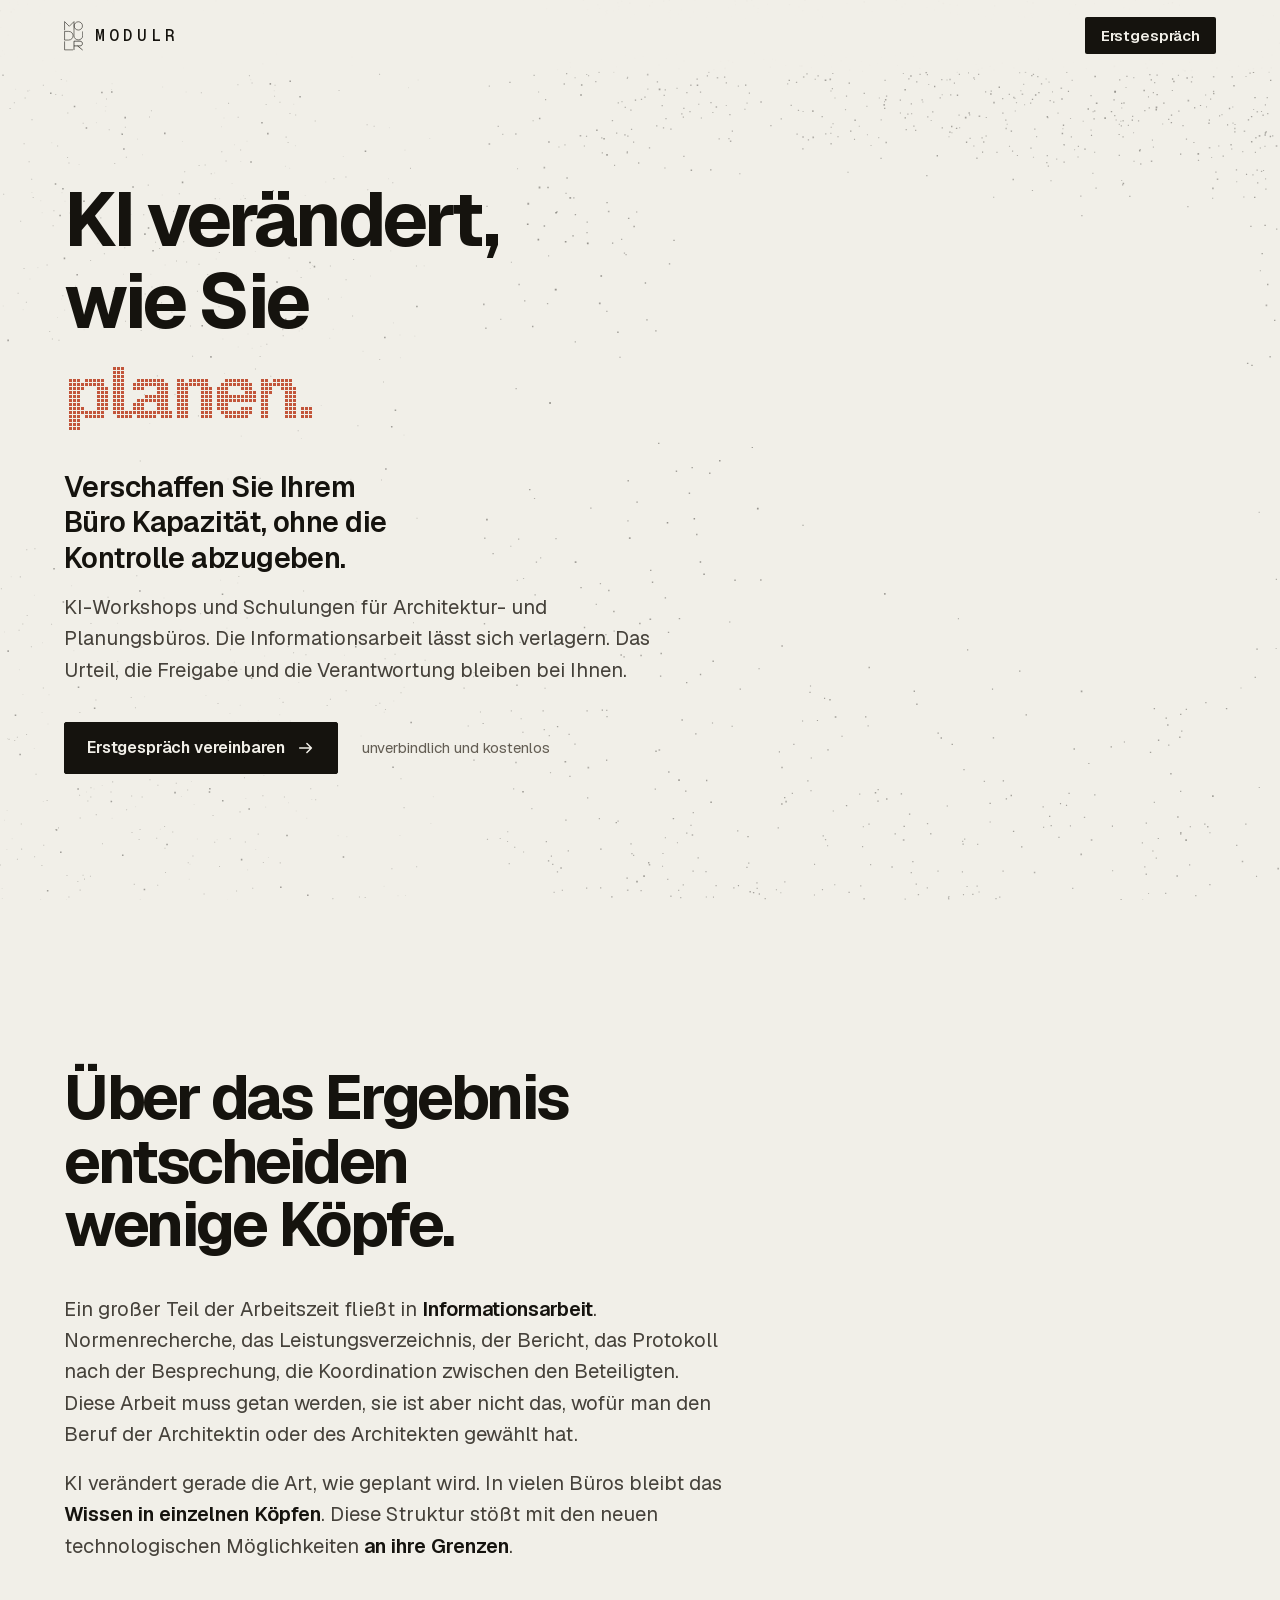
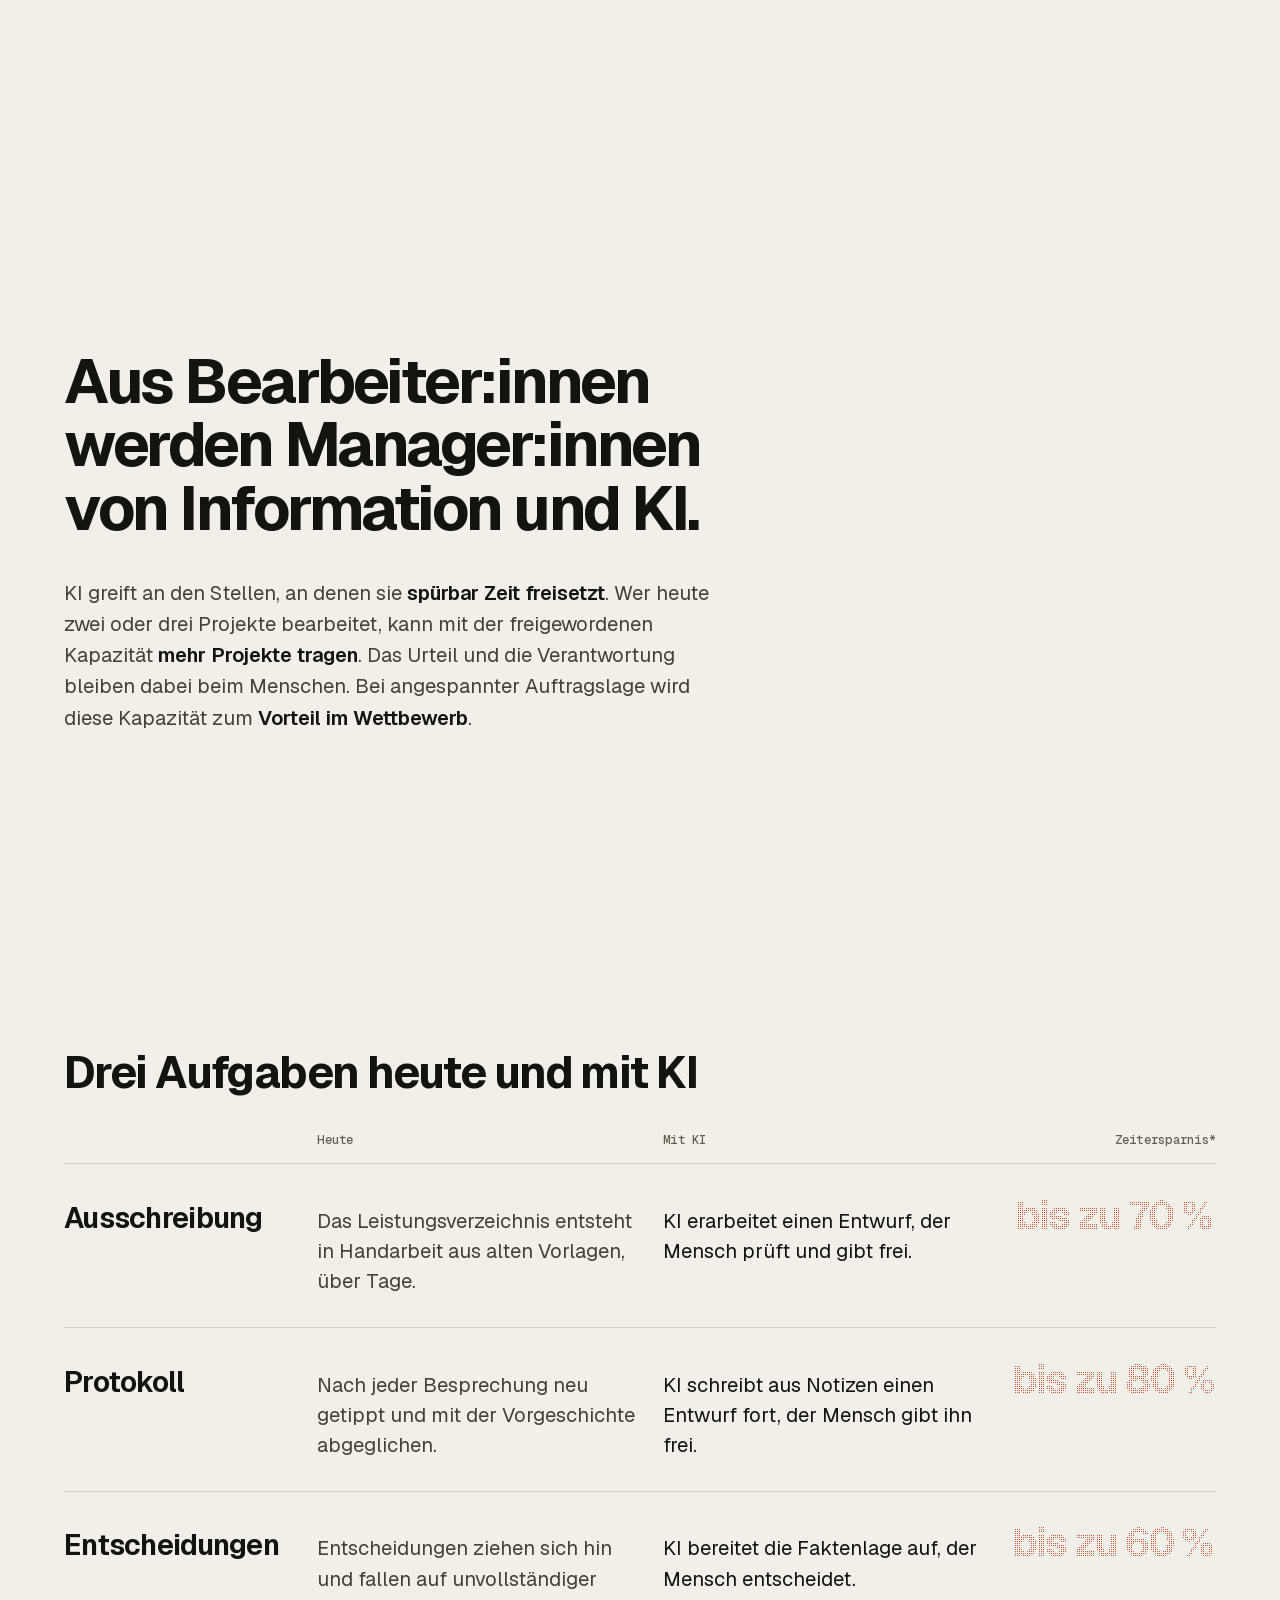
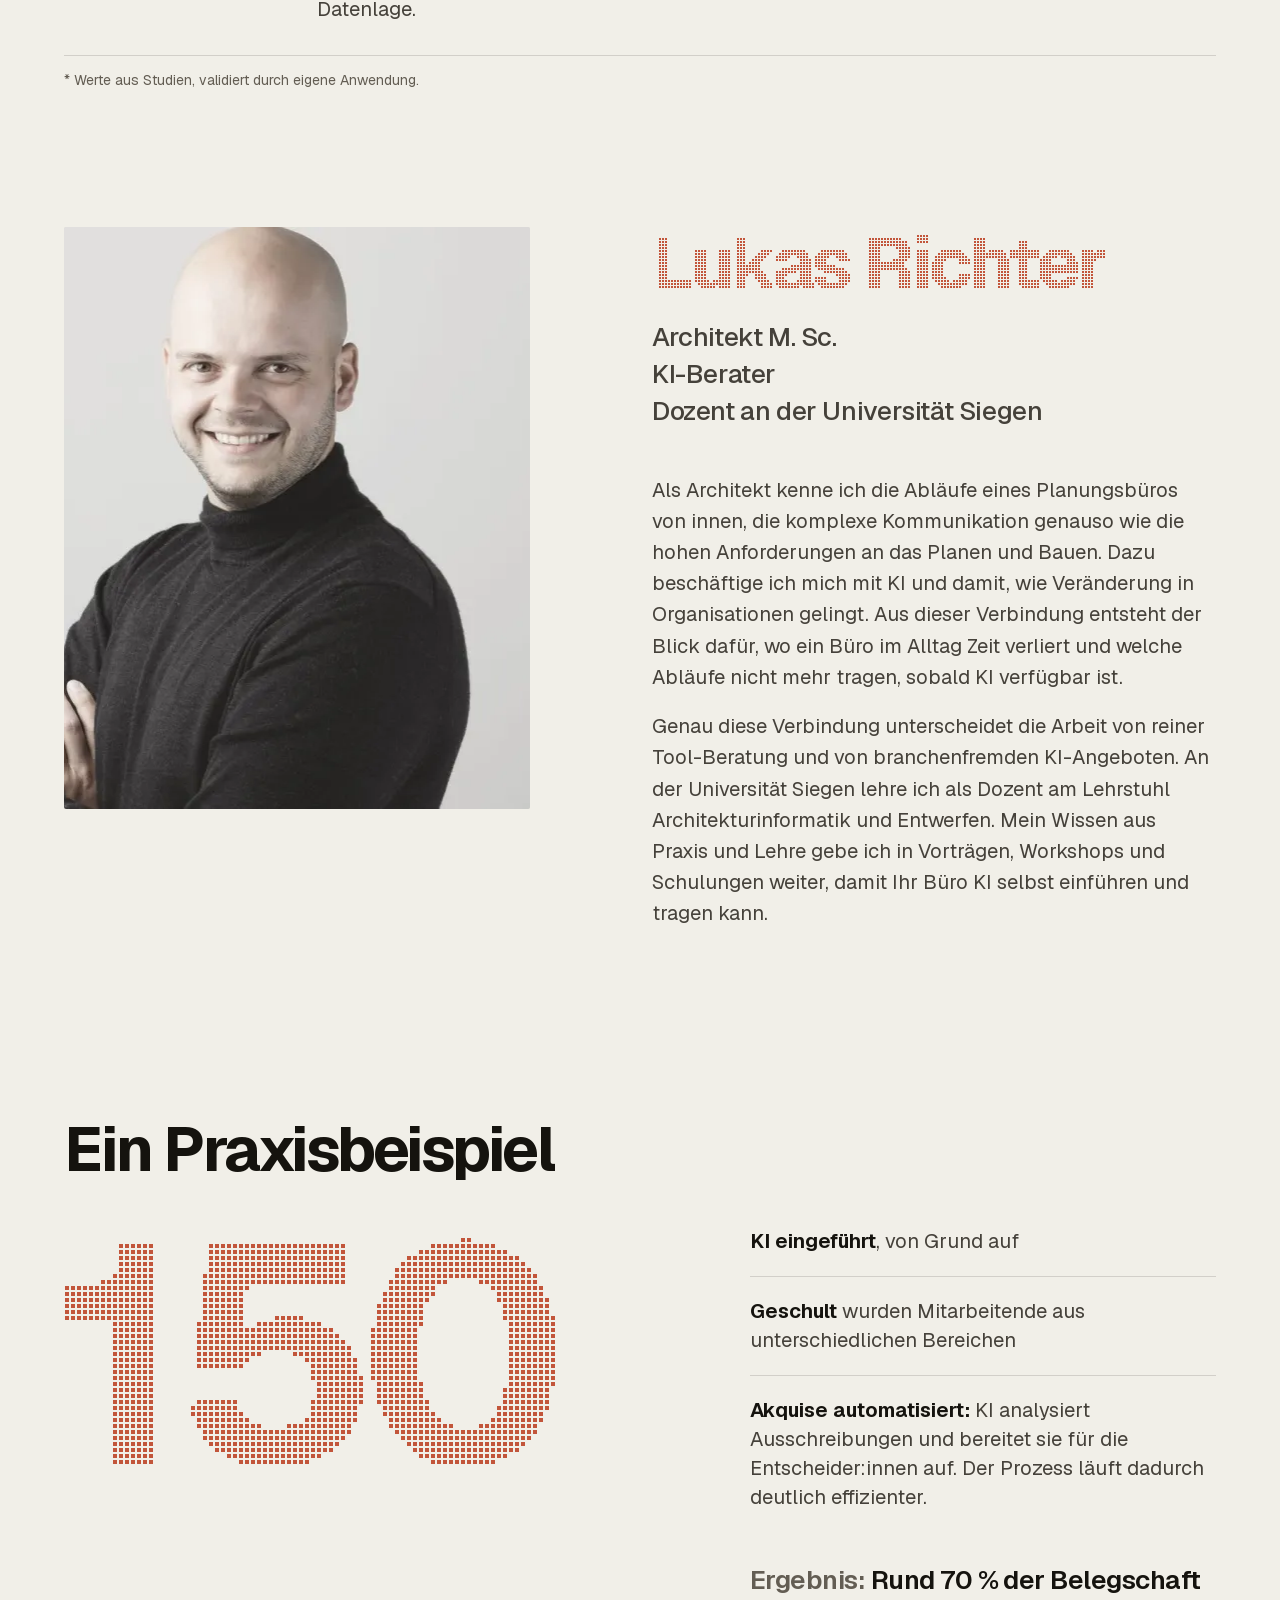
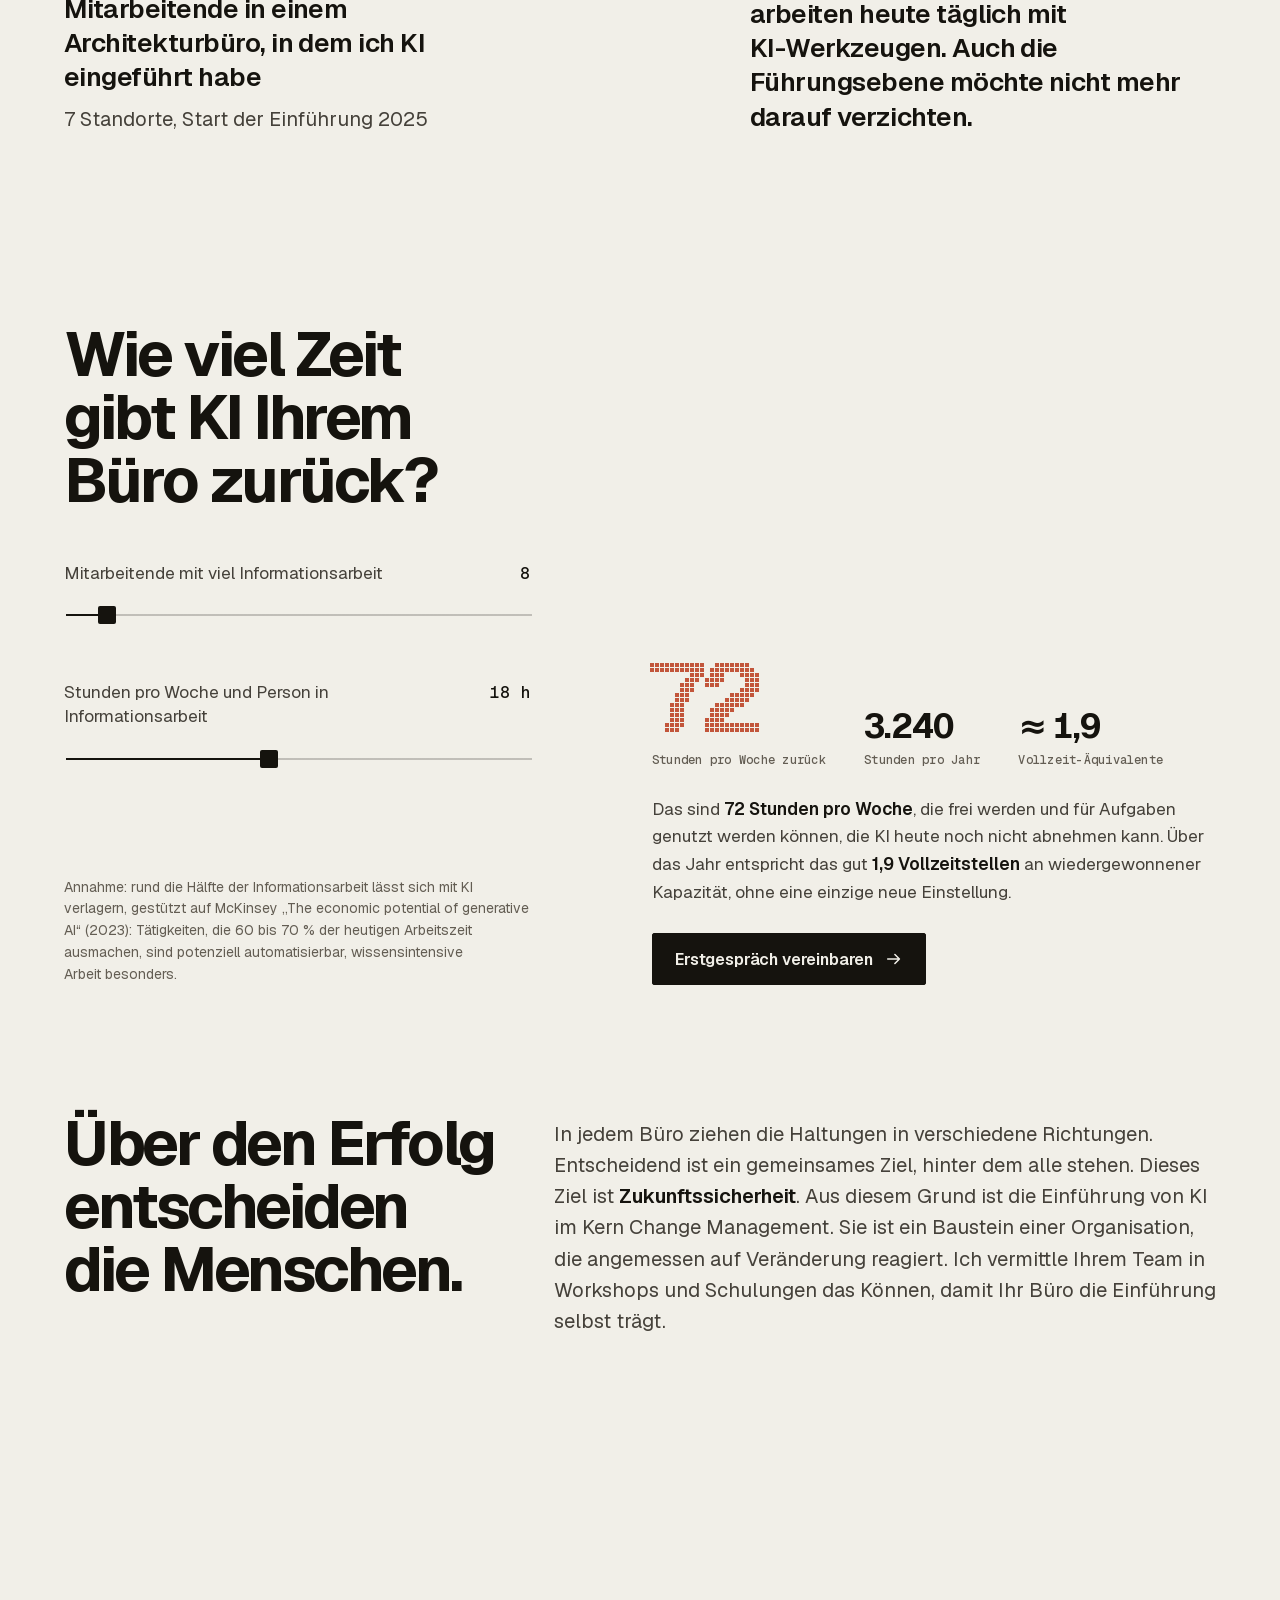
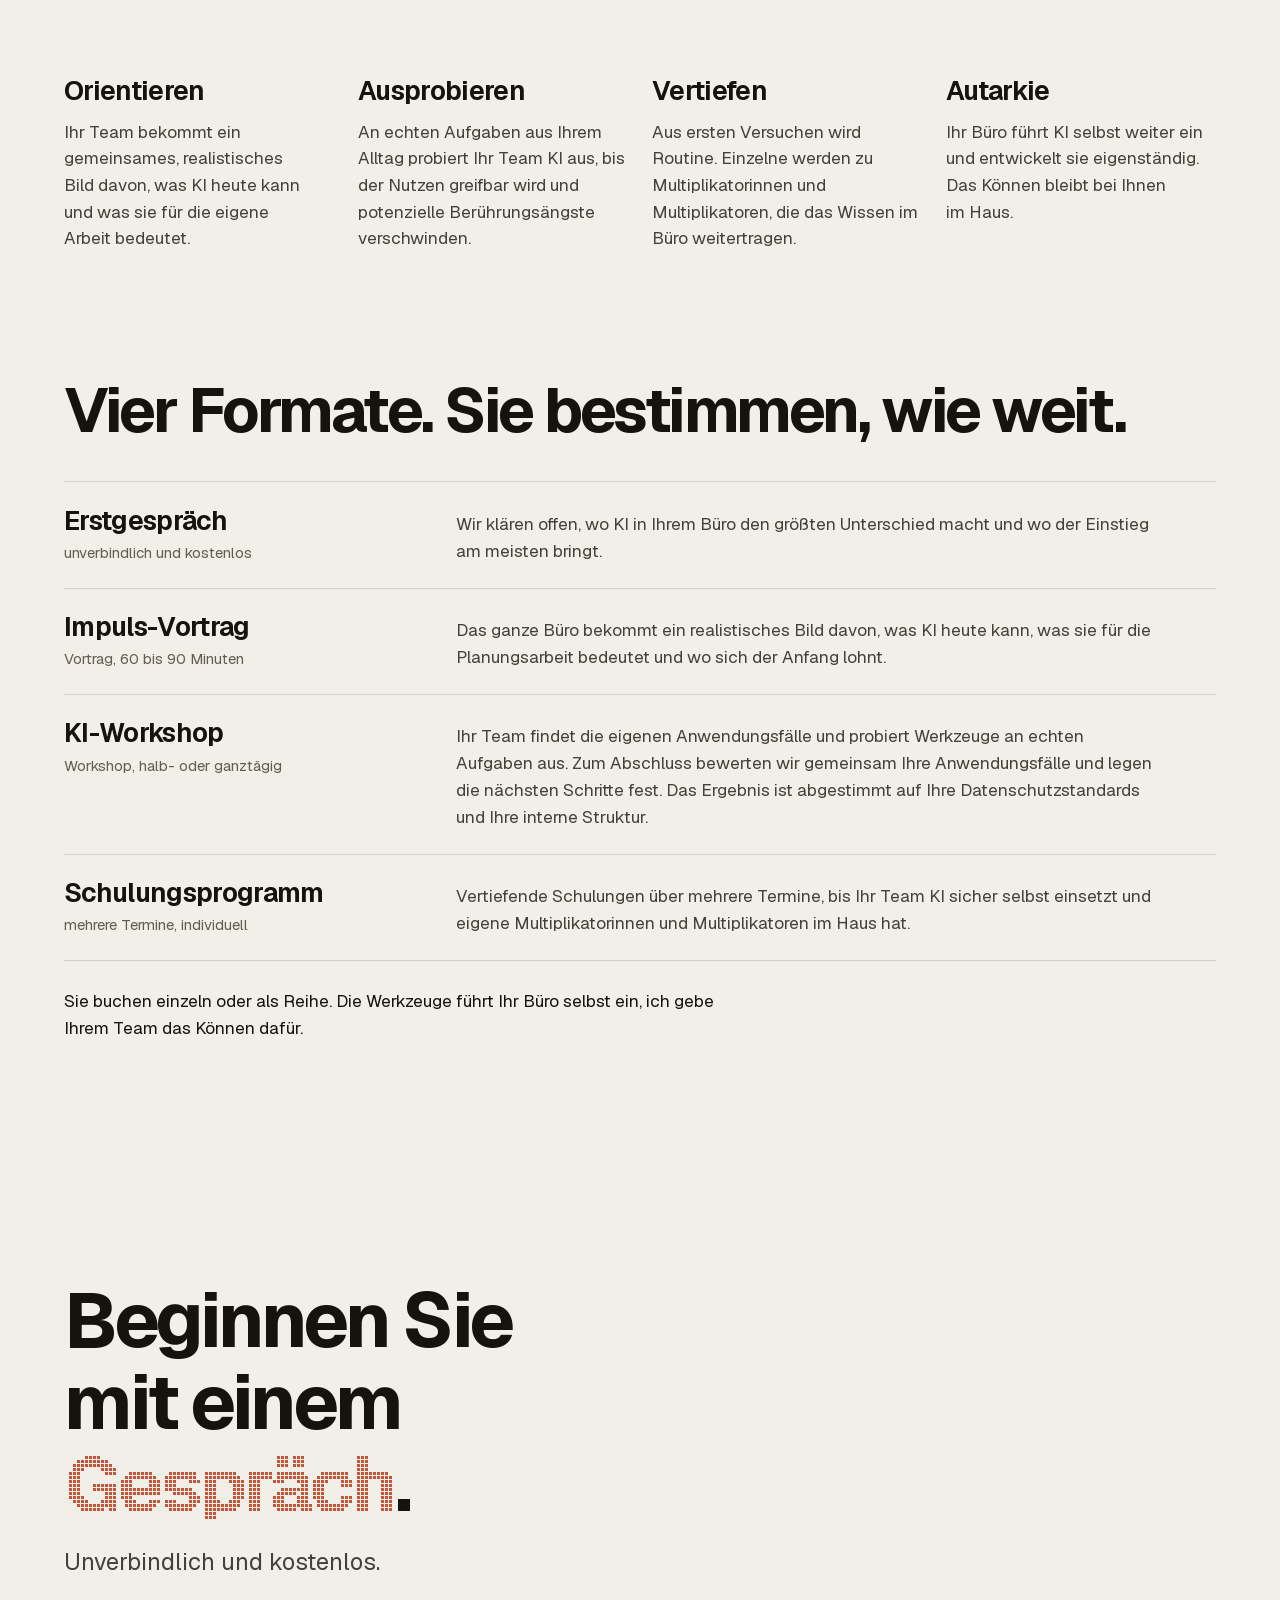
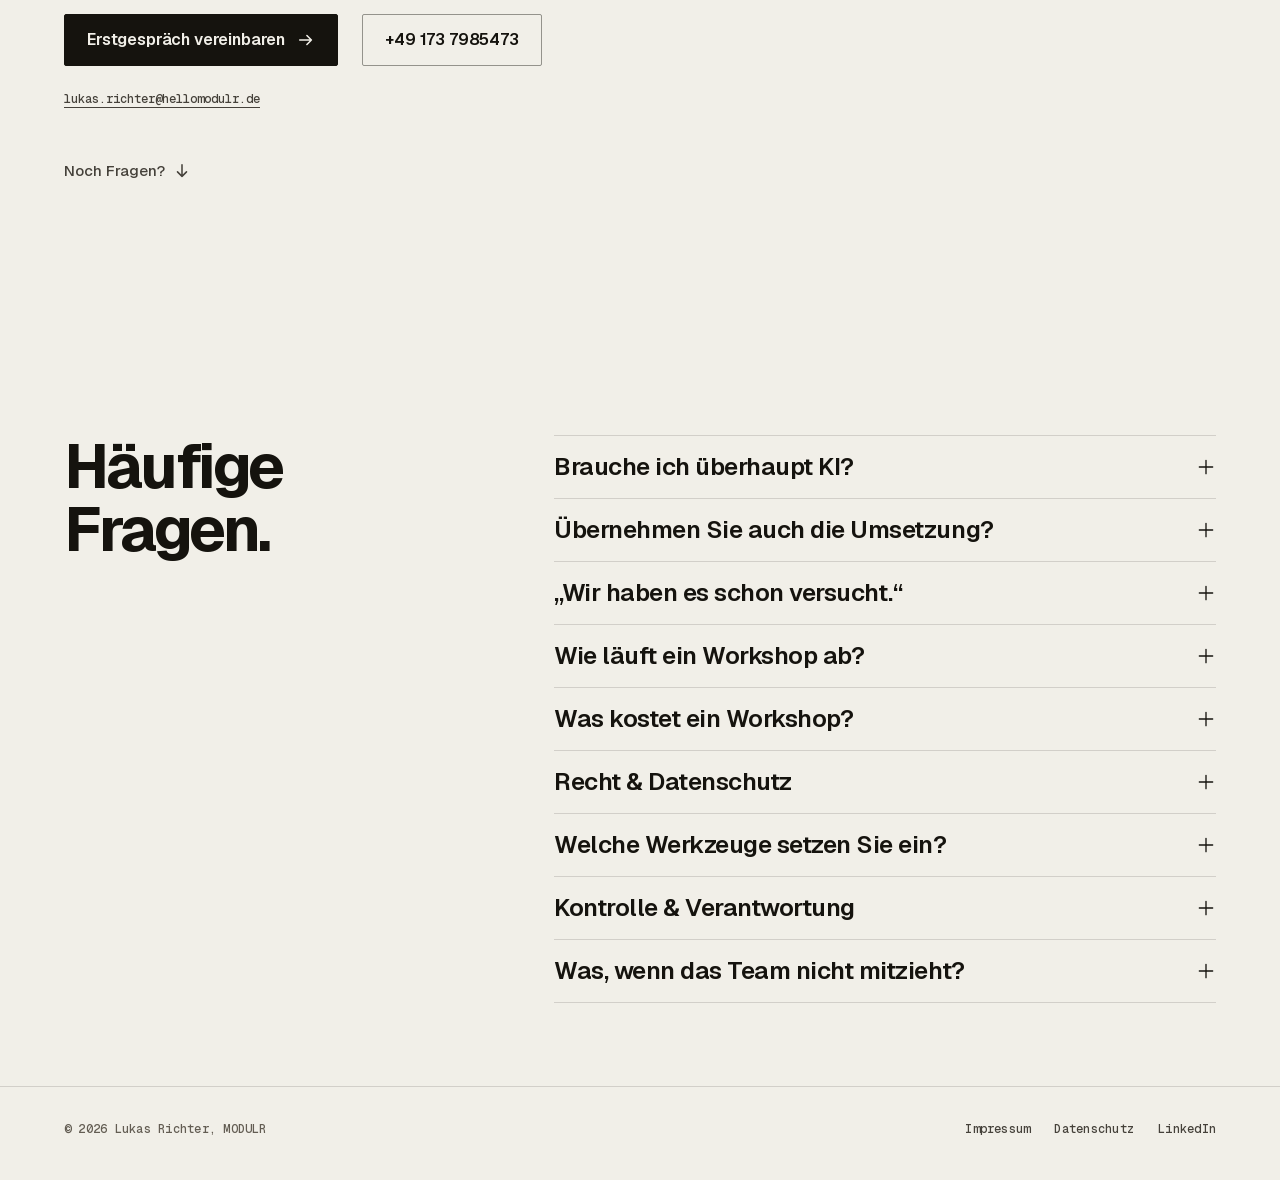
==== index.html @ 1de323d4 "Rework the practice example section Clearer structure: office, actions, result. Shorter heading, 70 " ====
<!doctype html>
<html lang="de" class="snap">
<head>
<meta charset="utf-8">
<meta name="viewport" content="width=device-width, initial-scale=1, viewport-fit=cover">
<title>KI-Workshops &amp; Schulungen für Architektur- und Planungsbüros · MODULR</title>
<meta name="description" content="KI-Workshops, Schulungen und Vorträge für Architektur- und Planungsbüros. Ihr Team lernt, KI selbst einzuführen. Kostenloses Erstgespräch mit Architekt und KI-Berater Lukas Richter, Siegen.">
<meta name="keywords" content="KI-Beratung Architekturbüro, KI-Workshop Architekten, KI-Schulung Planungsbüro, Künstliche Intelligenz Architektur, KI Einführung Planungsbüro, Change Management KI, Lukas Richter MODULR, KI-Berater Siegen">
<meta name="author" content="Lukas Richter">
<meta name="color-scheme" content="light dark">
<meta name="theme-color" content="#f1efe8" media="(prefers-color-scheme: light)">
<meta name="theme-color" content="#15130e" media="(prefers-color-scheme: dark)">
<meta name="robots" content="index,follow,max-image-preview:large">
<meta name="geo.region" content="DE-NW">
<meta name="geo.placename" content="Siegen">
<link rel="canonical" href="https://hellomodulr.de/">
<link rel="icon" href="assets/img/favicon.svg" type="image/svg+xml">
<link rel="apple-touch-icon" href="assets/img/apple-touch-icon.png">
<meta property="og:type" content="website">
<meta property="og:locale" content="de_DE">
<meta property="og:site_name" content="MODULR">
<meta property="og:url" content="https://hellomodulr.de/">
<meta property="og:title" content="MODULR · KI-Workshops & Schulungen für Architektur- und Planungsbüros">
<meta property="og:description" content="Vorträge, Workshops und Schulungen, damit Ihr Büro KI selbst einführt. Mehr Kapazität, ohne die Kontrolle abzugeben.">
<meta property="og:image" content="https://hellomodulr.de/assets/img/og.png">
<meta property="og:image:type" content="image/png">
<meta property="og:image:width" content="1200">
<meta property="og:image:height" content="630">
<meta name="twitter:card" content="summary_large_image">
<meta name="twitter:title" content="MODULR · KI-Workshops & Schulungen für Architektur- und Planungsbüros">
<meta name="twitter:description" content="Vorträge, Workshops und Schulungen, damit Ihr Büro KI selbst einführt.">
<meta name="twitter:image" content="https://hellomodulr.de/assets/img/og.png">
<link rel="preload" href="assets/fonts/geist-latin.woff2" as="font" type="font/woff2" crossorigin>
<script>document.documentElement.classList.add('pt-on')</script>
<link rel="stylesheet" href="css/base.css?v=10">
<link rel="stylesheet" href="css/farbe.css?v=9">
<link rel="stylesheet" href="css/ki.css?v=21">
<!-- Privacy-friendly analytics by Plausible (cookieless, DSGVO-freundlich, kein Consent-Banner nötig) -->
<script async src="https://plausible.io/js/pa-l5oFteO_IKQQXxBPdHPkB.js"></script>
<script>
  window.plausible=window.plausible||function(){(plausible.q=plausible.q||[]).push(arguments)},plausible.init=plausible.init||function(i){plausible.o=i||{}};
  plausible.init()
</script>


<noscript><style>.acc-body{grid-template-rows:1fr!important}.curtain-in{display:none}.huge .li{transform:none!important}</style></noscript>
<script type="application/ld+json">
{"@context":"https://schema.org","@type":"ProfessionalService","name":"MODULR","alternateName":"MODULR · KI-Workshops und Schulungen","description":"KI-Workshops, Schulungen und Vorträge für Architektur- und Planungsbüros. Qualifizierung, damit das Büro KI selbst einführt; das Urteil, die Freigabe und die Verantwortung bleiben beim Menschen.","url":"https://hellomodulr.de/","image":"https://hellomodulr.de/assets/img/og.png","email":"lukas.richter@hellomodulr.de","telephone":"+49 173 7985473","areaServed":{"@type":"Country","name":"Deutschland"},"serviceType":["KI-Workshop","KI-Schulung","KI-Vortrag","KI-Beratung"],"knowsAbout":["Künstliche Intelligenz","Change Management","Architektur","Planungsbüro","Leistungsverzeichnis","Bauablauf","EU AI Act","Datenschutz"],"hasOfferCatalog":{"@type":"OfferCatalog","name":"KI-Beratung und -Qualifizierung","itemListElement":[{"@type":"Offer","itemOffered":{"@type":"Service","name":"Erstgespräch","description":"Kostenloses, unverbindliches Erstgespräch zur Einordnung, wo KI im Büro den größten Unterschied macht."}},{"@type":"Offer","itemOffered":{"@type":"Service","name":"Impuls-Vortrag","description":"Vortrag für das ganze Büro: Was KI heute kann und was sie für die Planungsarbeit bedeutet."}},{"@type":"Offer","itemOffered":{"@type":"Service","name":"KI-Workshop","description":"Hands-on-Workshop, in dem das Team eigene Anwendungsfälle findet und Werkzeuge an echten Aufgaben erprobt."}},{"@type":"Offer","itemOffered":{"@type":"Service","name":"Schulungsprogramm","description":"Vertiefende Schulungen über mehrere Termine, bis das Team KI eigenständig einsetzt."}}]},"address":{"@type":"PostalAddress","streetAddress":"Spechtweg 16","postalCode":"57078","addressLocality":"Siegen","addressCountry":"DE"},"founder":{"@type":"Person","name":"Lukas Richter","jobTitle":"Architekt (M. Sc.), KI-Berater, Dozent an der Universität Siegen","sameAs":["https://www.linkedin.com/in/lukas-richter-6bab701a1/"]},"provider":{"@type":"Person","name":"Lukas Richter"},"sameAs":["https://www.linkedin.com/in/lukas-richter-6bab701a1/"]}
</script>
<script type="application/ld+json">
{"@context":"https://schema.org","@graph":[{"@type":"WebSite","name":"MODULR","alternateName":"MODULR · KI-Workshops und Schulungen für Architektur- und Planungsbüros","url":"https://hellomodulr.de/","inLanguage":"de-DE"},{"@type":"Person","name":"Lukas Richter","jobTitle":"Architekt (M. Sc.), KI-Berater und Dozent an der Universität Siegen","url":"https://hellomodulr.de/","worksFor":{"@type":"Organization","name":"MODULR"},"knowsAbout":["Künstliche Intelligenz","KI-Beratung","KI-Workshops","KI-Schulungen","Change Management","Architektur","Planungsbüro"],"address":{"@type":"PostalAddress","addressLocality":"Siegen","addressRegion":"Nordrhein-Westfalen","addressCountry":"DE"},"sameAs":["https://www.linkedin.com/in/lukas-richter-6bab701a1/"]}]}
</script>
<script type="application/ld+json">
{"@context":"https://schema.org","@type":"FAQPage","mainEntity":[{"@type":"Question","name":"Brauche ich überhaupt KI?","acceptedAnswer":{"@type":"Answer","text":"Ja. KI wird fester Bestandteil der täglichen Arbeit in Planungsbüros. Sie müssen nicht alles auf einmal umstellen. Es lohnt sich aber, jetzt anzufangen und sich ein eigenes Urteil zu bilden, damit Sie die Richtung selbst bestimmen."}},{"@type":"Question","name":"Übernehmen Sie auch die Umsetzung?","acceptedAnswer":{"@type":"Answer","text":"Mein Angebot ist Beratung und Qualifizierung, also Vorträge, Workshops und Schulungen. Die Werkzeuge führt Ihr Büro anschließend selbst ein, ich gebe Ihrem Team das Wissen dafür und begleite es beratend."}},{"@type":"Question","name":"„Wir haben es schon versucht.“","acceptedAnswer":{"@type":"Answer","text":"Ein erster Anlauf, der versandet ist, hat meist denselben Grund. Ein Werkzeug allein verändert die Arbeitsweise nicht. Genau dort setze ich an, an der Einführung und an den Menschen, die damit arbeiten."}},{"@type":"Question","name":"Wie läuft ein Workshop ab?","acceptedAnswer":{"@type":"Answer","text":"Wir arbeiten an echten Aufgaben aus Ihrem Alltag. Je nach Format reicht das vom 60- bis 90-minütigen Impuls-Vortrag bis zum halben oder ganzen Tag im Team. Am Ende steht ein konkreter Fahrplan."}},{"@type":"Question","name":"Was kostet ein Workshop?","acceptedAnswer":{"@type":"Answer","text":"Das Erstgespräch ist kostenlos. Vorträge, Workshops und Schulungen rechne ich je nach Format und Umfang ab. Den Rahmen besprechen wir offen, bevor etwas beauftragt wird."}},{"@type":"Question","name":"Recht und Datenschutz","acceptedAnswer":{"@type":"Answer","text":"Datenschutz und der EU AI Act gehören für mich von Anfang an dazu, gerade bei Projekt- und Personendaten. Wir richten alles an Ihren Datenschutzanforderungen aus. Mit EU-gehosteten Lösungen können wir arbeiten, müssen es aber nicht."}},{"@type":"Question","name":"Welche Werkzeuge setzen Sie ein?","acceptedAnswer":{"@type":"Answer","text":"Ich verkaufe selbst keine Software und bin an kein Produkt gebunden. In Workshops und Schulungen zeige ich Ihrem Team, wie es Werkzeuge passend zu den eigenen Abläufen und zum Datenschutz auswählt und bewertet."}},{"@type":"Question","name":"Kontrolle und Verantwortung","acceptedAnswer":{"@type":"Answer","text":"Sie behalten die Steuerung. Die KI erarbeitet Vorschläge, die Entscheidung und die Verantwortung bleiben bei Ihnen. Unter dem Ergebnis steht Ihr Name!"}},{"@type":"Question","name":"Was, wenn das Team nicht mitzieht?","acceptedAnswer":{"@type":"Answer","text":"Genau das ist der Kern meiner Arbeit. In offenen Austauschrunden hole ich die Menschen dort ab, wo sie gerade stehen, auch in kleinen Gruppen und in einer Sprache, die zum jeweiligen Gegenüber passt. So trägt ein gemeinsames Ziel die Veränderung."}}]}
</script>
</head>
<body class="ki">
<a class="skip" href="#ch10">Direkt zum Erstgespräch</a>

<header class="bar" id="bar">
  <a class="brandbox" href="/" aria-label="MODULR, zur Startseite"><svg viewBox="14 14 204 318" xmlns="http://www.w3.org/2000/svg" aria-hidden="true"><g fill="none" stroke="currentColor" stroke-width="6" stroke-linejoin="round"><path d="M20 112 V20 L70 70 L120 20 V112"/><circle cx="166" cy="66" r="44"/><path d="M20 216 V124 H62 C126 124 126 216 62 216 Z"/><path d="M120 112 V172 A46 42 0 0 0 212 172 V124"/><path d="M20 230 V320 H110"/></g><g fill="none" stroke="currentColor" stroke-width="7" stroke-linejoin="round"><path d="M120 322 V228 H184 C218 228 218 278 184 278 H120"/><path d="M158 278 L212 322"/></g></svg><span class="wm" aria-hidden="true">MODULR</span></a>
  <nav class="bar-nav" aria-label="Hauptnavigation">
    <a class="bar-cta" id="tcta" href="#ch10">Erstgespräch</a>
  </nav>
</header>

<canvas class="field-canvas" id="field" aria-hidden="true"></canvas>

<main id="main">

  <section class="sec frame hero" id="ch1" data-form="raster">
    <div class="wrap grid">
      <div class="col-text">
        <h1 class="huge kin"><span class="line">KI verändert,</span> <span class="line">wie Sie</span> <span class="line"><span class="roll" aria-hidden="true"><span class="roll-list"><span class="roll-w"><span class="pt">planen.</span></span><span class="roll-w">ausschreiben.</span><span class="roll-w">protokollieren.</span><span class="roll-w">kalkulieren.</span><span class="roll-w">planen.</span></span></span><span class="visually-hidden">planen, ausschreiben, protokollieren und kalkulieren.</span></span></h1>
        <p class="promise">Verschaffen Sie Ihrem Büro <b>Kapazität</b>, ohne die Kontrolle abzugeben.</p>
        <p class="sub">KI-Workshops und Schulungen für Architektur- und Planungsbüros. Die Informationsarbeit lässt sich verlagern. Das Urteil, die Freigabe und die Verantwortung bleiben bei Ihnen.</p>
        <div class="cta-row"><a class="btn hero-cta" href="#ch10">Erstgespräch vereinbaren <svg class="arr" viewBox="0 0 20 20" aria-hidden="true"><path d="M3 10h13M11 5l5 5-5 5"/></svg></a><span class="note">unverbindlich und kostenlos</span></div>
      </div>
      <div class="field" aria-hidden="true"></div>
    </div>
  </section>

  <section class="sec frame" id="ch2" data-form="koepfe" aria-labelledby="h-ch2">
    <div class="wrap grid">
      <div class="col-text">
        <h2 class="h2" id="h-ch2">Über das Ergebnis entscheiden wenige Köpfe.</h2>
        <div class="field field-m" aria-hidden="true"></div>
        <p class="p">Ein großer Teil der Arbeitszeit fließt in <b>Informationsarbeit</b>. Normenrecherche, das Leistungsverzeichnis, der Bericht, das Protokoll nach der Besprechung, die Koordination zwischen den Beteiligten. Diese Arbeit muss getan werden, sie ist aber nicht das, wofür man den Beruf der Architektin oder des Architekten gewählt hat.</p>
        <p class="p">KI verändert gerade die Art, wie geplant wird. In vielen Büros bleibt das <b>Wissen in einzelnen Köpfen</b>. Diese Struktur stößt mit den neuen technologischen Möglichkeiten <b>an ihre Grenzen</b>.</p>
      </div>
      <div class="field field-d" aria-hidden="true"></div>
    </div>
  </section>

  <section class="sec" id="ch3" data-form="netz" aria-labelledby="h-ch3">
    <div class="wrap grid frame">
      <div class="col-text">
        <h2 class="h2" id="h-ch3">Aus Bearbeiter:innen werden Manager:innen von Information und KI.</h2>
        <div class="field field-m" aria-hidden="true"></div>
        <p class="p">KI greift an den Stellen, an denen sie <b>spürbar Zeit freisetzt</b>. Wer heute zwei oder drei Projekte bearbeitet, kann mit der freigewordenen Kapazität <b>mehr Projekte tragen</b>. Das Urteil und die Verantwortung bleiben dabei beim Menschen. Bei angespannter Auftragslage wird diese Kapazität zum <b>Vorteil im Wettbewerb</b>.</p>
      </div>
      <div class="field field-d" aria-hidden="true"></div>
    </div>
    <div class="wrap frame">
      <div class="tasks-block">
      <table class="tasks">
        <caption class="tasks-cap"><span class="tasks-cap-t">Drei Aufgaben heute und mit KI</span><span class="visually-hidden">, mit Zeitersparnis laut Studien</span></caption>
        <thead><tr><th scope="col"><span class="visually-hidden">Aufgabe</span></th><th scope="col">Heute</th><th scope="col">Mit KI</th><th scope="col" class="num">Zeitersparnis*</th></tr></thead>
        <tbody>
          <tr><th scope="row">Ausschreibung</th><td>Das Leistungsverzeichnis entsteht in Handarbeit aus alten Vorlagen, über Tage.</td><td class="then">KI erarbeitet einen Entwurf, der Mensch prüft und gibt frei.</td><td class="num"><span class="pt" data-pt-em="16">bis zu 70 %</span></td></tr>
          <tr><th scope="row">Protokoll</th><td>Nach jeder Besprechung neu getippt und mit der Vorgeschichte abgeglichen.</td><td class="then">KI schreibt aus Notizen einen Entwurf fort, der Mensch gibt ihn frei.</td><td class="num"><span class="pt" data-pt-em="16">bis zu 80 %</span></td></tr>
          <tr><th scope="row">Entscheidungen</th><td>Entscheidungen ziehen sich hin und fallen auf unvollständiger Datenlage.</td><td class="then">KI bereitet die Faktenlage auf, der Mensch entscheidet.</td><td class="num"><span class="pt" data-pt-em="16">bis zu 60 %</span></td></tr>
        </tbody>
      </table>
      <p class="fine">* Werte aus Studien, validiert durch eigene Anwendung.</p>
      </div>
    </div>
  </section>

  <section class="sec about" id="ch4" aria-labelledby="h-ch4">
    <div class="wrap grid frame about-person">
      <div class="about-head">
        <h2 class="h2" id="h-ch4"><span class="pt">Lukas Richter</span></h2>
        <ul class="roles">
          <li>Architekt M. Sc.</li>
          <li>KI-Berater</li>
          <li>Dozent an der Universität Siegen</li>
        </ul>
      </div>
      <div class="about-photo"><img src="assets/img/lukas.webp" alt="Lukas Richter, Architekt und KI-Berater" width="640" height="582" loading="lazy" decoding="async"></div>
      <div class="about-prose">
        <p class="p">Als Architekt kenne ich die Abläufe eines Planungsbüros von innen, die komplexe Kommunikation genauso wie die hohen Anforderungen an das Planen und Bauen. Dazu beschäftige ich mich mit KI und damit, wie Veränderung in Organisationen gelingt. Aus dieser Verbindung entsteht der Blick dafür, wo ein Büro im Alltag Zeit verliert und welche Abläufe nicht mehr tragen, sobald KI verfügbar ist.</p>
        <p class="p">Genau diese Verbindung unterscheidet die Arbeit von reiner Tool-Beratung und von branchenfremden KI-Angeboten. An der Universität Siegen lehre ich als Dozent am Lehrstuhl Architekturinformatik und Entwerfen. Mein Wissen aus Praxis und Lehre gebe ich in Vorträgen, Workshops und Schulungen weiter, damit Ihr Büro KI selbst einführen und tragen kann.</p>
      </div>
    </div>
    <div class="wrap grid frame case">
      <h3 class="case-h">Ein Praxisbeispiel</h3>
      <div class="case-lead">
        <p class="case-fig"><span class="case-n pt" data-pt-em="17">150</span> <span class="case-l">Mitarbeitende in einem Architekturbüro, in dem ich KI eingeführt habe</span></p>
        <p class="case-meta">7 Standorte, Start der Einführung 2025</p>
      </div>
      <div class="case-text">
        <ul class="case-list">
          <li><b>KI eingeführt</b>, von Grund auf</li>
          <li><b>Geschult</b> wurden Mitarbeitende aus unterschiedlichen Bereichen</li>
          <li><b>Akquise automatisiert:</b> KI analysiert Ausschreibungen und bereitet sie für die Entscheider:innen auf. Der Prozess läuft dadurch deutlich effizienter.</li>
        </ul>
        <p class="case-result"><span class="case-result-h">Ergebnis:</span> Rund 70 % der Belegschaft arbeiten heute täglich mit <span class="nobr">KI-Werkzeugen</span>. Auch die Führungsebene möchte nicht mehr darauf verzichten.</p>
      </div>
    </div>
  </section>

  <section class="sec frame tool" id="ch7" data-form="stunden" aria-labelledby="h-ch7">
    <div class="wrap grid">
      <div class="tr-ctrls">
        <h2 class="h2" id="h-ch7">Wie viel Zeit gibt KI Ihrem Büro zurück?</h2>
        <div class="tctrl"><label class="tlab" for="tr-ppl"><span>Mitarbeitende mit viel Informationsarbeit</span><b id="tr-pplv">8</b></label><input type="range" id="tr-ppl" min="1" max="100" value="8"></div>
        <div class="tctrl"><label class="tlab" for="tr-hrs"><span>Stunden pro Woche und Person in Informationsarbeit</span><b><span id="tr-hrsv">18</span> h</b></label><input type="range" id="tr-hrs" min="5" max="35" value="18"></div>
        <p class="rsources">Annahme: rund die Hälfte der Informationsarbeit lässt sich mit KI verlagern, gestützt auf McKinsey „The economic potential of generative AI“ (2023): Tätigkeiten, die 60 bis 70 % der heutigen Arbeitszeit ausmachen, sind potenziell automatisierbar, wissensintensive Arbeit besonders.</p>
      </div>
      <div class="tr-out">
        <div class="tr-fig">
        <div class="field field-tool" aria-hidden="true"></div>
        <div class="tr-row">
          <div class="tr-stat tr-lead"><span class="tr-big pt" id="tr-week">72</span><span class="tr-sub">Stunden pro Woche zurück</span></div>
          <div class="tr-stat"><span class="tr-n" id="tr-year">3.240</span><span class="tr-sub">Stunden pro Jahr</span></div>
          <div class="tr-stat"><span class="tr-n" id="tr-fte">≈ 1,9</span><span class="tr-sub">Vollzeit-Äquivalente</span></div>
        </div>
        </div>
        <p class="tr-res" id="tr-res" aria-live="polite"></p>
        <a class="btn tool-cta" href="#ch10">Erstgespräch vereinbaren <svg class="arr" viewBox="0 0 20 20" aria-hidden="true"><path d="M3 10h13M11 5l5 5-5 5"/></svg></a>
      </div>
    </div>
  </section>

  <section class="sec frame weg" id="ch5" data-form="treppe" aria-labelledby="h-ch5">
    <div class="wrap">
      <div class="weg-head">
        <h2 class="h2" id="h-ch5">Über den Erfolg entscheiden die Menschen.</h2>
        <p class="p lead-p">In jedem Büro ziehen die Haltungen in verschiedene Richtungen. Entscheidend ist ein gemeinsames Ziel, hinter dem alle stehen. Dieses Ziel ist <b>Zukunftssicherheit</b>. Aus diesem Grund ist die Einführung von KI im Kern Change Management. Sie ist ein Baustein einer Organisation, die angemessen auf Veränderung reagiert. Ich vermittle Ihrem Team in Workshops und Schulungen das Können, damit Ihr Büro die Einführung selbst trägt.</p>
      </div>
      <div class="weg-body">
      <div class="field field-weg" aria-hidden="true"></div>
      <ol class="path" id="wegpath">
        <li class="pnode" data-g="0"><h3>Orientieren</h3><p>Ihr Team bekommt ein gemeinsames, realistisches Bild davon, was KI heute kann und was sie für die eigene Arbeit bedeutet.</p></li>
        <li class="pnode" data-g="1"><h3>Ausprobieren</h3><p>An echten Aufgaben aus Ihrem Alltag probiert Ihr Team KI aus, bis der Nutzen greifbar wird und potenzielle Berührungsängste verschwinden.</p></li>
        <li class="pnode" data-g="2"><h3>Vertiefen</h3><p>Aus ersten Versuchen wird Routine. Einzelne werden zu Multiplikatorinnen und Multiplikatoren, die das Wissen im Büro weitertragen.</p></li>
        <li class="pnode goal" data-g="3"><h3>Autarkie</h3><p>Ihr Büro führt KI selbst weiter ein und entwickelt sie eigenständig. Das Können bleibt bei Ihnen im Haus.</p></li>
      </ol>
      </div>
    </div>
  </section>

  <section class="sec frame offer" id="ch9" aria-labelledby="h-ch9">
    <div class="wrap">
      <h2 class="h2" id="h-ch9">Vier Formate. Sie bestimmen, wie weit.</h2>
      <div class="k1-list">
        <div class="k1-row"><div class="k1-n"><h3>Erstgespräch</h3><p class="k1-tag">unverbindlich und kostenlos</p></div><p class="k1-c">Wir klären offen, wo KI in Ihrem Büro den größten Unterschied macht und wo der Einstieg am meisten bringt.</p></div>
        <div class="k1-row"><div class="k1-n"><h3>Impuls-Vortrag</h3><p class="k1-tag">Vortrag, 60 bis 90 Minuten</p></div><p class="k1-c">Das ganze Büro bekommt ein realistisches Bild davon, was KI heute kann, was sie für die Planungsarbeit bedeutet und wo sich der Anfang lohnt.</p></div>
        <div class="k1-row"><div class="k1-n"><h3>KI-Workshop</h3><p class="k1-tag">Workshop, halb- oder ganztägig</p></div><p class="k1-c">Ihr Team findet die eigenen Anwendungsfälle und probiert Werkzeuge an echten Aufgaben aus. Zum Abschluss bewerten wir gemeinsam Ihre Anwendungsfälle und legen die nächsten Schritte fest. Das Ergebnis ist abgestimmt auf Ihre Datenschutzstandards und Ihre interne Struktur.</p></div>
        <div class="k1-row goal"><div class="k1-n"><h3>Schulungsprogramm</h3><p class="k1-tag">mehrere Termine, individuell</p></div><p class="k1-c">Vertiefende Schulungen über mehrere Termine, bis Ihr Team KI sicher selbst einsetzt und eigene Multiplikatorinnen und Multiplikatoren im Haus hat.</p></div>
      </div>
      <p class="stair-foot">Sie buchen einzeln oder als Reihe. Die Werkzeuge führt Ihr Büro selbst ein, ich gebe Ihrem Team das Können dafür.</p>
    </div>
  </section>

  <section class="sec frame final" id="ch10" data-form="schluss" aria-labelledby="h-ch10">
    <div class="wrap grid">
      <div class="col-text">
        <h2 class="huge kin" id="h-ch10"><span class="line">Beginnen Sie</span> <span class="line">mit einem</span> <span class="line"><span class="pt">Gespräch</span>.</span></h2>
        <p class="sub">Unverbindlich und kostenlos.</p>
        <div class="cta-final">
          <a class="btn go" href="mailto:lukas.richter@hellomodulr.de?subject=Erstgespr%C3%A4ch%20MODULR&amp;body=Guten%20Tag%20Herr%20Richter%2C%0D%0A%0D%0Aich%20w%C3%BCrde%20gern%20ein%20unverbindliches%20Erstgespr%C3%A4ch%20vereinbaren.%20Kurz%20zu%20meinem%20B%C3%BCro%20und%20dem%2C%20was%20mich%20gerade%20besch%C3%A4ftigt%3A%0D%0A%0D%0A%0D%0AViele%20Gr%C3%BC%C3%9Fe">Erstgespräch vereinbaren <svg class="arr" viewBox="0 0 20 20" aria-hidden="true"><path d="M3 10h13M11 5l5 5-5 5"/></svg></a>
          <a class="btn btn-outline" href="tel:+491737985473">+49&nbsp;173&nbsp;7985473</a>
        </div>
        <p class="gonote"><a href="mailto:lukas.richter@hellomodulr.de?subject=Erstgespr%C3%A4ch%20MODULR&amp;body=Guten%20Tag%20Herr%20Richter%2C%0D%0A%0D%0Aich%20w%C3%BCrde%20gern%20ein%20unverbindliches%20Erstgespr%C3%A4ch%20vereinbaren.%20Kurz%20zu%20meinem%20B%C3%BCro%20und%20dem%2C%20was%20mich%20gerade%20besch%C3%A4ftigt%3A%0D%0A%0D%0A%0D%0AViele%20Gr%C3%BC%C3%9Fe">lukas.richter@hellomodulr.de</a></p>
        <a class="qhint" href="#ch8">Noch Fragen? <svg class="arr" viewBox="0 0 20 20" aria-hidden="true"><path d="M10 3v13M5 11l5 5 5-5"/></svg></a>
      </div>
      <div class="field" aria-hidden="true"></div>
    </div>
  </section>

  <section class="sec frame faq" id="ch8" aria-labelledby="h-ch8">
    <div class="wrap grid">
      <div class="colhead">
        <h2 class="h2" id="h-ch8">Häufige Fragen.</h2>
      </div>
      <div class="acc">
        <div class="acc-item"><h3><button class="acc-head" type="button" aria-expanded="false" aria-controls="faq1"><span>Brauche ich überhaupt KI?</span><svg class="ai" viewBox="0 0 24 24" aria-hidden="true"><path d="M4 12h16M12 4v16"/></svg></button></h3><div class="acc-body" id="faq1" inert><div><p>Ja. KI wird fester Bestandteil der täglichen Arbeit in Planungsbüros. Sie müssen nicht alles auf einmal umstellen. Es lohnt sich aber, jetzt anzufangen und sich ein eigenes Urteil zu bilden, damit Sie die Richtung selbst bestimmen.</p></div></div></div>
        <div class="acc-item"><h3><button class="acc-head" type="button" aria-expanded="false" aria-controls="faq2"><span>Übernehmen Sie auch die Umsetzung?</span><svg class="ai" viewBox="0 0 24 24" aria-hidden="true"><path d="M4 12h16M12 4v16"/></svg></button></h3><div class="acc-body" id="faq2" inert><div><p>Mein Angebot ist Beratung und Qualifizierung, also Vorträge, Workshops und Schulungen. Die Werkzeuge führt Ihr Büro anschließend selbst ein, ich gebe Ihrem Team das Wissen dafür und begleite es beratend.</p></div></div></div>
        <div class="acc-item"><h3><button class="acc-head" type="button" aria-expanded="false" aria-controls="faq3"><span>„Wir haben es schon versucht.“</span><svg class="ai" viewBox="0 0 24 24" aria-hidden="true"><path d="M4 12h16M12 4v16"/></svg></button></h3><div class="acc-body" id="faq3" inert><div><p>Ein erster Anlauf, der versandet ist, hat meist denselben Grund. Ein Werkzeug allein verändert die Arbeitsweise nicht. Genau dort setze ich an, an der Einführung und an den Menschen, die damit arbeiten.</p></div></div></div>
        <div class="acc-item"><h3><button class="acc-head" type="button" aria-expanded="false" aria-controls="faq4"><span>Wie läuft ein Workshop ab?</span><svg class="ai" viewBox="0 0 24 24" aria-hidden="true"><path d="M4 12h16M12 4v16"/></svg></button></h3><div class="acc-body" id="faq4" inert><div><p>Wir arbeiten an echten Aufgaben aus Ihrem Alltag. Je nach Format reicht das vom 60- bis 90-minütigen Impuls-Vortrag bis zum halben oder ganzen Tag im Team. Am Ende steht ein konkreter Fahrplan.</p></div></div></div>
        <div class="acc-item"><h3><button class="acc-head" type="button" aria-expanded="false" aria-controls="faq5"><span>Was kostet ein Workshop?</span><svg class="ai" viewBox="0 0 24 24" aria-hidden="true"><path d="M4 12h16M12 4v16"/></svg></button></h3><div class="acc-body" id="faq5" inert><div><p>Das Erstgespräch ist kostenlos. Vorträge, Workshops und Schulungen rechne ich je nach Format und Umfang ab. Den Rahmen besprechen wir offen, bevor etwas beauftragt wird.</p></div></div></div>
        <div class="acc-item"><h3><button class="acc-head" type="button" aria-expanded="false" aria-controls="faq6"><span>Recht &amp; Datenschutz</span><svg class="ai" viewBox="0 0 24 24" aria-hidden="true"><path d="M4 12h16M12 4v16"/></svg></button></h3><div class="acc-body" id="faq6" inert><div><p>Datenschutz und der EU AI Act gehören für mich von Anfang an dazu, gerade bei Projekt- und Personendaten. Wir richten alles an Ihren Datenschutzanforderungen aus. Mit EU-gehosteten Lösungen können wir arbeiten, müssen es aber nicht.</p></div></div></div>
        <div class="acc-item"><h3><button class="acc-head" type="button" aria-expanded="false" aria-controls="faq7"><span>Welche Werkzeuge setzen Sie ein?</span><svg class="ai" viewBox="0 0 24 24" aria-hidden="true"><path d="M4 12h16M12 4v16"/></svg></button></h3><div class="acc-body" id="faq7" inert><div><p>Ich verkaufe selbst keine Software und bin an kein Produkt gebunden. In Workshops und Schulungen zeige ich Ihrem Team, wie es Werkzeuge passend zu den eigenen Abläufen und zum Datenschutz auswählt und bewertet.</p></div></div></div>
        <div class="acc-item"><h3><button class="acc-head" type="button" aria-expanded="false" aria-controls="faq8"><span>Kontrolle &amp; Verantwortung</span><svg class="ai" viewBox="0 0 24 24" aria-hidden="true"><path d="M4 12h16M12 4v16"/></svg></button></h3><div class="acc-body" id="faq8" inert><div><p>Sie behalten die Steuerung. Die KI erarbeitet Vorschläge, die Entscheidung und die Verantwortung bleiben bei Ihnen. Unter dem Ergebnis steht Ihr Name!</p></div></div></div>
        <div class="acc-item"><h3><button class="acc-head" type="button" aria-expanded="false" aria-controls="faq9"><span>Was, wenn das Team nicht mitzieht?</span><svg class="ai" viewBox="0 0 24 24" aria-hidden="true"><path d="M4 12h16M12 4v16"/></svg></button></h3><div class="acc-body" id="faq9" inert><div><p>Genau das ist der Kern meiner Arbeit. In offenen Austauschrunden hole ich die Menschen dort ab, wo sie gerade stehen, auch in kleinen Gruppen und in einer Sprache, die zum jeweiligen Gegenüber passt. So trägt ein gemeinsames Ziel die Veränderung.</p></div></div></div>
      </div>
    </div>
  </section>
</main>

<footer class="site-footer">
  <span>© 2026 Lukas Richter, MODULR</span>
  <a href="impressum.html">Impressum</a><a href="datenschutz.html">Datenschutz</a><a href="https://www.linkedin.com/in/lukas-richter-6bab701a1/" rel="me noopener" target="_blank">LinkedIn</a>
</footer>

<div class="curtain-in" aria-hidden="true"></div>

<script src="js/punkte.js?v=9" defer></script>
<script src="js/punkttype.js?v=2" defer></script>
<script src="js/roller.js?v=2" defer></script>
<script src="js/ki.js?v=15" defer></script>
</body>
</html>
---- css/base.css ----
@font-face {
  font-family: 'Geist';
  src: url('../assets/fonts/geist-latin.woff2') format('woff2');
  font-weight: 100 900; font-style: normal; font-display: swap;
}
@font-face {
  font-family: 'Geist Mono';
  src: url('../assets/fonts/geistmono-latin.woff2') format('woff2');
  font-weight: 100 900; font-style: normal; font-display: swap;
}

/* ---------- tokens: one calm system for every page ---------- */
:root {
  --paper: #f1efe8;
  --ink: #15130e;
  --ink-2: #45413a;
  --ink-3: #635d53;
  --red: #c2553a;          /* graphic accent only */
  --red-text: #a8452c;     /* accent for text */
  --sans: 'Geist', ui-sans-serif, system-ui, -apple-system, 'Segoe UI', sans-serif;
  --mono: 'Geist Mono', ui-monospace, 'SF Mono', Menlo, monospace;
  /* motion: confident arrival, symmetric morph */
  --ease: cubic-bezier(.16, 1, .3, 1);
  --ease-io: cubic-bezier(.65, 0, .35, 1);
  --radius: 2px;  /* one corner for every control: drawn edges, not pills */

  /* grid: 12 columns between the outer margins */
  --gutter: clamp(20px, 5vw, 80px);
  --gap: 24px;
  --content-r: var(--gutter); /* right edge of all content */
  --bar-h: 72px;

  /* type stops */
  --fs-display: 88px; --fs-h2: 56px; --fs-h3: 26px; --fs-body: 19px; --fs-label: 12px;
  --lh-display: .98; --lh-h2: 1.02; --lh-body: 1.55;
}
@media (max-width: 1439px) { :root { --fs-display: 76px; --fs-h2: 50px; --fs-h3: 24px; --fs-body: 18px; } }
@media (max-width: 1279px) { :root { --fs-display: 64px; --fs-h2: 44px; --fs-h3: 22px; --fs-body: 17px; --gap: 20px; } }
@media (max-width: 1024px) { :root { --fs-display: 56px; --fs-h2: 40px; --fs-h3: 22px; --fs-body: 17px; --gap: 20px; } }
@media (max-width: 760px) { :root { --fs-display: 44px; --fs-h2: 34px; --fs-h3: 21px; --fs-body: 16px; --gap: 16px; --bar-h: 60px; } }

*, *::before, *::after { box-sizing: border-box; }
html { -webkit-text-size-adjust: 100%; text-size-adjust: 100%; scroll-padding-top: calc(var(--bar-h) + 24px); }
body {
  margin: 0; background: var(--paper); color: var(--ink);
  font-family: var(--sans); font-size: var(--fs-body); line-height: var(--lh-body);
  -webkit-font-smoothing: antialiased; text-rendering: optimizeLegibility;
  scrollbar-color: color-mix(in srgb, currentColor 34%, transparent) transparent;
}
::selection { background: var(--red); color: var(--paper); }
input, textarea { caret-color: var(--red); }
img { display: block; max-width: 100%; height: auto; }
a { color: inherit; }
h1, h2, h3, p { margin: 0; }
p, li { text-wrap: pretty; }
:focus-visible { outline: 2px solid var(--red-text); outline-offset: 3px; border-radius: 2px; }
[id] { scroll-margin-top: calc(var(--bar-h) + 24px); }

.skip {
  position: fixed; left: 12px; top: 12px; z-index: 100; padding: 12px 16px; border-radius: var(--radius);
  background: var(--ink); color: var(--paper); font: 600 15px/1 var(--sans); text-decoration: none;
  transform: translateY(-200%); transition: transform .2s var(--ease);
}
.skip:focus { transform: none; }
.visually-hidden { position: absolute !important; width: 1px; height: 1px; overflow: hidden; clip: rect(0 0 0 0); white-space: nowrap; }

/* ---------- logo ---------- */
.brandbox { display: inline-flex; align-items: center; gap: 12px; text-decoration: none; color: inherit; }
.brandbox svg { height: 30px; width: auto; flex: none; }
.brandbox .wm { font-family: var(--mono); font-weight: 500; font-size: 16px; letter-spacing: 4px; line-height: 1; }
@media (max-width: 760px) { .brandbox svg { height: 26px; } .brandbox .wm { font-size: 14px; letter-spacing: 3.4px; } }

/* ---------- header: same on every page ---------- */
.bar {
  --bar-bg: var(--paper); --bar-fg: var(--ink);
  position: fixed; inset: 0 0 auto 0; z-index: 40; height: var(--bar-h);
  display: flex; align-items: center; justify-content: space-between; gap: 16px; padding: 0 var(--gutter);
  background: color-mix(in srgb, var(--bar-bg) 86%, transparent); color: var(--bar-fg);
  -webkit-backdrop-filter: blur(12px); backdrop-filter: blur(12px);
  border-bottom: 1px solid transparent; transition: border-color .4s, background .5s var(--ease), color .5s var(--ease);
}
.bar.scrolled { border-bottom-color: color-mix(in srgb, var(--bar-fg) 12%, transparent); }
.bar-nav { display: flex; align-items: center; gap: 4px; }
.bar-nav a, .bar-nav button { font: 500 15px/1 var(--sans); letter-spacing: -.01em; color: inherit; text-decoration: underline; text-decoration-color: transparent; text-underline-offset: 6px; text-decoration-thickness: 1px; padding: 12px 12px; border: 0; border-radius: var(--radius); background: none; cursor: pointer; transition: text-decoration-color .2s var(--ease); }
.bar-nav a:hover, .bar-nav button:hover, .bar-nav a[aria-current="page"] { text-decoration-color: currentColor; }
.bar-nav .bar-cta { margin-left: 8px; font-weight: 600; padding: 11px 16px; background: var(--bar-fg); color: var(--bar-bg); text-decoration: none; transition: background .25s var(--ease), color .25s var(--ease); }
.bar-nav .bar-cta:hover { background: var(--red-text); color: var(--paper); }
@media (max-width: 760px) { .bar-nav .hide-m { display: none; } }

/* ---------- buttons: one system ---------- */
.btn {
  display: inline-flex; align-items: center; justify-content: center; gap: 12px; min-height: 52px; padding: 14px 22px; border-radius: var(--radius);
  font: 600 16px/1.2 var(--sans); letter-spacing: -.01em; text-decoration: none; cursor: pointer;
  background: var(--ink); color: var(--paper); border: 1px solid var(--ink);
  transition: background .25s var(--ease), color .25s var(--ease), border-color .25s var(--ease);
}
.btn:hover { background: var(--red-text); border-color: var(--red-text); color: var(--paper); }
.btn:active { transform: translateY(1px); }
.btn-outline { background: transparent; color: var(--ink); border-color: color-mix(in srgb, var(--ink) 45%, transparent); }
.btn-outline:hover { background: transparent; color: var(--ink); border-color: var(--ink); }

@media (prefers-reduced-motion: reduce) { *, *::before, *::after { scroll-behavior: auto !important; } }
---- css/farbe.css ----
/* The KI world follows the colour scheme of the operating system.
   Light: paper ground, ink points, rust accent. Dark: warm ink night, paper points, rust accent.
   There is no switch on the page; the visitor decides in the system settings, and the page
   (including the point field, see js/punkte.js) follows live when that setting changes. */
:root {
  /* light: the default */
  --k-bg: #f1efe8; --k-bg2: #e9e6dc; --k-fg: #15130e; --k-fg2: #45413a; --k-fg3: #635d53;
  /* rust, one tone per mode. --k-acc is the rust you see as a mark: points, lines, the seam,
     display type (3.9 : 1, for large type and graphics), focus rings. --k-acc-ink is the same
     rust a step deeper, only where small text sits on it (button hover, selection, 5.1 : 1). */
  --k-acc: #c2553a; --k-acc-strong: #c2553a; --k-acc-ink: #a8452c;
  --k-word: #a8452c; --k-on-word: #f1efe8; /* hover fill of buttons and its text */
  --k-line: rgba(21, 19, 14, .14);
  --k-btn-bg: #15130e; --k-btn-fg: #f1efe8;
  --k-photo: #e2ddd2;
  /* point colours as r, g, b for the canvas, plus the mode for the brightness table */
  --net-b: 21, 19, 14; --net-c: 194, 85, 58; --net-mode: light;
}
@media (prefers-color-scheme: dark) {
  :root {
    --k-bg: #15130e; --k-bg2: #1c1a14; --k-fg: #f1efe8; --k-fg2: rgba(241, 239, 232, .8); --k-fg3: rgba(241, 239, 232, .64);
    --k-acc: #de7b59; --k-acc-strong: #de7b59; --k-acc-ink: #de7b59; --k-word: #de7b59; --k-on-word: #15130e;
    --k-line: rgba(241, 239, 232, .16);
    --k-btn-bg: #f1efe8; --k-btn-fg: #15130e;
    --k-photo: #e2ddd2;
    --net-b: 241, 239, 232; --net-c: 222, 123, 89; --net-mode: dark;
  }
}
---- css/ki.css ----
/* KI-Beratung: one world of points, on paper or at night as the operating system decides
   (tokens in css/farbe.css). A fixed field of points behind the page re-forms per reading unit.
   Every frame is one screen below the header; content and figures are sized from the frame, so
   a frame is used well at every size (units and stops: js/ki.js).
   The accent is always made of points: rust appears as point type (js/punkttype.js) or as the
   decided point of a figure, never as flat rust type or flat rust fills, and at most once per frame. */
.ki {
  --ground: var(--k-bg); --fg: var(--k-fg); --fg-2: var(--k-fg2); --fg-3: var(--k-fg3);
  /* rust, one tone per mode: --acc marks, --acc-ink sits behind small text */
  --acc: var(--k-acc); --acc-ink: var(--k-acc-ink);
  --hair: var(--k-line);
  /* one type scale for this page, set from the width and the height of the screen, so a short
     laptop and a tall monitor both get type that fills their frames */
  --fs-h2: clamp(34px, 2.6vw + 3.2svh, 80px);
  --fs-h3: clamp(20px, 1vw + 1.5svh, 30px);
  --fs-body: clamp(16px, .8vw + 1.1svh, 21px);
  --fs-small: clamp(15px, .68vw + .95svh, 18px);
  color-scheme: light dark;
  background: var(--ground); color: var(--fg);
}
.ki ::selection { background: var(--acc-ink); color: var(--k-on-word); }
.ki .bar { --bar-bg: var(--ground); --bar-fg: var(--fg); }
.ki .bar-nav .bar-cta:hover { background: var(--acc-ink); color: var(--k-on-word); }
.ki :focus-visible { outline-color: var(--acc); }

/* the canvas takes the largest viewport, so the phone address bar never resizes (and clears) it */
.field-canvas { position: fixed; inset: 0 auto auto 0; width: 100%; height: 100vh; height: 100lvh; z-index: 0; pointer-events: none; display: block; }
main, .site-footer { position: relative; z-index: 1; }

/* ---------- point type: the accent ---------- */
/* the real text stays (screen readers, search, selection); while the canvas can draw, the text is
   transparent and the points stand exactly on it. Without script it is plain ink type. */
.pt { position: relative; display: inline-block; white-space: nowrap; font-variant-numeric: normal; }
.pt-on .pt { color: transparent; }
.pt-c { position: absolute; left: 0; top: 0; pointer-events: none; }
/* the canvas of a word reaches beyond it (js/punkttype.js), so yielding points are never cut; the
   page itself never scrolls sideways for it */
.ki main { overflow-x: clip; }

/* ---------- grid and rhythm ---------- */
.sec { position: relative; padding: 0 var(--content-r) 0 var(--gutter); }
.wrap { width: 100%; }
.wrap.grid { display: grid; grid-template-columns: repeat(12, minmax(0, 1fr)); column-gap: var(--gap); align-items: center; }
.col-text { grid-column: 1 / span 7; }
/* the figures take the right five columns, the full height of the frame and the margin to the edge */
.wrap.grid > .field, .field-d { grid-column: 8 / span 5; align-self: stretch; min-height: clamp(320px, 66svh, 720px); margin-right: calc(-1 * var(--content-r) + 16px); }
.field-m { display: none; }
/* the fields only hold the place of a figure; taps and clicks go to the text over them */
.field { pointer-events: none; }

/* one rhythm for the whole page: every frame (a section, or one of the two halves of the thesis
   and the person) is exactly one screen below the header, its content centred in it with the same
   padding above and below. The browser snaps to the top of each frame (see "snapping" below). */
.ki { --frame-h: calc(100vh - var(--bar-h)); --frame-pad: clamp(20px, 4.5vh, 56px); }
@supports (height: 100svh) { .ki { --frame-h: calc(100svh - var(--bar-h)); --frame-pad: clamp(20px, 4.5svh, 56px); } }
.frame { min-height: var(--frame-h); display: flex; flex-direction: column; justify-content: center; padding-top: var(--frame-pad); padding-bottom: var(--frame-pad); }
.wrap.grid.frame { display: grid; align-content: center; }
/* the last frame and the footer share the last screen (--foot-h is measured by js/ki.js) */
.frame.faq { min-height: calc(var(--frame-h) - var(--foot-h, 0px)); }

/* ---------- type ---------- */
.huge { font: 700 var(--fs-display)/var(--lh-display) var(--sans); letter-spacing: -.045em; }
.huge .line { display: block; overflow: hidden; padding: .12em 0 .1em; margin: -.12em 0 -.1em; }
.h2 { font: 700 var(--fs-h2)/var(--lh-h2) var(--sans); letter-spacing: -.04em; text-wrap: balance; max-width: 17ch; }
.p { font-size: var(--fs-body); line-height: var(--lh-body); max-width: 60ch; color: var(--fg-2); }
.h2 + .p, .h2 + .field-m + .p { margin-top: clamp(24px, 4.2svh, 44px); }
.p + .p { margin-top: .9em; }
.p b, .promise b { color: var(--fg); font-weight: 600; }

/* one rolling word, in the hero only: the task that changes. Its first word is point type, so the
   points of the field condense onto points (no flat rust type at any moment). */
.roll { display: inline-flex; flex-direction: column; height: 1.2em; overflow: hidden; vertical-align: bottom; margin-bottom: -.1em; }
.roll-list { display: block; animation: roll 13s var(--ease-io) infinite; }
.roll-w { display: block; height: 1.2em; line-height: 1.2em; white-space: nowrap; color: var(--fg); }
.pt-on .roll-list { animation: none; }
.pt-on .roll-w:not(:first-child) { visibility: hidden; }
/* the DOM word stands still while the points condense onto it, then it fades out and
   keeps its place in the line; the point field draws the word from then on */
.roll-wait .roll-list { animation: none; transition: opacity .5s var(--ease); }
.roll-points .roll-list { opacity: 0; }
@keyframes roll { 0%, 18% { transform: translateY(0); } 25%, 43% { transform: translateY(-1.2em); } 50%, 68% { transform: translateY(-2.4em); } 75%, 93% { transform: translateY(-3.6em); } 100% { transform: translateY(-4.8em); } }

/* the two display sentences rise line by line; everything else is simply there */
.kin .li { display: inline-block; transform: translateY(112%); transition: transform 1.1s var(--ease); }
.kin.in .li { transform: none; }
/* risen: the lines stop clipping, so the points of a word in them can yield to the pointer */
.kin.done .line { overflow: visible; }
.kin.in .line:nth-child(2) .li { transition-delay: .08s; } .kin.in .line:nth-child(3) .li { transition-delay: .16s; }

/* ---------- controls on the KI ground ---------- */
.ki .btn { background: var(--k-btn-bg); color: var(--k-btn-fg); border-color: var(--k-btn-bg); }
.ki .btn:hover { background: var(--acc-ink); border-color: var(--acc-ink); color: var(--k-on-word); }
.ki .btn-outline { background: transparent; color: var(--fg); border-color: color-mix(in srgb, var(--fg) 42%, transparent); }
.ki .btn-outline:hover { background: transparent; color: var(--fg); border-color: var(--fg); }
.arr { width: 18px; height: 18px; flex: none; fill: none; stroke: currentColor; stroke-width: 1.7; stroke-linecap: round; stroke-linejoin: round; transition: transform .35s var(--ease); }
.btn:hover .arr { transform: translateX(3px); }
.qhint:hover .arr { transform: translateY(3px); }

/* ---------- hero and final ---------- */
.sec.hero { min-height: 100vh; min-height: 100svh; padding-top: calc(var(--bar-h) + 32px); padding-bottom: 48px; }
.hero .wrap.grid > .field, .final .wrap.grid > .field { min-height: min(74svh, 720px); }
.promise { margin-top: 40px; font: 600 calc(var(--fs-h3) + 2px)/1.25 var(--sans); letter-spacing: -.02em; max-width: 26ch; }
.sub { margin-top: 16px; font-size: var(--fs-body); line-height: var(--lh-body); max-width: 46ch; color: var(--fg-2); }
.final .sub { margin-top: 24px; font-size: calc(var(--fs-h3) * .9); line-height: 1.35; }
.cta-row, .cta-final { margin-top: 36px; display: flex; align-items: center; gap: 16px 24px; flex-wrap: wrap; }
.note { font-size: 15px; color: var(--fg-3); }
.gonote { margin-top: 24px; font: 500 var(--fs-label)/1.6 var(--mono); }
.gonote a { color: var(--fg-2); text-underline-offset: 4px; }
.gonote a:hover { color: var(--fg); }
.qhint { display: inline-flex; align-items: center; gap: 8px; min-height: 44px; margin-top: 40px; font: 500 15px/1 var(--sans); color: var(--fg-2); text-decoration: none; }
.qhint:hover { color: var(--fg); }

/* ---------- today and with KI: a real table with its own title ---------- */
.tasks { width: 100%; border-collapse: collapse; }
.tasks-cap { caption-side: top; text-align: left; padding-bottom: clamp(20px, 4svh, 44px); font: 700 calc(var(--fs-h2) * .72)/1.05 var(--sans); letter-spacing: -.035em; color: var(--fg); }
.tasks thead th { padding: 0 var(--gap) 14px 0; text-align: left; font: 500 var(--fs-label)/1.4 var(--mono); letter-spacing: .02em; color: var(--fg-3); }
.tasks tbody th, .tasks td { padding: clamp(18px, 3.4svh, 34px) var(--gap) clamp(18px, 3.4svh, 34px) 0; vertical-align: baseline; border-top: 1px solid var(--hair); text-align: left; }
.tasks tbody th { width: 22%; font: 650 calc(var(--fs-h3) * 1.08)/1.15 var(--sans); letter-spacing: -.025em; }
.tasks td { font-size: var(--fs-body); line-height: 1.5; color: var(--fg-2); width: 30%; }
.tasks td.then { color: var(--fg); }
.tasks .num { width: 18%; padding-right: 0; text-align: right; white-space: nowrap; }
.tasks td.num { font: 600 calc(var(--fs-h3) * 1.5)/1 var(--sans); letter-spacing: -.035em; color: var(--fg); font-variant-numeric: tabular-nums; }
/* the savings are the accent of the table, set in point type: a heavier cut gives the points body */
.tasks td.num .pt { font-weight: 700; }
.tasks tbody tr:last-child > * { border-bottom: 1px solid var(--hair); }
.fine { margin-top: 14px; font-size: 14px; line-height: 1.5; color: var(--fg-3); }

/* ---------- about: the person (name, roles, photo, prose) ---------- */
/* name and roles are one identity block; the prose starts after a clear pause; the photo stands
   beside both and takes the height of the frame */
.wrap.grid.about-person { align-items: start; grid-template-rows: min-content minmax(0, 1fr); }
.about-photo { grid-column: 1 / span 5; grid-row: 1 / span 2; border-radius: var(--radius); overflow: hidden; background: var(--k-photo); aspect-ratio: 4 / 5; max-height: calc(var(--frame-h) - 2 * var(--frame-pad)); margin-top: .1em; }
.about-photo img { width: 100%; height: 100%; object-fit: cover; object-position: 40% 30%; }
.about-head, .about-prose { grid-column: 7 / span 6; }
.about-head .h2 { font-size: calc(var(--fs-h2) * 1.18); }
.roles { margin: 20px 0 0; padding: 0; list-style: none; font: 500 var(--fs-h3)/1.4 var(--sans); letter-spacing: -.015em; color: var(--fg-2); }
.about-prose { margin-top: clamp(28px, 5svh, 56px); }

/* ---------- about: the reference, one real project ---------- */
/* one case told in three steps: which office (150 in point type, the only accent, with its
   caption and the facts of the office), what was done (three points), and the result as the
   closing line. The heading spans the frame; below it the two columns share a top line (the top
   of the 150, the first point) and a base line (the facts, the result). */
.wrap.grid.case { align-items: stretch; row-gap: clamp(28px, 5.5svh, 64px); }
.case-h { grid-column: 1 / -1; font: 700 var(--fs-h2)/var(--lh-h2) var(--sans); letter-spacing: -.04em; }
.case-lead { grid-column: 1 / span 6; display: flex; flex-direction: column; }
.case-fig { flex: 1; display: flex; flex-direction: column; }
/* a tight line box, so the top of the points is the top of the column */
.case-n { display: block; width: max-content; font: 700 clamp(120px, min(24vw, 34svh), 310px)/.8 var(--sans); letter-spacing: -.05em; margin-left: -.04em; }
.case-l { display: block; max-width: 24ch; margin-top: auto; padding-top: clamp(20px, 3.4svh, 40px); font: 600 var(--fs-h3)/1.3 var(--sans); letter-spacing: -.02em; color: var(--fg); }
.case-meta { margin-top: .5em; font-size: var(--fs-body); line-height: 1.45; color: var(--fg-2); }
.case-text { grid-column: 8 / span 5; display: flex; flex-direction: column; }
.case-list { margin: 0; padding: 0; list-style: none; }
.case-list li { padding: clamp(12px, 2.2svh, 22px) 0; font-size: var(--fs-body); line-height: 1.45; color: var(--fg-2); }
.case-list li:first-child { padding-top: 0; margin-top: -.2em; }
.case-list li + li { border-top: 1px solid var(--hair); }
.case-list b { font-weight: 650; color: var(--fg); }
.case-result { margin-top: auto; padding-top: clamp(20px, 3.4svh, 40px); max-width: 30ch; font: 600 var(--fs-h3)/1.3 var(--sans); letter-spacing: -.02em; color: var(--fg); }
.case-result-h { color: var(--fg-3); }
.case-result .nobr { white-space: nowrap; }

/* ---------- calculator: inputs and assumption left, result right ---------- */
/* the figure stands on the line of the numbers: the rust block (the hours that return) right above
   its number 72, the whole beside it; result and button follow below */
.tool .wrap.grid { align-items: stretch; }
.tr-ctrls { grid-column: 1 / span 5; display: flex; flex-direction: column; }
.tr-ctrls .rsources { margin-top: auto; padding-top: 40px; }
.tr-out { grid-column: 7 / span 6; display: flex; flex-direction: column; }
.tr-fig { display: flex; flex-direction: column; }
.field-tool { display: block; height: clamp(180px, 34svh, 360px); margin-top: .2em; }
.tr-row { margin-top: 14px; display: flex; gap: 12px clamp(28px, 3vw, 48px); flex-wrap: wrap; align-items: flex-end; }
.tr-stat { display: flex; flex-direction: column; }
.tr-big { font: 700 clamp(64px, min(8vw, 14svh), 150px)/1 var(--sans); letter-spacing: -.05em; margin-left: -.03em; }
.tr-n { font: 700 calc(var(--fs-h3) * 1.3)/1 var(--sans); letter-spacing: -.03em; font-variant-numeric: tabular-nums; }
.tr-sub { margin-top: 10px; font: 500 var(--fs-label)/1.3 var(--mono); letter-spacing: .02em; color: var(--fg-3); }
.tr-lead .tr-sub { margin-top: 4px; }
.tr-res { margin-top: clamp(16px, 3svh, 32px); font-size: var(--fs-small); line-height: 1.6; color: var(--fg-2); max-width: 56ch; }
.tr-res b { color: var(--fg); font-weight: 600; }
.tool-cta { margin-top: clamp(16px, 3svh, 32px); align-self: flex-start; }
.tctrl { margin-top: clamp(24px, 4.4svh, 48px); }
.tctrl:first-of-type { margin-top: clamp(28px, 5.4svh, 56px); }
.tlab { display: flex; justify-content: space-between; gap: 16px; align-items: baseline; font-size: var(--fs-small); line-height: 1.4; color: var(--fg-2); margin-bottom: 12px; }
.tlab b { font: 500 calc(var(--fs-small) * .95)/1 var(--mono); color: var(--fg); white-space: nowrap; font-variant-numeric: tabular-nums; }
input[type=range] { -webkit-appearance: none; appearance: none; width: 100%; height: 32px; background: transparent; cursor: pointer; --fill: 50%; }
input[type=range]::-webkit-slider-runnable-track { height: 2px; background: linear-gradient(90deg, var(--fg) var(--fill), color-mix(in srgb, var(--fg) 22%, transparent) var(--fill)); }
input[type=range]::-moz-range-track { height: 2px; background: color-mix(in srgb, var(--fg) 22%, transparent); }
input[type=range]::-moz-range-progress { height: 2px; background: var(--fg); }
input[type=range]::-webkit-slider-thumb { -webkit-appearance: none; width: 18px; height: 18px; margin-top: -8px; border-radius: var(--radius); background: var(--fg); transition: transform .2s var(--ease); }
input[type=range]::-moz-range-thumb { width: 18px; height: 18px; border: 0; border-radius: var(--radius); background: var(--fg); }
input[type=range]:active::-webkit-slider-thumb { transform: scale(1.15); }
input[type=range]:focus-visible { outline: 2px solid var(--acc); outline-offset: 6px; }
.rsources { font-size: 14px; line-height: 1.55; color: var(--fg-3); max-width: 58ch; }

/* ---------- the way: heading and lead side by side, four blocks of points over the four steps ---------- */
.weg-head { display: grid; grid-template-columns: repeat(12, minmax(0, 1fr)); column-gap: var(--gap); align-items: start; }
.weg-head .h2 { grid-column: 1 / span 5; }
.weg-head .lead-p { grid-column: 6 / span 7; margin-top: .35em; }
.field-weg { display: block; height: clamp(150px, min(24vw, 30svh), 340px); margin-top: clamp(24px, 5svh, 64px); }
.path { list-style: none; padding: 0; margin: 24px 0 0; display: grid; grid-template-columns: repeat(4, minmax(0, 1fr)); column-gap: var(--gap); }
.pnode h3 { font: 650 var(--fs-h3)/1.15 var(--sans); letter-spacing: -.025em; transition: color .3s var(--ease); }
.pnode p { margin-top: 12px; font-size: var(--fs-small); line-height: 1.55; color: var(--fg-2); max-width: 32ch; transition: color .3s var(--ease); }
.pnode { cursor: default; -webkit-tap-highlight-color: transparent; }
/* pointing at (or tapping) a step brings its block forward; the other steps step back with it */
.path.picked .pnode:not(.on) h3, .path.picked .pnode:not(.on) p { color: var(--fg-3); }

/* ---------- offer: name and frame on the left, what happens on the right ---------- */
#ch9 .h2 { max-width: none; }
.k1-list { margin-top: clamp(24px, 4.4svh, 48px); border-bottom: 1px solid var(--hair); }
.k1-row { display: grid; grid-template-columns: repeat(12, minmax(0, 1fr)); column-gap: var(--gap); align-items: baseline; padding: clamp(14px, 2.6svh, 28px) 0; border-top: 1px solid var(--hair); }
.k1-n { grid-column: 1 / span 4; }
.k1-n h3 { font: 650 var(--fs-h3)/1.15 var(--sans); letter-spacing: -.025em; }
.k1-tag { margin-top: 6px; font-size: 15px; line-height: 1.4; color: var(--fg-3); }
.k1-c { grid-column: 5 / span 8; font-size: var(--fs-small); line-height: 1.55; color: var(--fg-2); max-width: 64ch; }
.stair-foot { padding-top: clamp(16px, 3svh, 28px); font-size: var(--fs-small); line-height: 1.55; color: var(--fg); max-width: 62ch; }
/* compact offer (phones, upright and sideways): the four names stay in view as one list, the
   description of one format opens at a time (js/ki.js adds the buttons) */
.k1-compact .k1-n { cursor: pointer; }
.k1-head { appearance: none; display: flex; width: 100%; justify-content: space-between; align-items: center; gap: 16px; min-height: 44px; padding: 0; border: 0; background: none; color: inherit; font: inherit; text-align: left; cursor: pointer; }
.k1-head .ai { flex: none; width: 20px; height: 20px; fill: none; stroke: currentColor; stroke-width: 1.6; stroke-linecap: round; transition: transform .45s var(--ease); }
.k1-head[aria-expanded="true"] .ai { transform: rotate(45deg); }

/* ---------- questions: 4 + 7 ---------- */
.faq .wrap.grid { align-items: start; }
.colhead { grid-column: 1 / span 4; }
.acc { grid-column: 6 / span 7; }
.acc-item { border-top: 1px solid var(--hair); }
.acc-item:last-child { border-bottom: 1px solid var(--hair); }
.acc-item h3 { margin: 0; }
.acc-head { width: 100%; min-height: 44px; display: flex; justify-content: space-between; align-items: center; gap: 24px; padding: clamp(10px, 1.7svh, 22px) 0; background: none; border: 0; cursor: pointer; text-align: left; color: inherit; font: 600 calc(var(--fs-h3) * .92)/1.3 var(--sans); letter-spacing: -.02em; }
.acc-head .ai { flex: none; width: 20px; height: 20px; fill: none; stroke: currentColor; stroke-width: 1.6; stroke-linecap: round; transition: transform .45s var(--ease); }
.acc-head[aria-expanded="true"] .ai { transform: rotate(45deg); }
.acc-head:hover span, .k1-head:hover > span { text-decoration: underline; text-decoration-thickness: 1px; text-underline-offset: 5px; }
.acc-body { display: grid; grid-template-rows: 0fr; transition: grid-template-rows .5s var(--ease); }
.acc-item.open .acc-body { grid-template-rows: 1fr; }
.acc-body > div { overflow: hidden; min-height: 0; }
.acc-body p { padding-bottom: 24px; font-size: var(--fs-body); line-height: var(--lh-body); color: var(--fg-2); max-width: 62ch; }

/* ---------- footer, curtain ---------- */
.site-footer { display: flex; flex-wrap: wrap; gap: 8px 24px; align-items: center; padding: 28px var(--content-r) 36px var(--gutter); color: var(--fg-3); font: 500 var(--fs-label)/1.4 var(--mono); letter-spacing: .02em; border-top: 1px solid var(--hair); background: var(--ground); }
.site-footer span { margin-right: auto; }
.site-footer a { color: var(--fg-2); text-decoration: none; padding: 6px 0; }
.site-footer a:hover { color: var(--fg); text-decoration: underline; text-underline-offset: 4px; }
.curtain-in { position: fixed; inset: 0; z-index: 90; background: var(--ground); pointer-events: none; transition: opacity .9s var(--ease); }
.ki.ready .curtain-in { opacity: 0; }

/* ---------- laptops: same composition, a little less height everywhere ---------- */
@media (max-height: 800px) and (min-width: 761px) {
  .about-prose { margin-top: 28px; }
  .k1-tag { margin-top: 4px; font-size: 14px; }
  .site-footer { padding-top: 20px; padding-bottom: 24px; }
}
/* ---------- tablets ---------- */
@media (max-width: 1100px) and (min-width: 761px) {
  .col-text { grid-column: 1 / span 7; }
  .wrap.grid > .field, .field-d { grid-column: 8 / span 5; }
  .tasks thead { display: none; }
  .tasks tbody th, .tasks td { display: block; width: auto; border: 0; padding: 0 0 8px; text-align: left; }
  .tasks tr { display: grid; grid-template-columns: 1fr 1fr auto; column-gap: var(--gap); padding: 22px 0; border-top: 1px solid var(--hair); }
  .tasks tbody th { grid-column: 1 / -1; padding-bottom: 12px; }
  .tasks td.num { align-self: start; }
  .tasks tbody tr:last-child { border-bottom: 1px solid var(--hair); }
  .tasks tbody tr:last-child > * { border-bottom: 0; }
  .colhead { grid-column: 1 / span 12; margin-bottom: 32px; } .acc { grid-column: 1 / span 12; }
  .tr-ctrls { grid-column: 1 / span 5; } .tr-out { grid-column: 6 / span 7; }
  .case-lead { grid-column: 1 / span 6; } .case-text { grid-column: 7 / span 6; }
}

/* ---------- phones: one calm column, the figures sit between heading and text ---------- */
@media (max-width: 760px) {
  .ki { --fs-h2: 34px; --fs-h3: 21px; --fs-body: 16px; --fs-small: 15px; }
  .sec { padding-left: var(--gutter); padding-right: var(--gutter); }
  .wrap.grid { display: block; }
  .field-d { display: none; }
  .field-m { display: block; height: min(64vw, 25svh); margin: 20px calc(-1 * var(--gutter) / 2) 4px; }
  .h2 + .field-m + .p { margin-top: 16px; }
  .sec.hero { justify-content: flex-start; padding-top: calc(var(--bar-h) + 28px); padding-bottom: 24px; }
  .sec.hero > .wrap, .sec.final > .wrap { display: flex; flex-direction: column; flex: 1; }
  .wrap.grid.frame { display: flex; flex-direction: column; justify-content: center; }
  .hero .wrap.grid > .field, .final .wrap.grid > .field { display: block; flex: 1; min-height: 30svh; max-height: 44svh; margin: 8px calc(-1 * var(--gutter) / 2) 0; }
  .promise { margin-top: 24px; }
  .cta-row, .cta-final { margin-top: 24px; }
  .qhint { margin-top: 20px; }
  .tasks-cap { padding-bottom: 20px; font-size: 26px; }
  .tasks thead { display: none; }
  .tasks tr { display: block; padding: 18px 0; border-top: 1px solid var(--hair); }
  .tasks tbody tr:last-child { border-bottom: 1px solid var(--hair); }
  .tasks tbody tr:last-child > * { border-bottom: 0; }
  .tasks tbody th, .tasks td { display: block; width: auto; border: 0; padding: 0 0 6px; text-align: left; font-size: 15px; }
  .tasks tbody th { font-size: 21px; padding-bottom: 8px; }
  .tasks td.num { margin-top: 6px; font-size: 25px; }
  .tasks td.num::before { content: 'Zeitersparnis* '; font: 500 var(--fs-label)/1 var(--mono); color: var(--fg-3); letter-spacing: .02em; }
  .about-head .h2 { font-size: 40px; }
  .about-photo { aspect-ratio: 4 / 5; max-height: 52svh; width: 100%; margin: 24px 0 0; }
  .roles { margin-top: 12px; font-size: 18px; }
  .about-prose { margin-top: 32px; }
  .about-prose .p { font-size: 17.5px; line-height: 1.6; }
  .wrap.grid.case { row-gap: 0; }
  .case-h { font-size: 30px; }
  .case-fig { display: block; margin-top: 24px; }
  .case-n { font-size: min(34vw, 15svh); }
  .case-l { font-size: 18px; max-width: none; padding-top: 16px; }
  .case-meta { margin-top: 6px; font-size: 15px; }
  .case-text { margin-top: 36px; }
  .case-list li { font-size: 15px; line-height: 1.4; padding: 10px 0; }
  .case-result { margin-top: 0; padding-top: 22px; max-width: none; font-size: 18px; }
  .tool .wrap.grid { display: flex; flex-direction: column; }
  .tr-ctrls { display: contents; }
  .tr-out { order: 1; margin-top: 24px; }
  .tr-ctrls .rsources { order: 2; margin-top: 28px; padding-top: 0; }
  .tctrl { margin-top: 24px; } .tctrl:first-of-type { margin-top: 28px; }
  .tr-big { font-size: 72px; }
  .tr-row { margin-top: 10px; gap: 8px 24px; }
  .field-tool { height: clamp(130px, 20svh, 190px); }
  .tr-res { font-size: 16px; }
  .weg-head { display: block; }
  .weg-head .lead-p { margin-top: 24px; }
  /* one column: a flat strip of points above each step, figure and text in one place */
  .weg-body { position: relative; }
  .field-weg { position: absolute; inset: 0; height: auto; margin: 0; }
  .path { grid-template-columns: 1fr; row-gap: 22px; margin-top: 0; }
  .pnode { padding-top: 34px; }
  .pnode p { margin-top: 6px; font-size: 15px; }
  .k1-list { margin-top: 24px; }
  .k1-row { display: block; padding: 0; }
  .k1-n { padding: 12px 0; }
  .k1-n h3 { font-size: 21px; }
  .k1-tag { margin-top: 2px; font-size: 14px; }
  .k1-c { margin: 0; padding: 0 0 16px; font-size: 15px; }
  .k1-compact .k1-row:not(.open) .k1-c { display: none; }
  .stair-foot { font-size: 15px; }
  .colhead { margin-bottom: 20px; }
  .acc-head { font-size: 18px; padding: 14px 0; }
  .acc-body p { font-size: 16px; }
  .site-footer { padding: 24px var(--gutter) calc(28px + env(safe-area-inset-bottom)); }
  .site-footer { gap: 0 24px; } .site-footer a { padding: 13px 0; }
}

/* ---------- phones held sideways: little height, so a compact scale and a slimmer header ---------- */
@media (max-height: 520px) and (orientation: landscape) {
  :root:has(> body.ki) { --bar-h: 56px; --fs-display: 36px; }
  .ki { --fs-h2: 28px; --fs-h3: 18px; --fs-body: 15px; --fs-small: 14px; --frame-pad: 14px; }
  .sec.hero { min-height: 100svh; padding-top: calc(var(--bar-h) + 16px); padding-bottom: 16px; }
  .hero .wrap.grid > .field, .final .wrap.grid > .field { min-height: 0; }
  .hero .col-text, .final .col-text { grid-column: 1 / span 8; }
  .hero .wrap.grid > .field, .final .wrap.grid > .field { grid-column: 9 / span 4; }
  .promise { margin-top: 14px; font-size: 18px; max-width: 34ch; }
  .sub { margin-top: 8px; max-width: 64ch; }
  .final .sub { margin-top: 8px; font-size: 15px; }
  .cta-row, .cta-final { margin-top: 16px; }
  .ki .btn { min-height: 44px; padding: 10px 18px; }
  .qhint { margin-top: 8px; }
  .gonote { margin-top: 10px; }
  .h2 + .p { margin-top: 16px; }
  .wrap.grid > .field, .field-d { min-height: 0; }
  .tasks-cap { padding-bottom: 12px; font-size: 22px; }
  .tasks thead th { padding-bottom: 6px; }
  .tasks tbody th, .tasks td { padding: 10px var(--gap) 10px 0; }
  .tasks td { font-size: 13.5px; line-height: 1.4; }
  .tasks tbody th { font-size: 17px; }
  .tasks td.num { font-size: 24px; }
  .tasks thead { display: table-header-group; }
  .tasks tr { display: table-row; padding: 0; border: 0; }
  .tasks tbody th, .tasks td { display: table-cell; border-top: 1px solid var(--hair); padding: 7px var(--gap) 7px 0; line-height: 1.35; }
  .tasks tbody th { width: 20%; }
  .tasks tbody tr:last-child > * { border-bottom: 1px solid var(--hair); }
  .fine { margin-top: 8px; font-size: 12.5px; }
  /* the photo stands beside name and roles only, the prose follows below in the text column */
  .wrap.grid.about-person { grid-template-rows: auto auto; align-items: center; }
  .about-photo { grid-column: 1 / span 4; grid-row: 1; margin-top: 0; aspect-ratio: 1 / 1; max-height: calc(100svh - var(--bar-h) - 48px); }
  .about-head { grid-column: 6 / span 7; grid-row: 1; }
  .about-head .h2 { font-size: 34px; }
  .about-prose { grid-column: 1 / span 12; grid-row: 2; margin-top: 32px; display: grid; grid-template-columns: 1fr 1fr; column-gap: calc(2 * var(--gap)); }
  .about-prose .p + .p { margin-top: 0; }
  .roles { font-size: 16px; margin-top: 10px; }
  .wrap.grid.case { row-gap: 14px; }
  .case-lead { grid-column: 1 / span 6; }
  .case-text { grid-column: 7 / span 6; }
  .case-h { font-size: 26px; }
  .case-n { font-size: min(22vw, 40svh); }
  .case-l { padding-top: 10px; font-size: 16px; }
  .case-meta { margin-top: 2px; font-size: 13.5px; }
  .case-list li { padding: 6px 0; font-size: 13.5px; line-height: 1.35; }
  .case-result { padding-top: 10px; font-size: 15px; }
  .field-tool { height: min(130px, 30svh); }
  .tr-big { font-size: 52px; }
  .tr-row { margin-top: 6px; }
  .tctrl { margin-top: 14px; } .tctrl:first-of-type { margin-top: 18px; }
  .tlab { margin-bottom: 4px; }
  .tr-ctrls .rsources { padding-top: 14px; font-size: 12.5px; }
  .tr-res { margin-top: 10px; font-size: 13.5px; }
  .tool-cta { margin-top: 12px; }
  .weg-head .lead-p { font-size: 14px; }
  .field-weg { height: min(84px, 22svh); margin-top: 0; }
  .path { margin-top: 10px; }
  .pnode h3 { font-size: 17px; }
  .pnode p { margin-top: 6px; font-size: 13px; line-height: 1.42; }
  /* the compact offer: heading and the four names on the left, the open description on the right */
  #ch9 .wrap { display: grid; grid-template-columns: repeat(12, minmax(0, 1fr)); column-gap: var(--gap); align-items: start; }
  #ch9 .h2 { grid-column: 1 / span 5; }
  .k1-list { grid-column: 1 / span 5; grid-row: 2; margin-top: 14px; display: grid; }
  .k1-row { display: contents; }
  .k1-n { padding: 4px 0 6px; border-top: 1px solid var(--hair); cursor: pointer; }
  .k1-n h3 { font-size: 16px; }
  .k1-tag { margin-top: 0; font-size: 12.5px; line-height: 1.3; }
  .k1-head { min-height: 26px; }
  #ch9 .wrap { position: relative; }
  .k1-compact .k1-list { position: relative; }
  .k1-compact .k1-c { grid-column: auto; grid-row: auto; position: absolute; left: calc(100% + (100% - 4 * var(--gap)) / 5 + 2 * var(--gap)); width: calc((100% - 4 * var(--gap)) / 5 * 6 + 5 * var(--gap)); top: 0; margin: 0; padding: 6px 0 0; font-size: 15px; line-height: 1.55; }
  .k1-compact .k1-row:not(.open) .k1-c { display: none; }
  .stair-foot { grid-column: 7 / span 6; grid-row: 1; align-self: end; padding-top: 0; font-size: 14px; color: var(--fg-2); }
  .colhead { grid-column: 1 / span 3; margin-bottom: 0; } .acc { grid-column: 4 / span 9; }
  .acc { display: grid; grid-template-columns: 1fr 1fr; column-gap: var(--gap); align-items: start; }
  .acc-item:nth-last-child(2) { border-bottom: 1px solid var(--hair); }
  .acc-head { padding: 8px 0; font-size: 15px; }
  .acc-body p { font-size: 14px; padding-bottom: 12px; }
  .site-footer { padding: 14px var(--content-r) 16px var(--gutter); }
}

/* ---------- snapping ---------- */
/* The browser snaps natively for every input (keyboard, touch, scrollbar); js/ki.js turns each
   wheel gesture into one native smooth scroll to the next stop. The stops are invisible anchors
   that js/ki.js places at the top of every frame (and, where a frame is taller than the screen, at
   each of its reading units), shifted by the header height, so a stop always shows one frame whole. */
html:has(> body.ki) { scroll-padding-top: var(--bar-h); }
.snap-anchors { position: absolute; left: 0; top: 0; width: 1px; height: 0; pointer-events: none; }
.snap-anchors i { position: absolute; left: 0; width: 1px; height: 1px; }
@media (prefers-reduced-motion: no-preference) {
  html.snap { scroll-snap-type: y mandatory; }
  .snap-anchors i { scroll-snap-align: start; scroll-snap-stop: always; }
}
@media (prefers-reduced-motion: reduce) {
  .kin .li { transition: none !important; transform: none !important; }
  .roll-list { animation: none; }
  .curtain-in { display: none; }
}
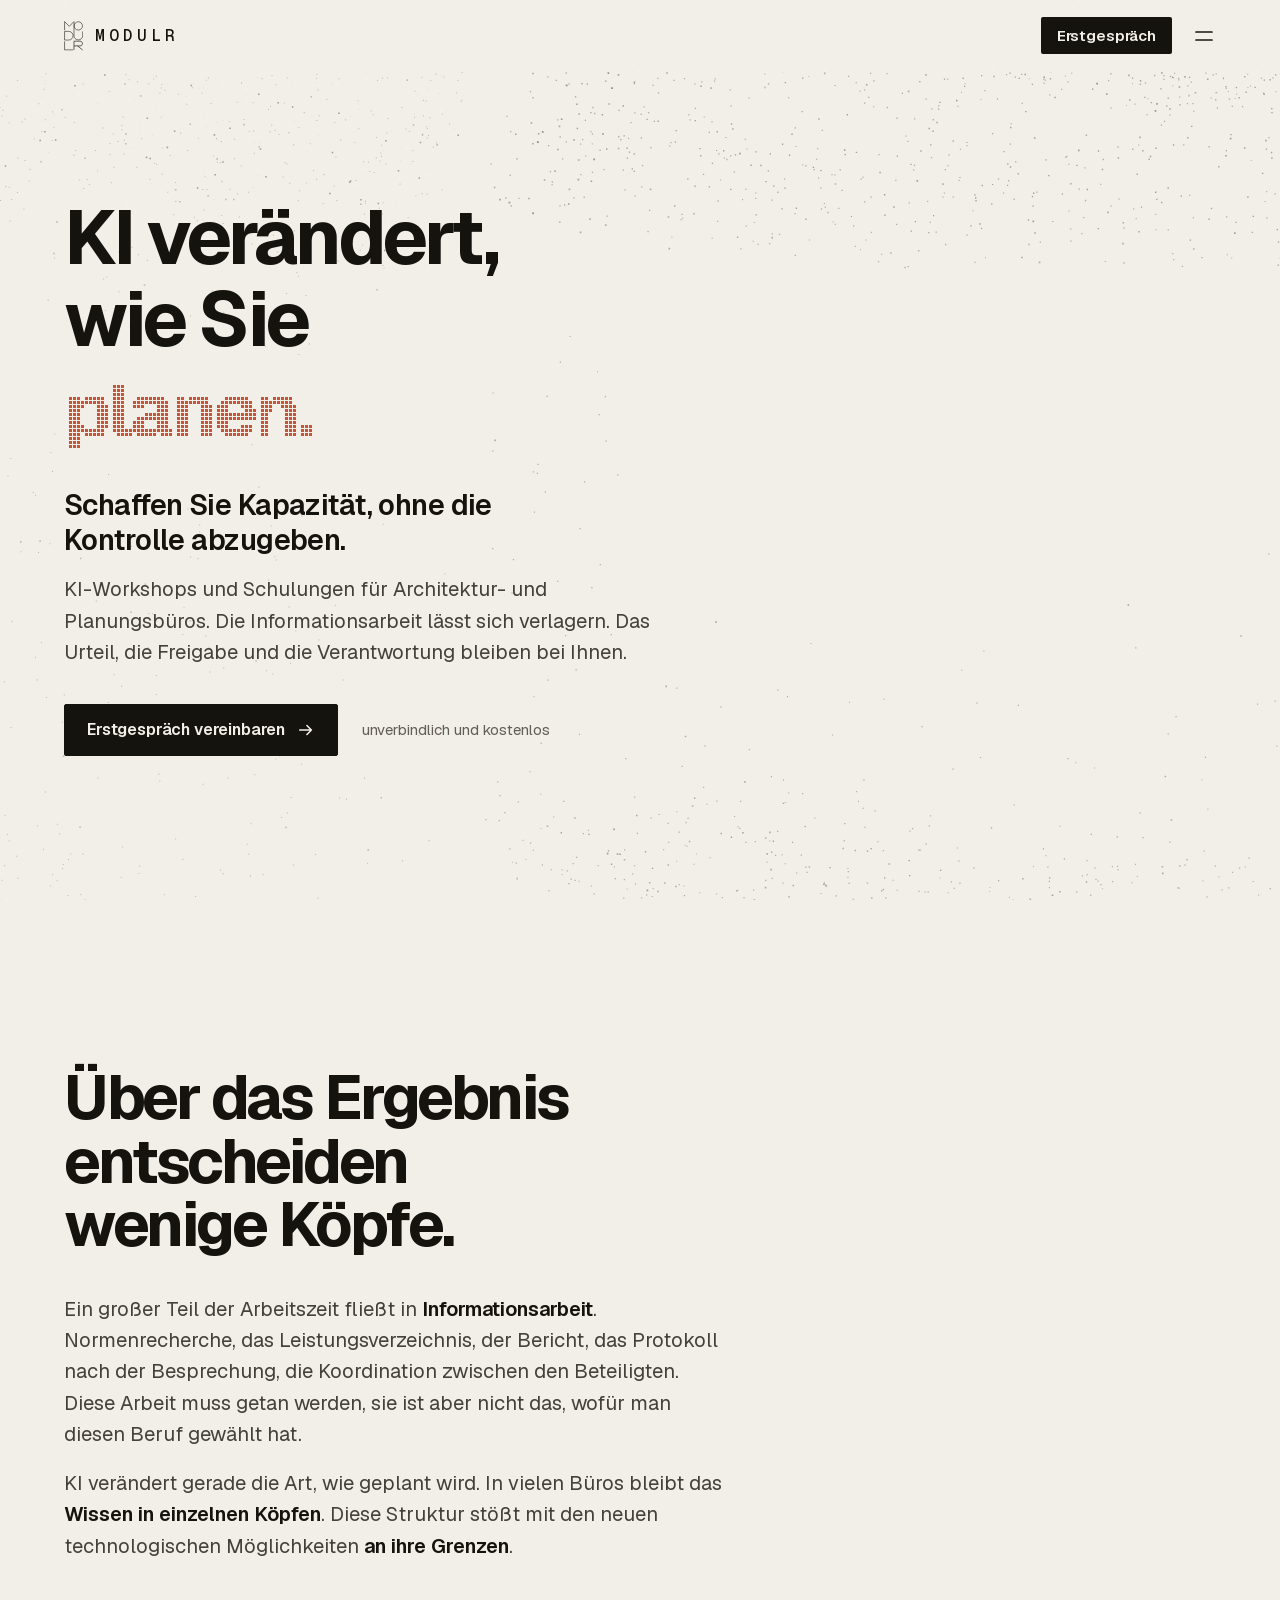
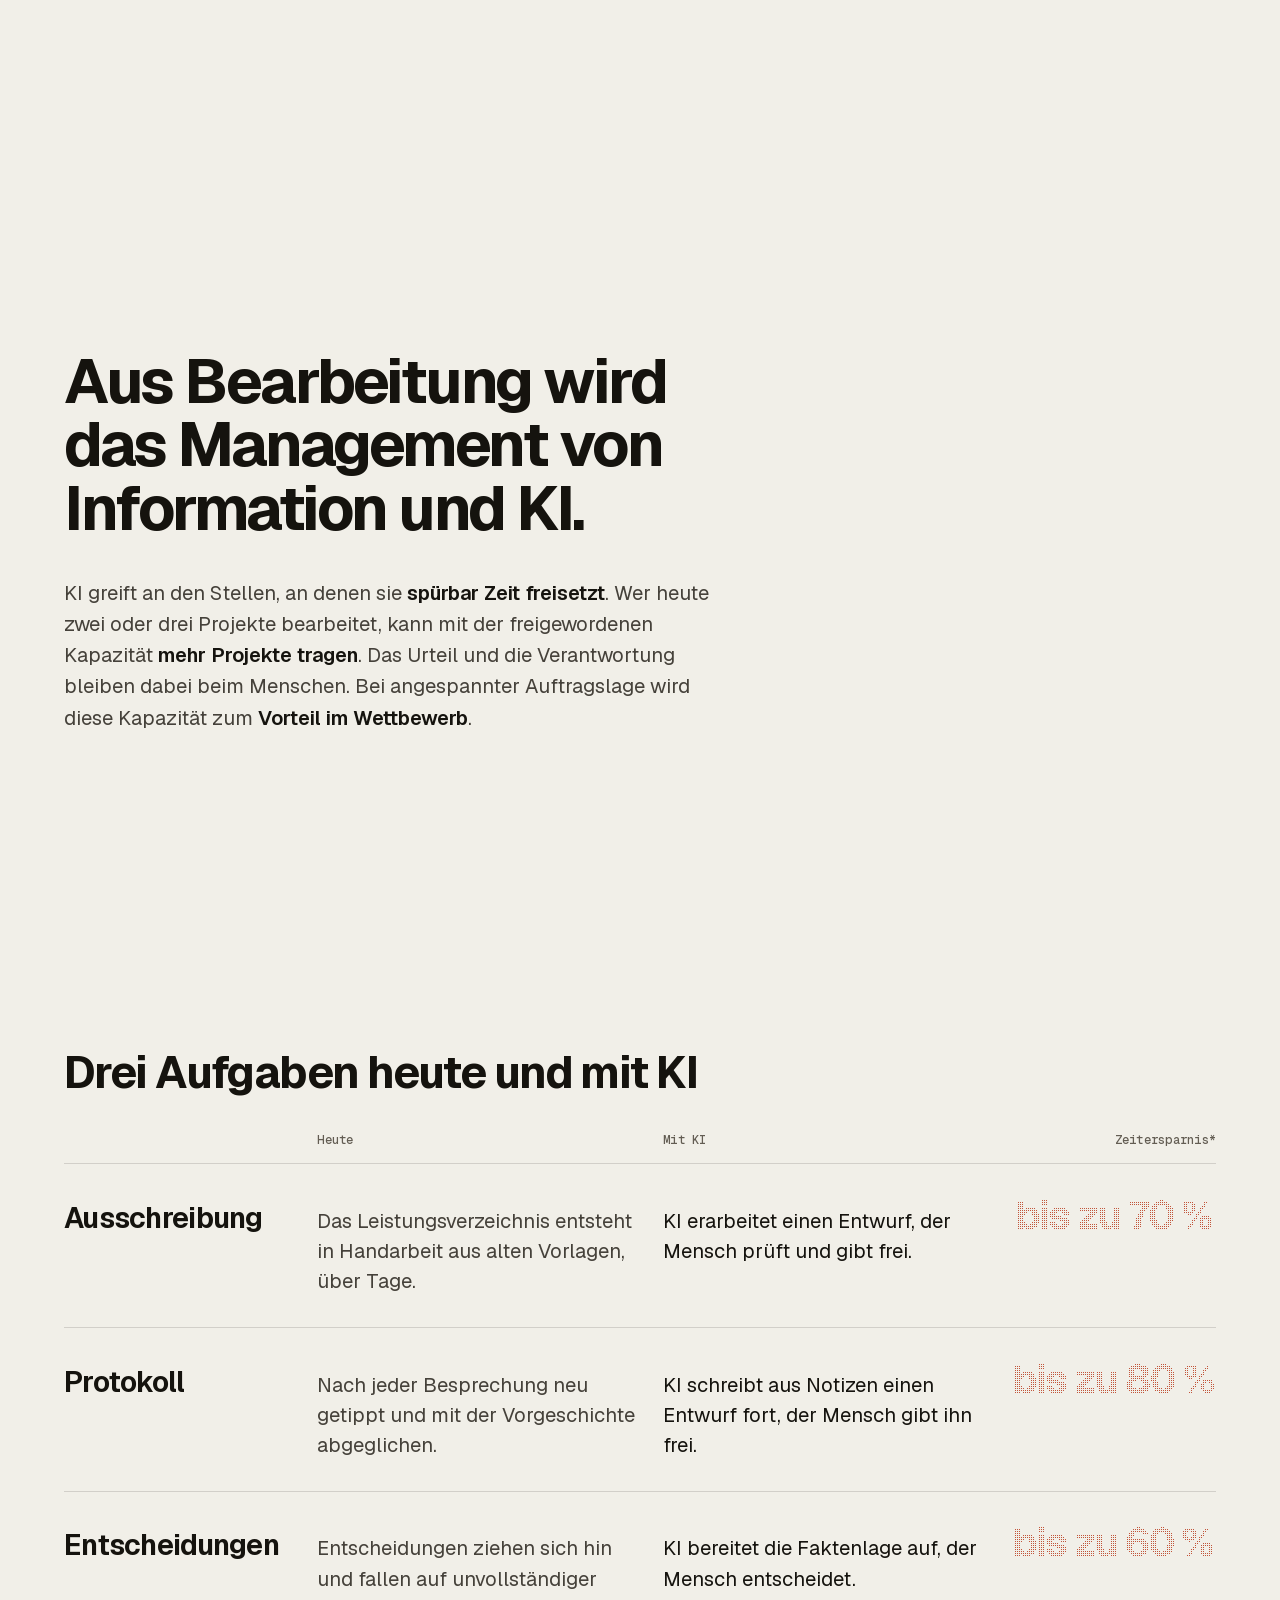
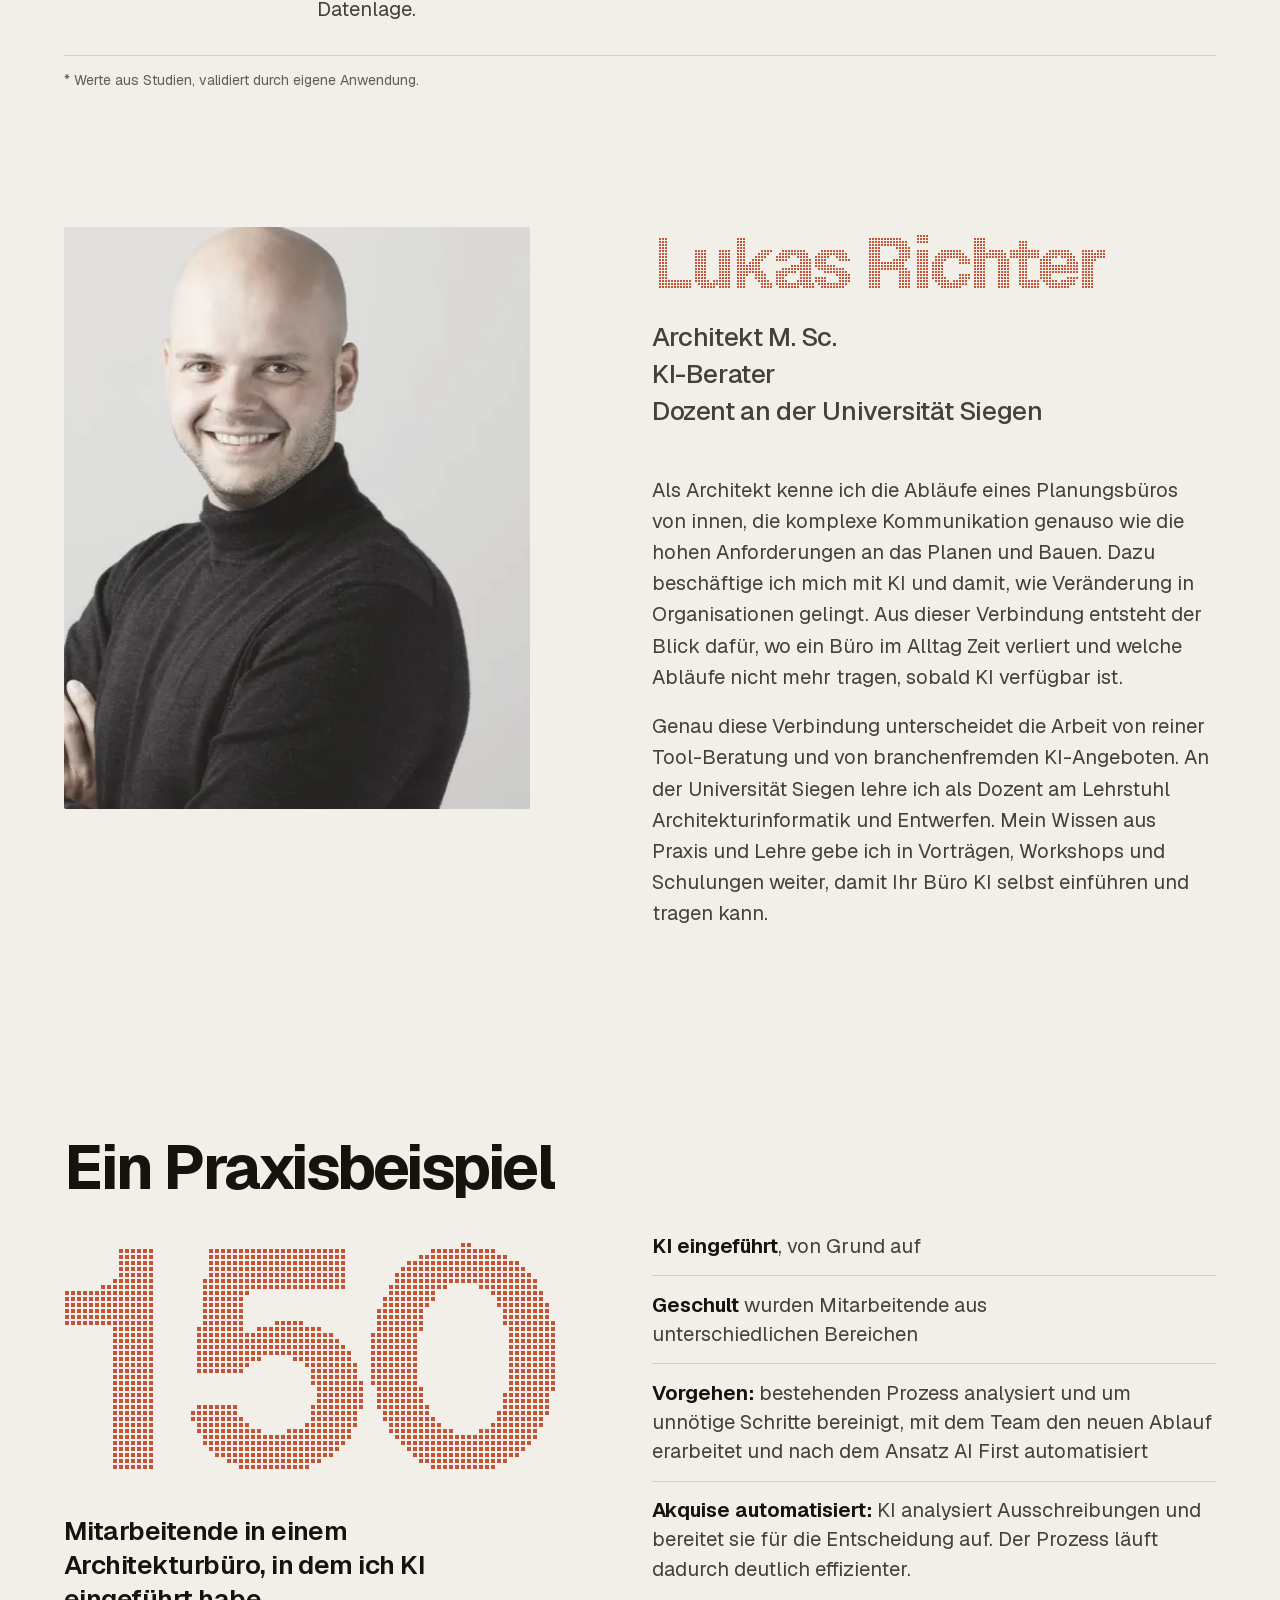
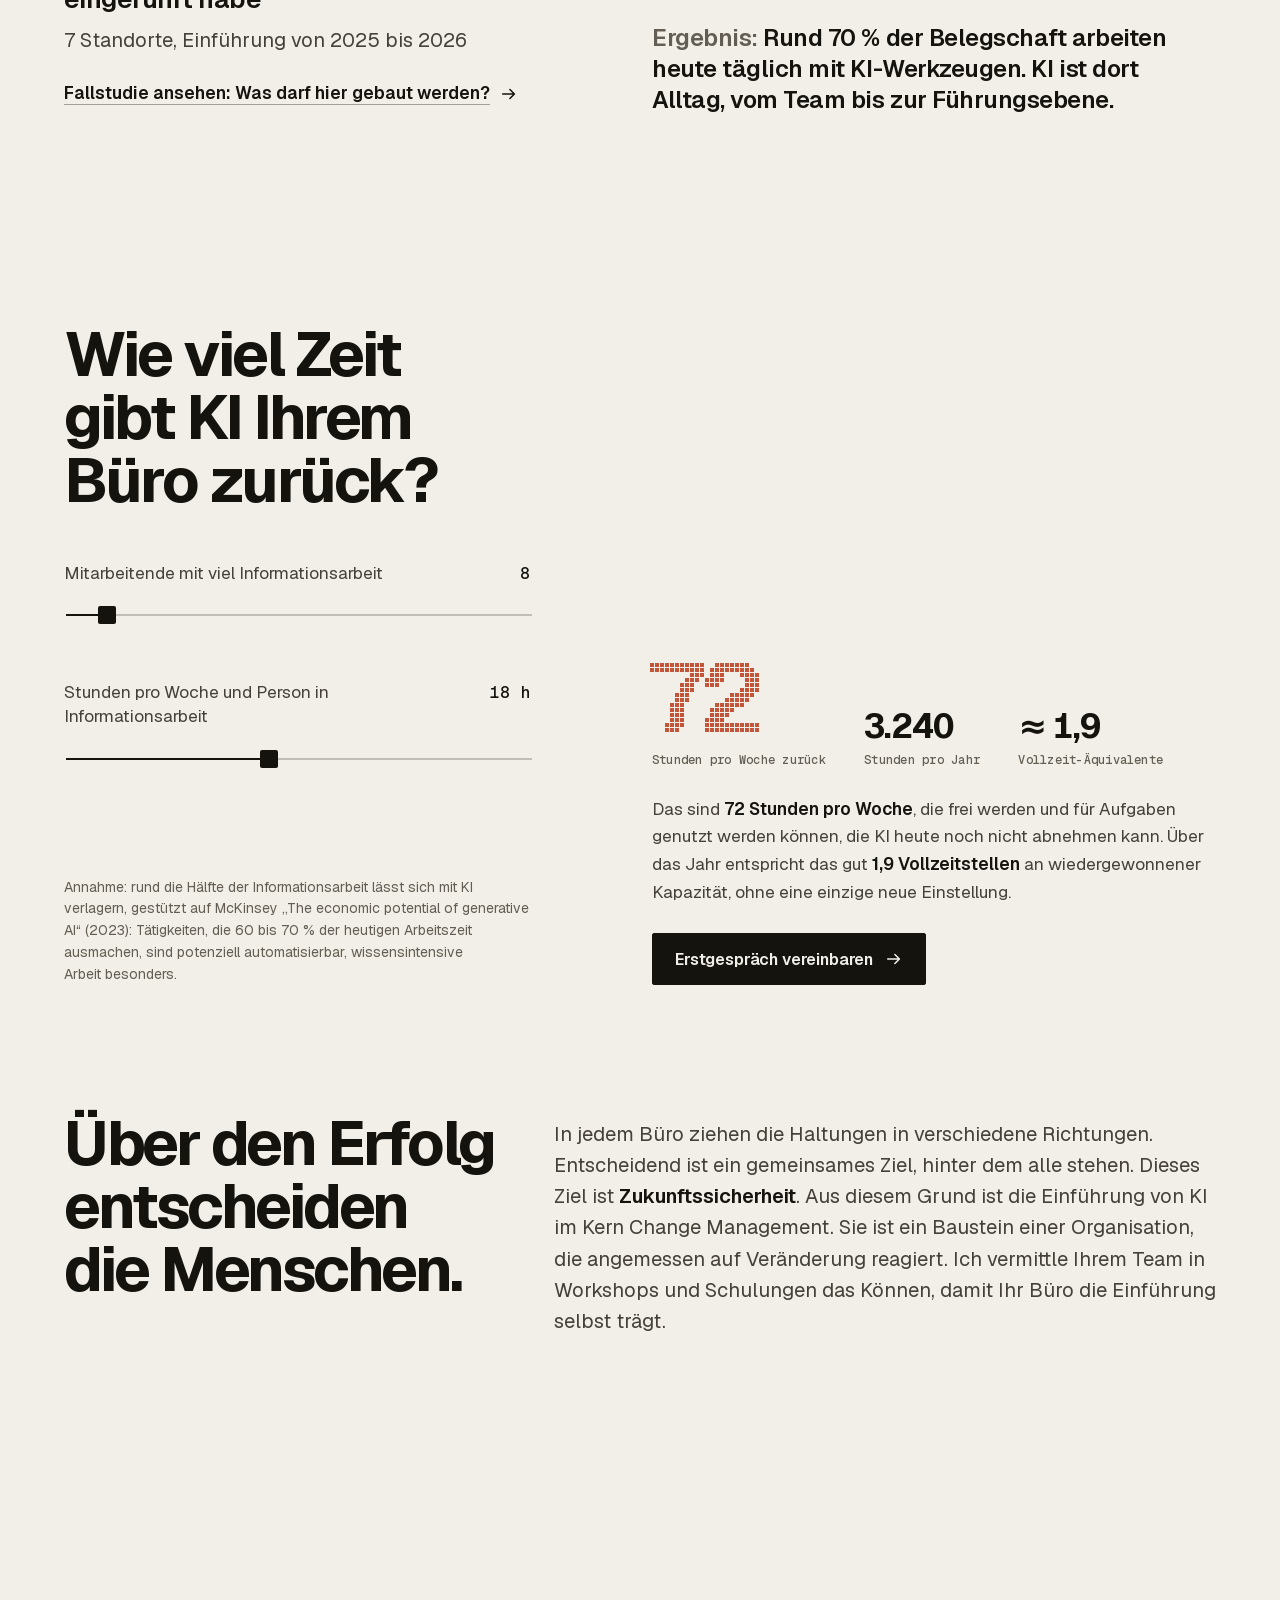
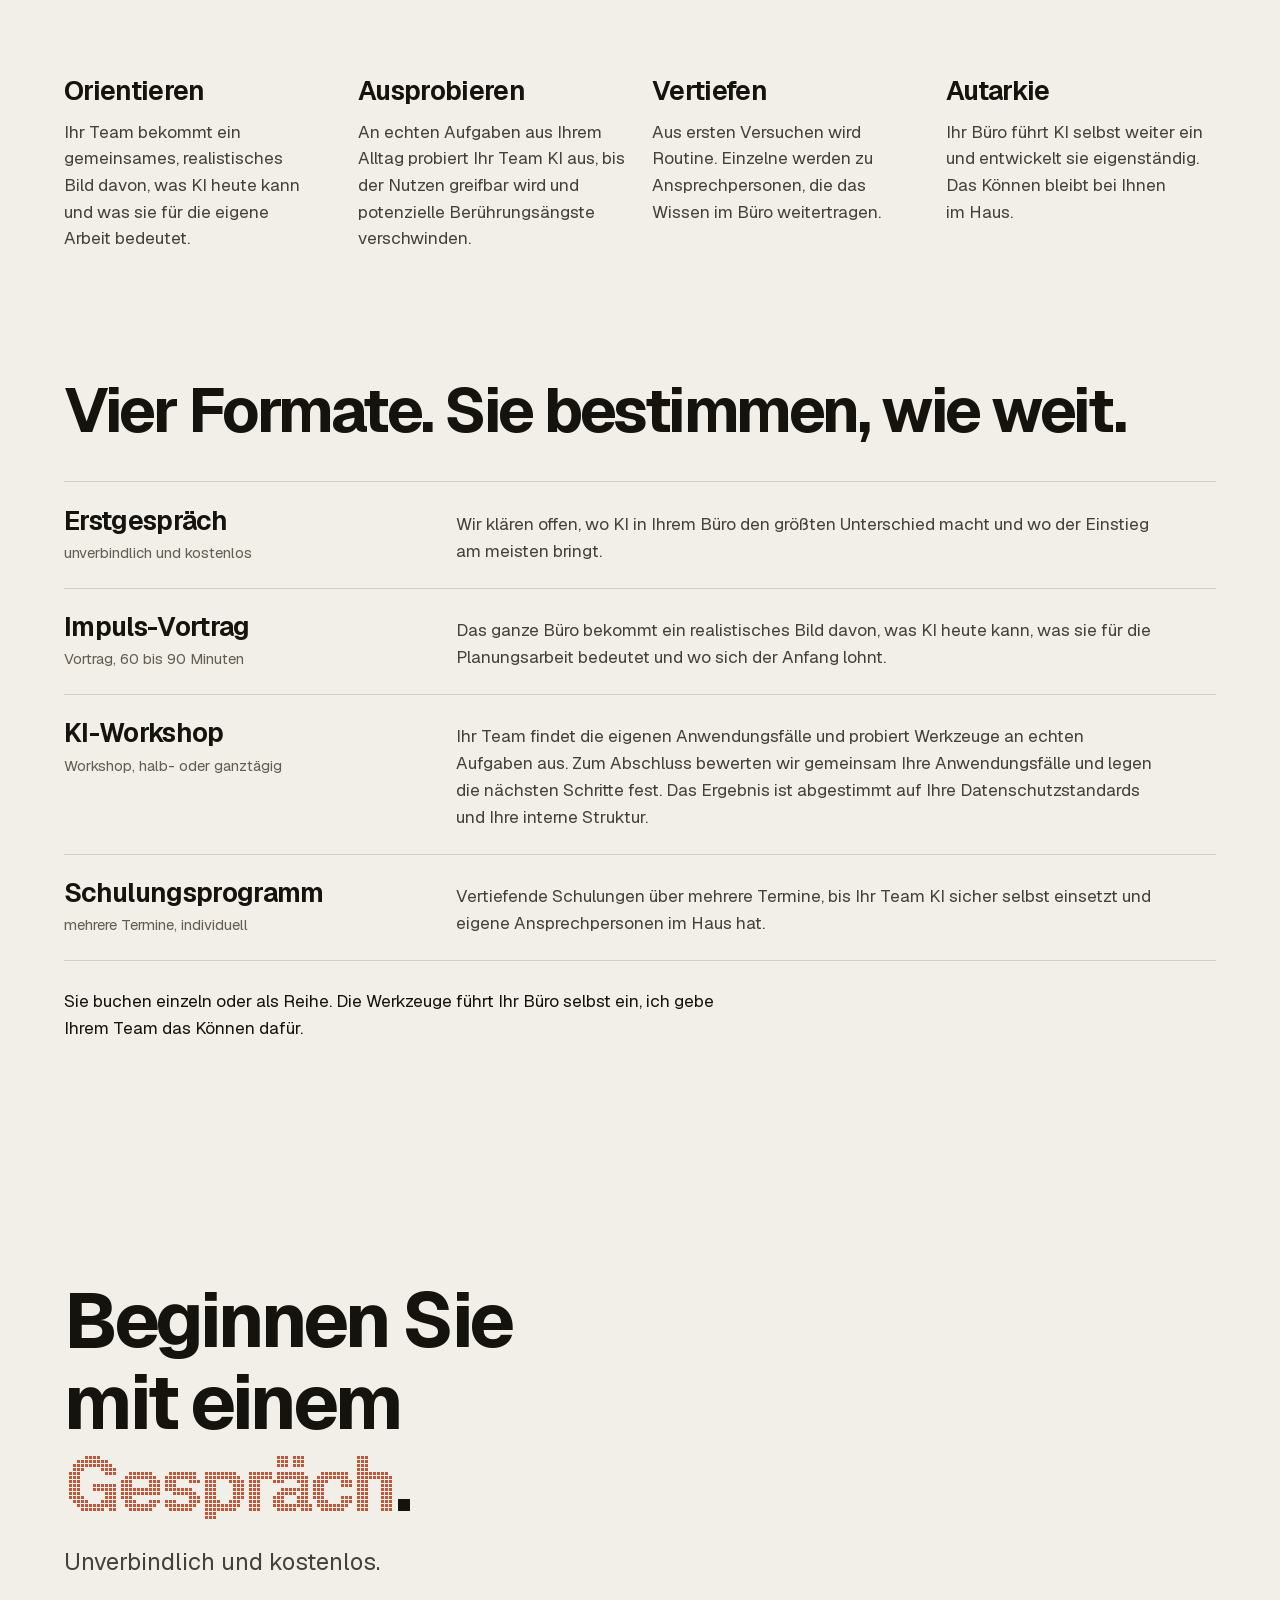
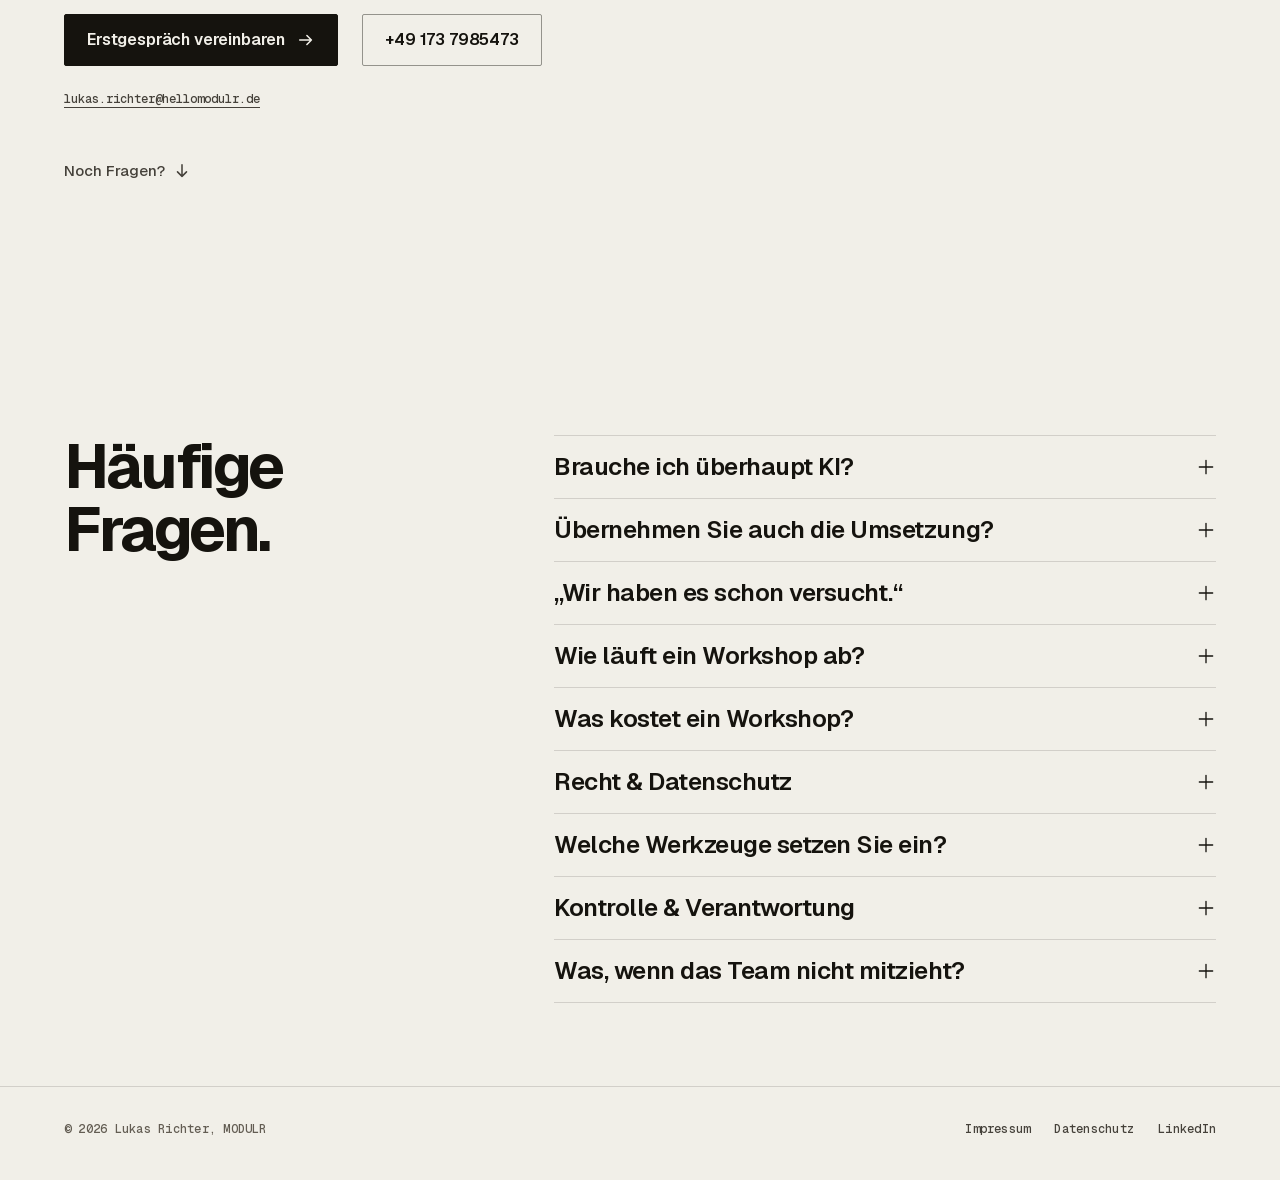
==== commit d3ef071a: "Add Bebauungsplan case study, menu and neutral wording New case study page, hamburger menu on all pa" ====
--- a/index.html
+++ b/index.html
@@ -5,7 +5,7 @@
 <meta name="viewport" content="width=device-width, initial-scale=1, viewport-fit=cover">
 <title>KI-Workshops &amp; Schulungen für Architektur- und Planungsbüros · MODULR</title>
 <meta name="description" content="KI-Workshops, Schulungen und Vorträge für Architektur- und Planungsbüros. Ihr Team lernt, KI selbst einzuführen. Kostenloses Erstgespräch mit Architekt und KI-Berater Lukas Richter, Siegen.">
-<meta name="keywords" content="KI-Beratung Architekturbüro, KI-Workshop Architekten, KI-Schulung Planungsbüro, Künstliche Intelligenz Architektur, KI Einführung Planungsbüro, Change Management KI, Lukas Richter MODULR, KI-Berater Siegen">
+<meta name="keywords" content="KI-Beratung Architekturbüro, KI-Workshop Architektur, KI-Schulung Planungsbüro, Künstliche Intelligenz Architektur, KI Einführung Planungsbüro, Change Management KI, Lukas Richter MODULR, KI-Berater Siegen">
 <meta name="author" content="Lukas Richter">
 <meta name="color-scheme" content="light dark">
 <meta name="theme-color" content="#f1efe8" media="(prefers-color-scheme: light)">
@@ -34,7 +34,7 @@
 <script>document.documentElement.classList.add('pt-on')</script>
 <link rel="stylesheet" href="css/base.css?v=10">
 <link rel="stylesheet" href="css/farbe.css?v=9">
-<link rel="stylesheet" href="css/ki.css?v=21">
+<link rel="stylesheet" href="css/ki.css?v=23">
 <!-- Privacy-friendly analytics by Plausible (cookieless, DSGVO-freundlich, kein Consent-Banner nötig) -->
 <script async src="https://plausible.io/js/pa-l5oFteO_IKQQXxBPdHPkB.js"></script>
 <script>
@@ -53,6 +53,7 @@
 <script type="application/ld+json">
 {"@context":"https://schema.org","@type":"FAQPage","mainEntity":[{"@type":"Question","name":"Brauche ich überhaupt KI?","acceptedAnswer":{"@type":"Answer","text":"Ja. KI wird fester Bestandteil der täglichen Arbeit in Planungsbüros. Sie müssen nicht alles auf einmal umstellen. Es lohnt sich aber, jetzt anzufangen und sich ein eigenes Urteil zu bilden, damit Sie die Richtung selbst bestimmen."}},{"@type":"Question","name":"Übernehmen Sie auch die Umsetzung?","acceptedAnswer":{"@type":"Answer","text":"Mein Angebot ist Beratung und Qualifizierung, also Vorträge, Workshops und Schulungen. Die Werkzeuge führt Ihr Büro anschließend selbst ein, ich gebe Ihrem Team das Wissen dafür und begleite es beratend."}},{"@type":"Question","name":"„Wir haben es schon versucht.“","acceptedAnswer":{"@type":"Answer","text":"Ein erster Anlauf, der versandet ist, hat meist denselben Grund. Ein Werkzeug allein verändert die Arbeitsweise nicht. Genau dort setze ich an, an der Einführung und an den Menschen, die damit arbeiten."}},{"@type":"Question","name":"Wie läuft ein Workshop ab?","acceptedAnswer":{"@type":"Answer","text":"Wir arbeiten an echten Aufgaben aus Ihrem Alltag. Je nach Format reicht das vom 60- bis 90-minütigen Impuls-Vortrag bis zum halben oder ganzen Tag im Team. Am Ende steht ein konkreter Fahrplan."}},{"@type":"Question","name":"Was kostet ein Workshop?","acceptedAnswer":{"@type":"Answer","text":"Das Erstgespräch ist kostenlos. Vorträge, Workshops und Schulungen rechne ich je nach Format und Umfang ab. Den Rahmen besprechen wir offen, bevor etwas beauftragt wird."}},{"@type":"Question","name":"Recht und Datenschutz","acceptedAnswer":{"@type":"Answer","text":"Datenschutz und der EU AI Act gehören für mich von Anfang an dazu, gerade bei Projekt- und Personendaten. Wir richten alles an Ihren Datenschutzanforderungen aus. Mit EU-gehosteten Lösungen können wir arbeiten, müssen es aber nicht."}},{"@type":"Question","name":"Welche Werkzeuge setzen Sie ein?","acceptedAnswer":{"@type":"Answer","text":"Ich verkaufe selbst keine Software und bin an kein Produkt gebunden. In Workshops und Schulungen zeige ich Ihrem Team, wie es Werkzeuge passend zu den eigenen Abläufen und zum Datenschutz auswählt und bewertet."}},{"@type":"Question","name":"Kontrolle und Verantwortung","acceptedAnswer":{"@type":"Answer","text":"Sie behalten die Steuerung. Die KI erarbeitet Vorschläge, die Entscheidung und die Verantwortung bleiben bei Ihnen. Unter dem Ergebnis steht Ihr Name!"}},{"@type":"Question","name":"Was, wenn das Team nicht mitzieht?","acceptedAnswer":{"@type":"Answer","text":"Genau das ist der Kern meiner Arbeit. In offenen Austauschrunden hole ich die Menschen dort ab, wo sie gerade stehen, auch in kleinen Gruppen und in einer Sprache, die zum jeweiligen Gegenüber passt. So trägt ein gemeinsames Ziel die Veränderung."}}]}
 </script>
+<link rel="stylesheet" href="css/menu.css?v=2">
 </head>
 <body class="ki">
 <a class="skip" href="#ch10">Direkt zum Erstgespräch</a>
@@ -61,8 +62,23 @@
   <a class="brandbox" href="/" aria-label="MODULR, zur Startseite"><svg viewBox="14 14 204 318" xmlns="http://www.w3.org/2000/svg" aria-hidden="true"><g fill="none" stroke="currentColor" stroke-width="6" stroke-linejoin="round"><path d="M20 112 V20 L70 70 L120 20 V112"/><circle cx="166" cy="66" r="44"/><path d="M20 216 V124 H62 C126 124 126 216 62 216 Z"/><path d="M120 112 V172 A46 42 0 0 0 212 172 V124"/><path d="M20 230 V320 H110"/></g><g fill="none" stroke="currentColor" stroke-width="7" stroke-linejoin="round"><path d="M120 322 V228 H184 C218 228 218 278 184 278 H120"/><path d="M158 278 L212 322"/></g></svg><span class="wm" aria-hidden="true">MODULR</span></a>
   <nav class="bar-nav" aria-label="Hauptnavigation">
     <a class="bar-cta" id="tcta" href="#ch10">Erstgespräch</a>
+    <button class="menu-btn" type="button" aria-expanded="false" aria-controls="menu" aria-label="Menü öffnen"><svg viewBox="0 0 24 24" aria-hidden="true"><line class="l1" x1="4" y1="8" x2="20" y2="8"/><line class="l2" x1="4" y1="16" x2="20" y2="16"/></svg></button>
   </nav>
 </header>
+<div class="menu" id="menu" aria-hidden="true" aria-label="Menü" role="dialog" aria-modal="true">
+  <div class="menu-in">
+    <div class="menu-case">
+      <p class="menu-label">Fallstudie</p>
+      <a href="fallstudie/bebauungsplan/"><b>Was darf hier gebaut werden?</b><span>Eine KI wertet einen Bebauungsplan aus und prüft ihn. Das Urteil bleibt beim Menschen.</span><svg class="arr" viewBox="0 0 20 20" aria-hidden="true"><path d="M3 10h13M11 5l5 5-5 5"/></svg></a>
+    </div>
+    <nav class="menu-nav" aria-label="KI-Beratung">
+      <p class="menu-label">KI-Beratung</p>
+      <ul class="menu-list"><li><a href="#ch1">Start</a></li><li><a href="#ch4">Über mich</a></li><li><a href="#ch7">Zeitrechner</a></li><li><a href="#ch5">Der Weg</a></li><li><a href="#ch9">Formate</a></li><li><a href="#ch8">Häufige Fragen</a></li><li><a href="#ch10">Kontakt</a></li></ul>
+    </nav>
+    <p class="menu-foot"><a href="impressum.html">Impressum</a><a href="datenschutz.html">Datenschutz</a><a href="https://www.linkedin.com/in/lukas-richter-6bab701a1/" rel="me noopener" target="_blank">LinkedIn</a></p>
+  </div>
+</div>
+
 
 <canvas class="field-canvas" id="field" aria-hidden="true"></canvas>
 
@@ -72,7 +88,7 @@
     <div class="wrap grid">
       <div class="col-text">
         <h1 class="huge kin"><span class="line">KI verändert,</span> <span class="line">wie Sie</span> <span class="line"><span class="roll" aria-hidden="true"><span class="roll-list"><span class="roll-w"><span class="pt">planen.</span></span><span class="roll-w">ausschreiben.</span><span class="roll-w">protokollieren.</span><span class="roll-w">kalkulieren.</span><span class="roll-w">planen.</span></span></span><span class="visually-hidden">planen, ausschreiben, protokollieren und kalkulieren.</span></span></h1>
-        <p class="promise">Verschaffen Sie Ihrem Büro <b>Kapazität</b>, ohne die Kontrolle abzugeben.</p>
+        <p class="promise">Schaffen Sie <b>Kapazität</b>, ohne die Kontrolle abzugeben.</p>
         <p class="sub">KI-Workshops und Schulungen für Architektur- und Planungsbüros. Die Informationsarbeit lässt sich verlagern. Das Urteil, die Freigabe und die Verantwortung bleiben bei Ihnen.</p>
         <div class="cta-row"><a class="btn hero-cta" href="#ch10">Erstgespräch vereinbaren <svg class="arr" viewBox="0 0 20 20" aria-hidden="true"><path d="M3 10h13M11 5l5 5-5 5"/></svg></a><span class="note">unverbindlich und kostenlos</span></div>
       </div>
@@ -85,7 +101,7 @@
       <div class="col-text">
         <h2 class="h2" id="h-ch2">Über das Ergebnis entscheiden wenige Köpfe.</h2>
         <div class="field field-m" aria-hidden="true"></div>
-        <p class="p">Ein großer Teil der Arbeitszeit fließt in <b>Informationsarbeit</b>. Normenrecherche, das Leistungsverzeichnis, der Bericht, das Protokoll nach der Besprechung, die Koordination zwischen den Beteiligten. Diese Arbeit muss getan werden, sie ist aber nicht das, wofür man den Beruf der Architektin oder des Architekten gewählt hat.</p>
+        <p class="p">Ein großer Teil der Arbeitszeit fließt in <b>Informationsarbeit</b>. Normenrecherche, das Leistungsverzeichnis, der Bericht, das Protokoll nach der Besprechung, die Koordination zwischen den Beteiligten. Diese Arbeit muss getan werden, sie ist aber nicht das, wofür man diesen Beruf gewählt hat.</p>
         <p class="p">KI verändert gerade die Art, wie geplant wird. In vielen Büros bleibt das <b>Wissen in einzelnen Köpfen</b>. Diese Struktur stößt mit den neuen technologischen Möglichkeiten <b>an ihre Grenzen</b>.</p>
       </div>
       <div class="field field-d" aria-hidden="true"></div>
@@ -95,7 +111,7 @@
   <section class="sec" id="ch3" data-form="netz" aria-labelledby="h-ch3">
     <div class="wrap grid frame">
       <div class="col-text">
-        <h2 class="h2" id="h-ch3">Aus Bearbeiter:innen werden Manager:innen von Information und KI.</h2>
+        <h2 class="h2" id="h-ch3">Aus Bearbeitung wird das Management von Information und KI.</h2>
         <div class="field field-m" aria-hidden="true"></div>
         <p class="p">KI greift an den Stellen, an denen sie <b>spürbar Zeit freisetzt</b>. Wer heute zwei oder drei Projekte bearbeitet, kann mit der freigewordenen Kapazität <b>mehr Projekte tragen</b>. Das Urteil und die Verantwortung bleiben dabei beim Menschen. Bei angespannter Auftragslage wird diese Kapazität zum <b>Vorteil im Wettbewerb</b>.</p>
       </div>
@@ -137,15 +153,17 @@
       <h3 class="case-h">Ein Praxisbeispiel</h3>
       <div class="case-lead">
         <p class="case-fig"><span class="case-n pt" data-pt-em="17">150</span> <span class="case-l">Mitarbeitende in einem Architekturbüro, in dem ich KI eingeführt habe</span></p>
-        <p class="case-meta">7 Standorte, Start der Einführung 2025</p>
+        <p class="case-meta">7 Standorte, Einführung von 2025 bis 2026</p>
+        <p class="case-more"><a href="fallstudie/bebauungsplan/">Fallstudie ansehen: Was darf hier gebaut werden? <svg class="arr" viewBox="0 0 20 20" aria-hidden="true"><path d="M3 10h13M11 5l5 5-5 5"/></svg></a></p>
       </div>
       <div class="case-text">
         <ul class="case-list">
           <li><b>KI eingeführt</b>, von Grund auf</li>
           <li><b>Geschult</b> wurden Mitarbeitende aus unterschiedlichen Bereichen</li>
-          <li><b>Akquise automatisiert:</b> KI analysiert Ausschreibungen und bereitet sie für die Entscheider:innen auf. Der Prozess läuft dadurch deutlich effizienter.</li>
+          <li><b>Vorgehen:</b> bestehenden Prozess analysiert und um unnötige Schritte bereinigt, mit dem Team den neuen Ablauf erarbeitet und nach dem Ansatz <span class="nobr">AI First</span> automatisiert</li>
+          <li><b>Akquise automatisiert:</b> KI analysiert Ausschreibungen und bereitet sie für die Entscheidung auf. Der Prozess läuft dadurch deutlich effizienter.</li>
         </ul>
-        <p class="case-result"><span class="case-result-h">Ergebnis:</span> Rund 70 % der Belegschaft arbeiten heute täglich mit <span class="nobr">KI-Werkzeugen</span>. Auch die Führungsebene möchte nicht mehr darauf verzichten.</p>
+        <p class="case-result"><span class="case-result-h">Ergebnis:</span> Rund 70 % der Belegschaft arbeiten heute täglich mit <span class="nobr">KI-Werkzeugen</span>. KI ist dort Alltag, vom Team bis zur Führungsebene.</p>
       </div>
     </div>
   </section>
@@ -184,7 +202,7 @@
       <ol class="path" id="wegpath">
         <li class="pnode" data-g="0"><h3>Orientieren</h3><p>Ihr Team bekommt ein gemeinsames, realistisches Bild davon, was KI heute kann und was sie für die eigene Arbeit bedeutet.</p></li>
         <li class="pnode" data-g="1"><h3>Ausprobieren</h3><p>An echten Aufgaben aus Ihrem Alltag probiert Ihr Team KI aus, bis der Nutzen greifbar wird und potenzielle Berührungsängste verschwinden.</p></li>
-        <li class="pnode" data-g="2"><h3>Vertiefen</h3><p>Aus ersten Versuchen wird Routine. Einzelne werden zu Multiplikatorinnen und Multiplikatoren, die das Wissen im Büro weitertragen.</p></li>
+        <li class="pnode" data-g="2"><h3>Vertiefen</h3><p>Aus ersten Versuchen wird Routine. Einzelne werden zu Ansprechpersonen, die das Wissen im Büro weitertragen.</p></li>
         <li class="pnode goal" data-g="3"><h3>Autarkie</h3><p>Ihr Büro führt KI selbst weiter ein und entwickelt sie eigenständig. Das Können bleibt bei Ihnen im Haus.</p></li>
       </ol>
       </div>
@@ -198,7 +216,7 @@
         <div class="k1-row"><div class="k1-n"><h3>Erstgespräch</h3><p class="k1-tag">unverbindlich und kostenlos</p></div><p class="k1-c">Wir klären offen, wo KI in Ihrem Büro den größten Unterschied macht und wo der Einstieg am meisten bringt.</p></div>
         <div class="k1-row"><div class="k1-n"><h3>Impuls-Vortrag</h3><p class="k1-tag">Vortrag, 60 bis 90 Minuten</p></div><p class="k1-c">Das ganze Büro bekommt ein realistisches Bild davon, was KI heute kann, was sie für die Planungsarbeit bedeutet und wo sich der Anfang lohnt.</p></div>
         <div class="k1-row"><div class="k1-n"><h3>KI-Workshop</h3><p class="k1-tag">Workshop, halb- oder ganztägig</p></div><p class="k1-c">Ihr Team findet die eigenen Anwendungsfälle und probiert Werkzeuge an echten Aufgaben aus. Zum Abschluss bewerten wir gemeinsam Ihre Anwendungsfälle und legen die nächsten Schritte fest. Das Ergebnis ist abgestimmt auf Ihre Datenschutzstandards und Ihre interne Struktur.</p></div>
-        <div class="k1-row goal"><div class="k1-n"><h3>Schulungsprogramm</h3><p class="k1-tag">mehrere Termine, individuell</p></div><p class="k1-c">Vertiefende Schulungen über mehrere Termine, bis Ihr Team KI sicher selbst einsetzt und eigene Multiplikatorinnen und Multiplikatoren im Haus hat.</p></div>
+        <div class="k1-row goal"><div class="k1-n"><h3>Schulungsprogramm</h3><p class="k1-tag">mehrere Termine, individuell</p></div><p class="k1-c">Vertiefende Schulungen über mehrere Termine, bis Ihr Team KI sicher selbst einsetzt und eigene Ansprechpersonen im Haus hat.</p></div>
       </div>
       <p class="stair-foot">Sie buchen einzeln oder als Reihe. Die Werkzeuge führt Ihr Büro selbst ein, ich gebe Ihrem Team das Können dafür.</p>
     </div>
@@ -247,6 +265,7 @@
 
 <div class="curtain-in" aria-hidden="true"></div>
 
+<script src="js/menu.js?v=1" defer></script>
 <script src="js/punkte.js?v=9" defer></script>
 <script src="js/punkttype.js?v=2" defer></script>
 <script src="js/roller.js?v=2" defer></script>
--- a/css/ki.css
+++ b/css/ki.css
@@ -141,7 +141,7 @@
    caption and the facts of the office), what was done (three points), and the result as the
    closing line. The heading spans the frame; below it the two columns share a top line (the top
    of the 150, the first point) and a base line (the facts, the result). */
-.wrap.grid.case { align-items: stretch; row-gap: clamp(28px, 5.5svh, 64px); }
+.wrap.grid.case { align-items: stretch; row-gap: clamp(24px, 4svh, 52px); }
 .case-h { grid-column: 1 / -1; font: 700 var(--fs-h2)/var(--lh-h2) var(--sans); letter-spacing: -.04em; }
 .case-lead { grid-column: 1 / span 6; display: flex; flex-direction: column; }
 .case-fig { flex: 1; display: flex; flex-direction: column; }
@@ -149,15 +149,20 @@
 .case-n { display: block; width: max-content; font: 700 clamp(120px, min(24vw, 34svh), 310px)/.8 var(--sans); letter-spacing: -.05em; margin-left: -.04em; }
 .case-l { display: block; max-width: 24ch; margin-top: auto; padding-top: clamp(20px, 3.4svh, 40px); font: 600 var(--fs-h3)/1.3 var(--sans); letter-spacing: -.02em; color: var(--fg); }
 .case-meta { margin-top: .5em; font-size: var(--fs-body); line-height: 1.45; color: var(--fg-2); }
-.case-text { grid-column: 8 / span 5; display: flex; flex-direction: column; }
+.case-text { grid-column: 7 / span 6; display: flex; flex-direction: column; }
 .case-list { margin: 0; padding: 0; list-style: none; }
-.case-list li { padding: clamp(12px, 2.2svh, 22px) 0; font-size: var(--fs-body); line-height: 1.45; color: var(--fg-2); }
+.case-list li { padding: clamp(9px, 1.6svh, 16px) 0; font-size: var(--fs-body); line-height: 1.45; color: var(--fg-2); }
 .case-list li:first-child { padding-top: 0; margin-top: -.2em; }
 .case-list li + li { border-top: 1px solid var(--hair); }
 .case-list b { font-weight: 650; color: var(--fg); }
-.case-result { margin-top: auto; padding-top: clamp(20px, 3.4svh, 40px); max-width: 30ch; font: 600 var(--fs-h3)/1.3 var(--sans); letter-spacing: -.02em; color: var(--fg); }
+.case-result { margin-top: auto; padding-top: clamp(16px, 2.8svh, 32px); max-width: 36ch; font: 600 calc(var(--fs-h3) * .9)/1.3 var(--sans); letter-spacing: -.02em; color: var(--fg); }
 .case-result-h { color: var(--fg-3); }
 .case-result .nobr { white-space: nowrap; }
+/* the way into the case study: one calm line under the result */
+.case-more { margin-top: clamp(10px, 1.8svh, 18px); }
+.case-more a { display: inline-flex; align-items: center; gap: 10px; min-height: 44px; font: 600 var(--fs-small)/1.35 var(--sans); color: var(--fg); text-decoration: underline; text-decoration-thickness: 1px; text-underline-offset: 5px; text-decoration-color: color-mix(in srgb, currentColor 35%, transparent); }
+.case-more a:hover { text-decoration-color: currentColor; }
+.case-more a:hover .arr { transform: translateX(3px); }
 
 /* ---------- calculator: inputs and assumption left, result right ---------- */
 /* the figure stands on the line of the numbers: the rust block (the hours that return) right above
@@ -303,6 +308,7 @@
   .case-text { margin-top: 36px; }
   .case-list li { font-size: 15px; line-height: 1.4; padding: 10px 0; }
   .case-result { margin-top: 0; padding-top: 22px; max-width: none; font-size: 18px; }
+  .case-more { margin-top: 10px; } .case-more a { display: inline; font-size: 15px; } .case-more .arr { display: inline-block; vertical-align: -3px; margin-left: 6px; }
   .tool .wrap.grid { display: flex; flex-direction: column; }
   .tr-ctrls { display: contents; }
   .tr-out { order: 1; margin-top: 24px; }
@@ -372,15 +378,16 @@
   .about-prose { grid-column: 1 / span 12; grid-row: 2; margin-top: 32px; display: grid; grid-template-columns: 1fr 1fr; column-gap: calc(2 * var(--gap)); }
   .about-prose .p + .p { margin-top: 0; }
   .roles { font-size: 16px; margin-top: 10px; }
-  .wrap.grid.case { row-gap: 14px; }
+  .wrap.grid.case { row-gap: 8px; }
   .case-lead { grid-column: 1 / span 6; }
   .case-text { grid-column: 7 / span 6; }
   .case-h { font-size: 26px; }
-  .case-n { font-size: min(22vw, 40svh); }
+  .case-n { font-size: min(20vw, 32svh); }
   .case-l { padding-top: 10px; font-size: 16px; }
   .case-meta { margin-top: 2px; font-size: 13.5px; }
-  .case-list li { padding: 6px 0; font-size: 13.5px; line-height: 1.35; }
-  .case-result { padding-top: 10px; font-size: 15px; }
+  .case-list li { padding: 4px 0; font-size: 12.5px; line-height: 1.32; }
+  .case-result { padding-top: 8px; font-size: 14px; }
+  .case-more { margin-top: 2px; } .case-more a { min-height: 30px; font-size: 13.5px; }
   .field-tool { height: min(130px, 30svh); }
   .tr-big { font-size: 52px; }
   .tr-row { margin-top: 6px; }
--- a/css/menu.css
+++ b/css/menu.css
@@ -0,0 +1,77 @@
+/* The menu: one button at the right of the header opens a full screen of the same paper or night
+   (tokens in css/farbe.css). The stars of the page stay faintly visible through it. Ink only: the
+   menu is no frame of its own, so it carries no rust accent. Behaviour in js/menu.js. */
+.menu-btn {
+  appearance: none; display: inline-flex; align-items: center; justify-content: center; flex: none;
+  width: 44px; height: 44px; margin: 0 -10px 0 6px; padding: 0; border: 0; border-radius: var(--radius);
+  background: none; color: inherit; cursor: pointer; -webkit-tap-highlight-color: transparent;
+}
+.menu-btn svg { width: 24px; height: 24px; overflow: visible; }
+.menu-btn line { stroke: currentColor; stroke-width: 1.7; stroke-linecap: round; transition: transform .45s var(--ease); transform-origin: 12px 12px; }
+.menu-open .menu-btn .l1 { transform: translateY(4px) rotate(45deg); }
+.menu-open .menu-btn .l2 { transform: translateY(-4px) rotate(-45deg); }
+.bar-nav { flex-wrap: nowrap; }
+
+.menu {
+  --m-bg: var(--k-bg); --m-fg: var(--k-fg); --m-fg2: var(--k-fg2); --m-fg3: var(--k-fg3); --m-line: var(--k-line);
+  position: fixed; inset: 0; z-index: 39; display: flex; flex-direction: column;
+  padding: calc(var(--bar-h) + clamp(24px, 6svh, 72px)) var(--gutter) calc(24px + env(safe-area-inset-bottom));
+  background: color-mix(in srgb, var(--m-bg) 97%, transparent); color: var(--m-fg);
+  -webkit-backdrop-filter: blur(6px); backdrop-filter: blur(6px);
+  overflow-y: auto; overscroll-behavior: contain;
+  opacity: 0; visibility: hidden; transition: opacity .35s var(--ease), visibility 0s linear .35s;
+}
+.menu-open .menu { opacity: 1; visibility: visible; transition: opacity .35s var(--ease), visibility 0s; }
+/* the header stays above the menu, its line drawn, so the button closes where it opened */
+.menu-open .bar { border-bottom-color: color-mix(in srgb, currentColor 12%, transparent); background: var(--m-bg, var(--k-bg)); }
+
+.menu-in { width: 100%; display: grid; grid-template-columns: repeat(12, minmax(0, 1fr)); column-gap: var(--gap); row-gap: clamp(28px, 5svh, 56px); align-items: start; margin: auto 0; }
+.menu-label { font: 500 var(--fs-label, 12px)/1.4 var(--mono); letter-spacing: .04em; color: var(--m-fg3); margin: 0 0 14px; }
+.menu-case { grid-column: 1 / span 5; }
+.menu-case a { display: block; color: inherit; text-decoration: none; }
+.menu-case b { display: block; font: 700 clamp(30px, 2vw + 2.4svh, 56px)/1.04 var(--sans); letter-spacing: -.04em; text-wrap: balance; }
+.menu-case span { display: block; margin-top: 14px; max-width: 34ch; font-size: 16px; line-height: 1.5; color: var(--m-fg2); }
+.menu-case .arr { display: inline-block; width: 22px; height: 22px; margin-top: 18px; fill: none; stroke: currentColor; stroke-width: 1.7; stroke-linecap: round; stroke-linejoin: round; transition: transform .35s var(--ease); }
+.menu-case a:hover b { text-decoration: underline; text-decoration-thickness: 2px; text-underline-offset: 6px; }
+.menu-case a:hover .arr { transform: translateX(4px); }
+.menu-nav { grid-column: 7 / span 6; }
+.menu-list { list-style: none; margin: 0; padding: 0; border-bottom: 1px solid var(--m-line); }
+.menu-list li { border-top: 1px solid var(--m-line); }
+.menu-list a { display: flex; align-items: center; justify-content: space-between; gap: 16px; min-height: 44px; padding: clamp(8px, 1.5svh, 14px) 0; font: 650 clamp(20px, .9vw + 1.4svh, 30px)/1.2 var(--sans); letter-spacing: -.025em; color: inherit; text-decoration: none; }
+.menu-list a::after { content: ''; width: 8px; height: 8px; flex: none; border-top: 1.6px solid currentColor; border-right: 1.6px solid currentColor; transform: rotate(45deg); opacity: 0; transition: opacity .2s var(--ease), transform .3s var(--ease); }
+.menu-list a:hover::after, .menu-list a:focus-visible::after, .menu-list a[aria-current]::after { opacity: 1; }
+.menu-foot { grid-column: 1 / -1; display: flex; flex-wrap: wrap; gap: 4px 24px; padding-top: 4px; font: 500 12px/1.4 var(--mono); letter-spacing: .02em; }
+.menu-foot a { display: inline-flex; align-items: center; min-height: 44px; color: var(--m-fg2); text-decoration: none; }
+.menu-foot a:hover, .menu-foot a[aria-current] { color: var(--m-fg); text-decoration: underline; text-underline-offset: 4px; }
+.menu :focus-visible { outline: 2px solid var(--k-acc); outline-offset: 3px; }
+
+/* items arrive together with the ground, a little from below */
+.menu-in > * { transform: translateY(12px); opacity: 0; transition: transform .6s var(--ease), opacity .45s var(--ease); }
+.menu-open .menu-in > * { transform: none; opacity: 1; }
+.menu-open .menu-in > :nth-child(2) { transition-delay: .06s; }
+.menu-open .menu-in > :nth-child(3) { transition-delay: .12s; }
+
+@media (max-width: 760px) {
+  .menu-btn { margin-left: 2px; }
+  .menu { padding-top: calc(var(--bar-h) + 28px); }
+  .menu-in { display: block; margin: 0; }
+  .menu-nav { margin-top: 36px; }
+  .menu-case b { font-size: 30px; }
+  .menu-case span { font-size: 15px; }
+  .menu-case .arr { margin-top: 12px; }
+  .menu-list a { font-size: 21px; padding: 7px 0; }
+  .menu-foot { margin-top: 28px; }
+}
+@media (max-height: 520px) and (orientation: landscape) {
+  .menu { padding-top: calc(var(--bar-h) + 16px); }
+  .menu-in { row-gap: 10px; }
+  .menu-case b { font-size: 26px; }
+  .menu-case span { font-size: 13.5px; margin-top: 8px; }
+  .menu-case .arr { margin-top: 8px; }
+  .menu-list a { font-size: 16px; min-height: 34px; padding: 3px 0; }
+  .menu-label { margin-bottom: 6px; }
+  .menu-foot a { min-height: 34px; }
+}
+@media (prefers-reduced-motion: reduce) {
+  .menu, .menu-in > *, .menu-btn line { transition: none !important; }
+}
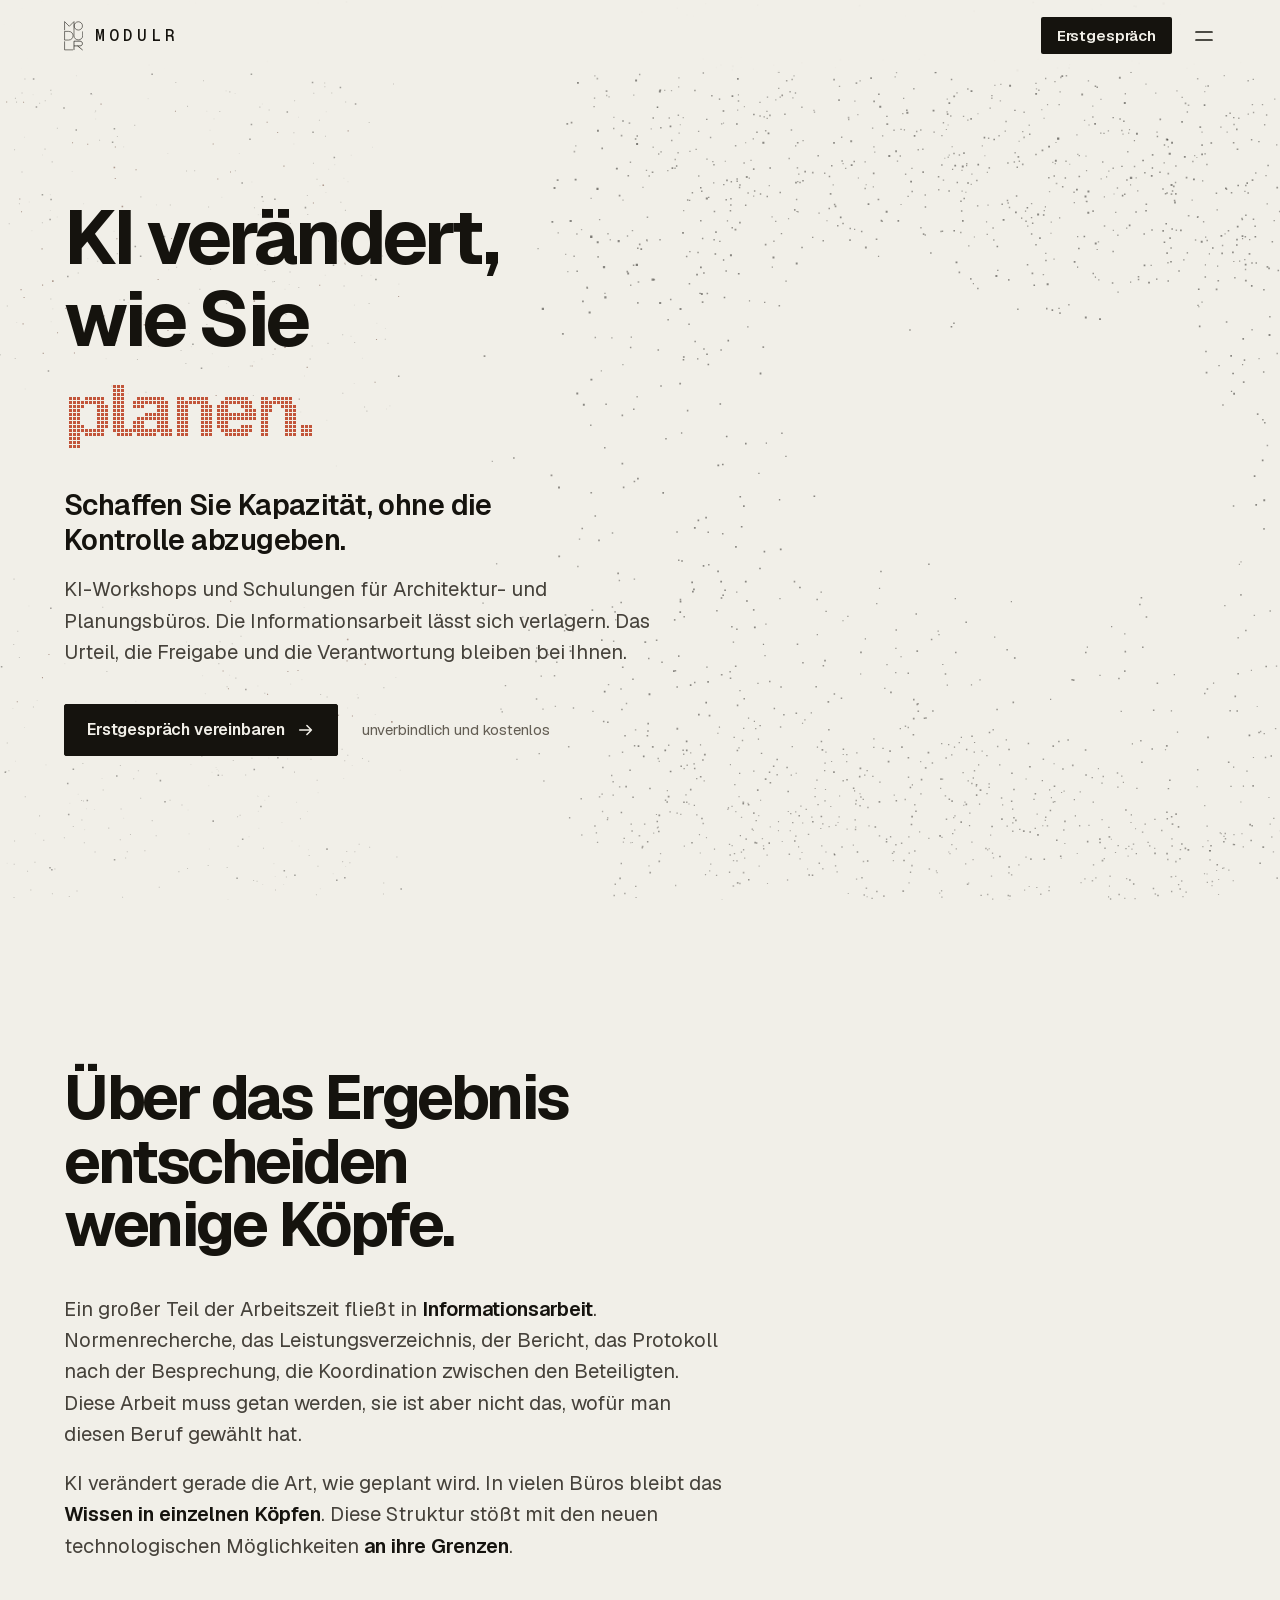
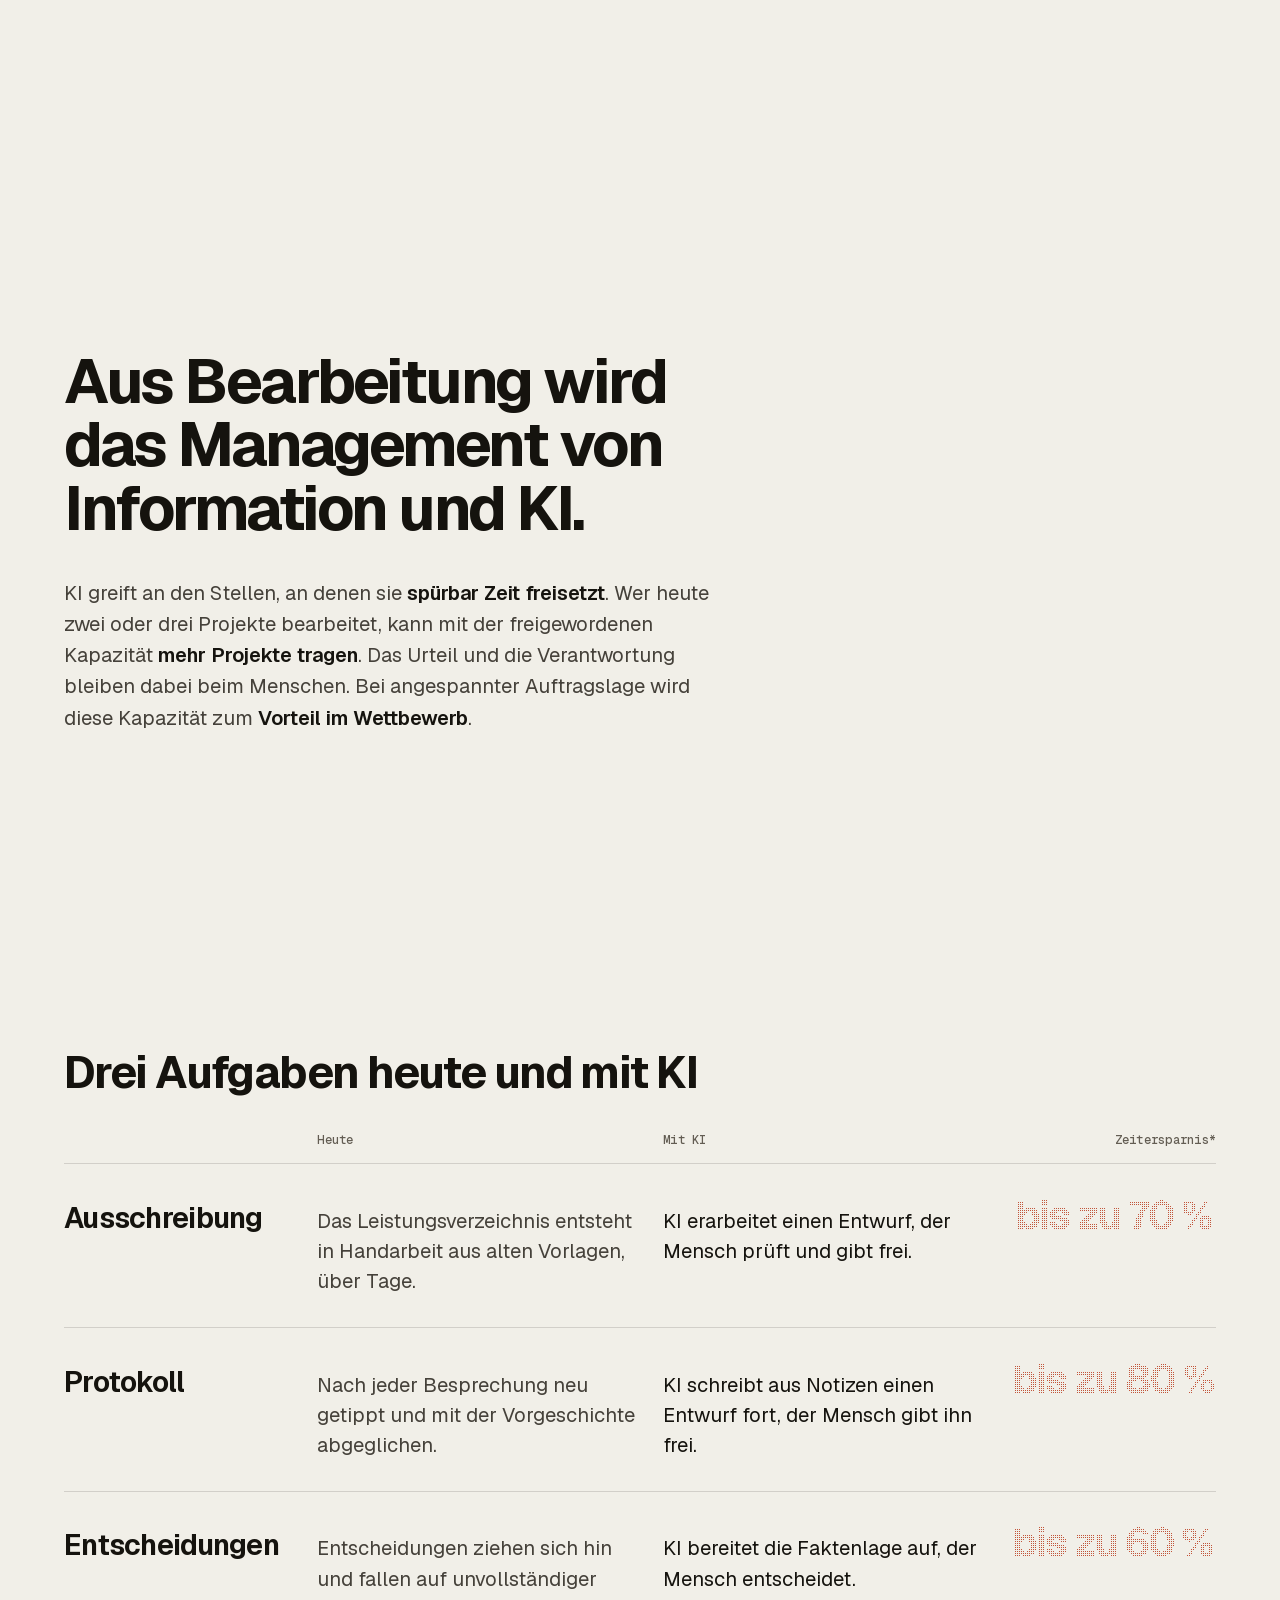
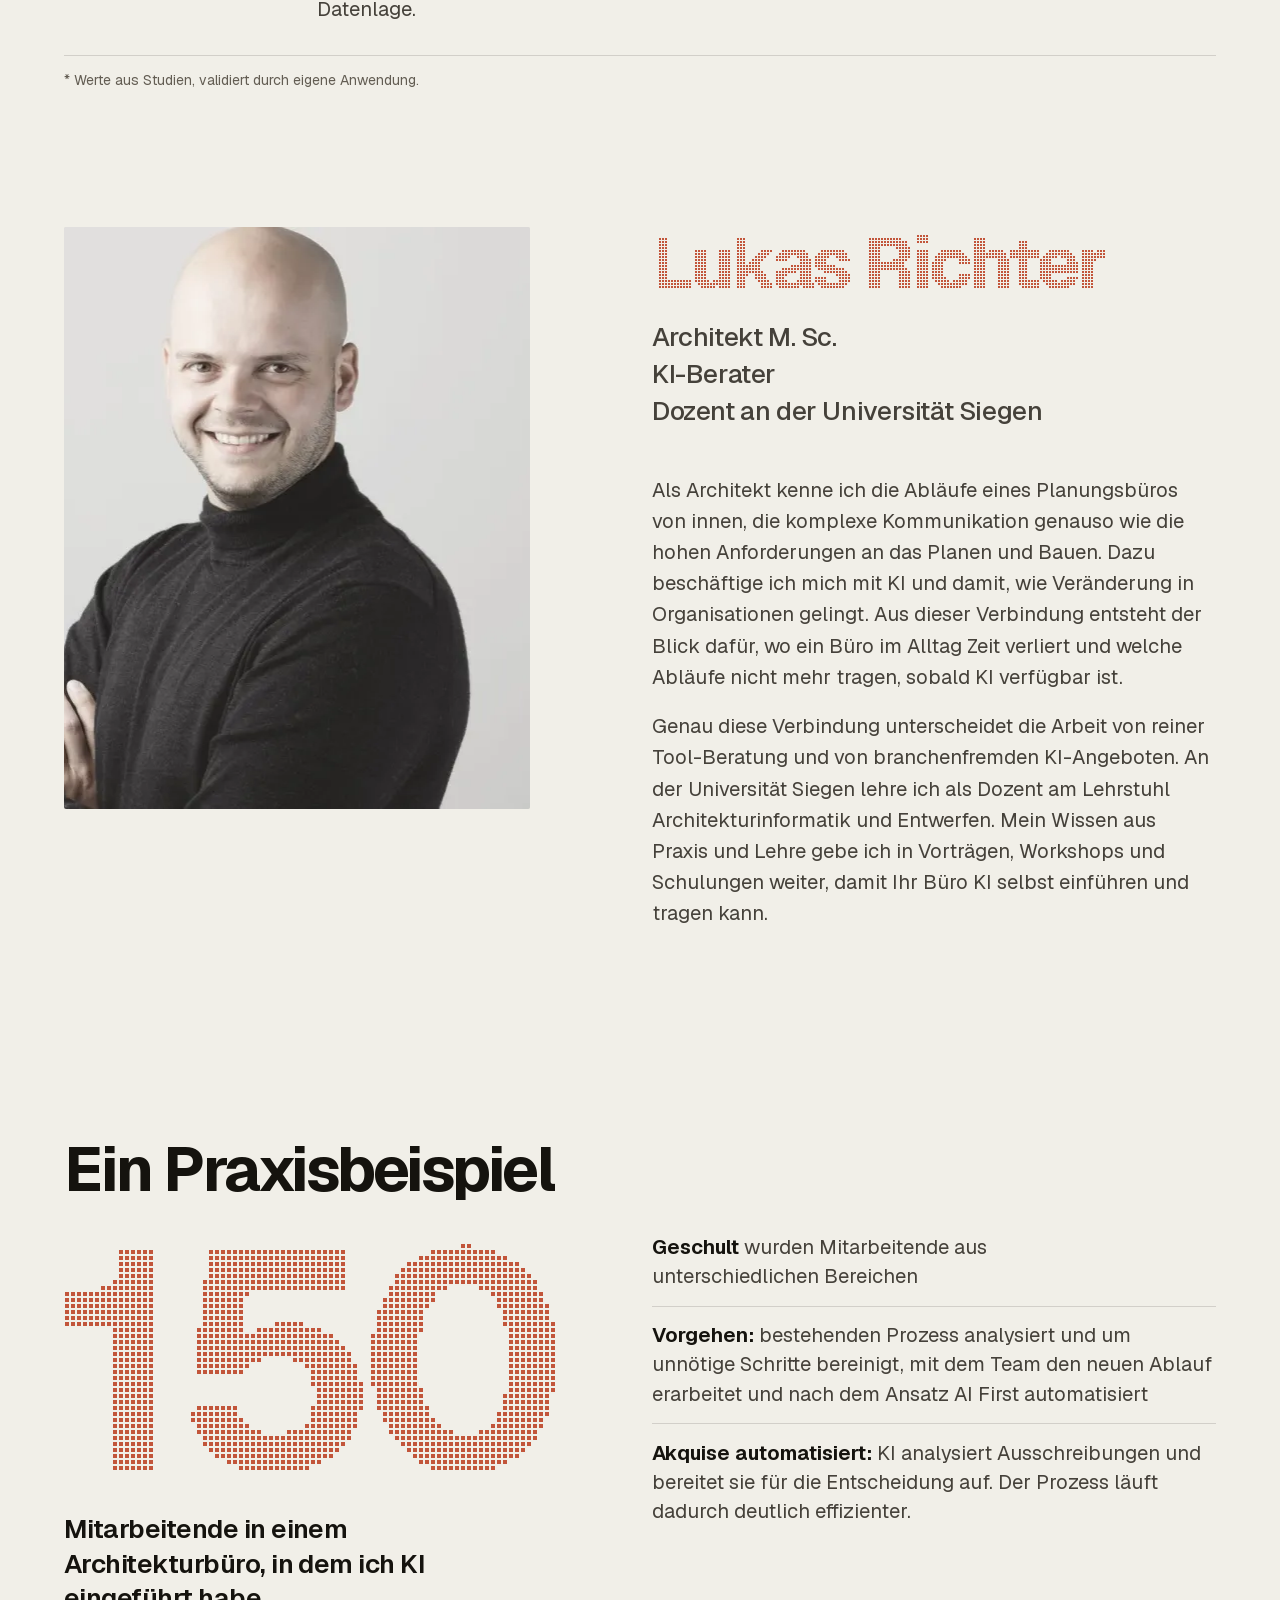
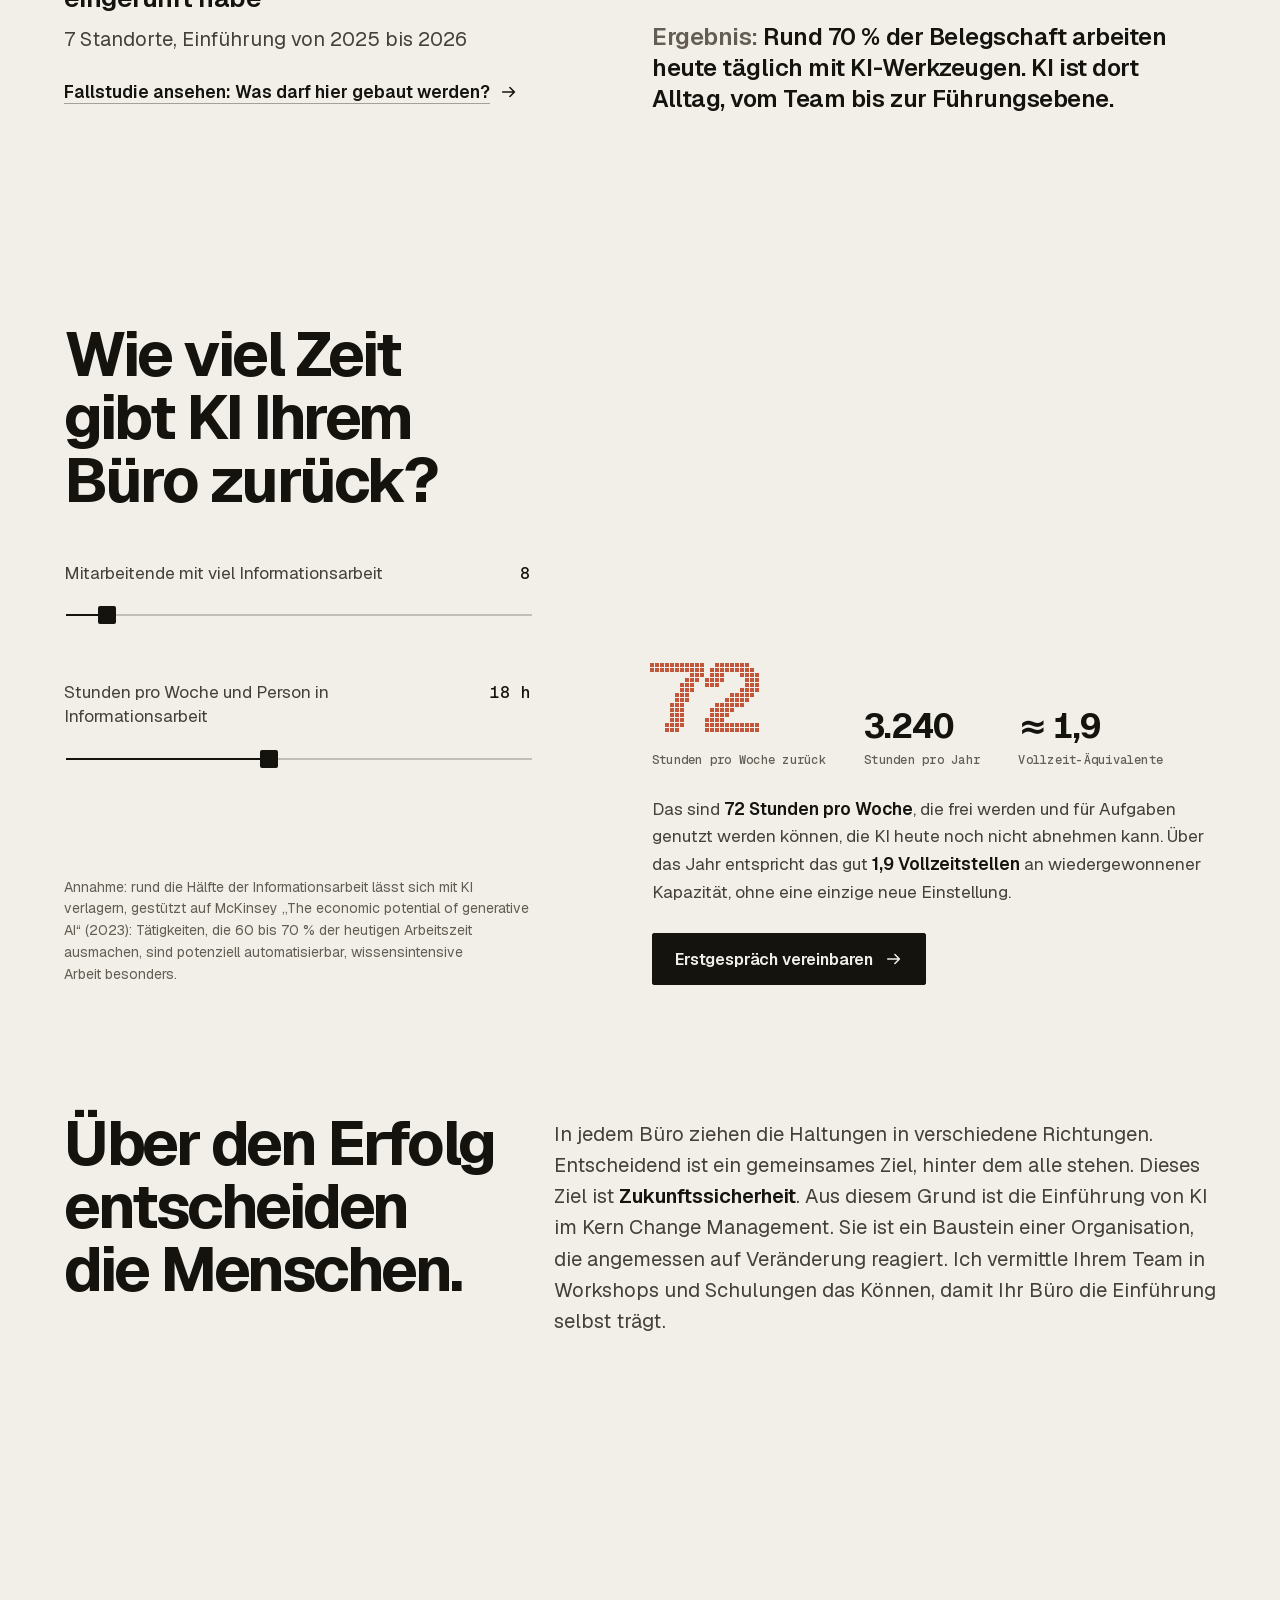
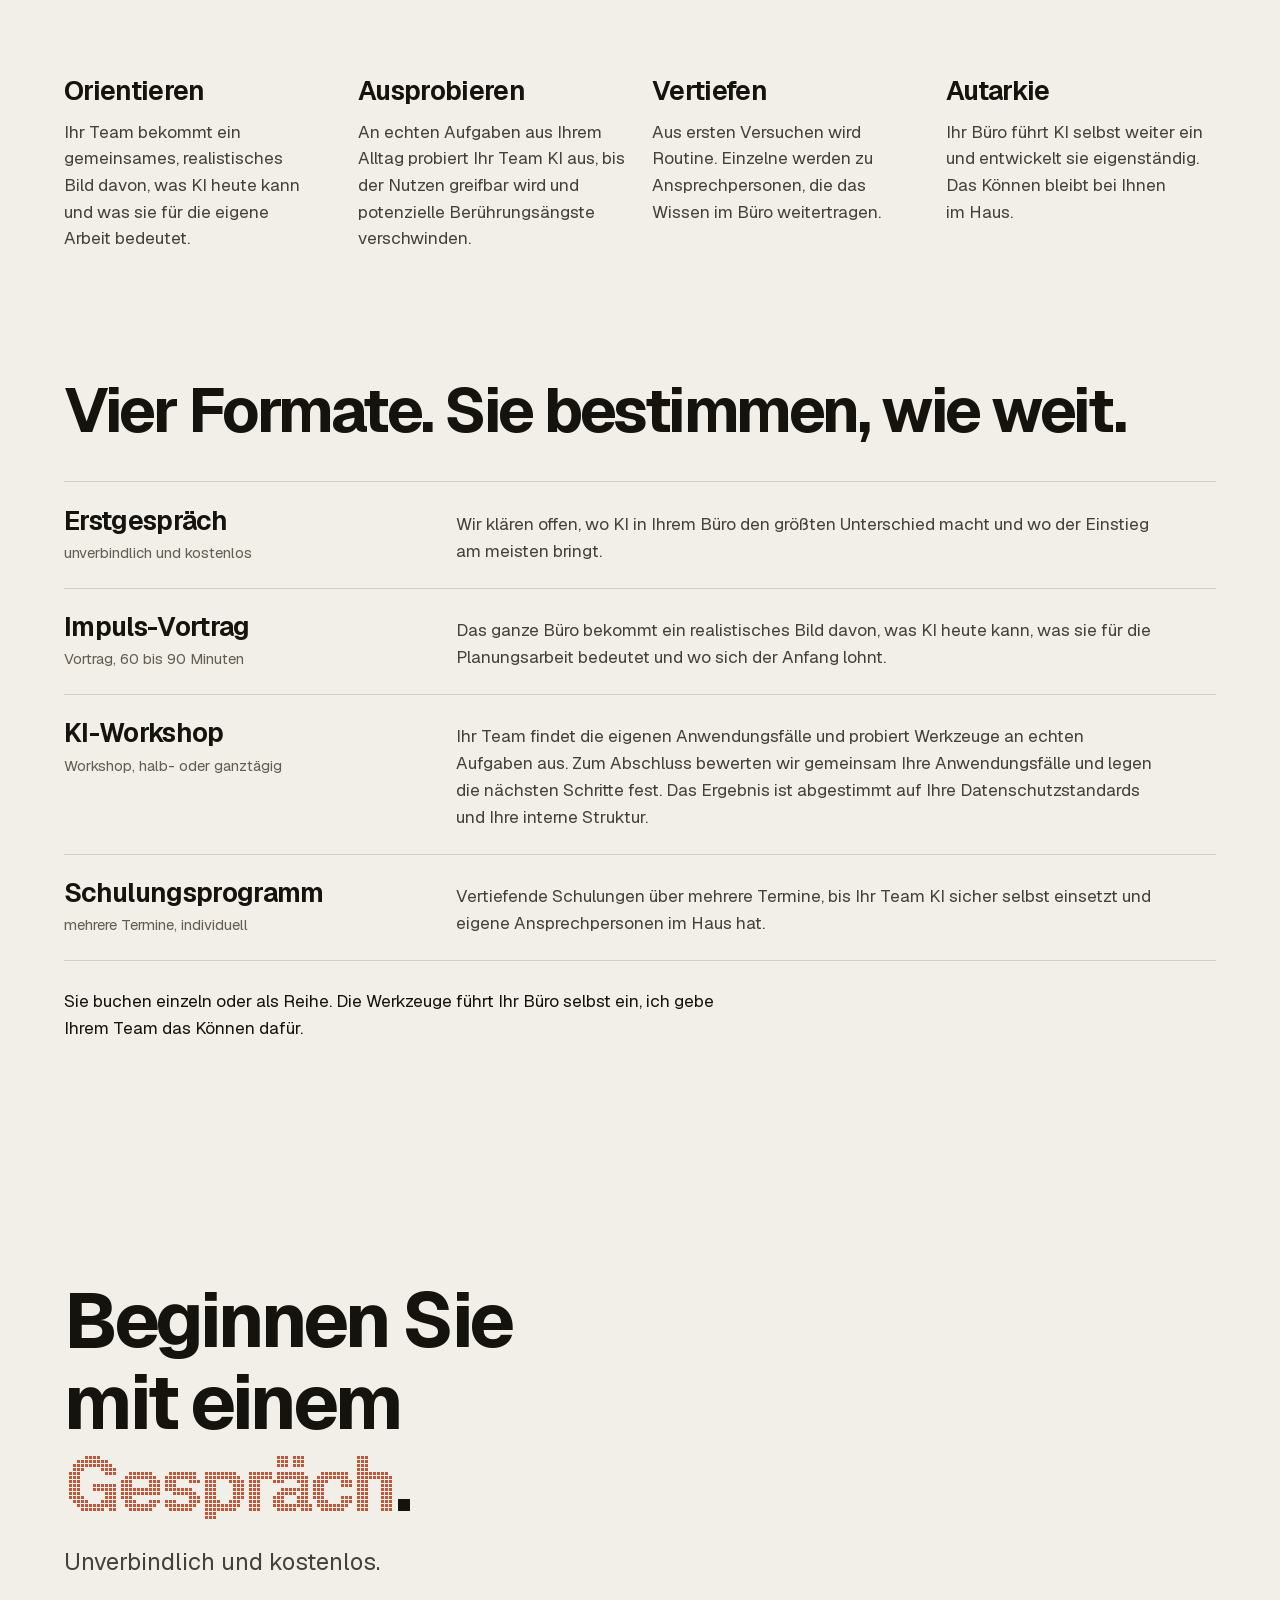
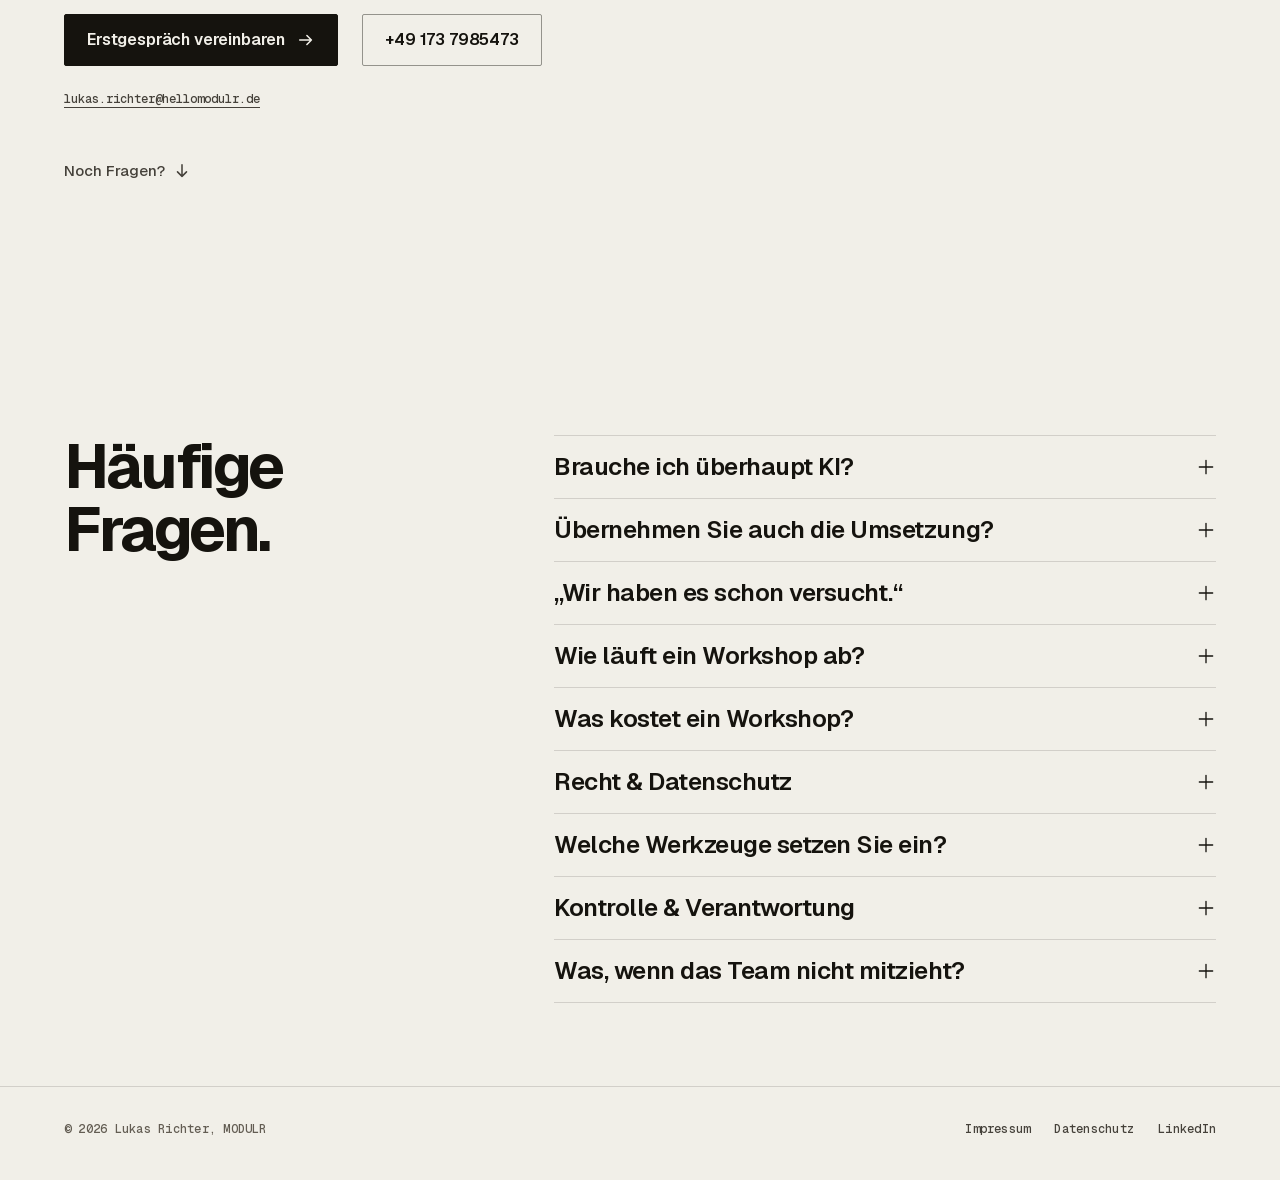
==== commit e734a859: "Remove redundant list item in practice example" ====
--- a/index.html
+++ b/index.html
@@ -158,7 +158,6 @@
       </div>
       <div class="case-text">
         <ul class="case-list">
-          <li><b>KI eingeführt</b>, von Grund auf</li>
           <li><b>Geschult</b> wurden Mitarbeitende aus unterschiedlichen Bereichen</li>
           <li><b>Vorgehen:</b> bestehenden Prozess analysiert und um unnötige Schritte bereinigt, mit dem Team den neuen Ablauf erarbeitet und nach dem Ansatz <span class="nobr">AI First</span> automatisiert</li>
           <li><b>Akquise automatisiert:</b> KI analysiert Ausschreibungen und bereitet sie für die Entscheidung auf. Der Prozess läuft dadurch deutlich effizienter.</li>
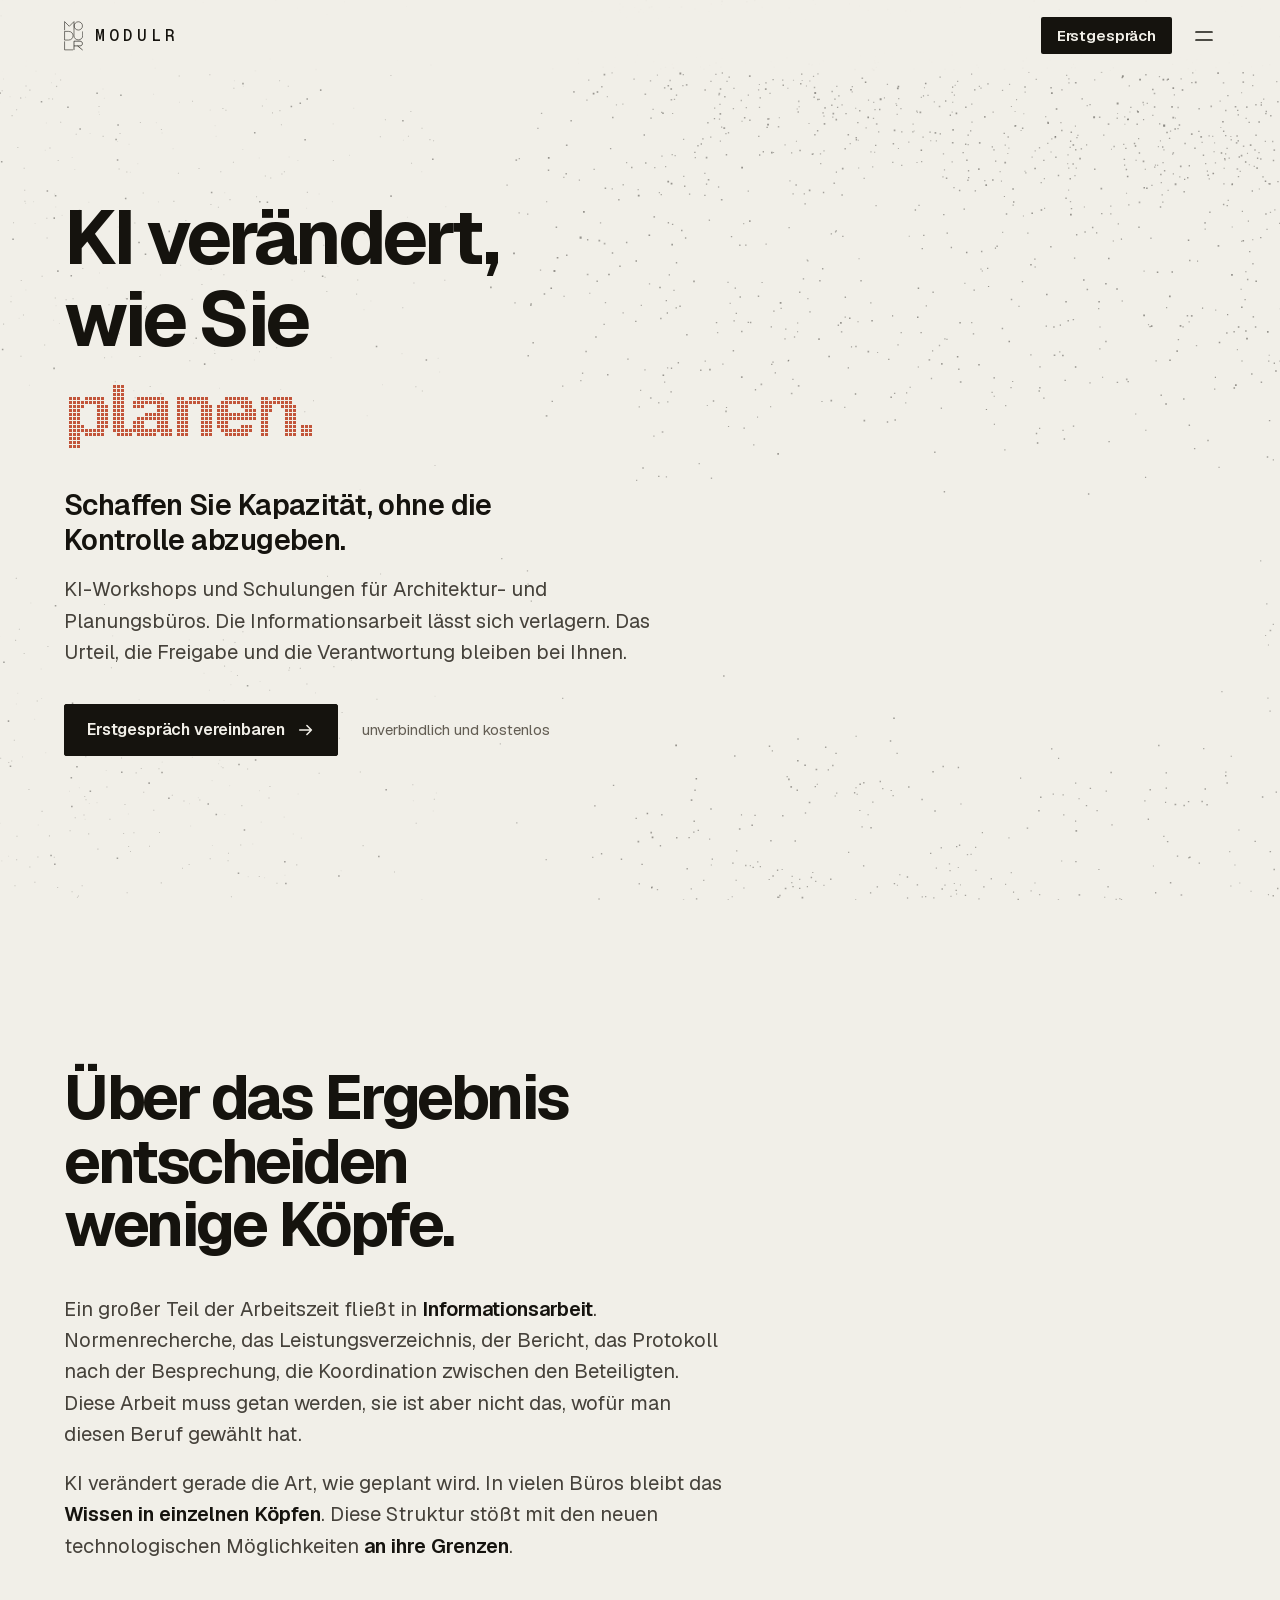
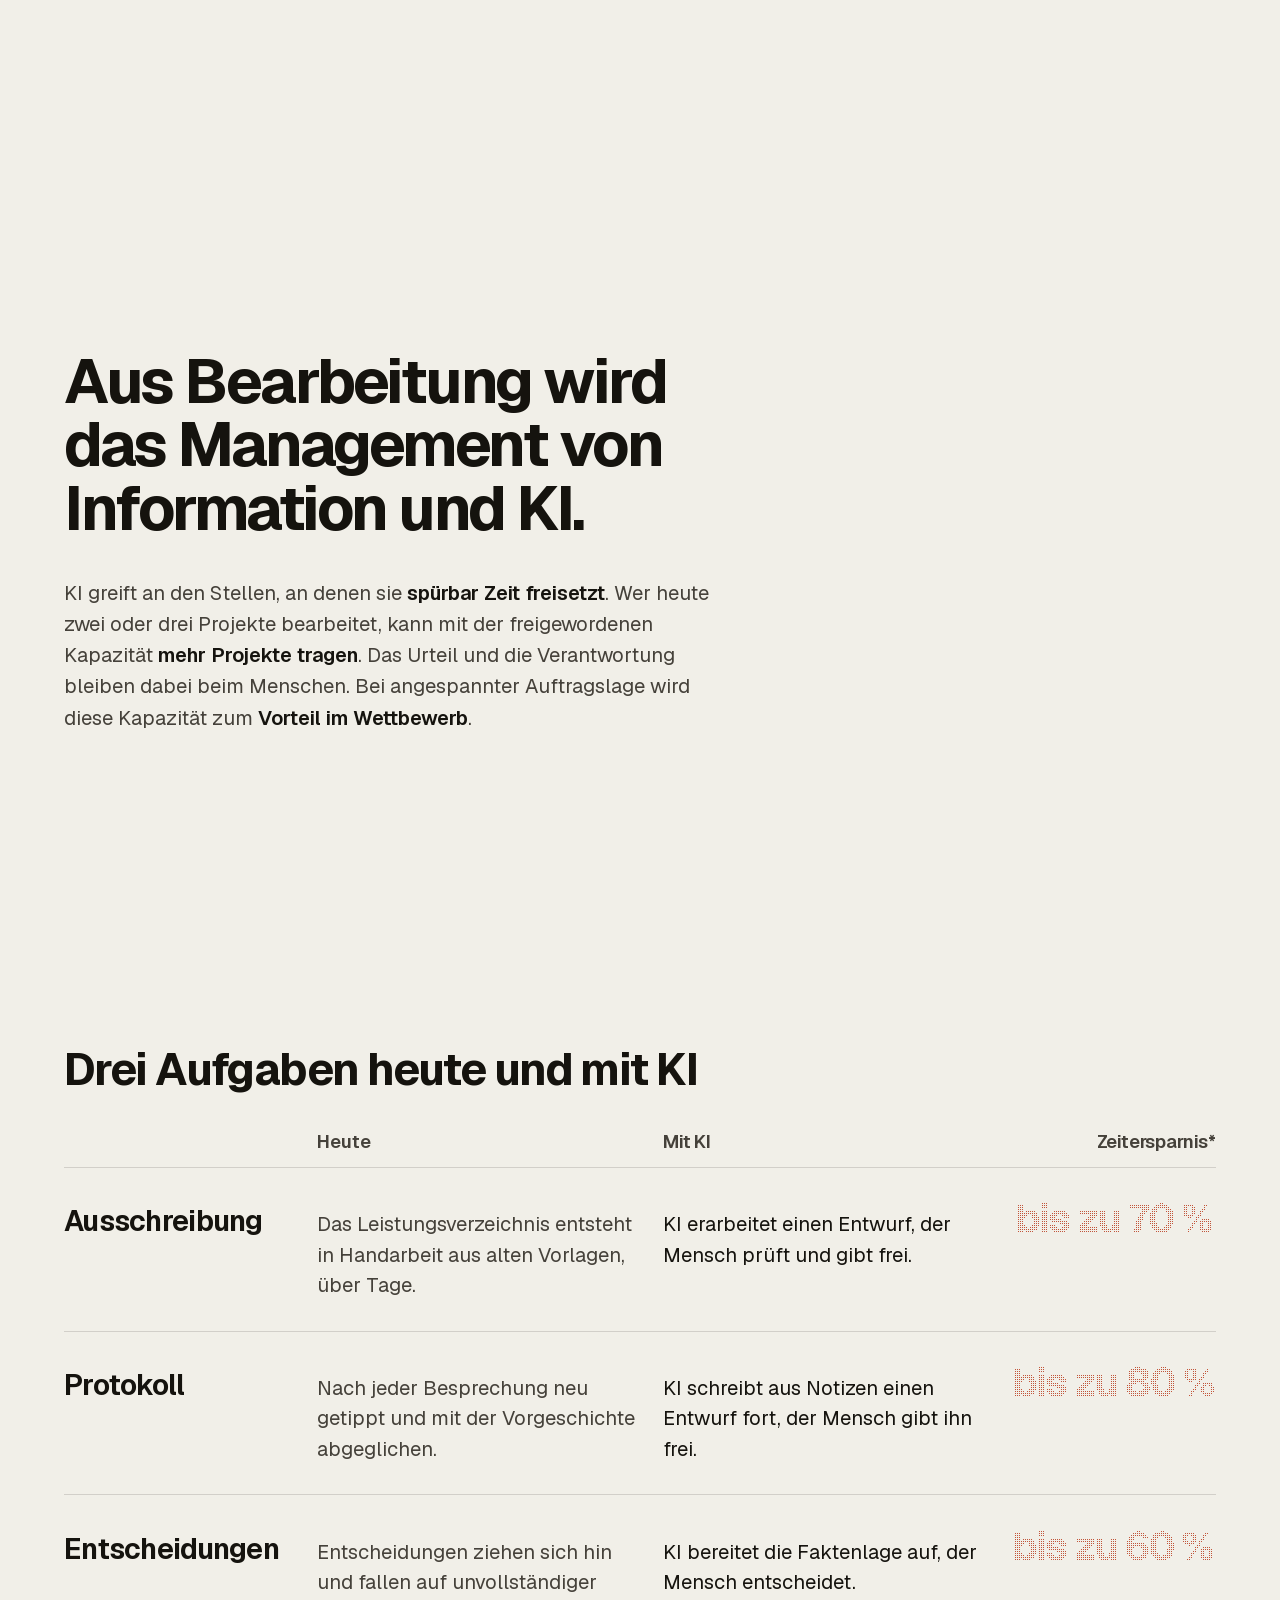
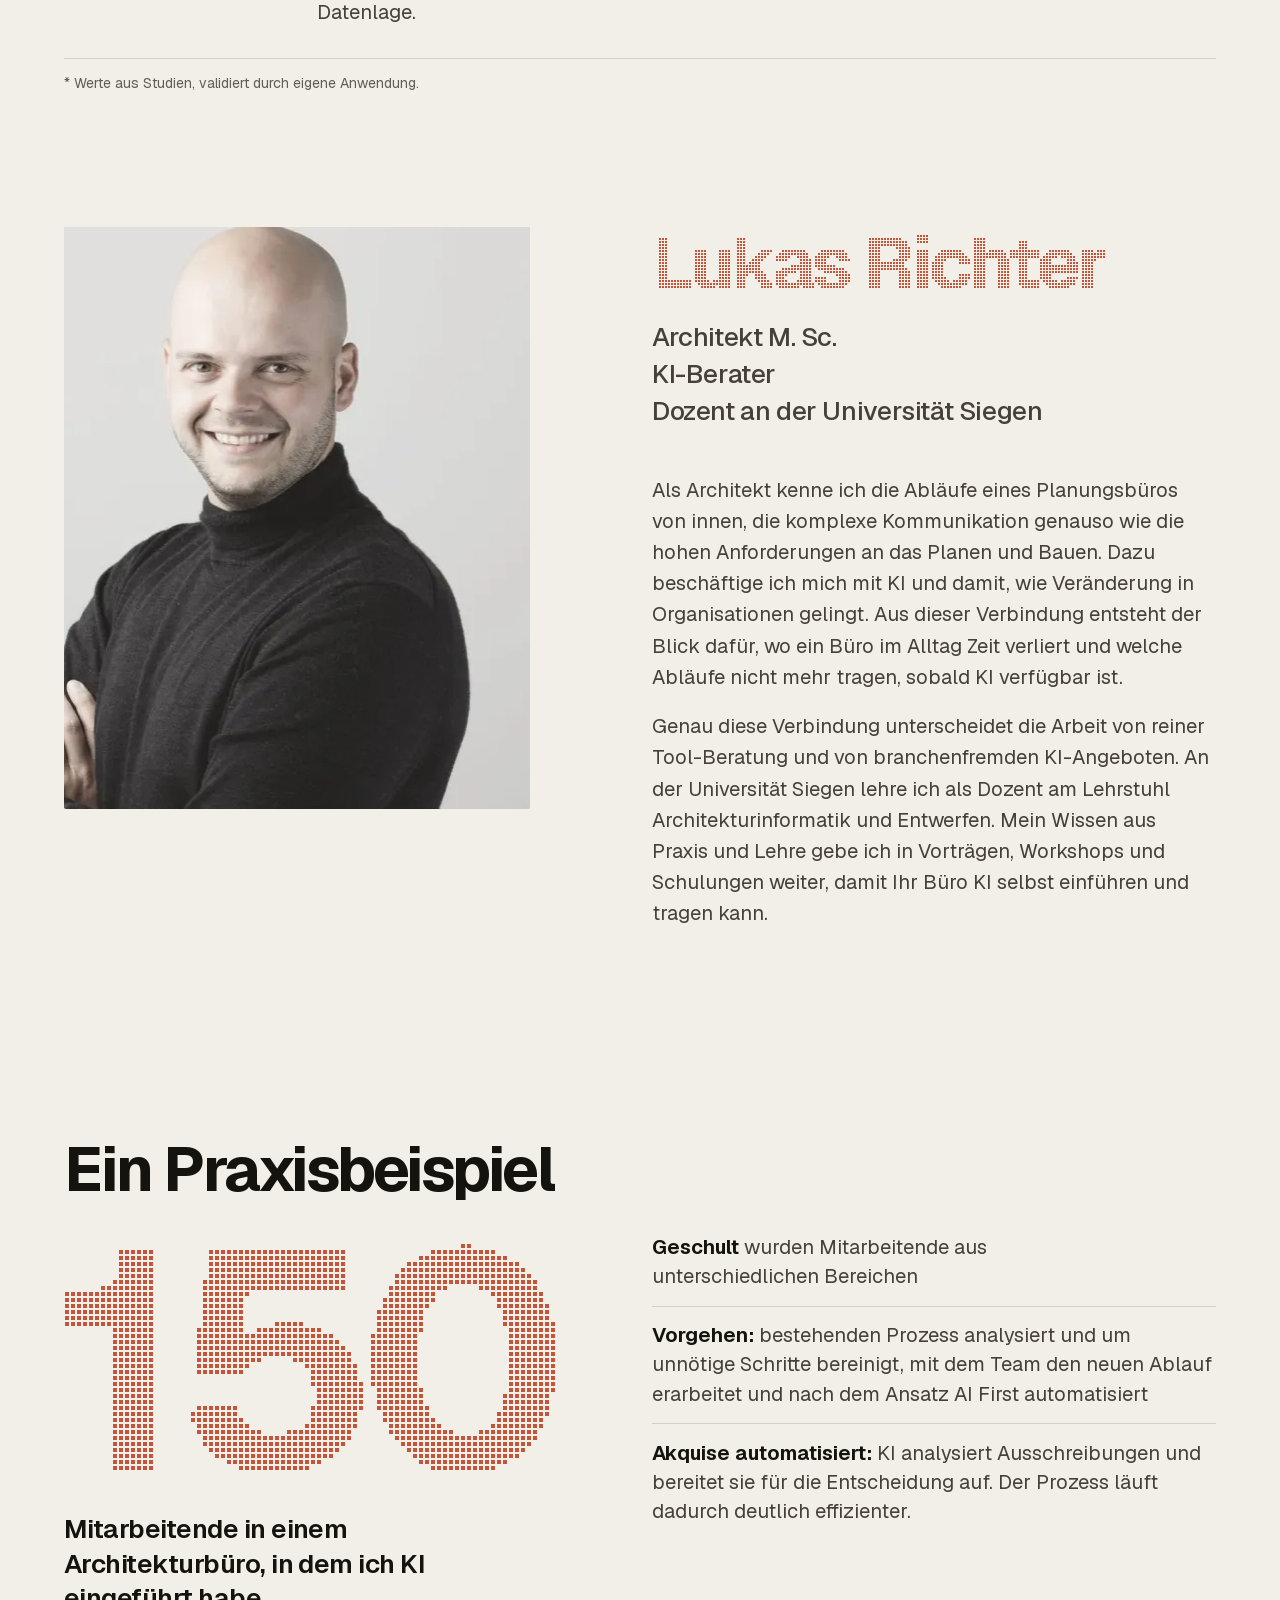
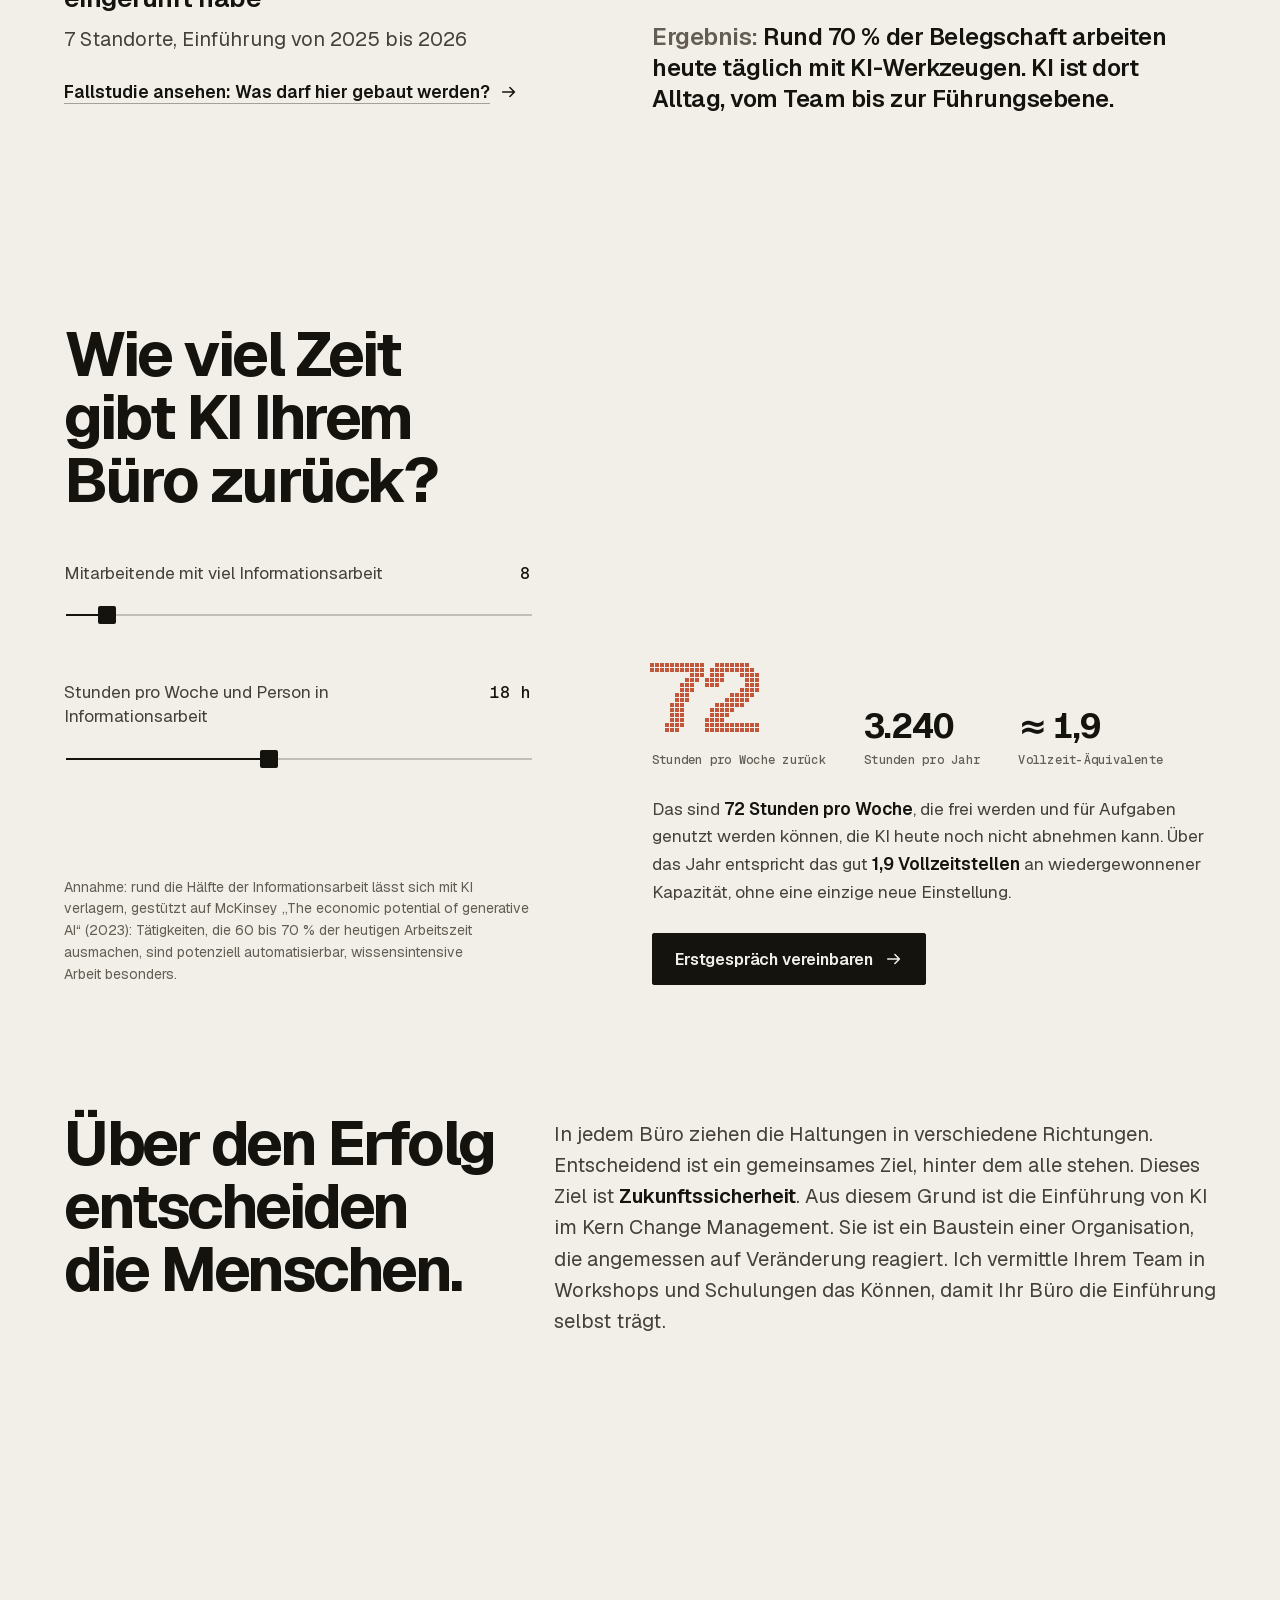
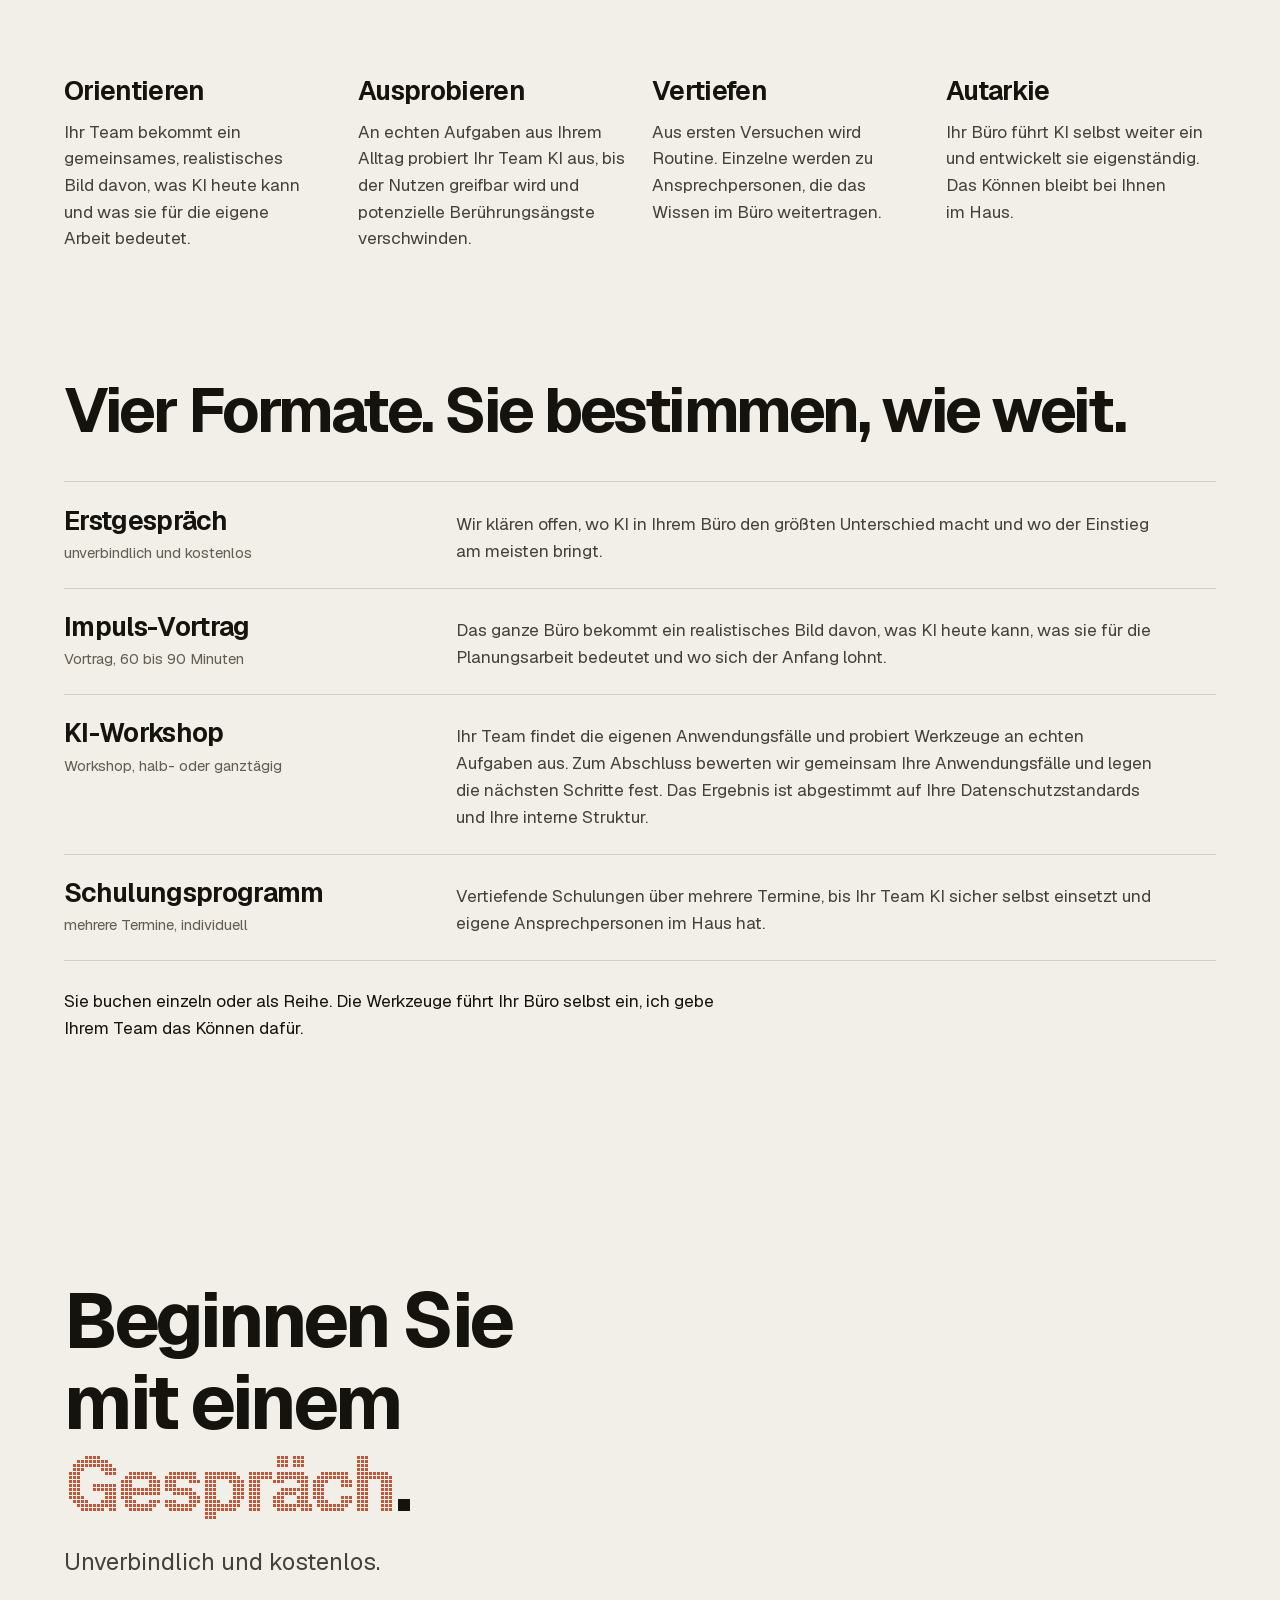
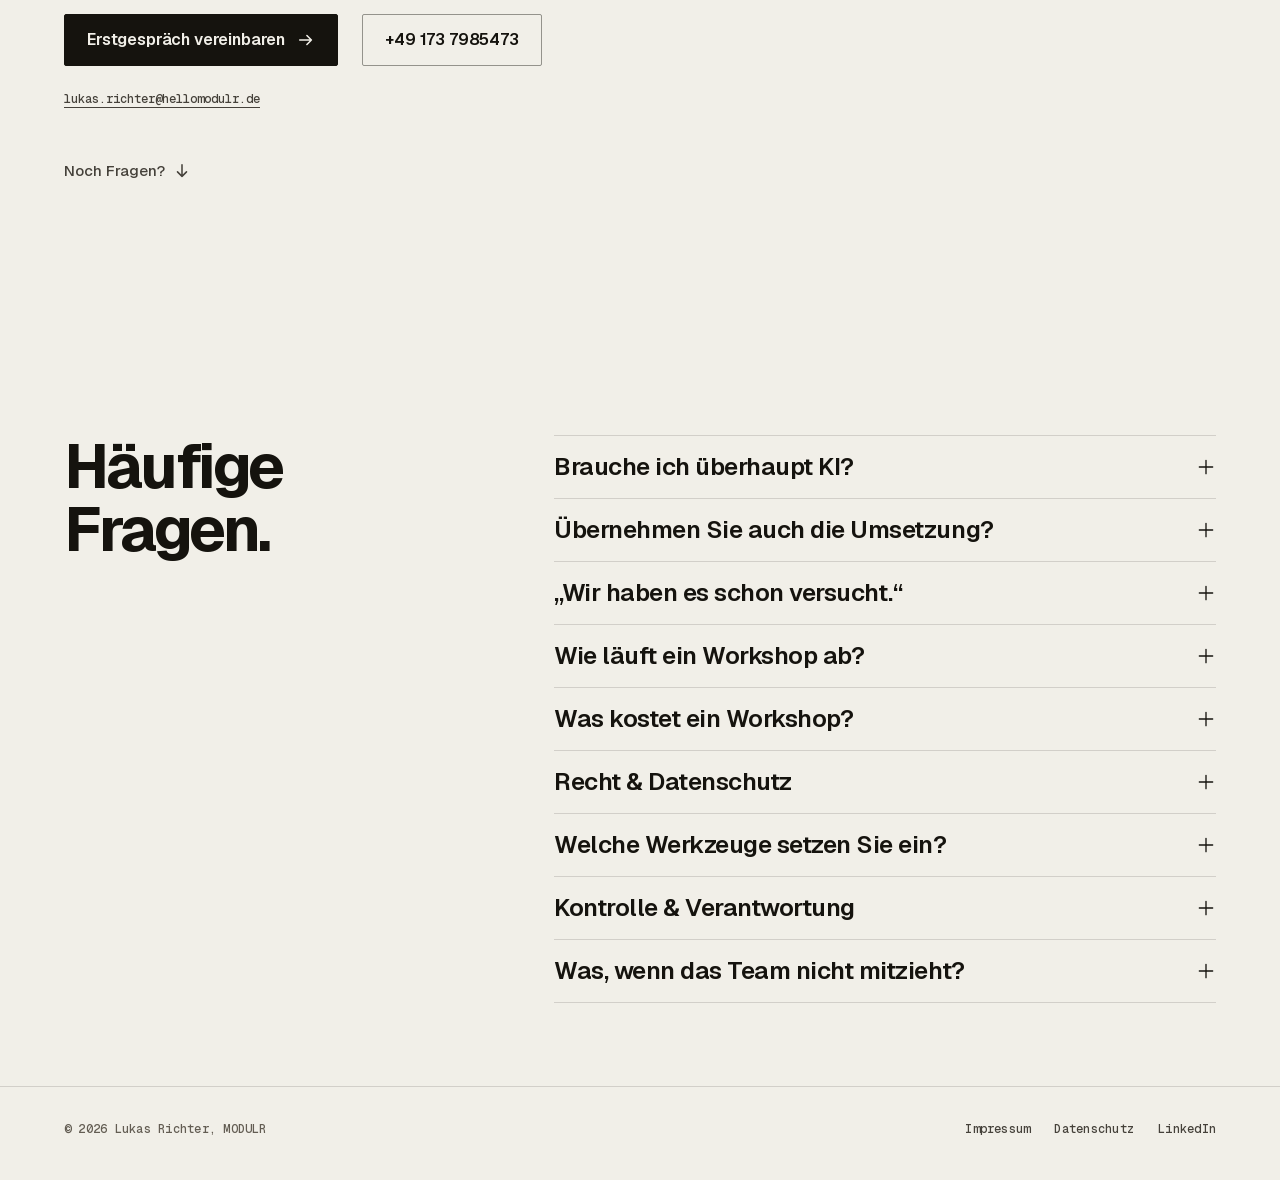
==== commit 9c35e2bd: "Align case study conclusion and enlarge task table headers" ====
--- a/index.html
+++ b/index.html
@@ -34,7 +34,7 @@
 <script>document.documentElement.classList.add('pt-on')</script>
 <link rel="stylesheet" href="css/base.css?v=10">
 <link rel="stylesheet" href="css/farbe.css?v=9">
-<link rel="stylesheet" href="css/ki.css?v=23">
+<link rel="stylesheet" href="css/ki.css?v=24">
 <!-- Privacy-friendly analytics by Plausible (cookieless, DSGVO-freundlich, kein Consent-Banner nötig) -->
 <script async src="https://plausible.io/js/pa-l5oFteO_IKQQXxBPdHPkB.js"></script>
 <script>
--- a/css/ki.css
+++ b/css/ki.css
@@ -113,7 +113,7 @@
 /* ---------- today and with KI: a real table with its own title ---------- */
 .tasks { width: 100%; border-collapse: collapse; }
 .tasks-cap { caption-side: top; text-align: left; padding-bottom: clamp(20px, 4svh, 44px); font: 700 calc(var(--fs-h2) * .72)/1.05 var(--sans); letter-spacing: -.035em; color: var(--fg); }
-.tasks thead th { padding: 0 var(--gap) 14px 0; text-align: left; font: 500 var(--fs-label)/1.4 var(--mono); letter-spacing: .02em; color: var(--fg-3); }
+.tasks thead th { padding: 0 var(--gap) 14px 0; text-align: left; font: 600 calc(var(--fs-body) * .92)/1.3 var(--sans); letter-spacing: -.01em; color: var(--fg-2); }
 .tasks tbody th, .tasks td { padding: clamp(18px, 3.4svh, 34px) var(--gap) clamp(18px, 3.4svh, 34px) 0; vertical-align: baseline; border-top: 1px solid var(--hair); text-align: left; }
 .tasks tbody th { width: 22%; font: 650 calc(var(--fs-h3) * 1.08)/1.15 var(--sans); letter-spacing: -.025em; }
 .tasks td { font-size: var(--fs-body); line-height: 1.5; color: var(--fg-2); width: 30%; }
@@ -293,7 +293,7 @@
   .tasks tbody th, .tasks td { display: block; width: auto; border: 0; padding: 0 0 6px; text-align: left; font-size: 15px; }
   .tasks tbody th { font-size: 21px; padding-bottom: 8px; }
   .tasks td.num { margin-top: 6px; font-size: 25px; }
-  .tasks td.num::before { content: 'Zeitersparnis* '; font: 500 var(--fs-label)/1 var(--mono); color: var(--fg-3); letter-spacing: .02em; }
+  .tasks td.num::before { content: 'Zeitersparnis* '; font: 600 15px/1 var(--sans); color: var(--fg-2); letter-spacing: -.01em; }
   .about-head .h2 { font-size: 40px; }
   .about-photo { aspect-ratio: 4 / 5; max-height: 52svh; width: 100%; margin: 24px 0 0; }
   .roles { margin-top: 12px; font-size: 18px; }
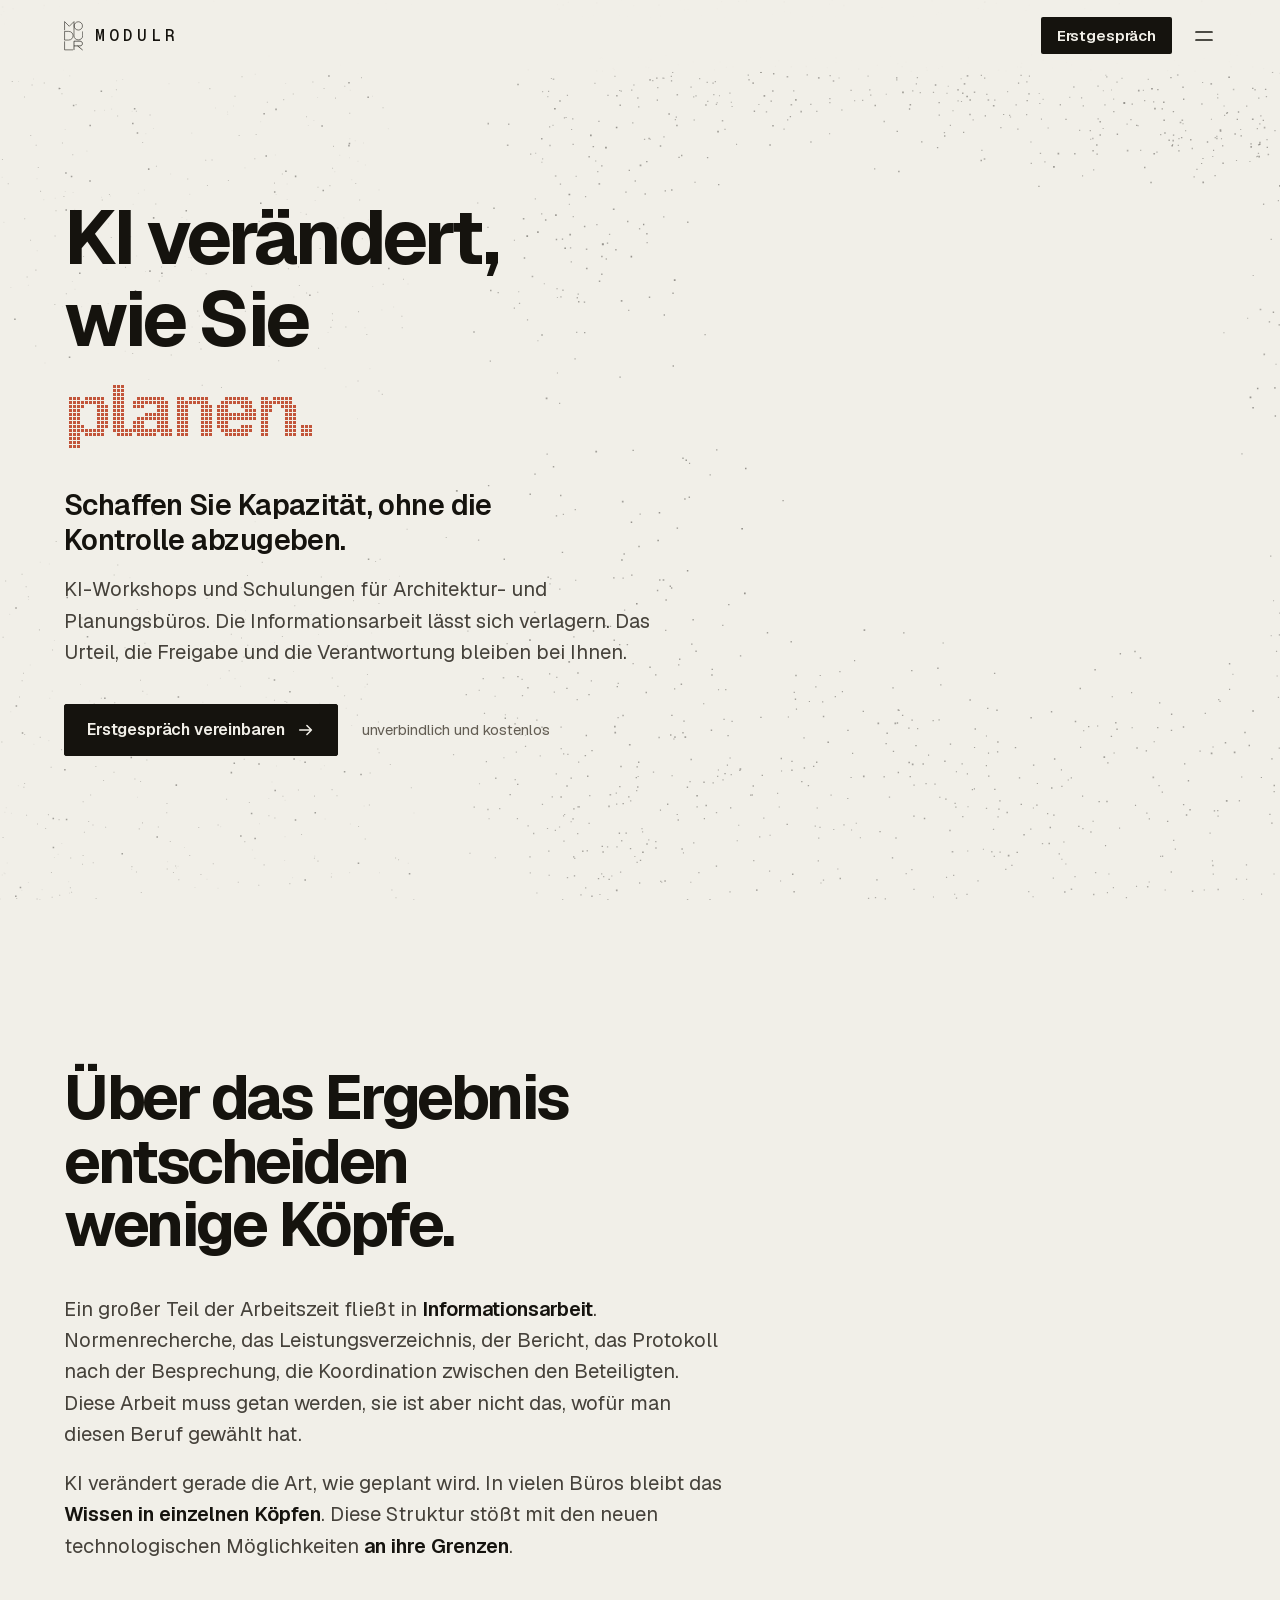
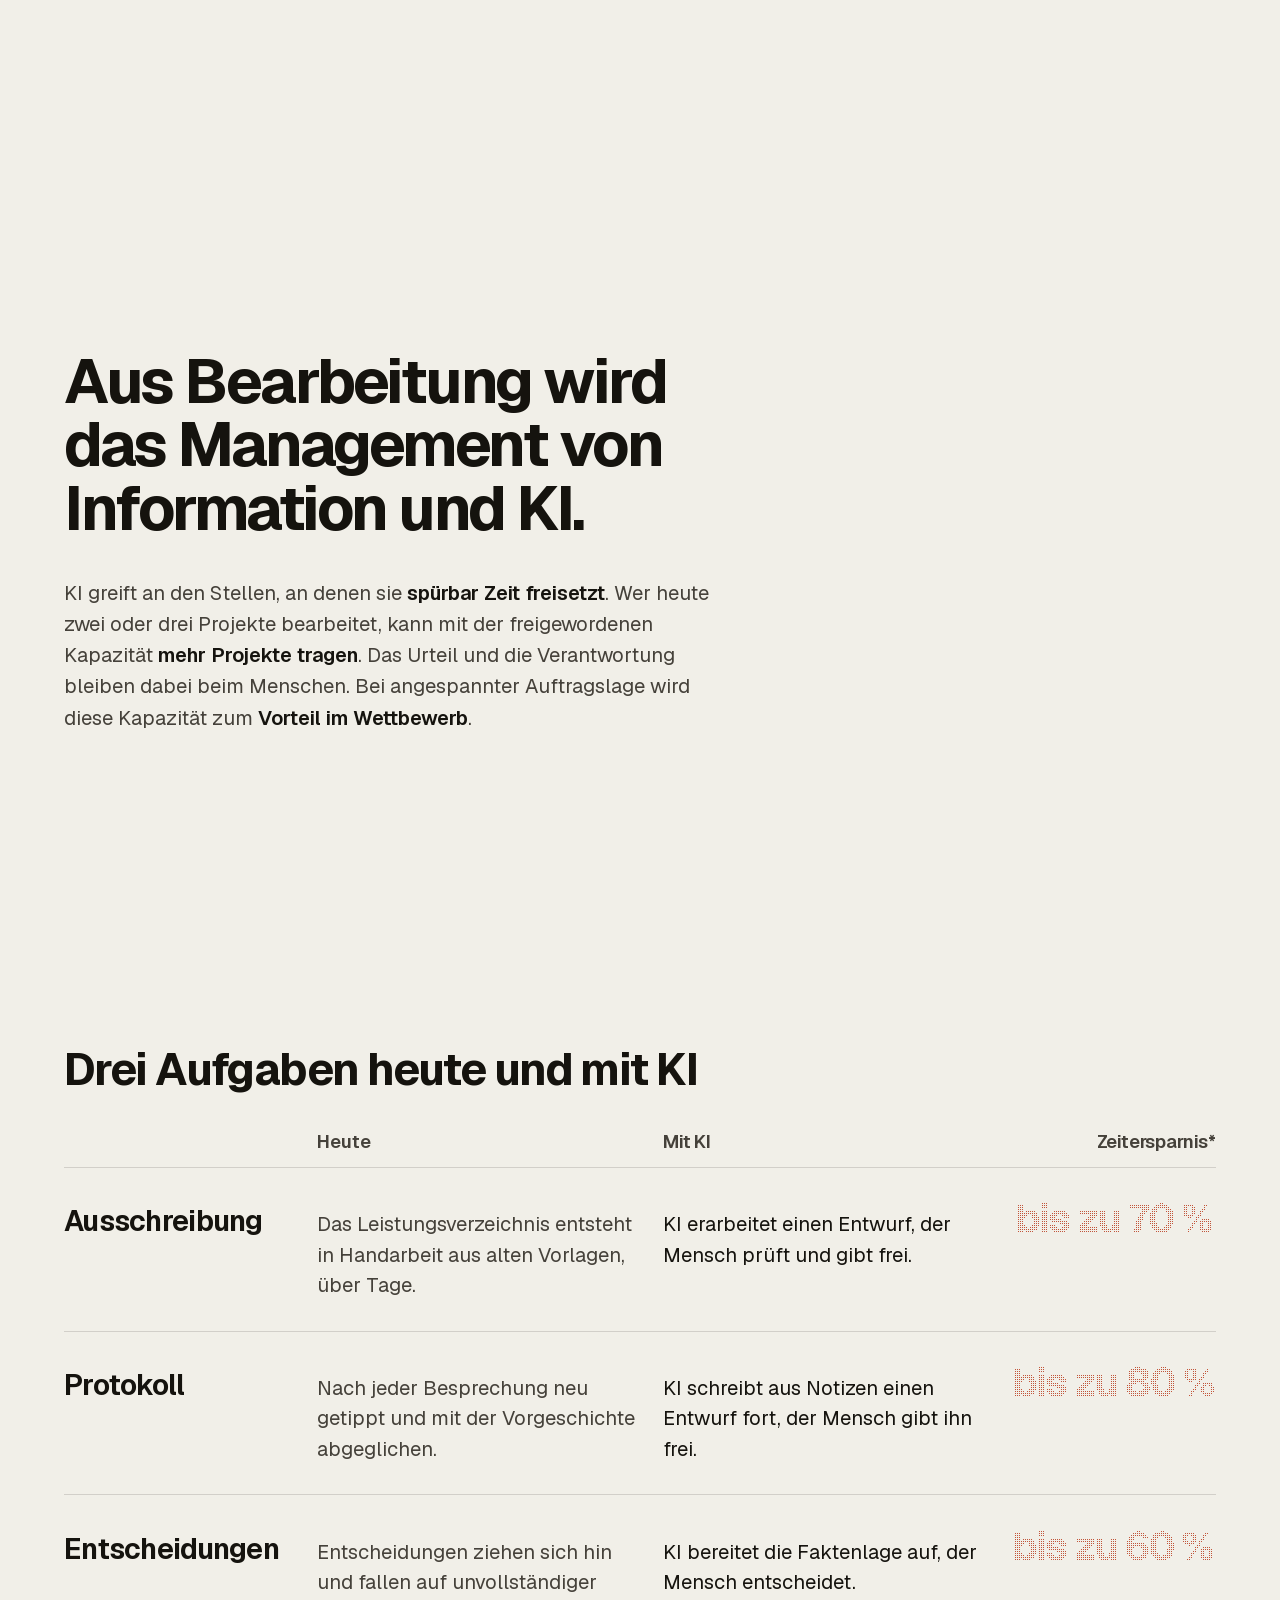
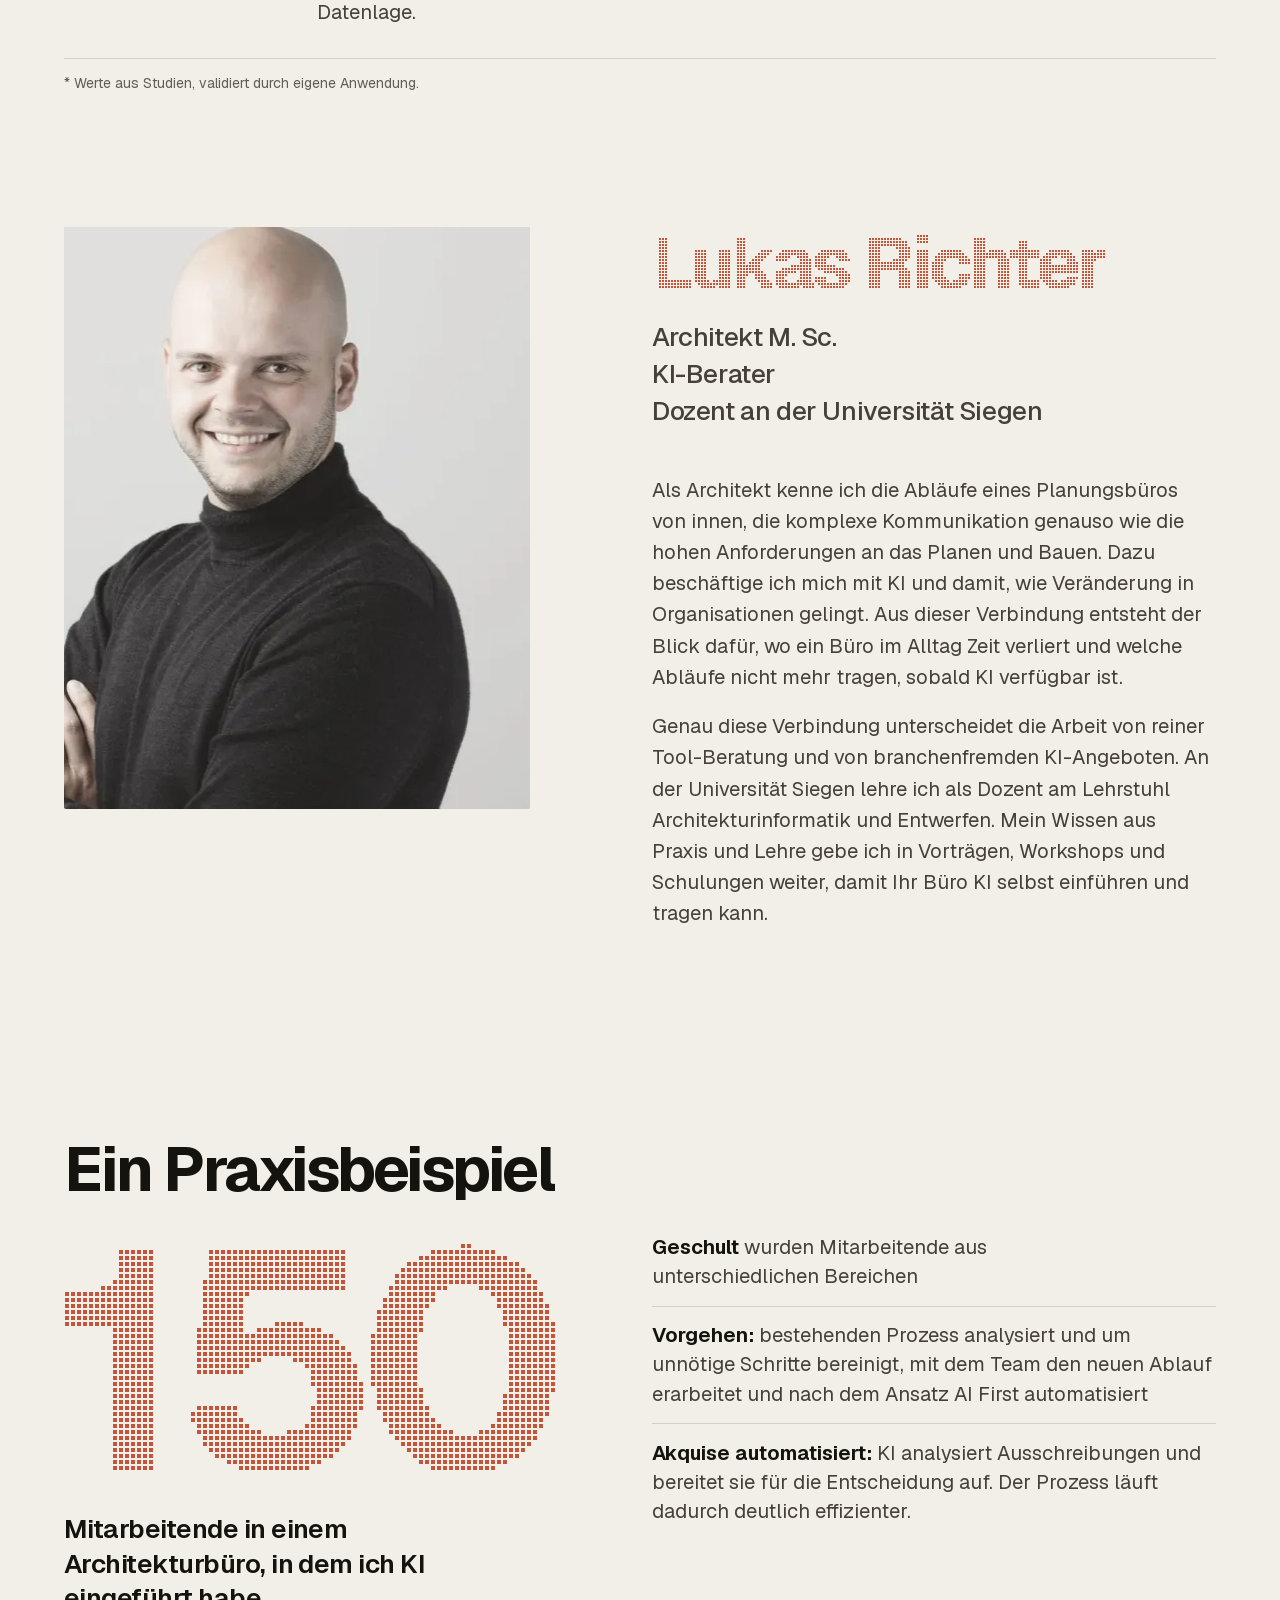
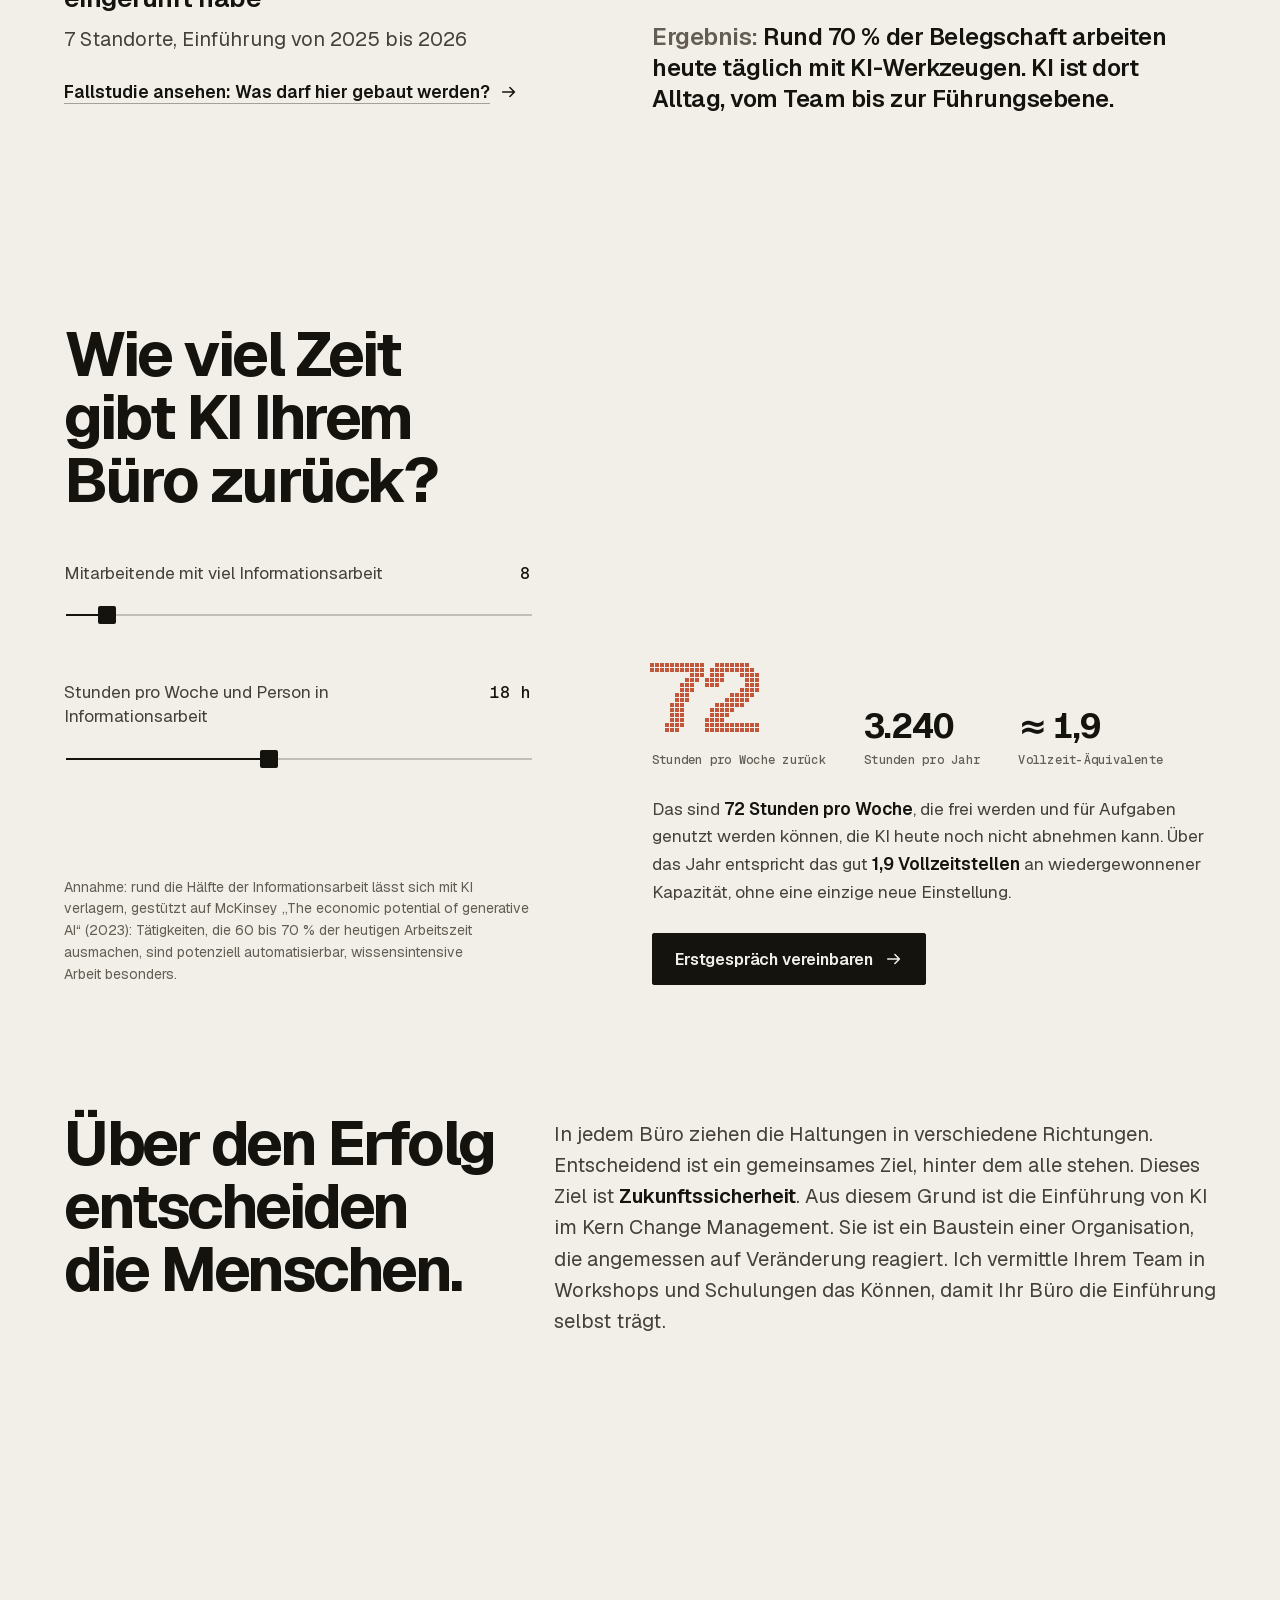
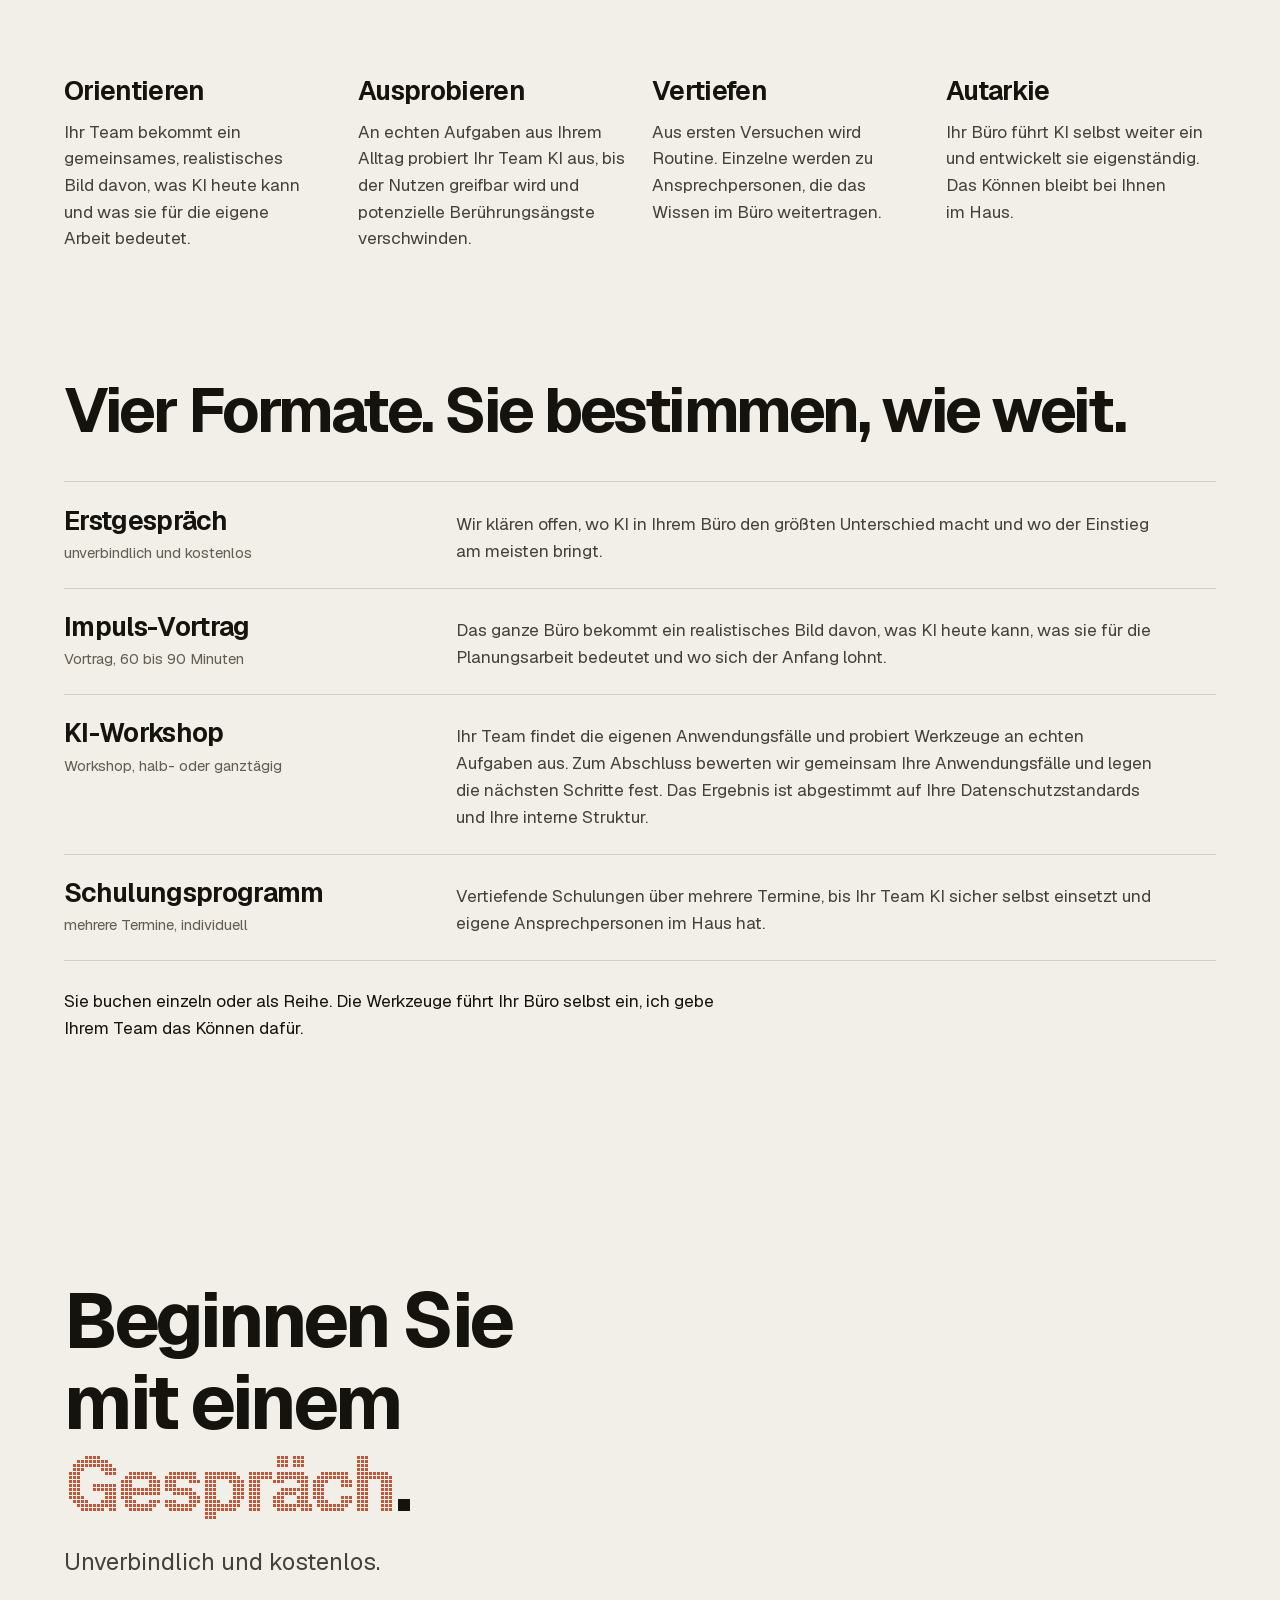
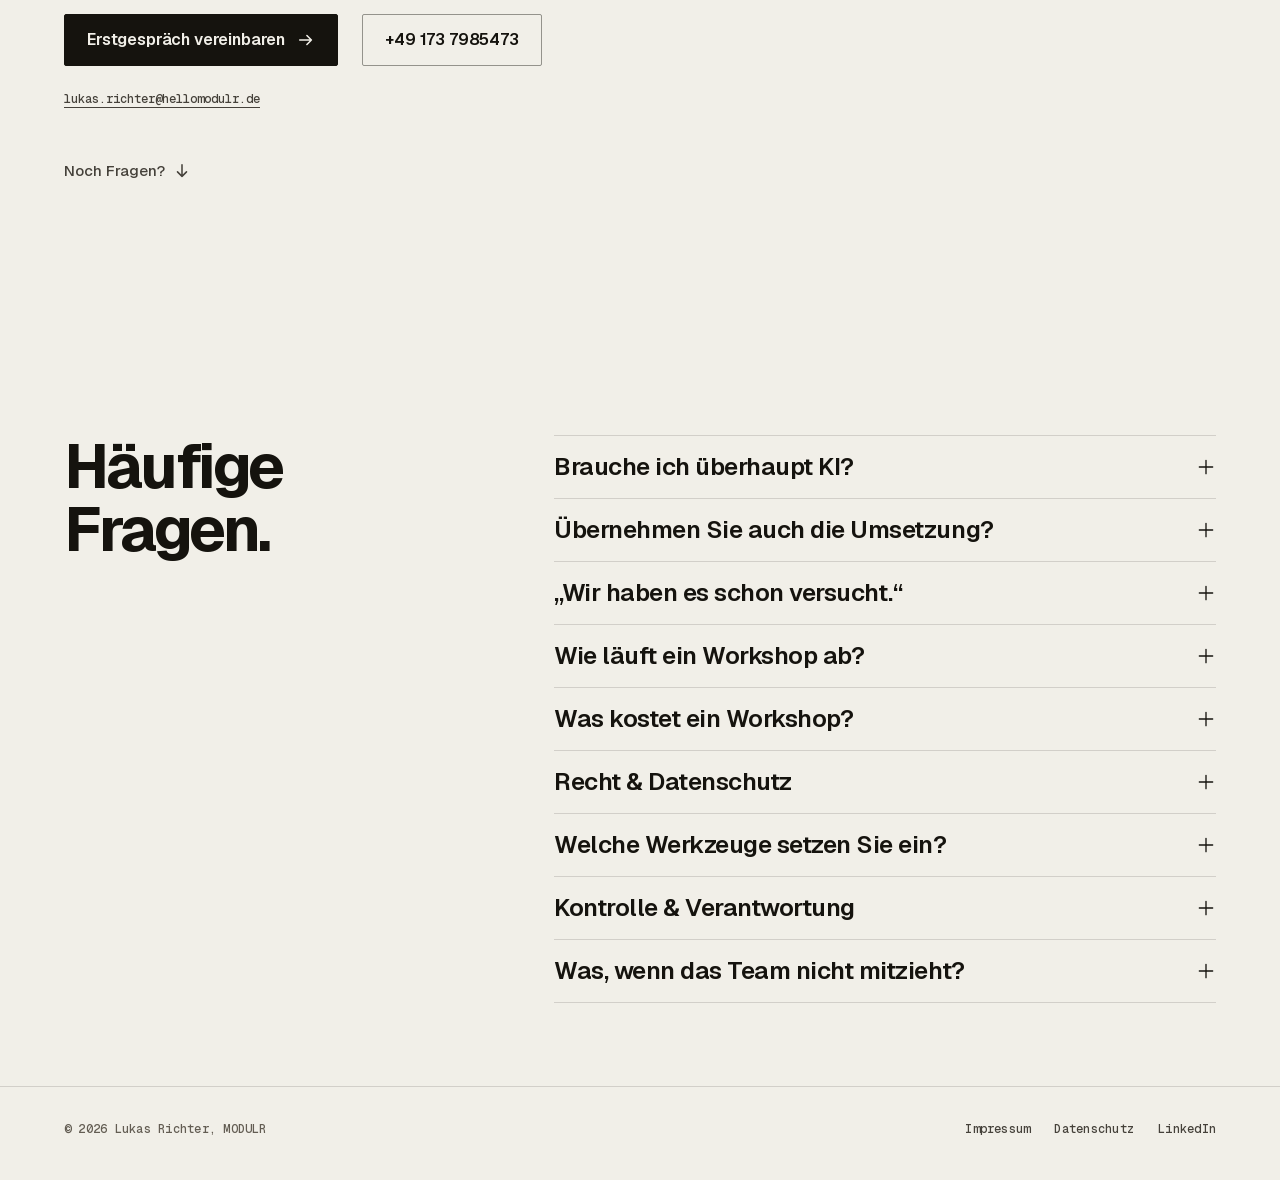
==== commit 485a566e: "Tile point field paths for faster rendering in Safari" ====
--- a/index.html
+++ b/index.html
@@ -265,7 +265,7 @@
 <div class="curtain-in" aria-hidden="true"></div>
 
 <script src="js/menu.js?v=1" defer></script>
-<script src="js/punkte.js?v=9" defer></script>
+<script src="js/punkte.js?v=10" defer></script>
 <script src="js/punkttype.js?v=2" defer></script>
 <script src="js/roller.js?v=2" defer></script>
 <script src="js/ki.js?v=15" defer></script>
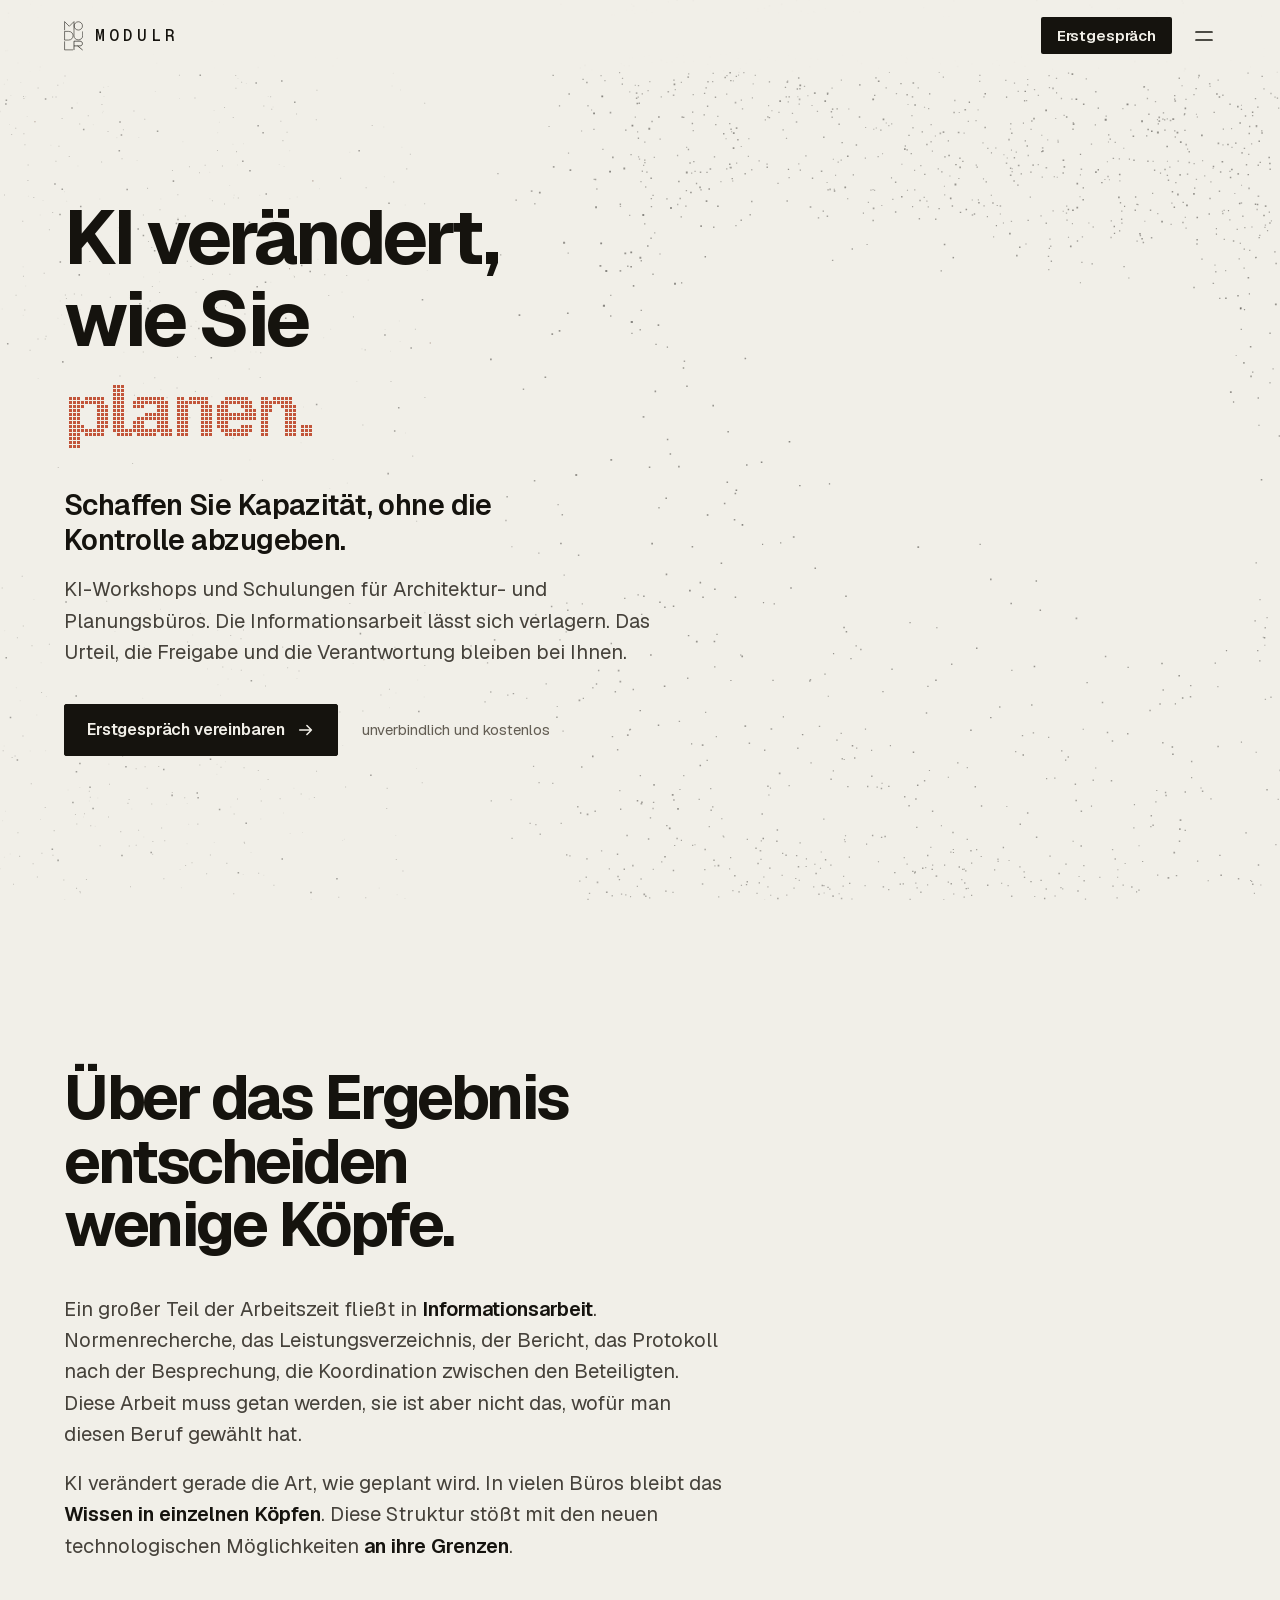
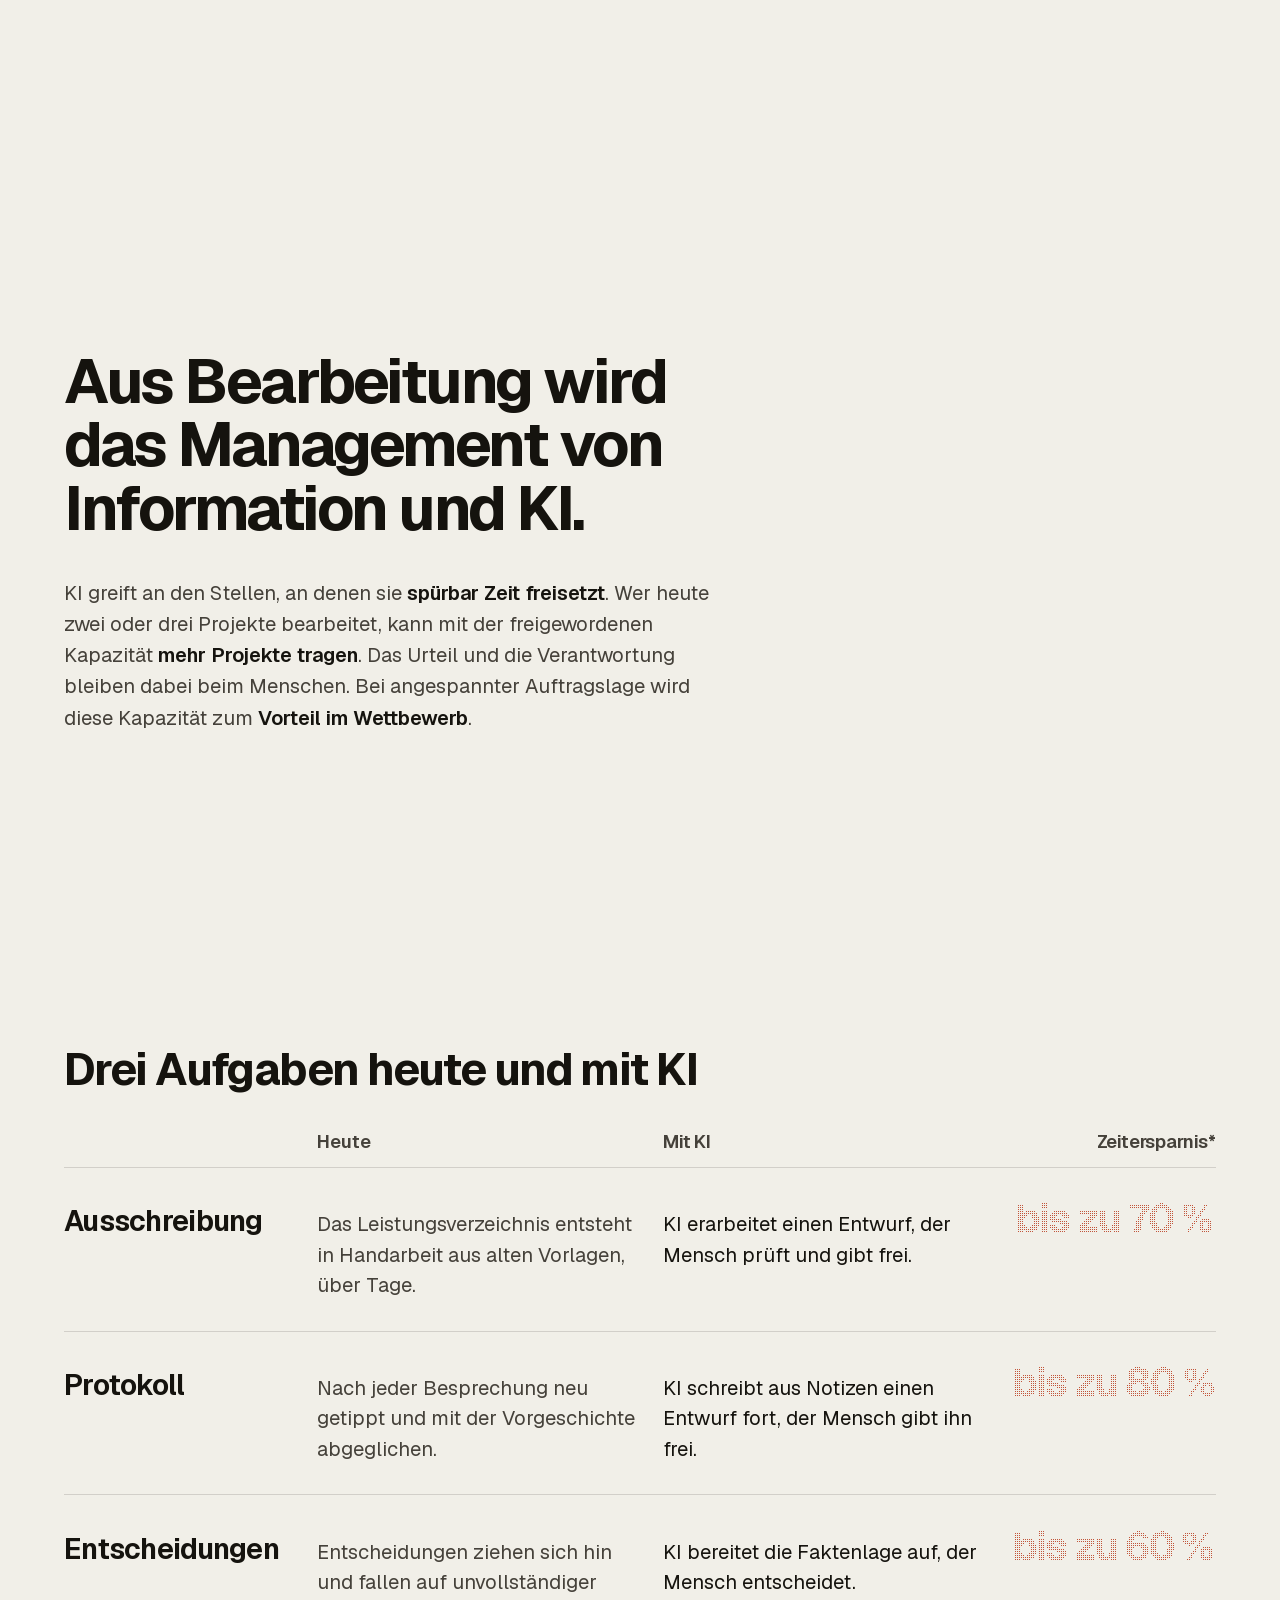
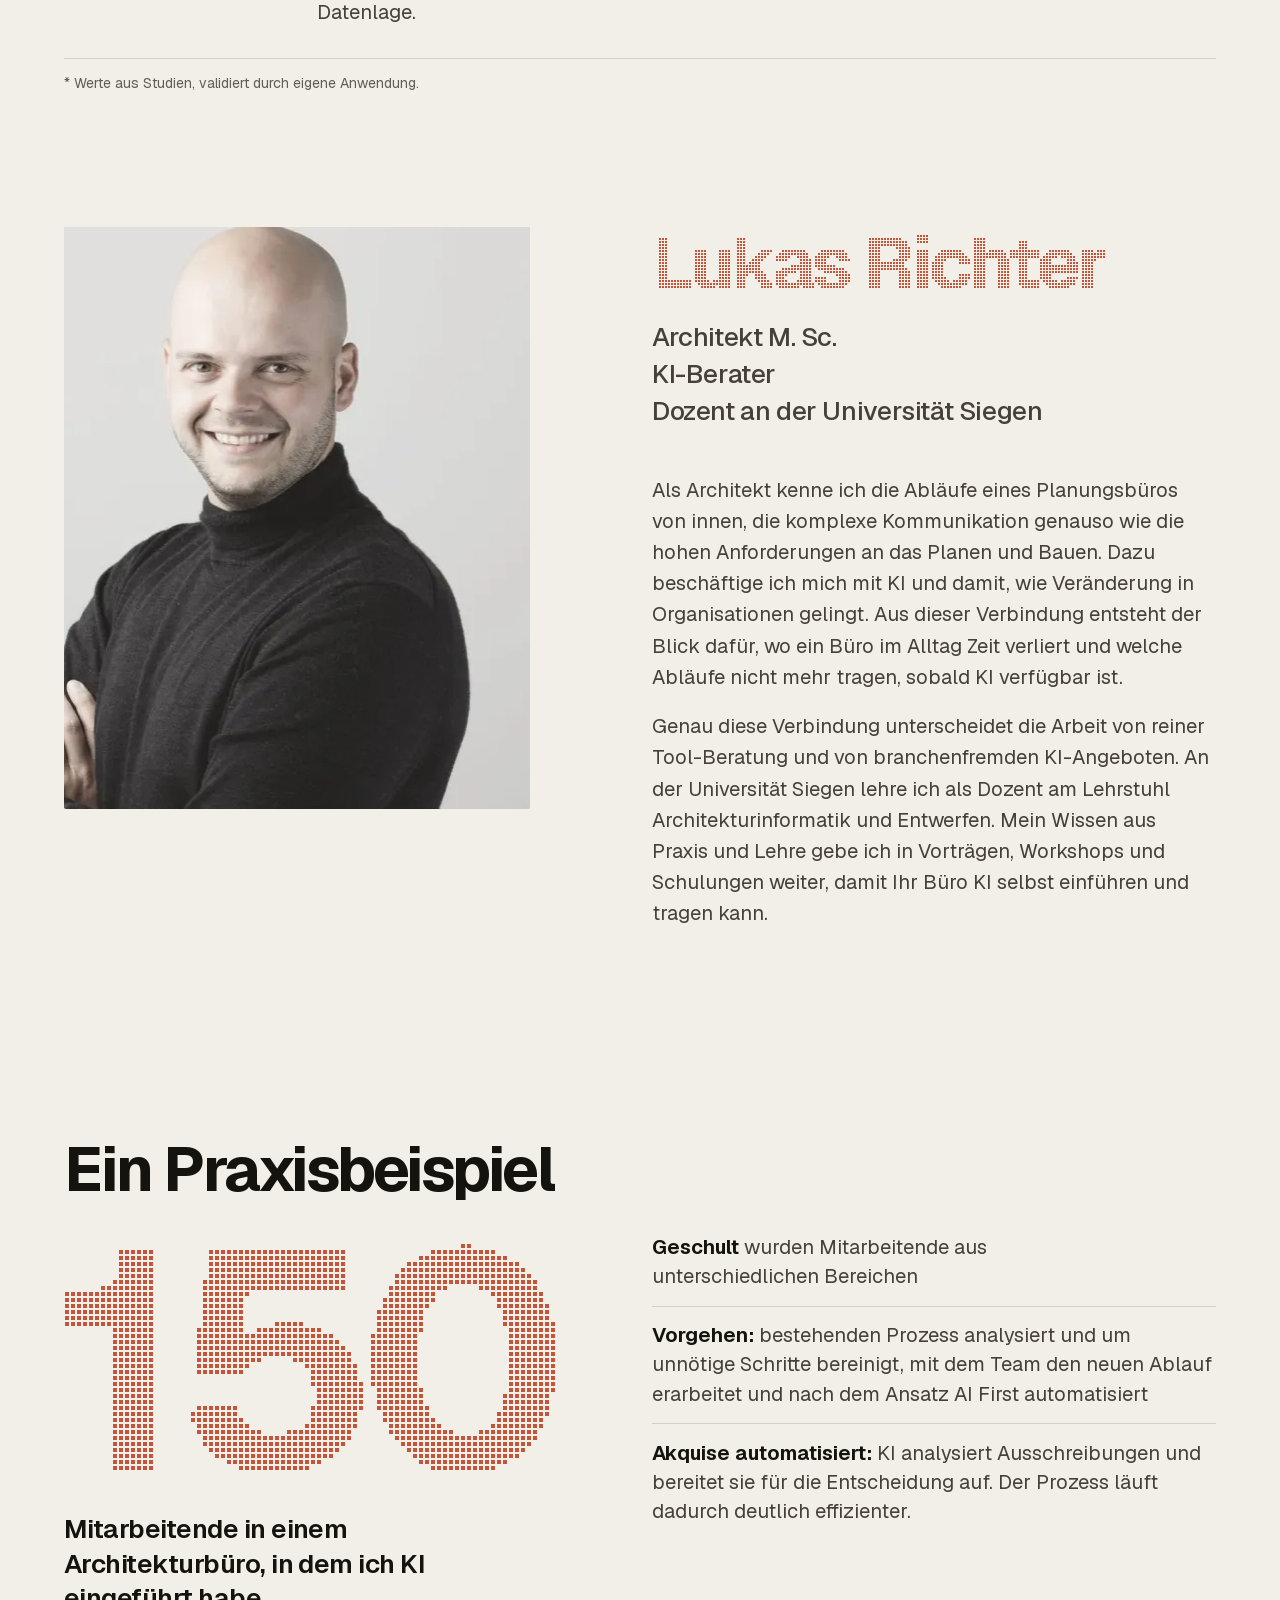
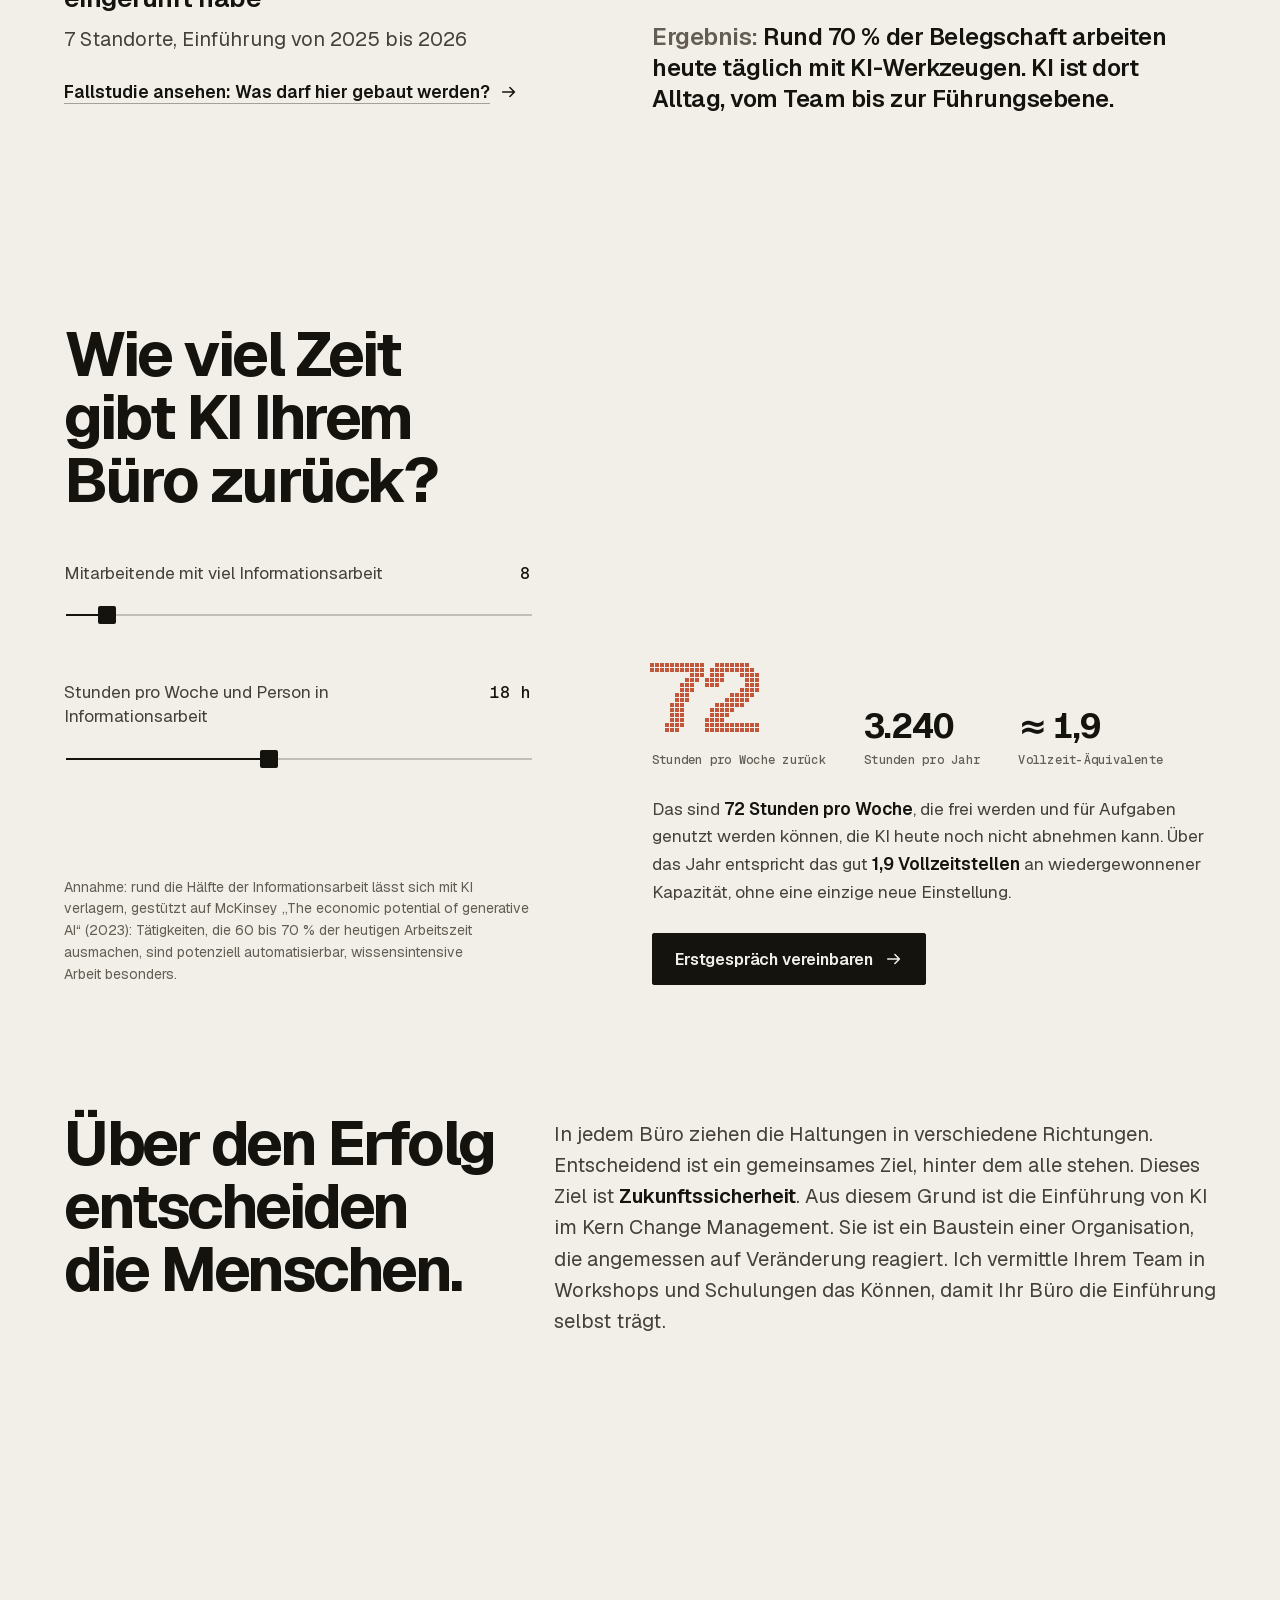
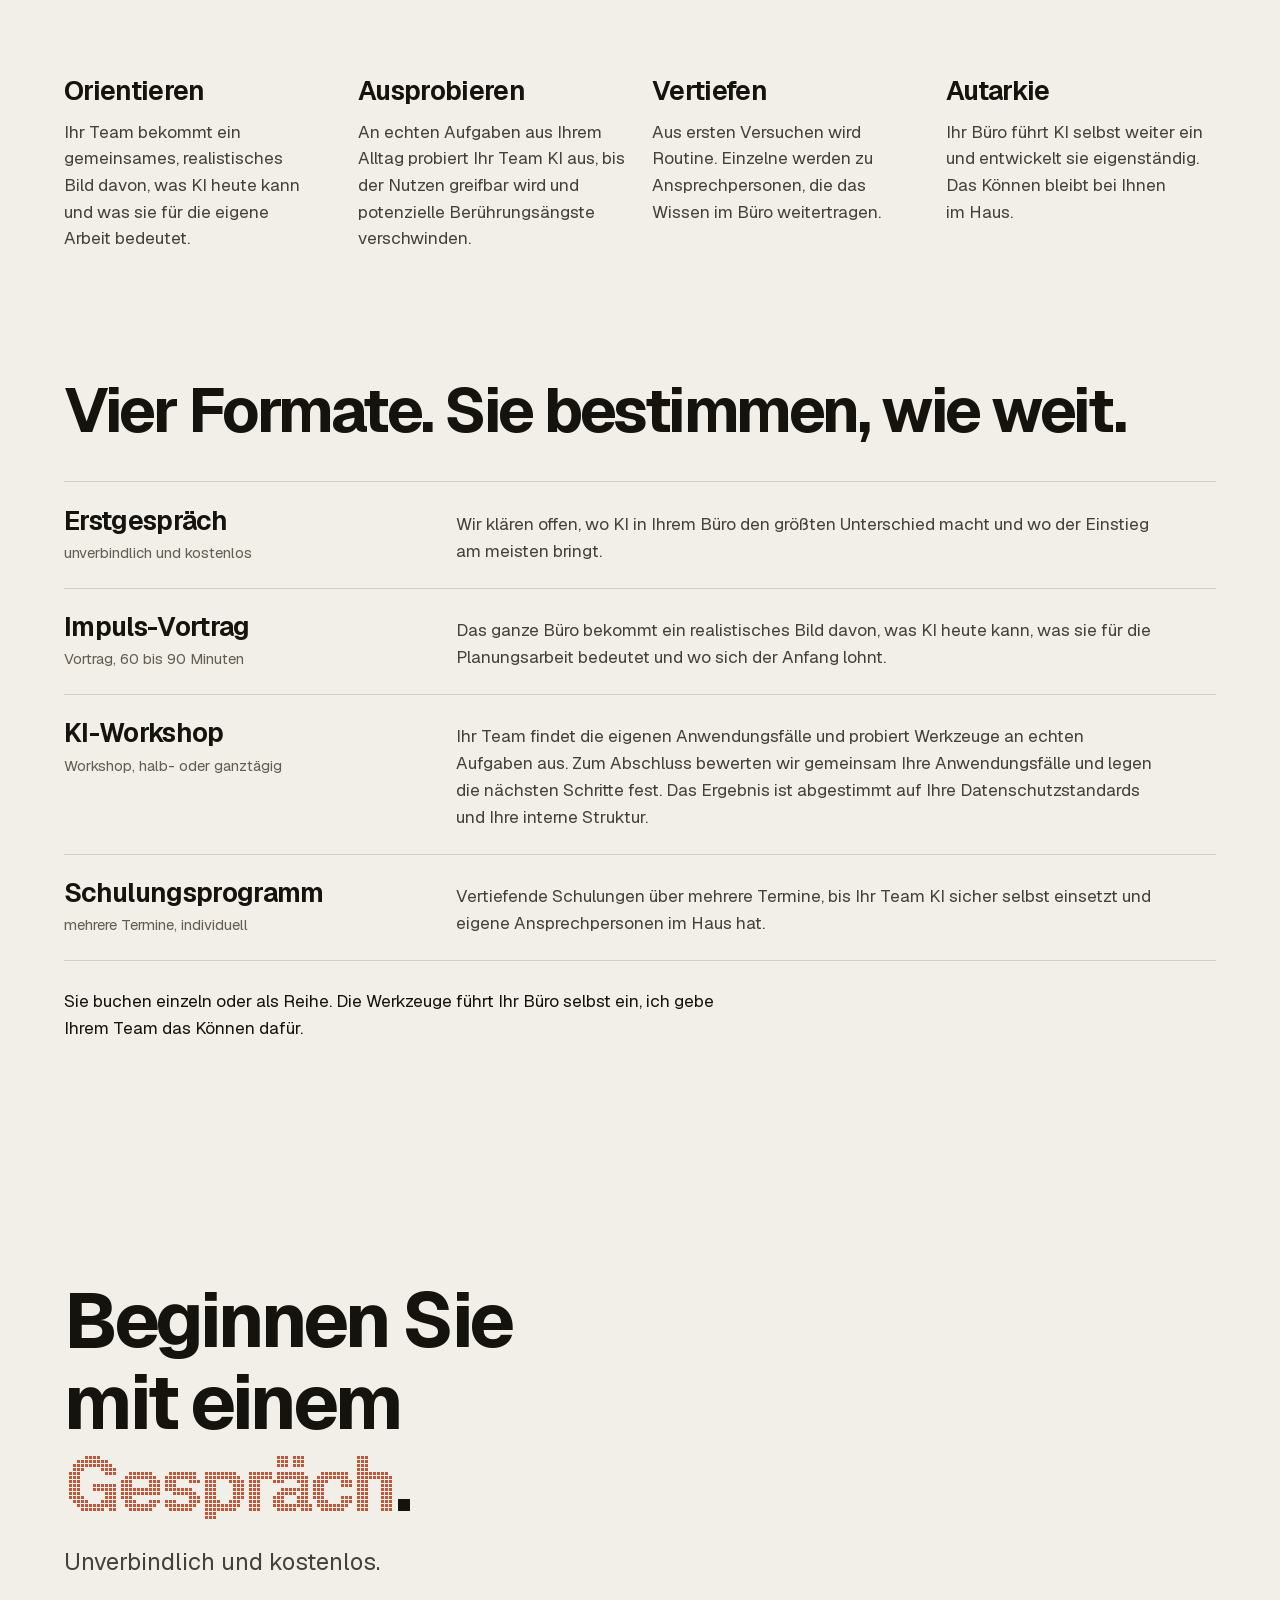
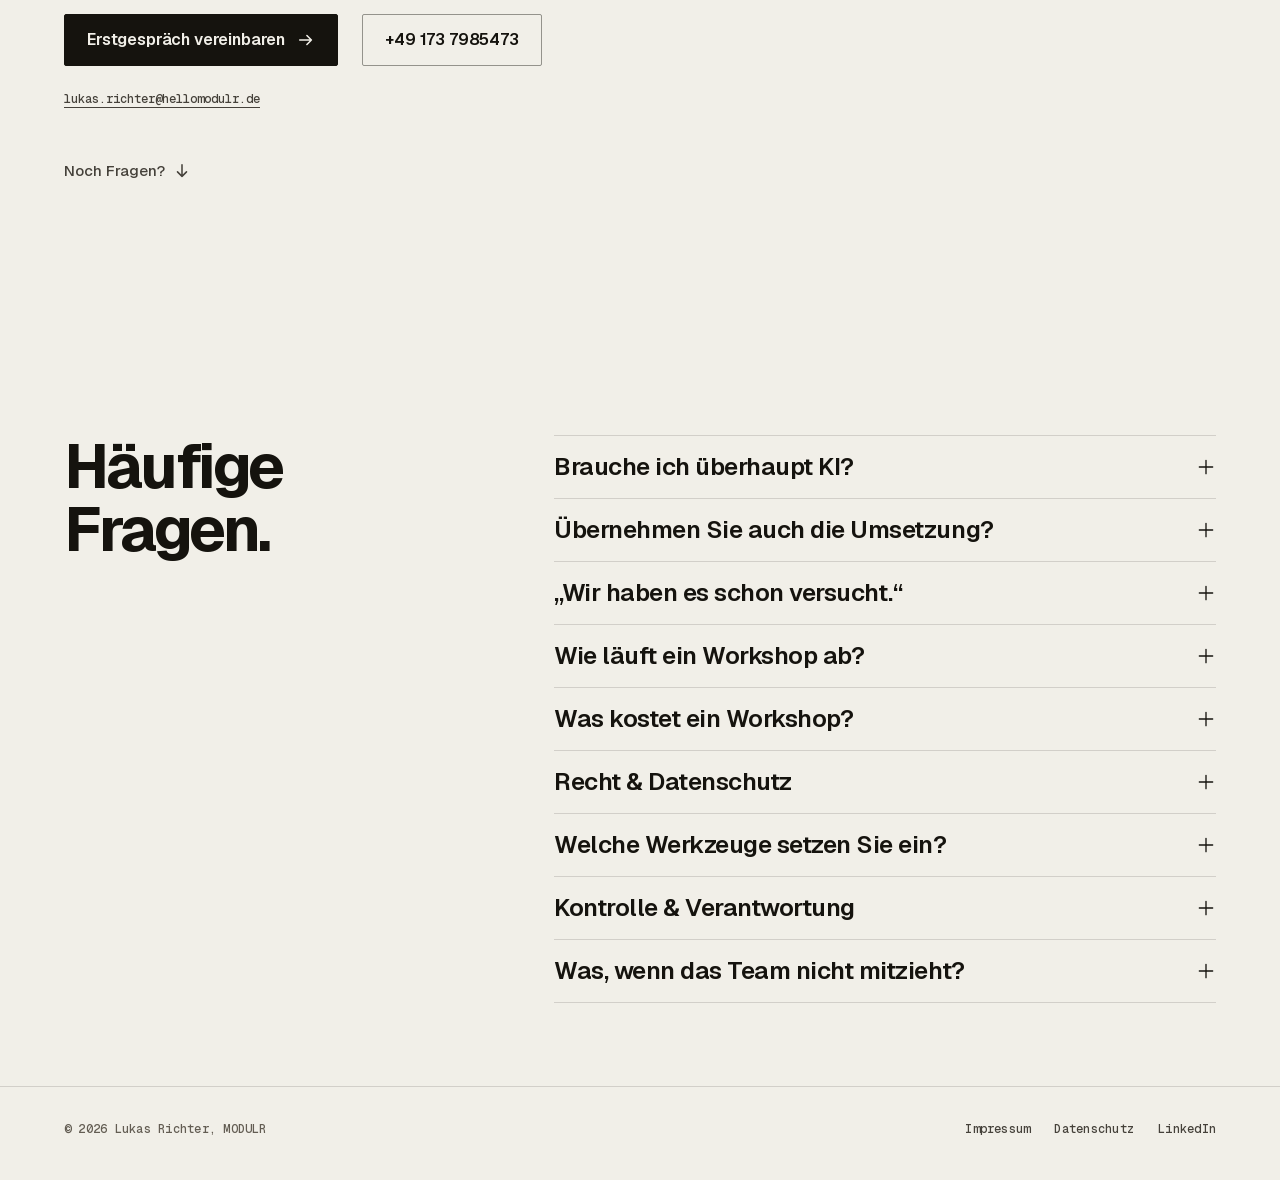
==== commit ae4cde23: "Use the full MODULR logo as favicon" ====
--- a/index.html
+++ b/index.html
@@ -14,8 +14,9 @@
 <meta name="geo.region" content="DE-NW">
 <meta name="geo.placename" content="Siegen">
 <link rel="canonical" href="https://hellomodulr.de/">
-<link rel="icon" href="assets/img/favicon.svg" type="image/svg+xml">
-<link rel="apple-touch-icon" href="assets/img/apple-touch-icon.png">
+<link rel="icon" href="assets/img/favicon-32.png" sizes="32x32" type="image/png">
+<link rel="icon" href="assets/img/favicon.svg?v=2" type="image/svg+xml">
+<link rel="apple-touch-icon" href="assets/img/apple-touch-icon.png?v=2">
 <meta property="og:type" content="website">
 <meta property="og:locale" content="de_DE">
 <meta property="og:site_name" content="MODULR">
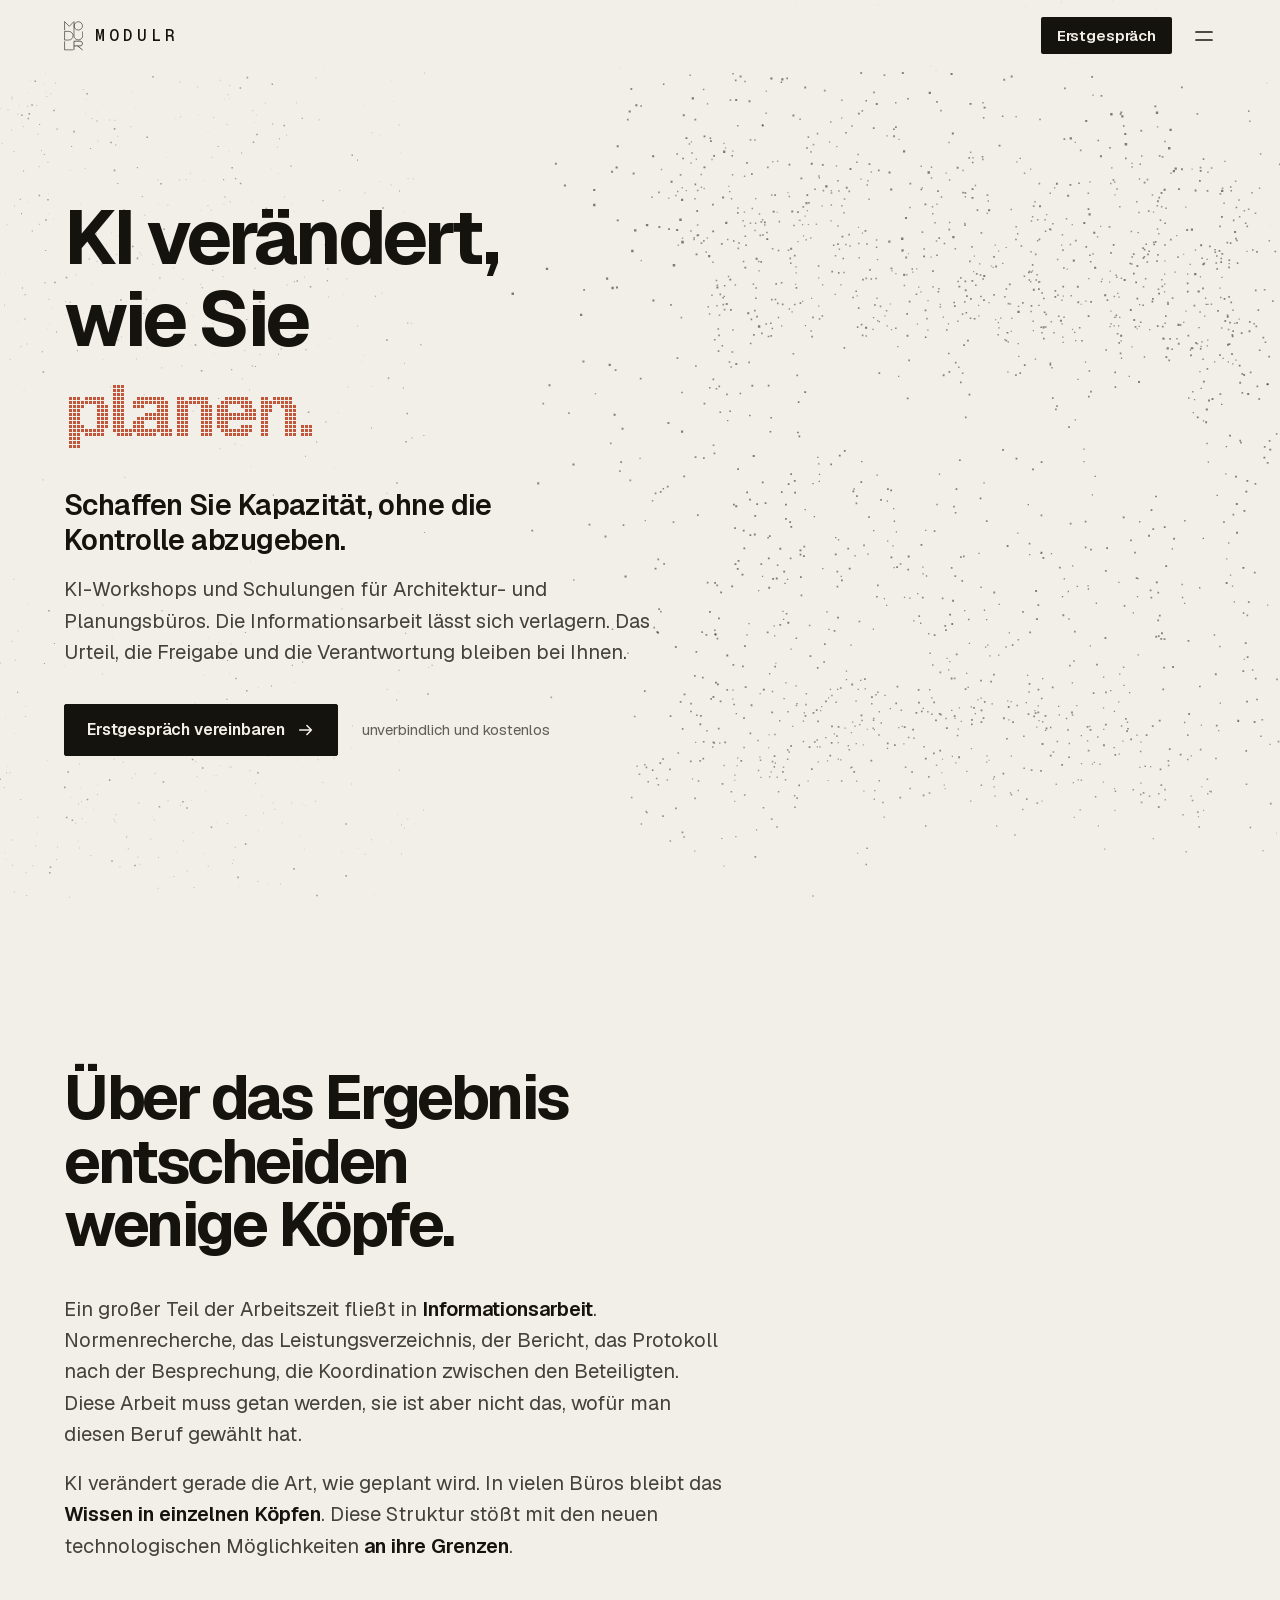
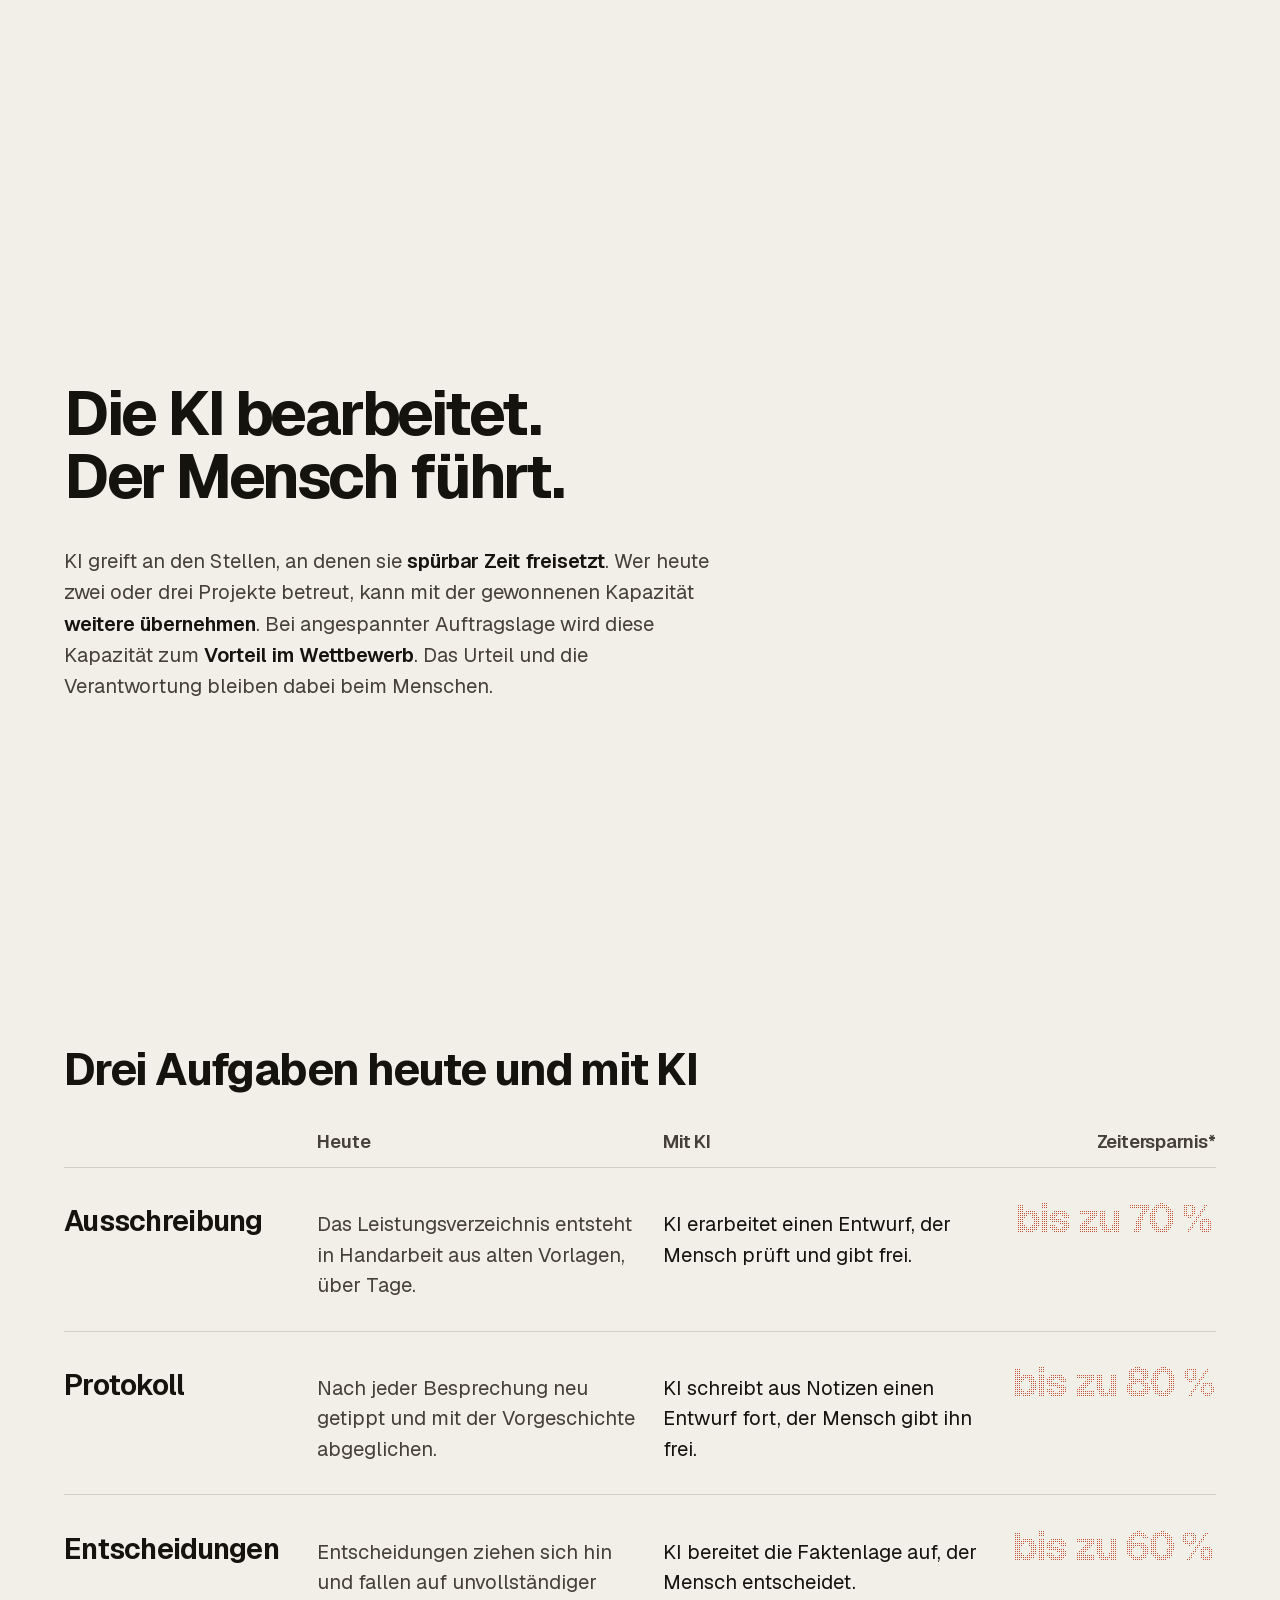
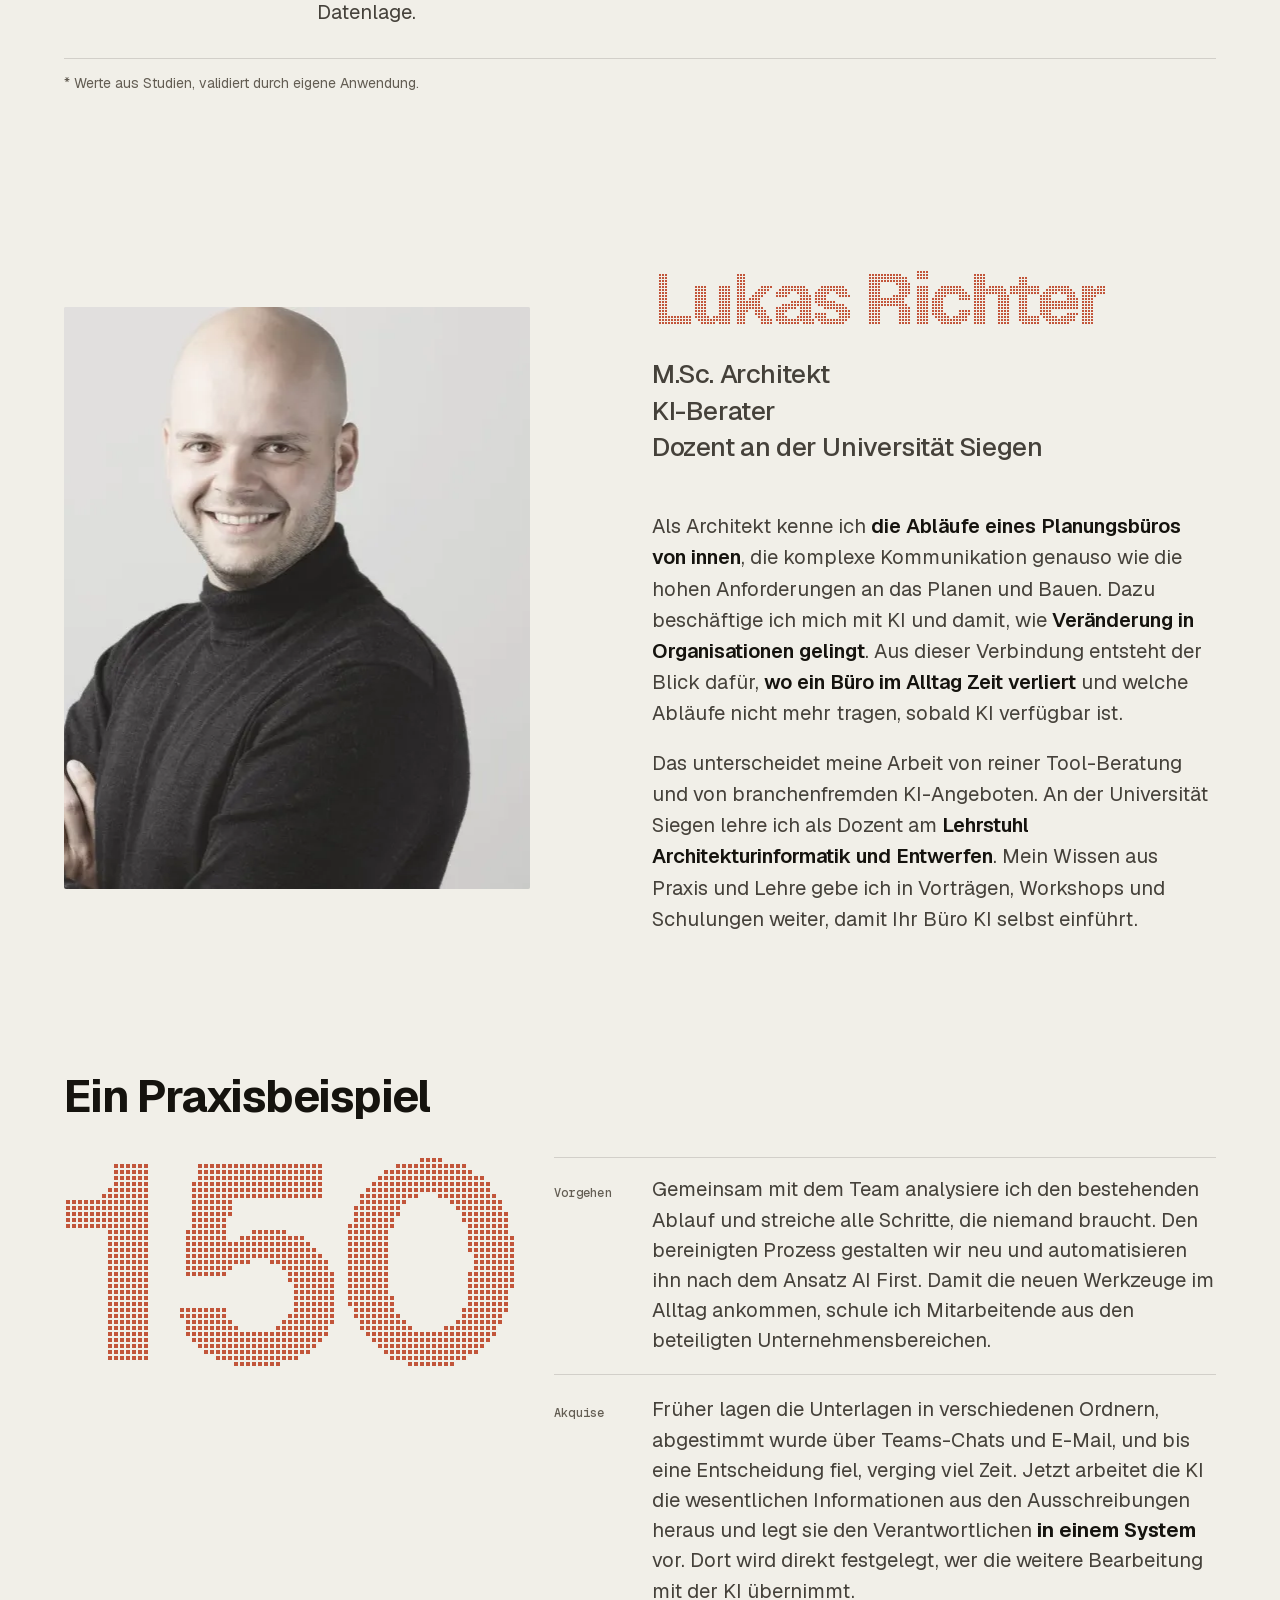
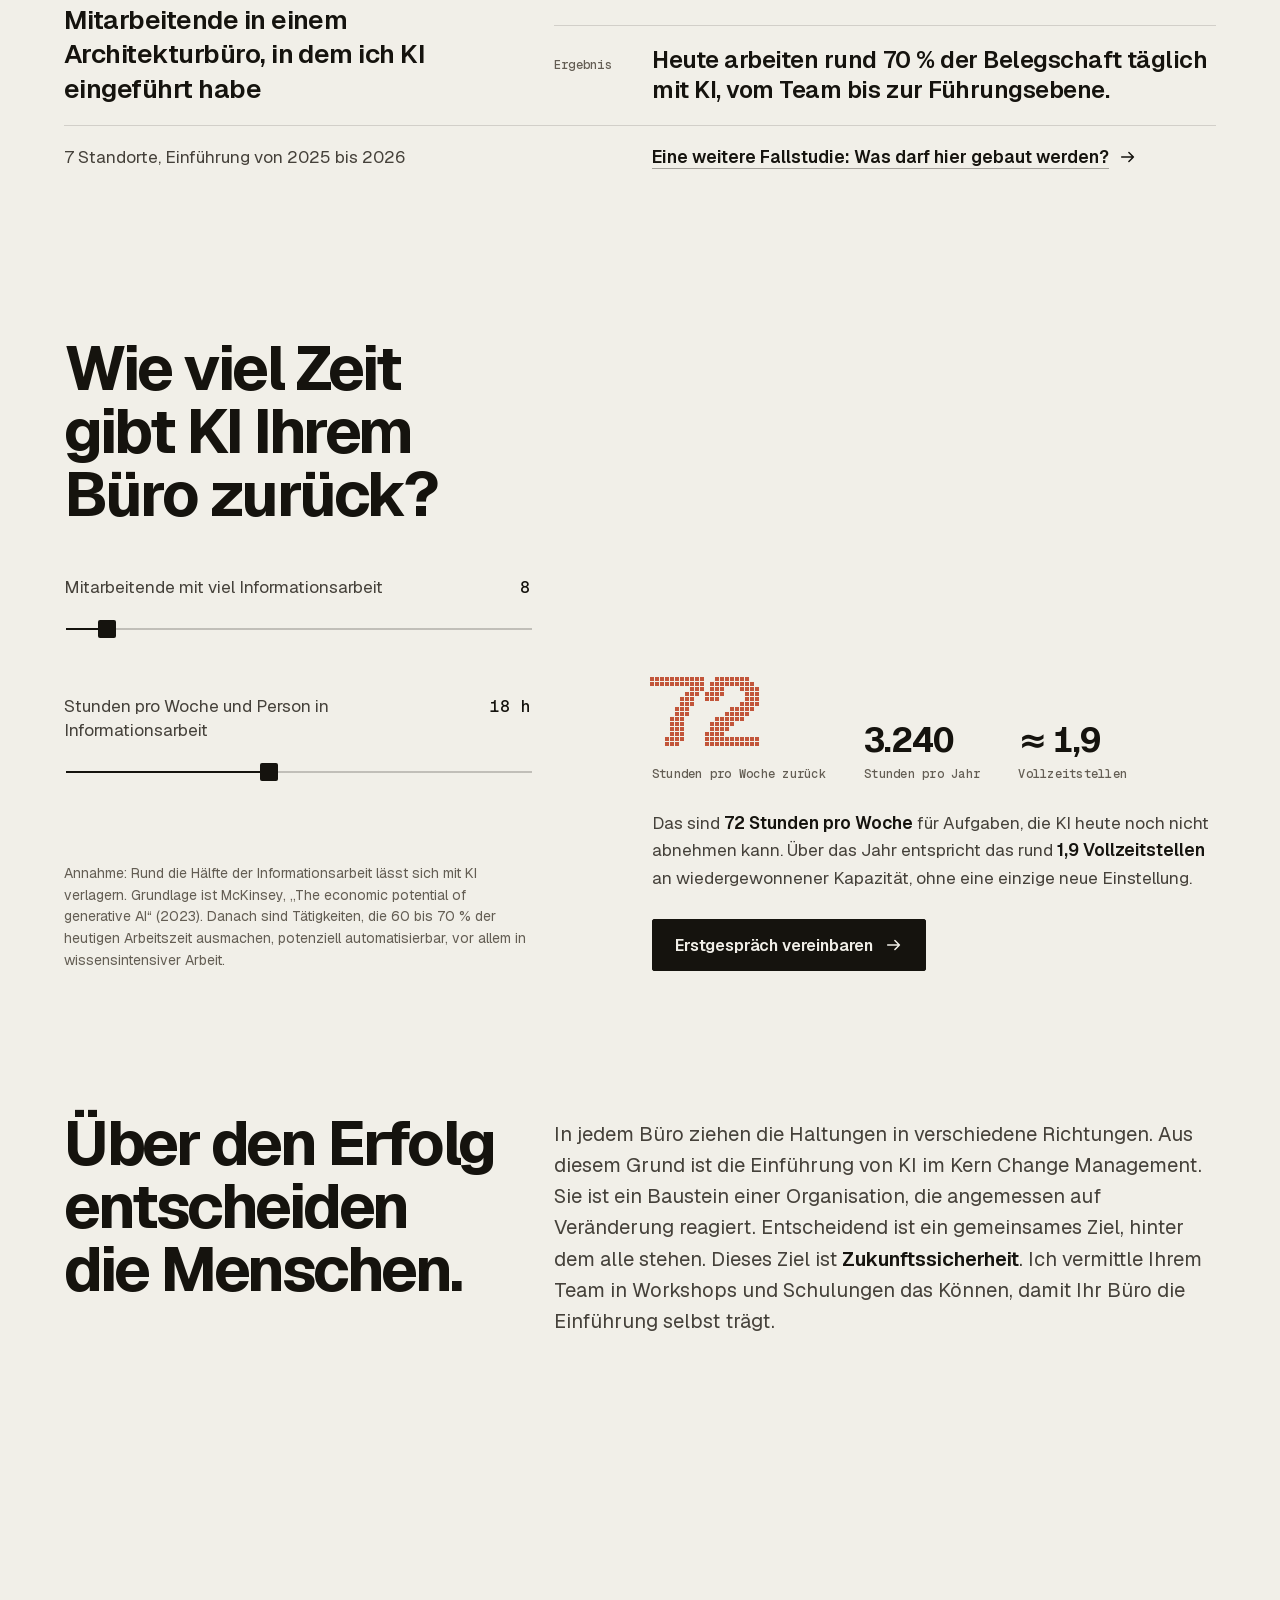
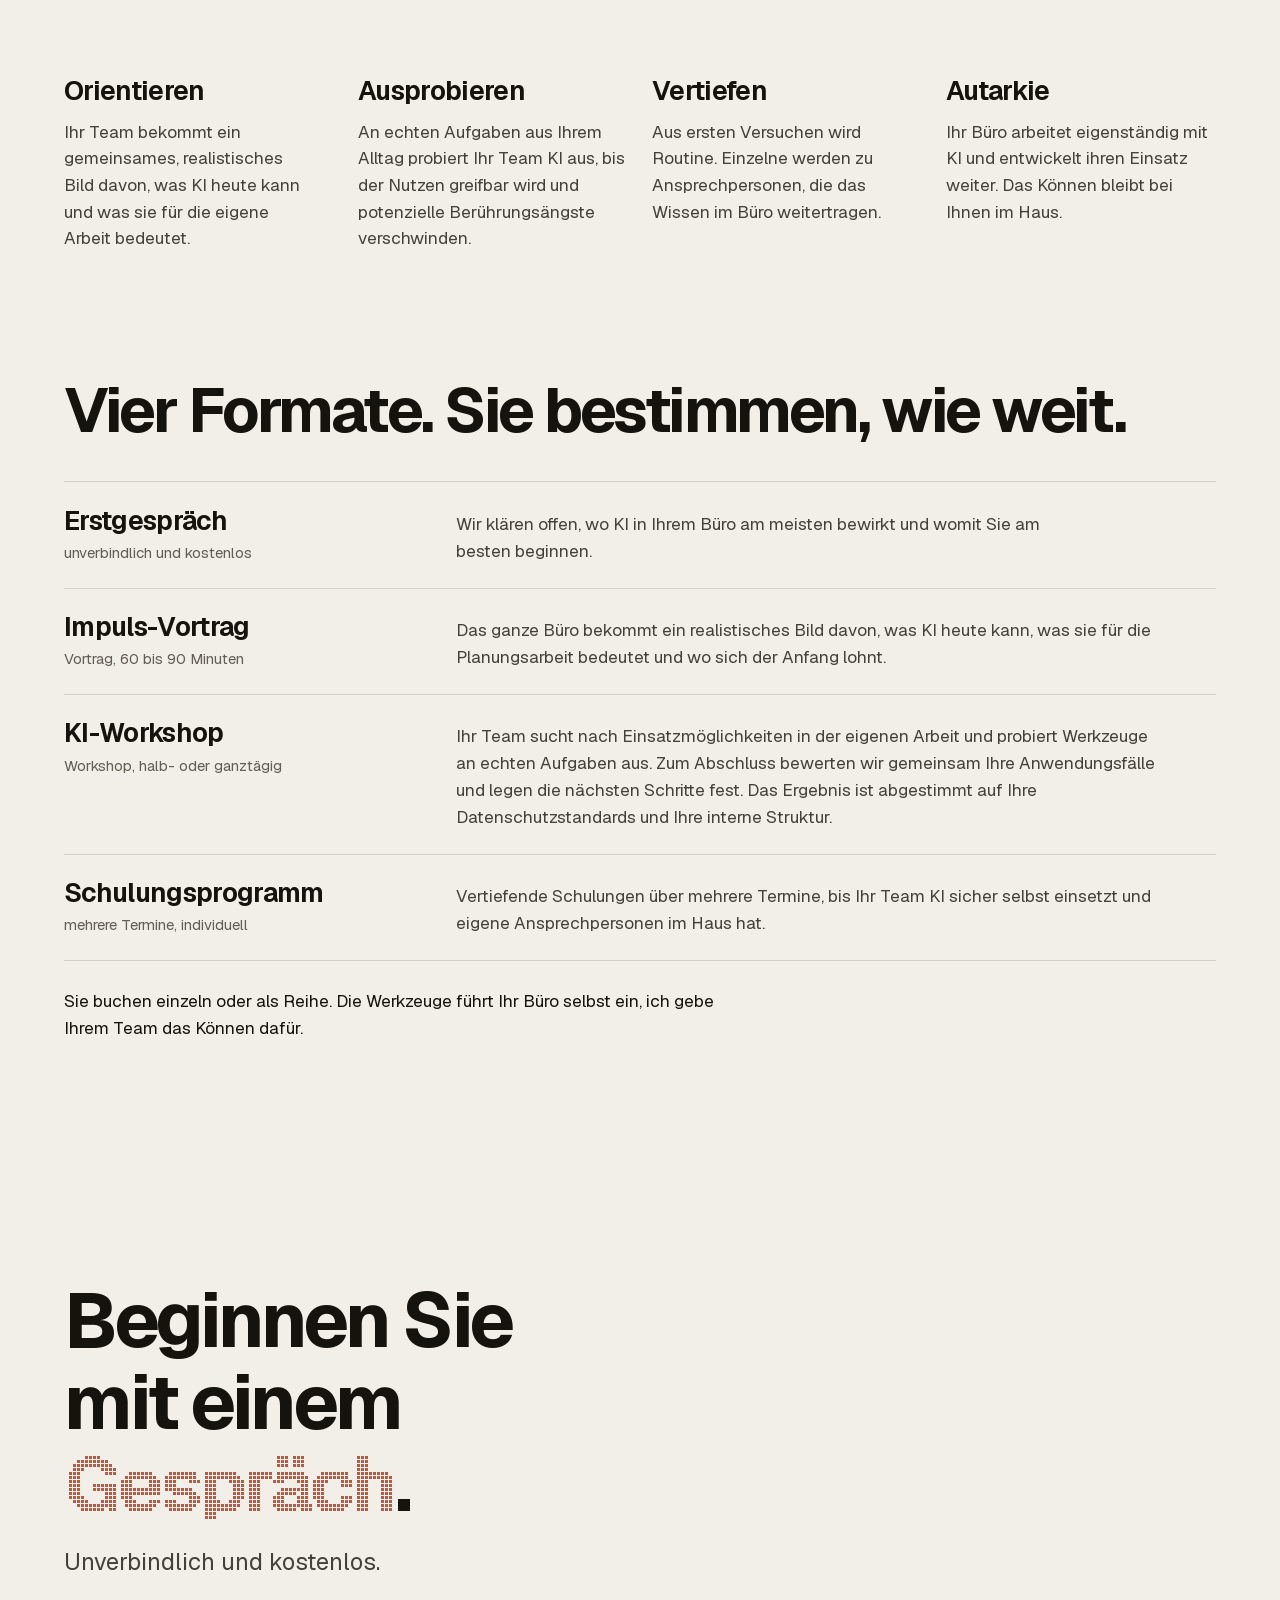
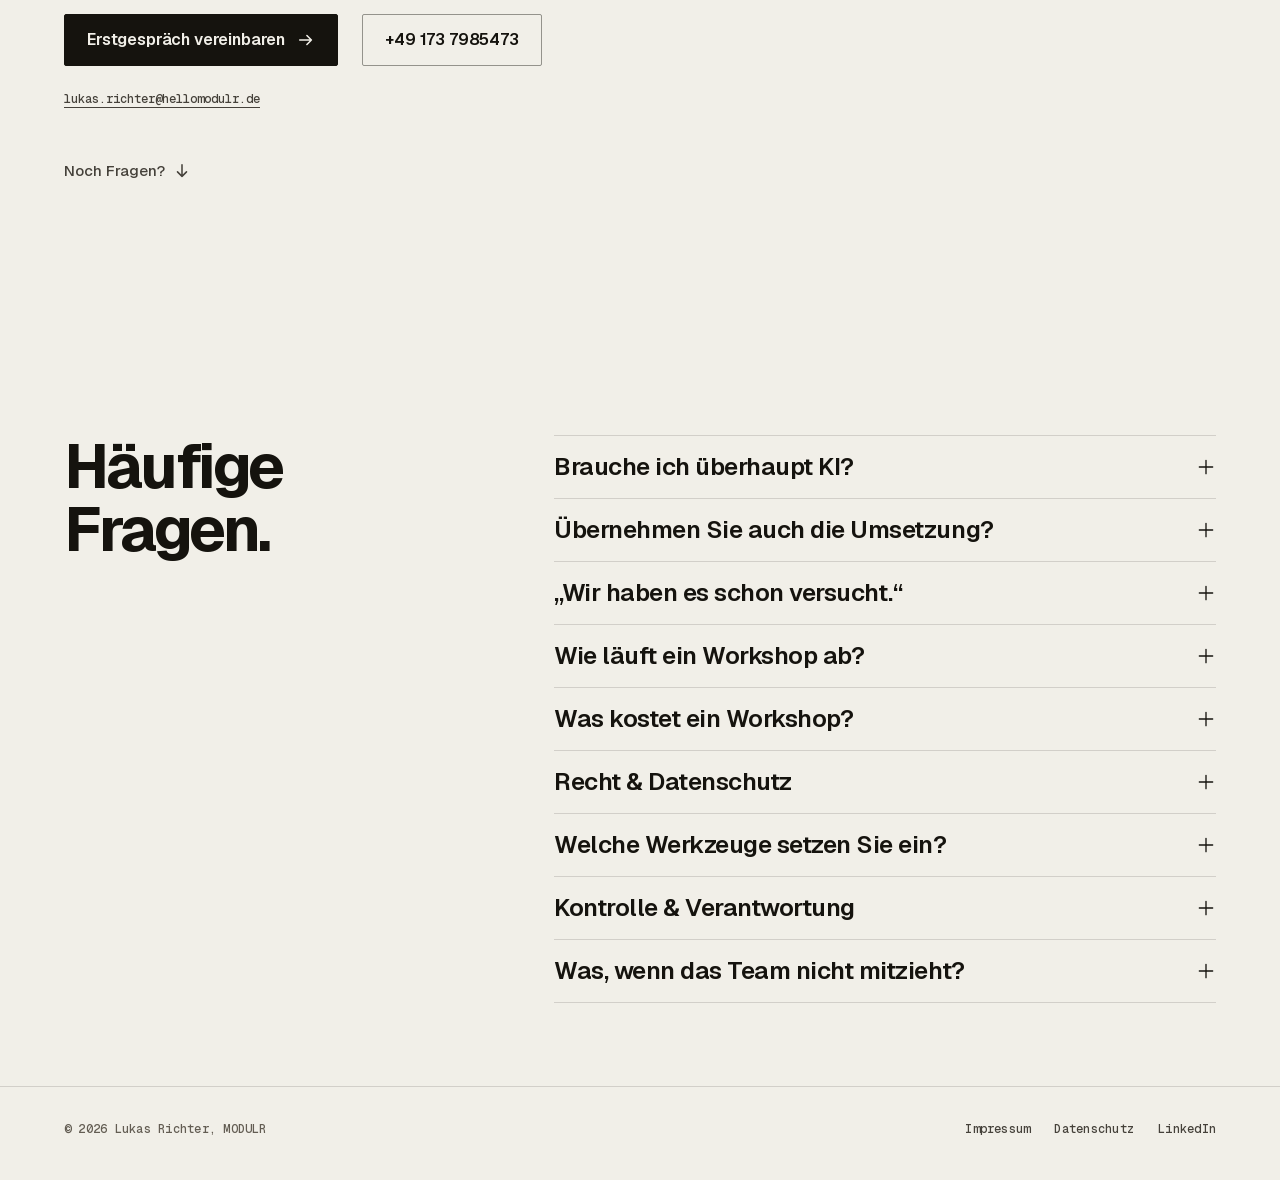
==== commit dbdac6fa: "Rework practice example, polish texts, center portrait" ====
--- a/index.html
+++ b/index.html
@@ -35,7 +35,7 @@
 <script>document.documentElement.classList.add('pt-on')</script>
 <link rel="stylesheet" href="css/base.css?v=10">
 <link rel="stylesheet" href="css/farbe.css?v=9">
-<link rel="stylesheet" href="css/ki.css?v=24">
+<link rel="stylesheet" href="css/ki.css?v=29">
 <!-- Privacy-friendly analytics by Plausible (cookieless, DSGVO-freundlich, kein Consent-Banner nötig) -->
 <script async src="https://plausible.io/js/pa-l5oFteO_IKQQXxBPdHPkB.js"></script>
 <script>
@@ -46,13 +46,13 @@
 
 <noscript><style>.acc-body{grid-template-rows:1fr!important}.curtain-in{display:none}.huge .li{transform:none!important}</style></noscript>
 <script type="application/ld+json">
-{"@context":"https://schema.org","@type":"ProfessionalService","name":"MODULR","alternateName":"MODULR · KI-Workshops und Schulungen","description":"KI-Workshops, Schulungen und Vorträge für Architektur- und Planungsbüros. Qualifizierung, damit das Büro KI selbst einführt; das Urteil, die Freigabe und die Verantwortung bleiben beim Menschen.","url":"https://hellomodulr.de/","image":"https://hellomodulr.de/assets/img/og.png","email":"lukas.richter@hellomodulr.de","telephone":"+49 173 7985473","areaServed":{"@type":"Country","name":"Deutschland"},"serviceType":["KI-Workshop","KI-Schulung","KI-Vortrag","KI-Beratung"],"knowsAbout":["Künstliche Intelligenz","Change Management","Architektur","Planungsbüro","Leistungsverzeichnis","Bauablauf","EU AI Act","Datenschutz"],"hasOfferCatalog":{"@type":"OfferCatalog","name":"KI-Beratung und -Qualifizierung","itemListElement":[{"@type":"Offer","itemOffered":{"@type":"Service","name":"Erstgespräch","description":"Kostenloses, unverbindliches Erstgespräch zur Einordnung, wo KI im Büro den größten Unterschied macht."}},{"@type":"Offer","itemOffered":{"@type":"Service","name":"Impuls-Vortrag","description":"Vortrag für das ganze Büro: Was KI heute kann und was sie für die Planungsarbeit bedeutet."}},{"@type":"Offer","itemOffered":{"@type":"Service","name":"KI-Workshop","description":"Hands-on-Workshop, in dem das Team eigene Anwendungsfälle findet und Werkzeuge an echten Aufgaben erprobt."}},{"@type":"Offer","itemOffered":{"@type":"Service","name":"Schulungsprogramm","description":"Vertiefende Schulungen über mehrere Termine, bis das Team KI eigenständig einsetzt."}}]},"address":{"@type":"PostalAddress","streetAddress":"Spechtweg 16","postalCode":"57078","addressLocality":"Siegen","addressCountry":"DE"},"founder":{"@type":"Person","name":"Lukas Richter","jobTitle":"Architekt (M. Sc.), KI-Berater, Dozent an der Universität Siegen","sameAs":["https://www.linkedin.com/in/lukas-richter-6bab701a1/"]},"provider":{"@type":"Person","name":"Lukas Richter"},"sameAs":["https://www.linkedin.com/in/lukas-richter-6bab701a1/"]}
+{"@context":"https://schema.org","@type":"ProfessionalService","name":"MODULR","alternateName":"MODULR · KI-Workshops und Schulungen","description":"KI-Workshops, Schulungen und Vorträge für Architektur- und Planungsbüros. Qualifizierung, damit das Büro KI selbst einführt; das Urteil, die Freigabe und die Verantwortung bleiben beim Menschen.","url":"https://hellomodulr.de/","image":"https://hellomodulr.de/assets/img/og.png","email":"lukas.richter@hellomodulr.de","telephone":"+49 173 7985473","areaServed":{"@type":"Country","name":"Deutschland"},"serviceType":["KI-Workshop","KI-Schulung","KI-Vortrag","KI-Beratung"],"knowsAbout":["Künstliche Intelligenz","Change Management","Architektur","Planungsbüro","Leistungsverzeichnis","Bauablauf","EU AI Act","Datenschutz"],"hasOfferCatalog":{"@type":"OfferCatalog","name":"KI-Beratung und -Qualifizierung","itemListElement":[{"@type":"Offer","itemOffered":{"@type":"Service","name":"Erstgespräch","description":"Kostenloses, unverbindliches Erstgespräch zur Einordnung, wo KI im Büro am meisten bewirkt."}},{"@type":"Offer","itemOffered":{"@type":"Service","name":"Impuls-Vortrag","description":"Vortrag für das ganze Büro: Was KI heute kann und was sie für die Planungsarbeit bedeutet."}},{"@type":"Offer","itemOffered":{"@type":"Service","name":"KI-Workshop","description":"Hands-on-Workshop, in dem das Team eigene Anwendungsfälle findet und Werkzeuge an echten Aufgaben erprobt."}},{"@type":"Offer","itemOffered":{"@type":"Service","name":"Schulungsprogramm","description":"Vertiefende Schulungen über mehrere Termine, bis das Team KI eigenständig einsetzt."}}]},"address":{"@type":"PostalAddress","streetAddress":"Spechtweg 16","postalCode":"57078","addressLocality":"Siegen","addressCountry":"DE"},"founder":{"@type":"Person","name":"Lukas Richter","jobTitle":"M.Sc. Architekt, KI-Berater, Dozent an der Universität Siegen","sameAs":["https://www.linkedin.com/in/lukas-richter-6bab701a1/"]},"provider":{"@type":"Person","name":"Lukas Richter"},"sameAs":["https://www.linkedin.com/in/lukas-richter-6bab701a1/"]}
 </script>
 <script type="application/ld+json">
-{"@context":"https://schema.org","@graph":[{"@type":"WebSite","name":"MODULR","alternateName":"MODULR · KI-Workshops und Schulungen für Architektur- und Planungsbüros","url":"https://hellomodulr.de/","inLanguage":"de-DE"},{"@type":"Person","name":"Lukas Richter","jobTitle":"Architekt (M. Sc.), KI-Berater und Dozent an der Universität Siegen","url":"https://hellomodulr.de/","worksFor":{"@type":"Organization","name":"MODULR"},"knowsAbout":["Künstliche Intelligenz","KI-Beratung","KI-Workshops","KI-Schulungen","Change Management","Architektur","Planungsbüro"],"address":{"@type":"PostalAddress","addressLocality":"Siegen","addressRegion":"Nordrhein-Westfalen","addressCountry":"DE"},"sameAs":["https://www.linkedin.com/in/lukas-richter-6bab701a1/"]}]}
+{"@context":"https://schema.org","@graph":[{"@type":"WebSite","name":"MODULR","alternateName":"MODULR · KI-Workshops und Schulungen für Architektur- und Planungsbüros","url":"https://hellomodulr.de/","inLanguage":"de-DE"},{"@type":"Person","name":"Lukas Richter","jobTitle":"M.Sc. Architekt, KI-Berater und Dozent an der Universität Siegen","url":"https://hellomodulr.de/","worksFor":{"@type":"Organization","name":"MODULR"},"knowsAbout":["Künstliche Intelligenz","KI-Beratung","KI-Workshops","KI-Schulungen","Change Management","Architektur","Planungsbüro"],"address":{"@type":"PostalAddress","addressLocality":"Siegen","addressRegion":"Nordrhein-Westfalen","addressCountry":"DE"},"sameAs":["https://www.linkedin.com/in/lukas-richter-6bab701a1/"]}]}
 </script>
 <script type="application/ld+json">
-{"@context":"https://schema.org","@type":"FAQPage","mainEntity":[{"@type":"Question","name":"Brauche ich überhaupt KI?","acceptedAnswer":{"@type":"Answer","text":"Ja. KI wird fester Bestandteil der täglichen Arbeit in Planungsbüros. Sie müssen nicht alles auf einmal umstellen. Es lohnt sich aber, jetzt anzufangen und sich ein eigenes Urteil zu bilden, damit Sie die Richtung selbst bestimmen."}},{"@type":"Question","name":"Übernehmen Sie auch die Umsetzung?","acceptedAnswer":{"@type":"Answer","text":"Mein Angebot ist Beratung und Qualifizierung, also Vorträge, Workshops und Schulungen. Die Werkzeuge führt Ihr Büro anschließend selbst ein, ich gebe Ihrem Team das Wissen dafür und begleite es beratend."}},{"@type":"Question","name":"„Wir haben es schon versucht.“","acceptedAnswer":{"@type":"Answer","text":"Ein erster Anlauf, der versandet ist, hat meist denselben Grund. Ein Werkzeug allein verändert die Arbeitsweise nicht. Genau dort setze ich an, an der Einführung und an den Menschen, die damit arbeiten."}},{"@type":"Question","name":"Wie läuft ein Workshop ab?","acceptedAnswer":{"@type":"Answer","text":"Wir arbeiten an echten Aufgaben aus Ihrem Alltag. Je nach Format reicht das vom 60- bis 90-minütigen Impuls-Vortrag bis zum halben oder ganzen Tag im Team. Am Ende steht ein konkreter Fahrplan."}},{"@type":"Question","name":"Was kostet ein Workshop?","acceptedAnswer":{"@type":"Answer","text":"Das Erstgespräch ist kostenlos. Vorträge, Workshops und Schulungen rechne ich je nach Format und Umfang ab. Den Rahmen besprechen wir offen, bevor etwas beauftragt wird."}},{"@type":"Question","name":"Recht und Datenschutz","acceptedAnswer":{"@type":"Answer","text":"Datenschutz und der EU AI Act gehören für mich von Anfang an dazu, gerade bei Projekt- und Personendaten. Wir richten alles an Ihren Datenschutzanforderungen aus. Mit EU-gehosteten Lösungen können wir arbeiten, müssen es aber nicht."}},{"@type":"Question","name":"Welche Werkzeuge setzen Sie ein?","acceptedAnswer":{"@type":"Answer","text":"Ich verkaufe selbst keine Software und bin an kein Produkt gebunden. In Workshops und Schulungen zeige ich Ihrem Team, wie es Werkzeuge passend zu den eigenen Abläufen und zum Datenschutz auswählt und bewertet."}},{"@type":"Question","name":"Kontrolle und Verantwortung","acceptedAnswer":{"@type":"Answer","text":"Sie behalten die Steuerung. Die KI erarbeitet Vorschläge, die Entscheidung und die Verantwortung bleiben bei Ihnen. Unter dem Ergebnis steht Ihr Name!"}},{"@type":"Question","name":"Was, wenn das Team nicht mitzieht?","acceptedAnswer":{"@type":"Answer","text":"Genau das ist der Kern meiner Arbeit. In offenen Austauschrunden hole ich die Menschen dort ab, wo sie gerade stehen, auch in kleinen Gruppen und in einer Sprache, die zum jeweiligen Gegenüber passt. So trägt ein gemeinsames Ziel die Veränderung."}}]}
+{"@context":"https://schema.org","@type":"FAQPage","mainEntity":[{"@type":"Question","name":"Brauche ich überhaupt KI?","acceptedAnswer":{"@type":"Answer","text":"Ja. KI wird fester Bestandteil der täglichen Arbeit in Planungsbüros. Sie müssen nicht alles auf einmal umstellen. Es lohnt sich aber, jetzt anzufangen und sich ein eigenes Urteil zu bilden, damit Sie die Richtung selbst bestimmen."}},{"@type":"Question","name":"Übernehmen Sie auch die Umsetzung?","acceptedAnswer":{"@type":"Answer","text":"Mein Angebot ist Beratung und Qualifizierung, also Vorträge, Workshops und Schulungen. Die Werkzeuge führt Ihr Büro anschließend selbst ein, ich gebe Ihrem Team das Können dafür und begleite es dabei."}},{"@type":"Question","name":"„Wir haben es schon versucht.“","acceptedAnswer":{"@type":"Answer","text":"Ein erster Anlauf versandet meist, weil ein Werkzeug allein die Arbeitsweise nicht verändert. Deshalb liegt mein Schwerpunkt auf der Einführung und auf den Menschen, die mit dem Werkzeug arbeiten."}},{"@type":"Question","name":"Wie läuft ein Workshop ab?","acceptedAnswer":{"@type":"Answer","text":"Wir arbeiten einen halben oder ganzen Tag im Team an echten Aufgaben aus Ihrem Alltag. Am Ende steht ein konkreter Fahrplan."}},{"@type":"Question","name":"Was kostet ein Workshop?","acceptedAnswer":{"@type":"Answer","text":"Das Erstgespräch ist kostenlos. Vorträge, Workshops und Schulungen rechne ich je nach Format und Umfang ab. Den Rahmen besprechen wir offen, bevor etwas beauftragt wird."}},{"@type":"Question","name":"Recht und Datenschutz","acceptedAnswer":{"@type":"Answer","text":"Datenschutz und der EU AI Act gehören für mich von Anfang an dazu, gerade bei Projekt- und Personendaten. Wir richten alles an Ihren Datenschutzanforderungen aus. Mit EU-gehosteten Lösungen können wir arbeiten, müssen es aber nicht."}},{"@type":"Question","name":"Welche Werkzeuge setzen Sie ein?","acceptedAnswer":{"@type":"Answer","text":"Ich verkaufe selbst keine Software und bin an kein Produkt gebunden. In Workshops und Schulungen zeige ich Ihrem Team, wie es Werkzeuge passend zu den eigenen Abläufen und zum Datenschutz auswählt und bewertet."}},{"@type":"Question","name":"Kontrolle und Verantwortung","acceptedAnswer":{"@type":"Answer","text":"Sie behalten die Steuerung. Die KI erarbeitet Vorschläge, die Entscheidung und die Verantwortung bleiben bei Ihnen. Unter dem Ergebnis steht Ihr Name!"}},{"@type":"Question","name":"Was, wenn das Team nicht mitzieht?","acceptedAnswer":{"@type":"Answer","text":"Genau das ist der Kern meiner Arbeit. In offenen Austauschrunden hole ich die Menschen dort ab, wo sie gerade stehen, auch in kleinen Gruppen und in einer Sprache, die zum jeweiligen Gegenüber passt. So trägt ein gemeinsames Ziel die Veränderung."}}]}
 </script>
 <link rel="stylesheet" href="css/menu.css?v=2">
 </head>
@@ -112,9 +112,9 @@
   <section class="sec" id="ch3" data-form="netz" aria-labelledby="h-ch3">
     <div class="wrap grid frame">
       <div class="col-text">
-        <h2 class="h2" id="h-ch3">Aus Bearbeitung wird das Management von Information und KI.</h2>
+        <h2 class="h2" id="h-ch3">Die KI bearbeitet. Der Mensch führt.</h2>
         <div class="field field-m" aria-hidden="true"></div>
-        <p class="p">KI greift an den Stellen, an denen sie <b>spürbar Zeit freisetzt</b>. Wer heute zwei oder drei Projekte bearbeitet, kann mit der freigewordenen Kapazität <b>mehr Projekte tragen</b>. Das Urteil und die Verantwortung bleiben dabei beim Menschen. Bei angespannter Auftragslage wird diese Kapazität zum <b>Vorteil im Wettbewerb</b>.</p>
+        <p class="p">KI greift an den Stellen, an denen sie <b>spürbar Zeit freisetzt</b>. Wer heute zwei oder drei Projekte betreut, kann mit der gewonnenen Kapazität <b>weitere übernehmen</b>. Bei angespannter Auftragslage wird diese Kapazität zum <b>Vorteil im Wettbewerb</b>. Das Urteil und die Verantwortung bleiben dabei beim Menschen.</p>
       </div>
       <div class="field field-d" aria-hidden="true"></div>
     </div>
@@ -139,31 +139,30 @@
       <div class="about-head">
         <h2 class="h2" id="h-ch4"><span class="pt">Lukas Richter</span></h2>
         <ul class="roles">
-          <li>Architekt M. Sc.</li>
+          <li>M.Sc. Architekt</li>
           <li>KI-Berater</li>
           <li>Dozent an der Universität Siegen</li>
         </ul>
       </div>
       <div class="about-photo"><img src="assets/img/lukas.webp" alt="Lukas Richter, Architekt und KI-Berater" width="640" height="582" loading="lazy" decoding="async"></div>
       <div class="about-prose">
-        <p class="p">Als Architekt kenne ich die Abläufe eines Planungsbüros von innen, die komplexe Kommunikation genauso wie die hohen Anforderungen an das Planen und Bauen. Dazu beschäftige ich mich mit KI und damit, wie Veränderung in Organisationen gelingt. Aus dieser Verbindung entsteht der Blick dafür, wo ein Büro im Alltag Zeit verliert und welche Abläufe nicht mehr tragen, sobald KI verfügbar ist.</p>
-        <p class="p">Genau diese Verbindung unterscheidet die Arbeit von reiner Tool-Beratung und von branchenfremden KI-Angeboten. An der Universität Siegen lehre ich als Dozent am Lehrstuhl Architekturinformatik und Entwerfen. Mein Wissen aus Praxis und Lehre gebe ich in Vorträgen, Workshops und Schulungen weiter, damit Ihr Büro KI selbst einführen und tragen kann.</p>
+        <p class="p">Als Architekt kenne ich <b>die Abläufe eines Planungsbüros von innen</b>, die komplexe Kommunikation genauso wie die hohen Anforderungen an das Planen und Bauen. Dazu beschäftige ich mich mit KI und damit, wie <b>Veränderung in Organisationen gelingt</b>. Aus dieser Verbindung entsteht der Blick dafür, <b>wo ein Büro im Alltag Zeit verliert</b> und welche Abläufe nicht mehr tragen, sobald KI verfügbar ist.</p>
+        <p class="p">Das unterscheidet meine Arbeit von reiner Tool-Beratung und von branchenfremden KI-Angeboten. An der Universität Siegen lehre ich als Dozent am <b>Lehrstuhl Architekturinformatik und Entwerfen</b>. Mein Wissen aus Praxis und Lehre gebe ich in Vorträgen, Workshops und Schulungen weiter, damit Ihr Büro KI selbst einführt.</p>
       </div>
     </div>
     <div class="wrap grid frame case">
       <h3 class="case-h">Ein Praxisbeispiel</h3>
       <div class="case-lead">
         <p class="case-fig"><span class="case-n pt" data-pt-em="17">150</span> <span class="case-l">Mitarbeitende in einem Architekturbüro, in dem ich KI eingeführt habe</span></p>
+      </div>
+      <div class="case-text">
+        <p class="case-step"><span class="case-k">Vorgehen</span> Gemeinsam mit dem Team analysiere ich den bestehenden Ablauf und streiche alle Schritte, die niemand braucht. Den bereinigten Prozess gestalten wir neu und automatisieren ihn nach dem Ansatz <span class="nobr">AI First</span>. Damit die neuen Werkzeuge im Alltag ankommen, schule ich Mitarbeitende aus den beteiligten Unternehmensbereichen.</p>
+        <p class="case-step"><span class="case-k">Akquise</span> Früher lagen die Unterlagen in verschiedenen Ordnern, abgestimmt wurde über Teams-Chats und E-Mail, und bis eine Entscheidung fiel, verging viel Zeit. Jetzt arbeitet die KI die wesentlichen Informationen aus den Ausschreibungen heraus und legt sie den Verantwortlichen <b>in einem System</b> vor. Dort wird direkt festgelegt, wer die weitere Bearbeitung mit der KI übernimmt.</p>
+        <p class="case-step case-result"><span class="case-k">Ergebnis</span> Heute arbeiten rund 70 % der Belegschaft täglich mit KI, vom Team bis zur Führungsebene.</p>
+      </div>
+      <div class="case-foot">
         <p class="case-meta">7 Standorte, Einführung von 2025 bis 2026</p>
-        <p class="case-more"><a href="fallstudie/bebauungsplan/">Fallstudie ansehen: Was darf hier gebaut werden? <svg class="arr" viewBox="0 0 20 20" aria-hidden="true"><path d="M3 10h13M11 5l5 5-5 5"/></svg></a></p>
-      </div>
-      <div class="case-text">
-        <ul class="case-list">
-          <li><b>Geschult</b> wurden Mitarbeitende aus unterschiedlichen Bereichen</li>
-          <li><b>Vorgehen:</b> bestehenden Prozess analysiert und um unnötige Schritte bereinigt, mit dem Team den neuen Ablauf erarbeitet und nach dem Ansatz <span class="nobr">AI First</span> automatisiert</li>
-          <li><b>Akquise automatisiert:</b> KI analysiert Ausschreibungen und bereitet sie für die Entscheidung auf. Der Prozess läuft dadurch deutlich effizienter.</li>
-        </ul>
-        <p class="case-result"><span class="case-result-h">Ergebnis:</span> Rund 70 % der Belegschaft arbeiten heute täglich mit <span class="nobr">KI-Werkzeugen</span>. KI ist dort Alltag, vom Team bis zur Führungsebene.</p>
+        <p class="case-more"><a href="fallstudie/bebauungsplan/">Eine weitere Fallstudie: Was darf hier gebaut werden? <svg class="arr" viewBox="0 0 20 20" aria-hidden="true"><path d="M3 10h13M11 5l5 5-5 5"/></svg></a></p>
       </div>
     </div>
   </section>
@@ -174,7 +173,7 @@
         <h2 class="h2" id="h-ch7">Wie viel Zeit gibt KI Ihrem Büro zurück?</h2>
         <div class="tctrl"><label class="tlab" for="tr-ppl"><span>Mitarbeitende mit viel Informationsarbeit</span><b id="tr-pplv">8</b></label><input type="range" id="tr-ppl" min="1" max="100" value="8"></div>
         <div class="tctrl"><label class="tlab" for="tr-hrs"><span>Stunden pro Woche und Person in Informationsarbeit</span><b><span id="tr-hrsv">18</span> h</b></label><input type="range" id="tr-hrs" min="5" max="35" value="18"></div>
-        <p class="rsources">Annahme: rund die Hälfte der Informationsarbeit lässt sich mit KI verlagern, gestützt auf McKinsey „The economic potential of generative AI“ (2023): Tätigkeiten, die 60 bis 70 % der heutigen Arbeitszeit ausmachen, sind potenziell automatisierbar, wissensintensive Arbeit besonders.</p>
+        <p class="rsources">Annahme: Rund die Hälfte der Informationsarbeit lässt sich mit KI verlagern. Grundlage ist McKinsey, „The economic potential of generative AI“ (2023). Danach sind Tätigkeiten, die 60 bis 70 % der heutigen Arbeitszeit ausmachen, potenziell automatisierbar, vor allem in wissensintensiver Arbeit.</p>
       </div>
       <div class="tr-out">
         <div class="tr-fig">
@@ -182,7 +181,7 @@
         <div class="tr-row">
           <div class="tr-stat tr-lead"><span class="tr-big pt" id="tr-week">72</span><span class="tr-sub">Stunden pro Woche zurück</span></div>
           <div class="tr-stat"><span class="tr-n" id="tr-year">3.240</span><span class="tr-sub">Stunden pro Jahr</span></div>
-          <div class="tr-stat"><span class="tr-n" id="tr-fte">≈ 1,9</span><span class="tr-sub">Vollzeit-Äquivalente</span></div>
+          <div class="tr-stat"><span class="tr-n" id="tr-fte">≈ 1,9</span><span class="tr-sub">Vollzeitstellen</span></div>
         </div>
         </div>
         <p class="tr-res" id="tr-res" aria-live="polite"></p>
@@ -195,7 +194,7 @@
     <div class="wrap">
       <div class="weg-head">
         <h2 class="h2" id="h-ch5">Über den Erfolg entscheiden die Menschen.</h2>
-        <p class="p lead-p">In jedem Büro ziehen die Haltungen in verschiedene Richtungen. Entscheidend ist ein gemeinsames Ziel, hinter dem alle stehen. Dieses Ziel ist <b>Zukunftssicherheit</b>. Aus diesem Grund ist die Einführung von KI im Kern Change Management. Sie ist ein Baustein einer Organisation, die angemessen auf Veränderung reagiert. Ich vermittle Ihrem Team in Workshops und Schulungen das Können, damit Ihr Büro die Einführung selbst trägt.</p>
+        <p class="p lead-p">In jedem Büro ziehen die Haltungen in verschiedene Richtungen. Aus diesem Grund ist die Einführung von KI im Kern Change Management. Sie ist ein Baustein einer Organisation, die angemessen auf Veränderung reagiert. Entscheidend ist ein gemeinsames Ziel, hinter dem alle stehen. Dieses Ziel ist <b>Zukunftssicherheit</b>. Ich vermittle Ihrem Team in Workshops und Schulungen das Können, damit Ihr Büro die Einführung selbst trägt.</p>
       </div>
       <div class="weg-body">
       <div class="field field-weg" aria-hidden="true"></div>
@@ -203,7 +202,7 @@
         <li class="pnode" data-g="0"><h3>Orientieren</h3><p>Ihr Team bekommt ein gemeinsames, realistisches Bild davon, was KI heute kann und was sie für die eigene Arbeit bedeutet.</p></li>
         <li class="pnode" data-g="1"><h3>Ausprobieren</h3><p>An echten Aufgaben aus Ihrem Alltag probiert Ihr Team KI aus, bis der Nutzen greifbar wird und potenzielle Berührungsängste verschwinden.</p></li>
         <li class="pnode" data-g="2"><h3>Vertiefen</h3><p>Aus ersten Versuchen wird Routine. Einzelne werden zu Ansprechpersonen, die das Wissen im Büro weitertragen.</p></li>
-        <li class="pnode goal" data-g="3"><h3>Autarkie</h3><p>Ihr Büro führt KI selbst weiter ein und entwickelt sie eigenständig. Das Können bleibt bei Ihnen im Haus.</p></li>
+        <li class="pnode goal" data-g="3"><h3>Autarkie</h3><p>Ihr Büro arbeitet eigenständig mit KI und entwickelt ihren Einsatz weiter. Das Können bleibt bei Ihnen im Haus.</p></li>
       </ol>
       </div>
     </div>
@@ -213,9 +212,9 @@
     <div class="wrap">
       <h2 class="h2" id="h-ch9">Vier Formate. Sie bestimmen, wie weit.</h2>
       <div class="k1-list">
-        <div class="k1-row"><div class="k1-n"><h3>Erstgespräch</h3><p class="k1-tag">unverbindlich und kostenlos</p></div><p class="k1-c">Wir klären offen, wo KI in Ihrem Büro den größten Unterschied macht und wo der Einstieg am meisten bringt.</p></div>
+        <div class="k1-row"><div class="k1-n"><h3>Erstgespräch</h3><p class="k1-tag">unverbindlich und kostenlos</p></div><p class="k1-c">Wir klären offen, wo KI in Ihrem Büro am meisten bewirkt und womit Sie am besten beginnen.</p></div>
         <div class="k1-row"><div class="k1-n"><h3>Impuls-Vortrag</h3><p class="k1-tag">Vortrag, 60 bis 90 Minuten</p></div><p class="k1-c">Das ganze Büro bekommt ein realistisches Bild davon, was KI heute kann, was sie für die Planungsarbeit bedeutet und wo sich der Anfang lohnt.</p></div>
-        <div class="k1-row"><div class="k1-n"><h3>KI-Workshop</h3><p class="k1-tag">Workshop, halb- oder ganztägig</p></div><p class="k1-c">Ihr Team findet die eigenen Anwendungsfälle und probiert Werkzeuge an echten Aufgaben aus. Zum Abschluss bewerten wir gemeinsam Ihre Anwendungsfälle und legen die nächsten Schritte fest. Das Ergebnis ist abgestimmt auf Ihre Datenschutzstandards und Ihre interne Struktur.</p></div>
+        <div class="k1-row"><div class="k1-n"><h3>KI-Workshop</h3><p class="k1-tag">Workshop, halb- oder ganztägig</p></div><p class="k1-c">Ihr Team sucht nach Einsatzmöglichkeiten in der eigenen Arbeit und probiert Werkzeuge an echten Aufgaben aus. Zum Abschluss bewerten wir gemeinsam Ihre Anwendungsfälle und legen die nächsten Schritte fest. Das Ergebnis ist abgestimmt auf Ihre Datenschutzstandards und Ihre interne Struktur.</p></div>
         <div class="k1-row goal"><div class="k1-n"><h3>Schulungsprogramm</h3><p class="k1-tag">mehrere Termine, individuell</p></div><p class="k1-c">Vertiefende Schulungen über mehrere Termine, bis Ihr Team KI sicher selbst einsetzt und eigene Ansprechpersonen im Haus hat.</p></div>
       </div>
       <p class="stair-foot">Sie buchen einzeln oder als Reihe. Die Werkzeuge führt Ihr Büro selbst ein, ich gebe Ihrem Team das Können dafür.</p>
@@ -245,9 +244,9 @@
       </div>
       <div class="acc">
         <div class="acc-item"><h3><button class="acc-head" type="button" aria-expanded="false" aria-controls="faq1"><span>Brauche ich überhaupt KI?</span><svg class="ai" viewBox="0 0 24 24" aria-hidden="true"><path d="M4 12h16M12 4v16"/></svg></button></h3><div class="acc-body" id="faq1" inert><div><p>Ja. KI wird fester Bestandteil der täglichen Arbeit in Planungsbüros. Sie müssen nicht alles auf einmal umstellen. Es lohnt sich aber, jetzt anzufangen und sich ein eigenes Urteil zu bilden, damit Sie die Richtung selbst bestimmen.</p></div></div></div>
-        <div class="acc-item"><h3><button class="acc-head" type="button" aria-expanded="false" aria-controls="faq2"><span>Übernehmen Sie auch die Umsetzung?</span><svg class="ai" viewBox="0 0 24 24" aria-hidden="true"><path d="M4 12h16M12 4v16"/></svg></button></h3><div class="acc-body" id="faq2" inert><div><p>Mein Angebot ist Beratung und Qualifizierung, also Vorträge, Workshops und Schulungen. Die Werkzeuge führt Ihr Büro anschließend selbst ein, ich gebe Ihrem Team das Wissen dafür und begleite es beratend.</p></div></div></div>
-        <div class="acc-item"><h3><button class="acc-head" type="button" aria-expanded="false" aria-controls="faq3"><span>„Wir haben es schon versucht.“</span><svg class="ai" viewBox="0 0 24 24" aria-hidden="true"><path d="M4 12h16M12 4v16"/></svg></button></h3><div class="acc-body" id="faq3" inert><div><p>Ein erster Anlauf, der versandet ist, hat meist denselben Grund. Ein Werkzeug allein verändert die Arbeitsweise nicht. Genau dort setze ich an, an der Einführung und an den Menschen, die damit arbeiten.</p></div></div></div>
-        <div class="acc-item"><h3><button class="acc-head" type="button" aria-expanded="false" aria-controls="faq4"><span>Wie läuft ein Workshop ab?</span><svg class="ai" viewBox="0 0 24 24" aria-hidden="true"><path d="M4 12h16M12 4v16"/></svg></button></h3><div class="acc-body" id="faq4" inert><div><p>Wir arbeiten an echten Aufgaben aus Ihrem Alltag. Je nach Format reicht das vom 60- bis 90-minütigen Impuls-Vortrag bis zum halben oder ganzen Tag im Team. Am Ende steht ein konkreter Fahrplan.</p></div></div></div>
+        <div class="acc-item"><h3><button class="acc-head" type="button" aria-expanded="false" aria-controls="faq2"><span>Übernehmen Sie auch die Umsetzung?</span><svg class="ai" viewBox="0 0 24 24" aria-hidden="true"><path d="M4 12h16M12 4v16"/></svg></button></h3><div class="acc-body" id="faq2" inert><div><p>Mein Angebot ist Beratung und Qualifizierung, also Vorträge, Workshops und Schulungen. Die Werkzeuge führt Ihr Büro anschließend selbst ein, ich gebe Ihrem Team das Können dafür und begleite es dabei.</p></div></div></div>
+        <div class="acc-item"><h3><button class="acc-head" type="button" aria-expanded="false" aria-controls="faq3"><span>„Wir haben es schon versucht.“</span><svg class="ai" viewBox="0 0 24 24" aria-hidden="true"><path d="M4 12h16M12 4v16"/></svg></button></h3><div class="acc-body" id="faq3" inert><div><p>Ein erster Anlauf versandet meist, weil ein Werkzeug allein die Arbeitsweise nicht verändert. Deshalb liegt mein Schwerpunkt auf der Einführung und auf den Menschen, die mit dem Werkzeug arbeiten.</p></div></div></div>
+        <div class="acc-item"><h3><button class="acc-head" type="button" aria-expanded="false" aria-controls="faq4"><span>Wie läuft ein Workshop ab?</span><svg class="ai" viewBox="0 0 24 24" aria-hidden="true"><path d="M4 12h16M12 4v16"/></svg></button></h3><div class="acc-body" id="faq4" inert><div><p>Wir arbeiten einen halben oder ganzen Tag im Team an echten Aufgaben aus Ihrem Alltag. Am Ende steht ein konkreter Fahrplan.</p></div></div></div>
         <div class="acc-item"><h3><button class="acc-head" type="button" aria-expanded="false" aria-controls="faq5"><span>Was kostet ein Workshop?</span><svg class="ai" viewBox="0 0 24 24" aria-hidden="true"><path d="M4 12h16M12 4v16"/></svg></button></h3><div class="acc-body" id="faq5" inert><div><p>Das Erstgespräch ist kostenlos. Vorträge, Workshops und Schulungen rechne ich je nach Format und Umfang ab. Den Rahmen besprechen wir offen, bevor etwas beauftragt wird.</p></div></div></div>
         <div class="acc-item"><h3><button class="acc-head" type="button" aria-expanded="false" aria-controls="faq6"><span>Recht &amp; Datenschutz</span><svg class="ai" viewBox="0 0 24 24" aria-hidden="true"><path d="M4 12h16M12 4v16"/></svg></button></h3><div class="acc-body" id="faq6" inert><div><p>Datenschutz und der EU AI Act gehören für mich von Anfang an dazu, gerade bei Projekt- und Personendaten. Wir richten alles an Ihren Datenschutzanforderungen aus. Mit EU-gehosteten Lösungen können wir arbeiten, müssen es aber nicht.</p></div></div></div>
         <div class="acc-item"><h3><button class="acc-head" type="button" aria-expanded="false" aria-controls="faq7"><span>Welche Werkzeuge setzen Sie ein?</span><svg class="ai" viewBox="0 0 24 24" aria-hidden="true"><path d="M4 12h16M12 4v16"/></svg></button></h3><div class="acc-body" id="faq7" inert><div><p>Ich verkaufe selbst keine Software und bin an kein Produkt gebunden. In Workshops und Schulungen zeige ich Ihrem Team, wie es Werkzeuge passend zu den eigenen Abläufen und zum Datenschutz auswählt und bewertet.</p></div></div></div>
@@ -269,6 +268,6 @@
 <script src="js/punkte.js?v=10" defer></script>
 <script src="js/punkttype.js?v=2" defer></script>
 <script src="js/roller.js?v=2" defer></script>
-<script src="js/ki.js?v=15" defer></script>
+<script src="js/ki.js?v=16" defer></script>
 </body>
 </html>
--- a/css/ki.css
+++ b/css/ki.css
@@ -128,41 +128,68 @@
 /* ---------- about: the person (name, roles, photo, prose) ---------- */
 /* name and roles are one identity block; the prose starts after a clear pause; the photo stands
    beside both and takes the height of the frame */
-.wrap.grid.about-person { align-items: start; grid-template-rows: min-content minmax(0, 1fr); }
-.about-photo { grid-column: 1 / span 5; grid-row: 1 / span 2; border-radius: var(--radius); overflow: hidden; background: var(--k-photo); aspect-ratio: 4 / 5; max-height: calc(var(--frame-h) - 2 * var(--frame-pad)); margin-top: .1em; }
+/* photo spans all rows; the two outer 1fr rows share the free space, so text and photo share one vertical centre */
+.wrap.grid.about-person { align-items: start; grid-template-rows: 1fr auto auto 1fr; }
+.about-photo { grid-column: 1 / span 5; grid-row: 1 / -1; border-radius: var(--radius); overflow: hidden; background: var(--k-photo); aspect-ratio: 4 / 5; max-height: calc(var(--frame-h) - 2 * var(--frame-pad)); align-self: center; }
 .about-photo img { width: 100%; height: 100%; object-fit: cover; object-position: 40% 30%; }
 .about-head, .about-prose { grid-column: 7 / span 6; }
+.about-head { grid-row: 2; }
+.about-prose { grid-row: 3; }
 .about-head .h2 { font-size: calc(var(--fs-h2) * 1.18); }
 .roles { margin: 20px 0 0; padding: 0; list-style: none; font: 500 var(--fs-h3)/1.4 var(--sans); letter-spacing: -.015em; color: var(--fg-2); }
 .about-prose { margin-top: clamp(28px, 5svh, 56px); }
 
 /* ---------- about: the reference, one real project ---------- */
-/* one case told in three steps: which office (150 in point type, the only accent, with its
-   caption and the facts of the office), what was done (three points), and the result as the
-   closing line. The heading spans the frame; below it the two columns share a top line (the top
-   of the 150, the first point) and a base line (the facts, the result). */
-.wrap.grid.case { align-items: stretch; row-gap: clamp(24px, 4svh, 52px); }
-.case-h { grid-column: 1 / -1; font: 700 var(--fs-h2)/var(--lh-h2) var(--sans); letter-spacing: -.04em; }
-.case-lead { grid-column: 1 / span 6; display: flex; flex-direction: column; }
+/* one case, read in order: which office (150 in point type, the only accent, with its caption),
+   what was done in three steps, the result, and below one shared hairline the facts of the office
+   and the way into the case study. The heading spans the frame. The two columns share a top line
+   (the top of the 150 and the first hairline) and a base line (the caption and the result rest on
+   the hairline of the foot). Each step carries a quiet mono label in a hanging column, so the text
+   keeps a calm measure of about 60 characters. */
+.wrap.grid.case { align-items: stretch; --case-gap: clamp(24px, 4.2svh, 48px); --case-pad: clamp(12px, 2.1svh, 22px); row-gap: var(--case-gap); }
+/* a heading inside the person's section: the size of the table title, one step below the h2 */
+.case-h { grid-column: 1 / -1; font: 700 calc(var(--fs-h2) * .72)/1.05 var(--sans); letter-spacing: -.035em; }
+.case-lead { grid-column: 1 / span 5; display: flex; flex-direction: column; padding-bottom: var(--case-pad); container-type: inline-size; }
 .case-fig { flex: 1; display: flex; flex-direction: column; }
-/* a tight line box, so the top of the points is the top of the column */
-.case-n { display: block; width: max-content; font: 700 clamp(120px, min(24vw, 34svh), 310px)/.8 var(--sans); letter-spacing: -.05em; margin-left: -.04em; }
-.case-l { display: block; max-width: 24ch; margin-top: auto; padding-top: clamp(20px, 3.4svh, 40px); font: 600 var(--fs-h3)/1.3 var(--sans); letter-spacing: -.02em; color: var(--fg); }
-.case-meta { margin-top: .5em; font-size: var(--fs-body); line-height: 1.45; color: var(--fg-2); }
-.case-text { grid-column: 7 / span 6; display: flex; flex-direction: column; }
-.case-list { margin: 0; padding: 0; list-style: none; }
-.case-list li { padding: clamp(9px, 1.6svh, 16px) 0; font-size: var(--fs-body); line-height: 1.45; color: var(--fg-2); }
-.case-list li:first-child { padding-top: 0; margin-top: -.2em; }
-.case-list li + li { border-top: 1px solid var(--hair); }
-.case-list b { font-weight: 650; color: var(--fg); }
-.case-result { margin-top: auto; padding-top: clamp(16px, 2.8svh, 32px); max-width: 36ch; font: 600 calc(var(--fs-h3) * .9)/1.3 var(--sans); letter-spacing: -.02em; color: var(--fg); }
-.case-result-h { color: var(--fg-3); }
-.case-result .nobr { white-space: nowrap; }
-/* the way into the case study: one calm line under the result */
-.case-more { margin-top: clamp(10px, 1.8svh, 18px); }
+/* a tight line box, so the top of the points is the top of the column; never wider than the column */
+.case-n { display: block; width: max-content; font: 700 min(clamp(120px, min(24vw, 34svh), 310px), 60cqi)/.8 var(--sans); letter-spacing: -.05em; margin: -.02em 0 0 -.04em; }
+.case-l { display: block; max-width: 22ch; margin-top: auto; padding-top: clamp(20px, 3.4svh, 40px); font: 600 var(--fs-h3)/1.3 var(--sans); letter-spacing: -.02em; color: var(--fg); }
+.case-text { grid-column: 6 / span 7; display: flex; flex-direction: column; --case-lab: calc((100% - 6 * var(--gap)) / 7 + var(--gap)); }
+.case-step { position: relative; margin: 0; padding: var(--case-pad) 0 var(--case-pad) var(--case-lab); border-top: 1px solid var(--hair); font-size: var(--fs-body); line-height: var(--case-lh, 1.5); color: var(--fg-2); }
+/* the text keeps a measure of about 60 characters on wide screens */
+.case-step, .case-step:first-child { padding-right: max(0px, 100% - var(--case-lab) - 29.5 * var(--fs-body)); }
+.case-step:first-child { padding-top: calc(var(--case-pad) * .85); }
+.case-step b { font-weight: 650; color: var(--fg); }
+.case-step .nobr { white-space: nowrap; }
+/* the label hangs in the first column and stands on the first line of its step */
+.case-k { position: absolute; left: 0; top: var(--case-pad); font: 500 var(--fs-label)/1 var(--mono); letter-spacing: .02em; color: var(--fg-3); padding-top: calc(var(--fs-body) * var(--case-lh, 1.5) / 2 - .2em); }
+.case-step:first-child .case-k { top: calc(var(--case-pad) * .85); }
+/* the result closes the steps: ink, a step larger, resting on the base line */
+.case-result { margin-top: auto; font: 600 calc(var(--fs-h3) * .9)/1.3 var(--sans); letter-spacing: -.02em; color: var(--fg); }
+.case-result .case-k { padding-top: calc(var(--fs-h3) * .9 * .72 - .25em); }
+/* the foot: one hairline across the frame, the facts of the office left, the way into the case study under the steps */
+.case-foot { grid-column: 1 / -1; display: grid; grid-template-columns: repeat(12, minmax(0, 1fr)); column-gap: var(--gap); align-items: baseline; margin-top: calc(-1 * var(--case-gap)); padding-top: calc(var(--case-pad) * .5); border-top: 1px solid var(--hair); }
+.case-meta { grid-column: 1 / span 5; font-size: var(--fs-small); line-height: 1.4; color: var(--fg-2); }
+.case-more { grid-column: 7 / span 6; }
 .case-more a { display: inline-flex; align-items: center; gap: 10px; min-height: 44px; font: 600 var(--fs-small)/1.35 var(--sans); color: var(--fg); text-decoration: underline; text-decoration-thickness: 1px; text-underline-offset: 5px; text-decoration-color: color-mix(in srgb, currentColor 35%, transparent); }
 .case-more a:hover { text-decoration-color: currentColor; }
 .case-more a:hover .arr { transform: translateX(3px); }
+
+/* variant B, for comparison only (class case-b on the frame): the heading heads the left column,
+   the labels stand above their steps, one hairline sets the result apart */
+.wrap.grid.case.case-b { grid-template-rows: auto 1fr auto; row-gap: 0; }
+.case-b .case-h { grid-column: 1 / span 5; grid-row: 1; }
+.case-b .case-lead { grid-row: 2; padding: clamp(20px, 3.6svh, 40px) 0 0; }
+.case-b .case-text { grid-column: 7 / span 6; grid-row: 1 / span 2; }
+.case-b .case-step { padding: 0 max(0px, 100% - 29.5 * var(--fs-body)) 0 0; border: 0; }
+.case-b .case-step + .case-step { margin-top: clamp(16px, 2.8svh, 30px); }
+.case-b .case-k, .case-b .case-step:first-child .case-k { position: static; display: block; padding: .5em 0 .7em; }
+.case-b .case-step:first-child .case-k { padding-top: 0; }
+.case-b .case-step.case-result { margin-top: auto; padding-bottom: 0; padding-top: clamp(16px, 2.8svh, 30px); border-top: 1px solid var(--hair); }
+.case-b .case-result .case-k { padding: 0 0 .9em; }
+.case-b .case-foot { display: contents; }
+.case-b .case-meta { grid-row: 3; align-self: last baseline; padding-top: 10px; }
+.case-b .case-more { grid-row: 3; align-self: last baseline; padding-top: 10px; }
 
 /* ---------- calculator: inputs and assumption left, result right ---------- */
 /* the figure stands on the line of the numbers: the rust block (the hours that return) right above
@@ -250,6 +277,7 @@
 
 /* ---------- laptops: same composition, a little less height everywhere ---------- */
 @media (max-height: 800px) and (min-width: 761px) {
+  .wrap.grid.case { --case-pad: clamp(9px, 1.5svh, 14px); --case-gap: clamp(18px, 3svh, 28px); --case-lh: 1.45; }
   .about-prose { margin-top: 28px; }
   .k1-tag { margin-top: 4px; font-size: 14px; }
   .site-footer { padding-top: 20px; padding-bottom: 24px; }
@@ -267,7 +295,6 @@
   .tasks tbody tr:last-child > * { border-bottom: 0; }
   .colhead { grid-column: 1 / span 12; margin-bottom: 32px; } .acc { grid-column: 1 / span 12; }
   .tr-ctrls { grid-column: 1 / span 5; } .tr-out { grid-column: 6 / span 7; }
-  .case-lead { grid-column: 1 / span 6; } .case-text { grid-column: 7 / span 6; }
 }
 
 /* ---------- phones: one calm column, the figures sit between heading and text ---------- */
@@ -299,16 +326,25 @@
   .roles { margin-top: 12px; font-size: 18px; }
   .about-prose { margin-top: 32px; }
   .about-prose .p { font-size: 17.5px; line-height: 1.6; }
+  /* one column in reading order: the office with its facts, then the steps, the result and the way on */
   .wrap.grid.case { row-gap: 0; }
-  .case-h { font-size: 30px; }
+  .case-h { order: 0; font-size: 30px; }
+  .case-lead { order: 1; padding-bottom: 0; }
   .case-fig { display: block; margin-top: 24px; }
   .case-n { font-size: min(34vw, 15svh); }
   .case-l { font-size: 18px; max-width: none; padding-top: 16px; }
-  .case-meta { margin-top: 6px; font-size: 15px; }
-  .case-text { margin-top: 36px; }
-  .case-list li { font-size: 15px; line-height: 1.4; padding: 10px 0; }
-  .case-result { margin-top: 0; padding-top: 22px; max-width: none; font-size: 18px; }
-  .case-more { margin-top: 10px; } .case-more a { display: inline; font-size: 15px; } .case-more .arr { display: inline-block; vertical-align: -3px; margin-left: 6px; }
+  .case-foot { display: contents; }
+  .case-meta { order: 2; margin-top: 6px; font-size: 15px; }
+  .case-text { order: 3; margin-top: 32px; }
+  .case-step, .case-step:first-child { padding: 14px 0; font-size: 15px; line-height: 1.45; }
+  .case-k, .case-step:first-child .case-k, .case-result .case-k { position: static; display: block; padding: 0 0 6px; }
+  .case-result { margin-top: 0; padding-bottom: 0; font-size: 18px; }
+  .case-more { order: 4; margin-top: 10px; } .case-more a { display: inline; font-size: 15px; } .case-more .arr { display: inline-block; vertical-align: -3px; margin-left: 6px; }
+  .case-b .case-step + .case-step { margin-top: 0; }
+  .case-b .case-step { padding: 10px 0; }
+  .case-b .case-result { padding-top: 16px; }
+  .case-b .case-meta, .case-b .case-more { padding-top: 0; }
+  .case-b .case-lead { padding-top: 0; }
   .tool .wrap.grid { display: flex; flex-direction: column; }
   .tr-ctrls { display: contents; }
   .tr-out { order: 1; margin-top: 24px; }
@@ -378,16 +414,21 @@
   .about-prose { grid-column: 1 / span 12; grid-row: 2; margin-top: 32px; display: grid; grid-template-columns: 1fr 1fr; column-gap: calc(2 * var(--gap)); }
   .about-prose .p + .p { margin-top: 0; }
   .roles { font-size: 16px; margin-top: 10px; }
-  .wrap.grid.case { row-gap: 8px; }
-  .case-lead { grid-column: 1 / span 6; }
-  .case-text { grid-column: 7 / span 6; }
-  .case-h { font-size: 26px; }
-  .case-n { font-size: min(20vw, 32svh); }
+  /* the heading heads the left column, so the steps get the full height beside it */
+  .wrap.grid.case { --case-gap: 6px; --case-pad: 4px; --case-lh: 1.3; grid-template-rows: auto 1fr auto; }
+  .case-h { grid-column: 1 / span 5; grid-row: 1; font-size: 24px; }
+  .case-lead { grid-row: 2; }
+  .case-text { grid-row: 1 / span 2; }
+  .case-foot { grid-row: 3; }
+  .case-n { font-size: min(20vw, 32svh, 60cqi); }
   .case-l { padding-top: 10px; font-size: 16px; }
-  .case-meta { margin-top: 2px; font-size: 13.5px; }
-  .case-list li { padding: 4px 0; font-size: 12.5px; line-height: 1.32; }
-  .case-result { padding-top: 8px; font-size: 14px; }
-  .case-more { margin-top: 2px; } .case-more a { min-height: 30px; font-size: 13.5px; }
+  .case-step { font-size: 12.5px; }
+  .case-k { font-size: 10.5px; padding-top: calc(12.5px * .65 - .5em); }
+  .case-result { font-size: 14px; }
+  .case-result .case-k { padding-top: calc(14px * .65 - .4em); }
+  /* 13px keeps the case study link on one line on landscape phones around 850px wide */
+  .case-meta { font-size: 13px; }
+  .case-more a { min-height: 30px; font-size: 13px; }
   .field-tool { height: min(130px, 30svh); }
   .tr-big { font-size: 52px; }
   .tr-row { margin-top: 6px; }
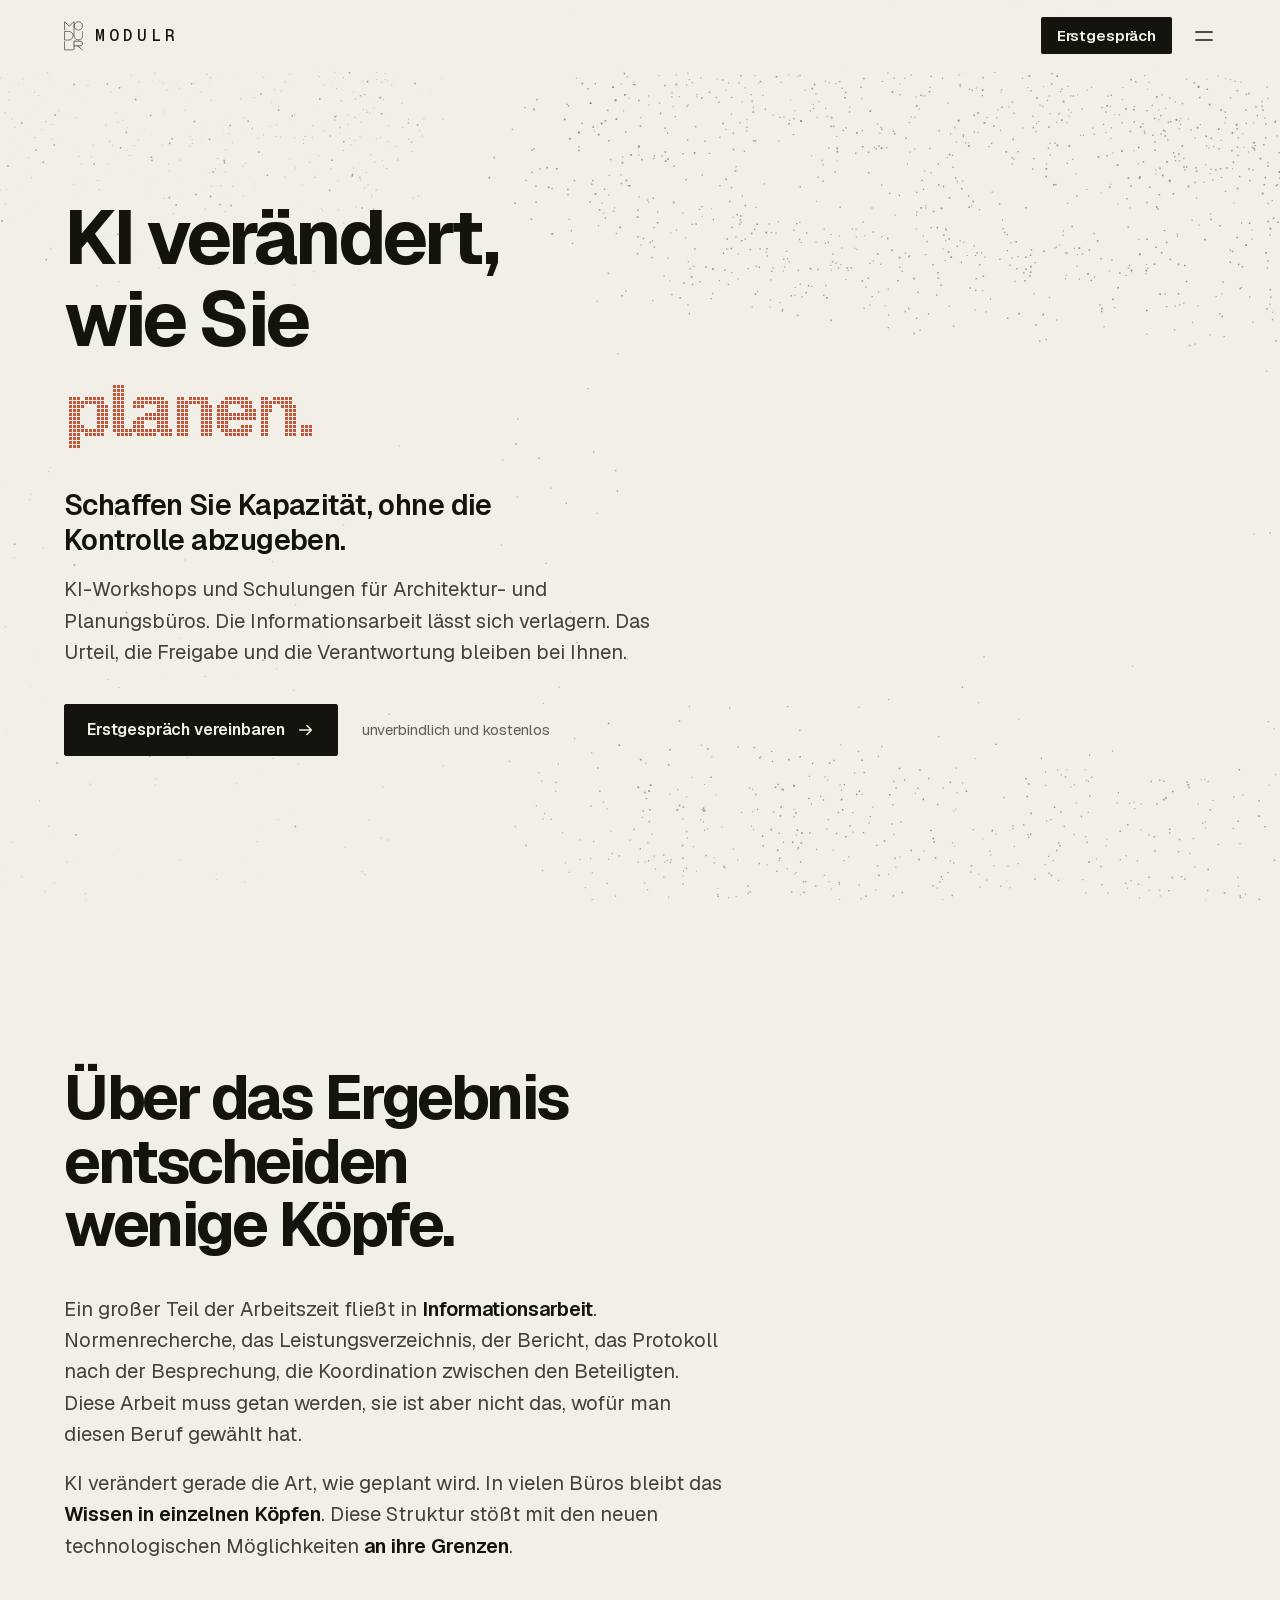
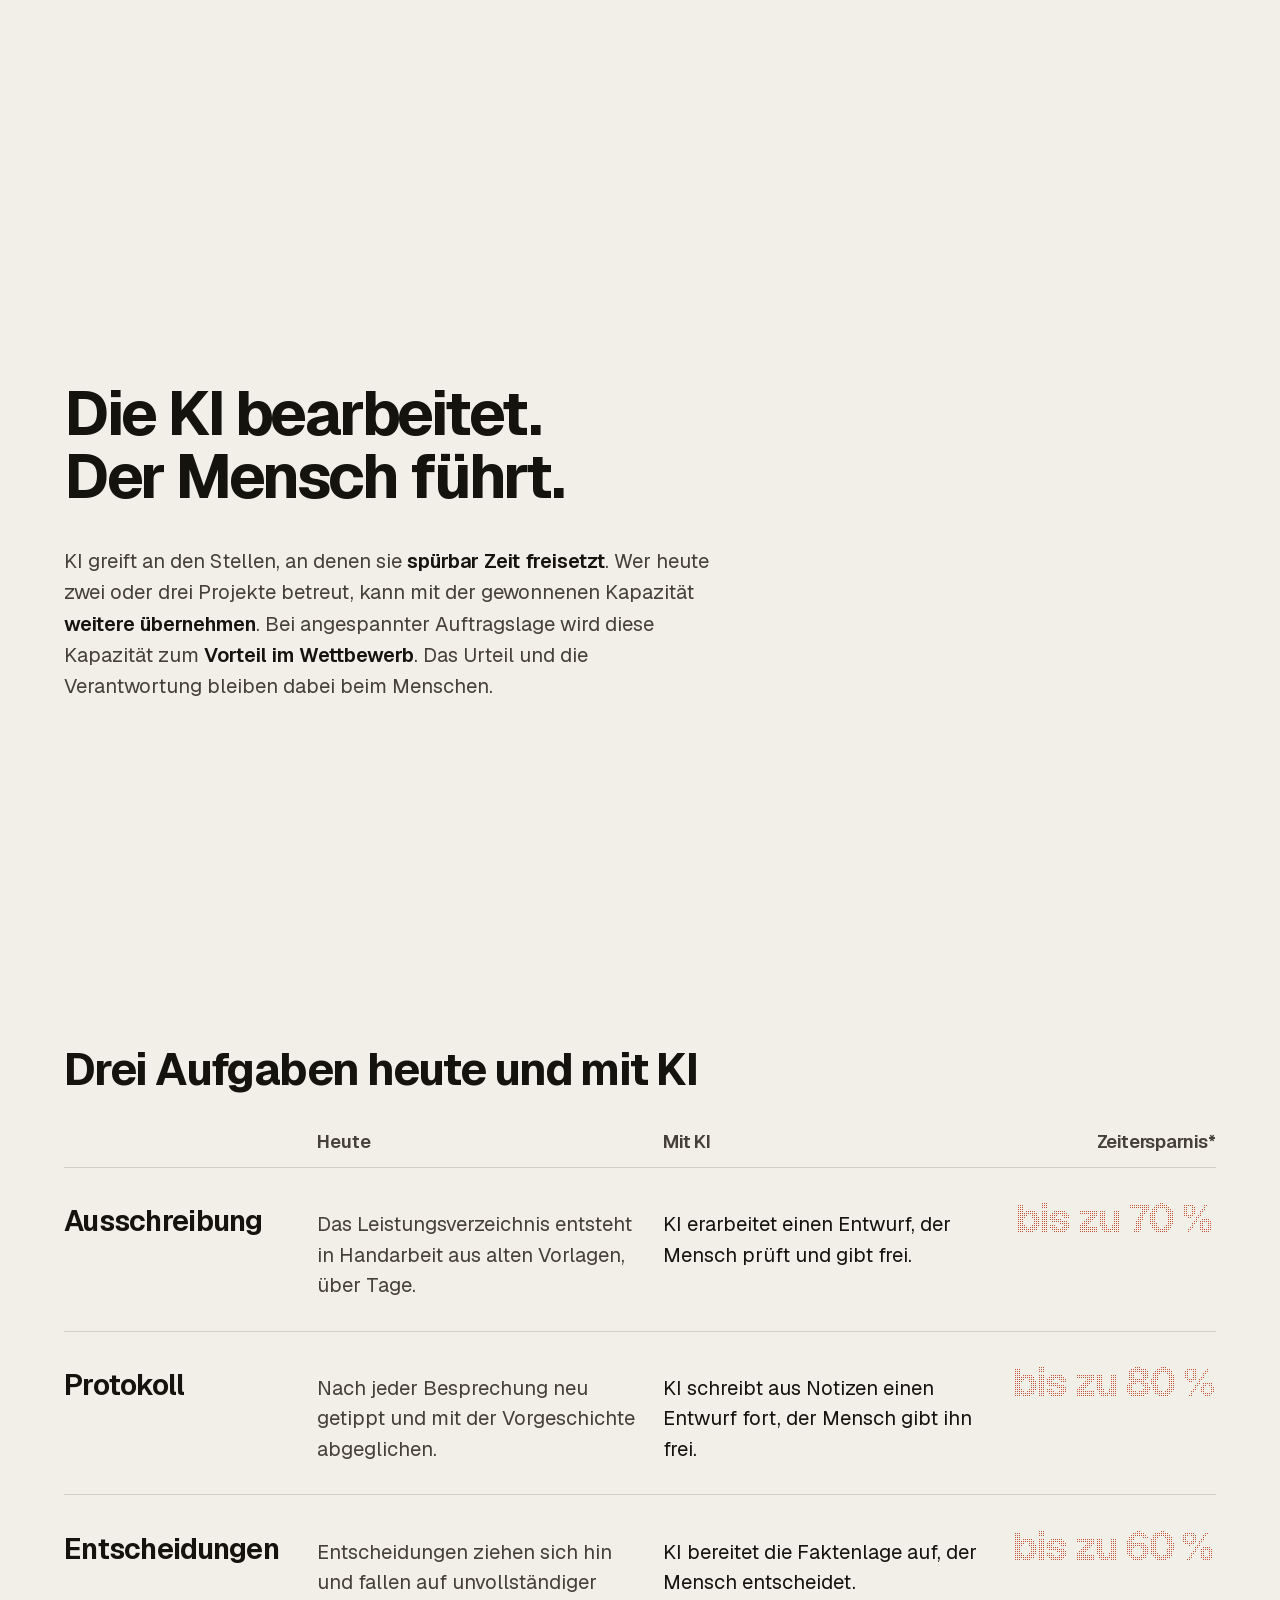
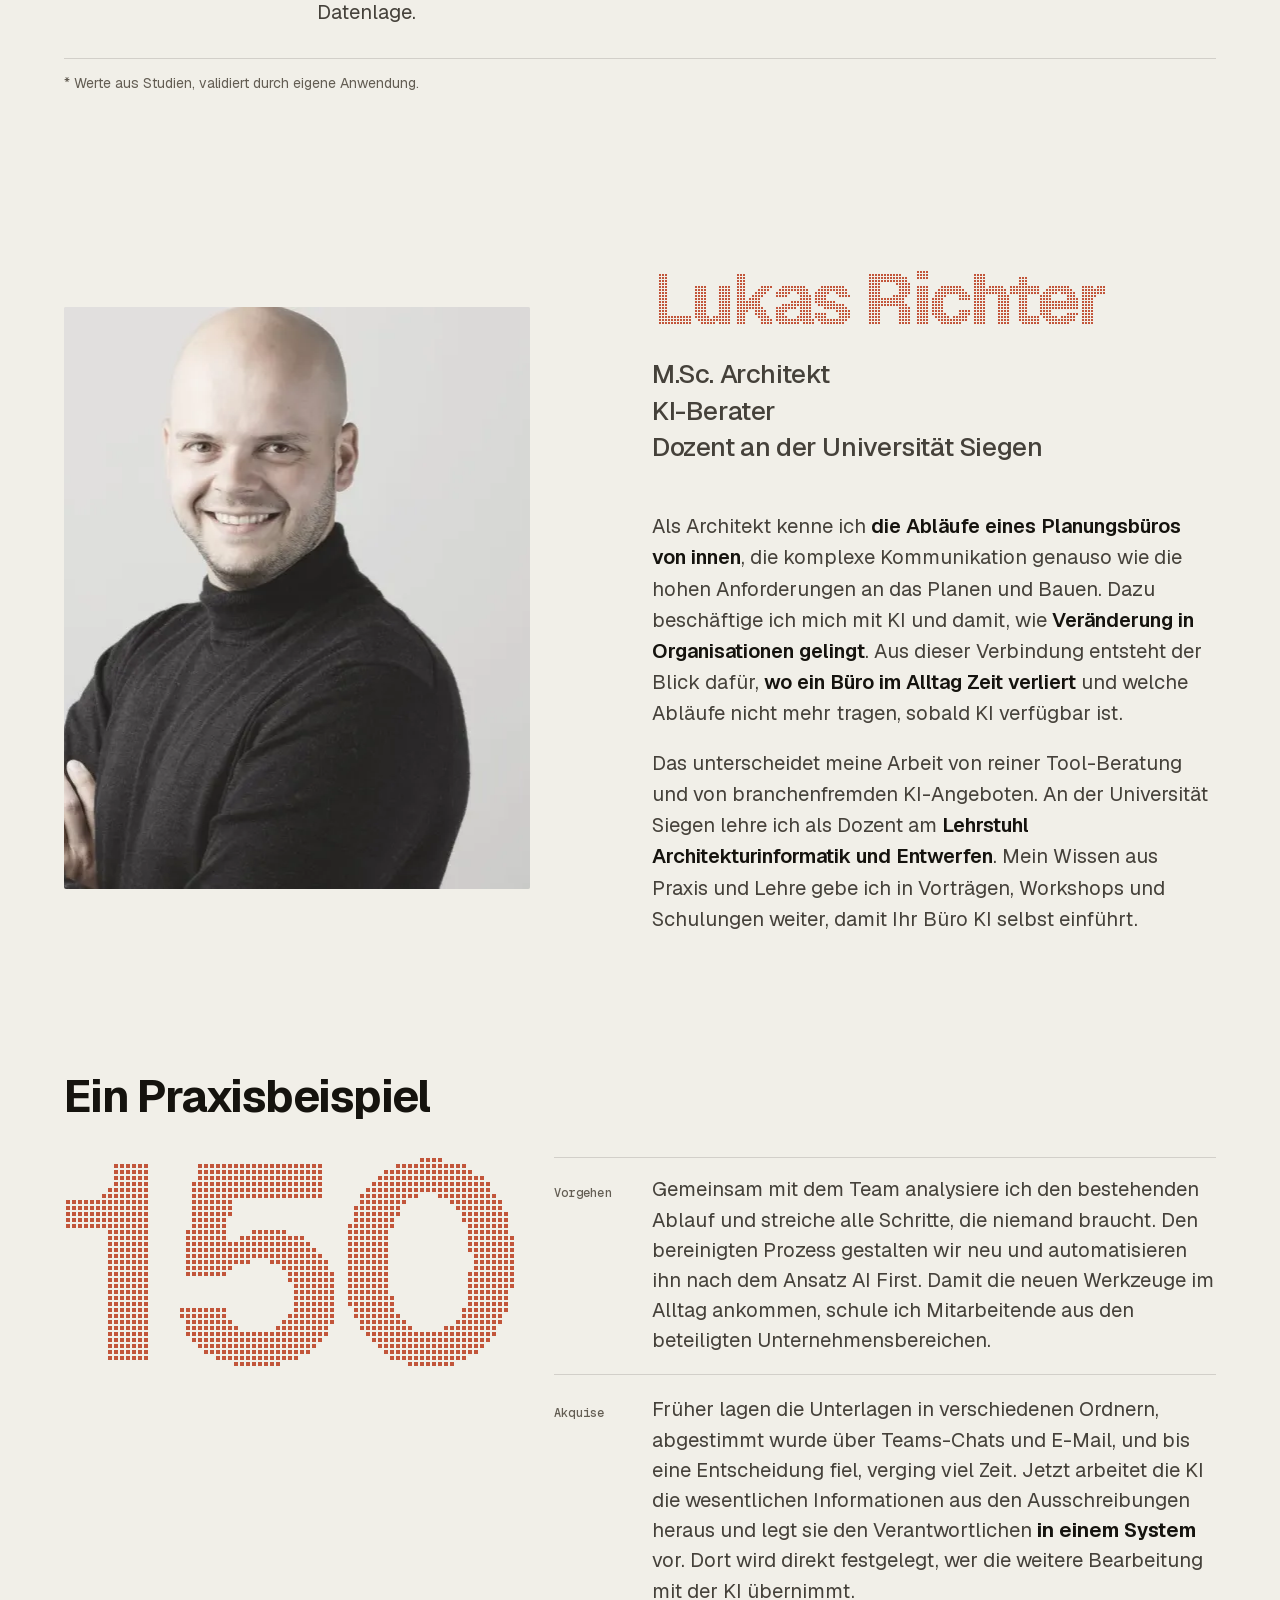
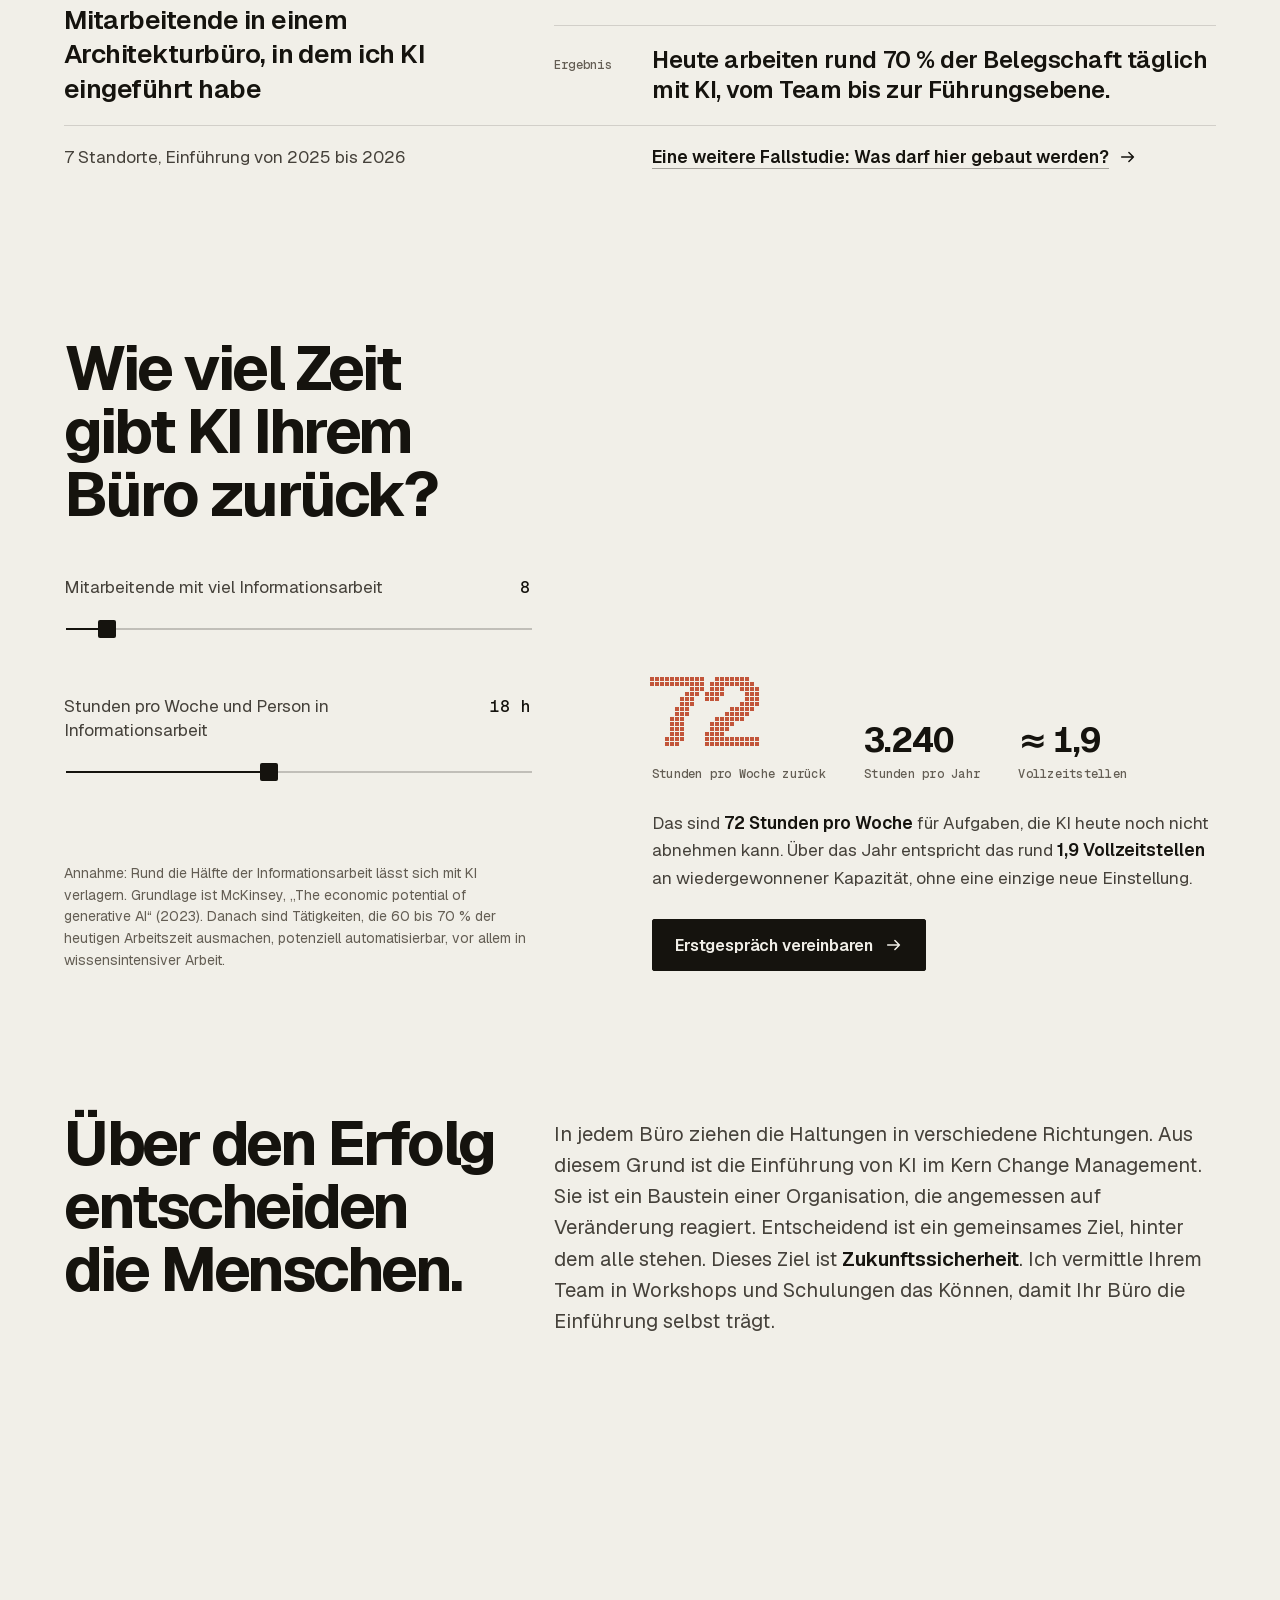
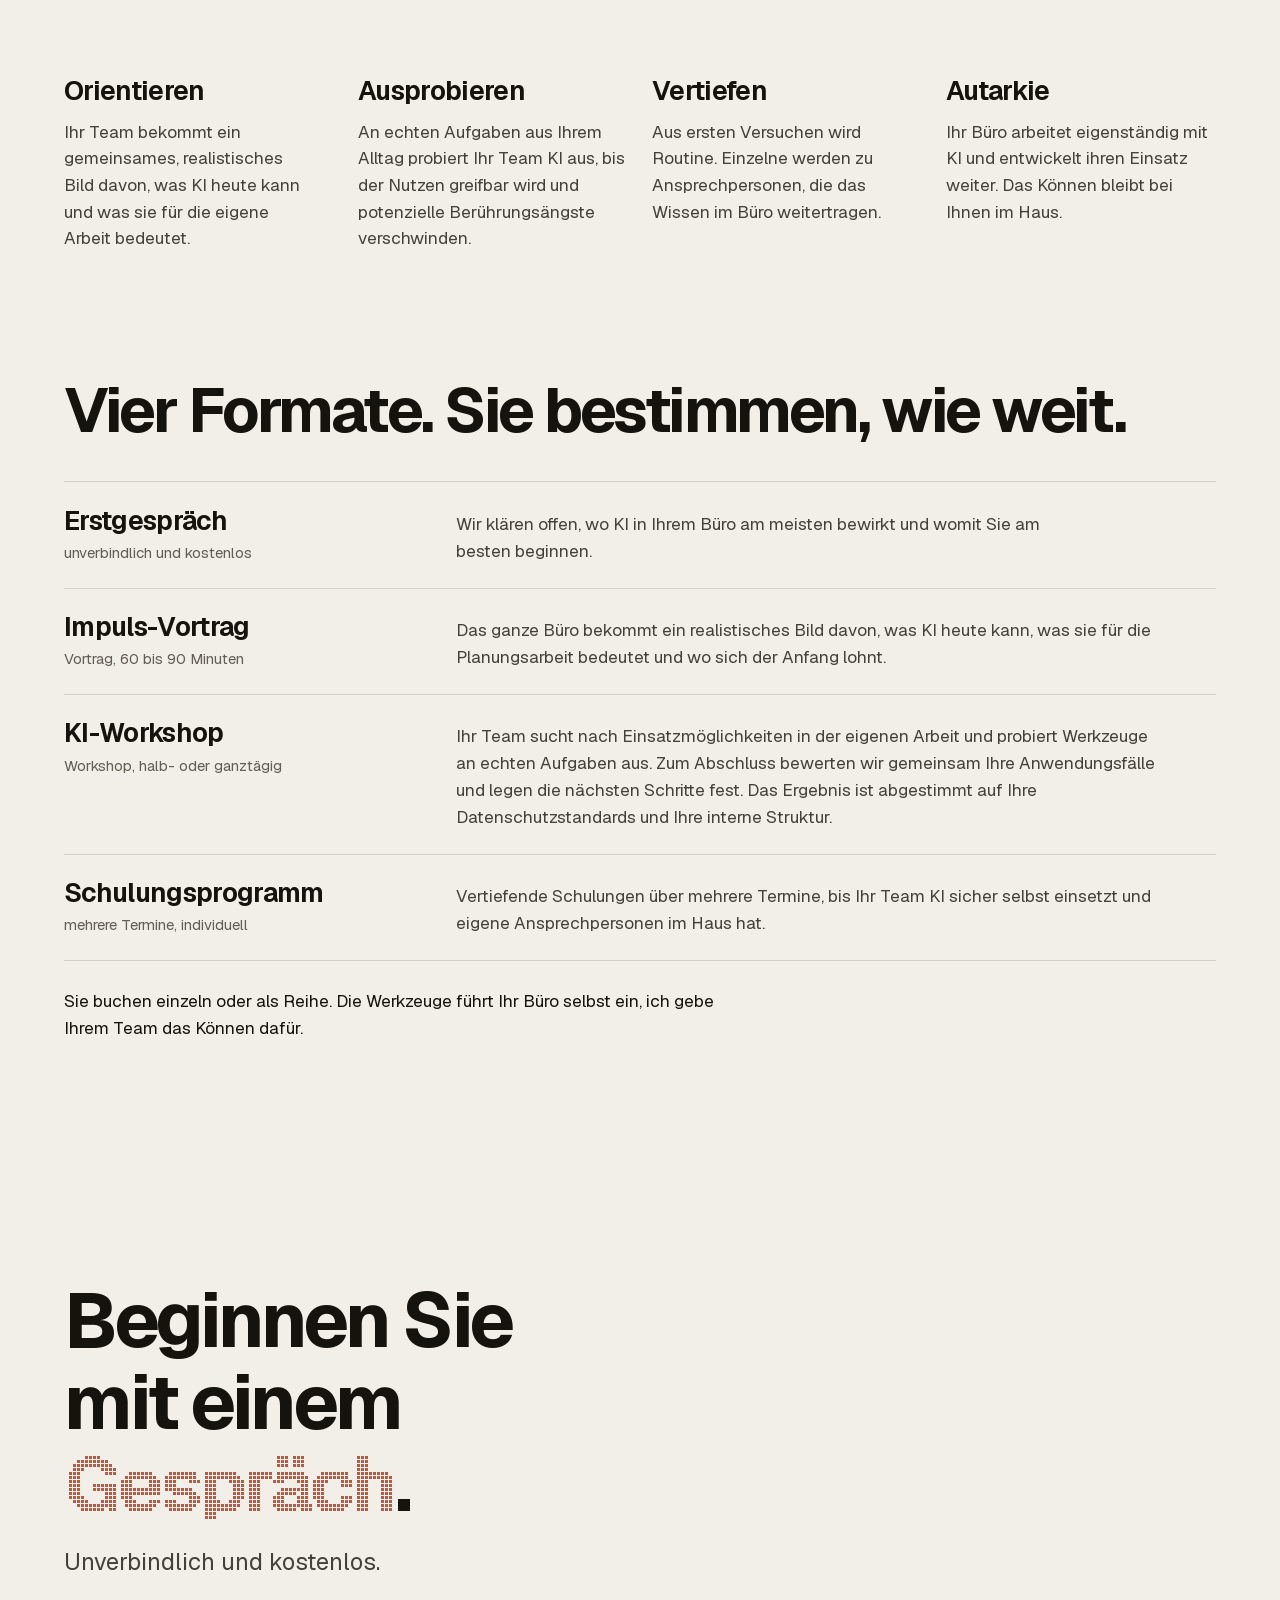
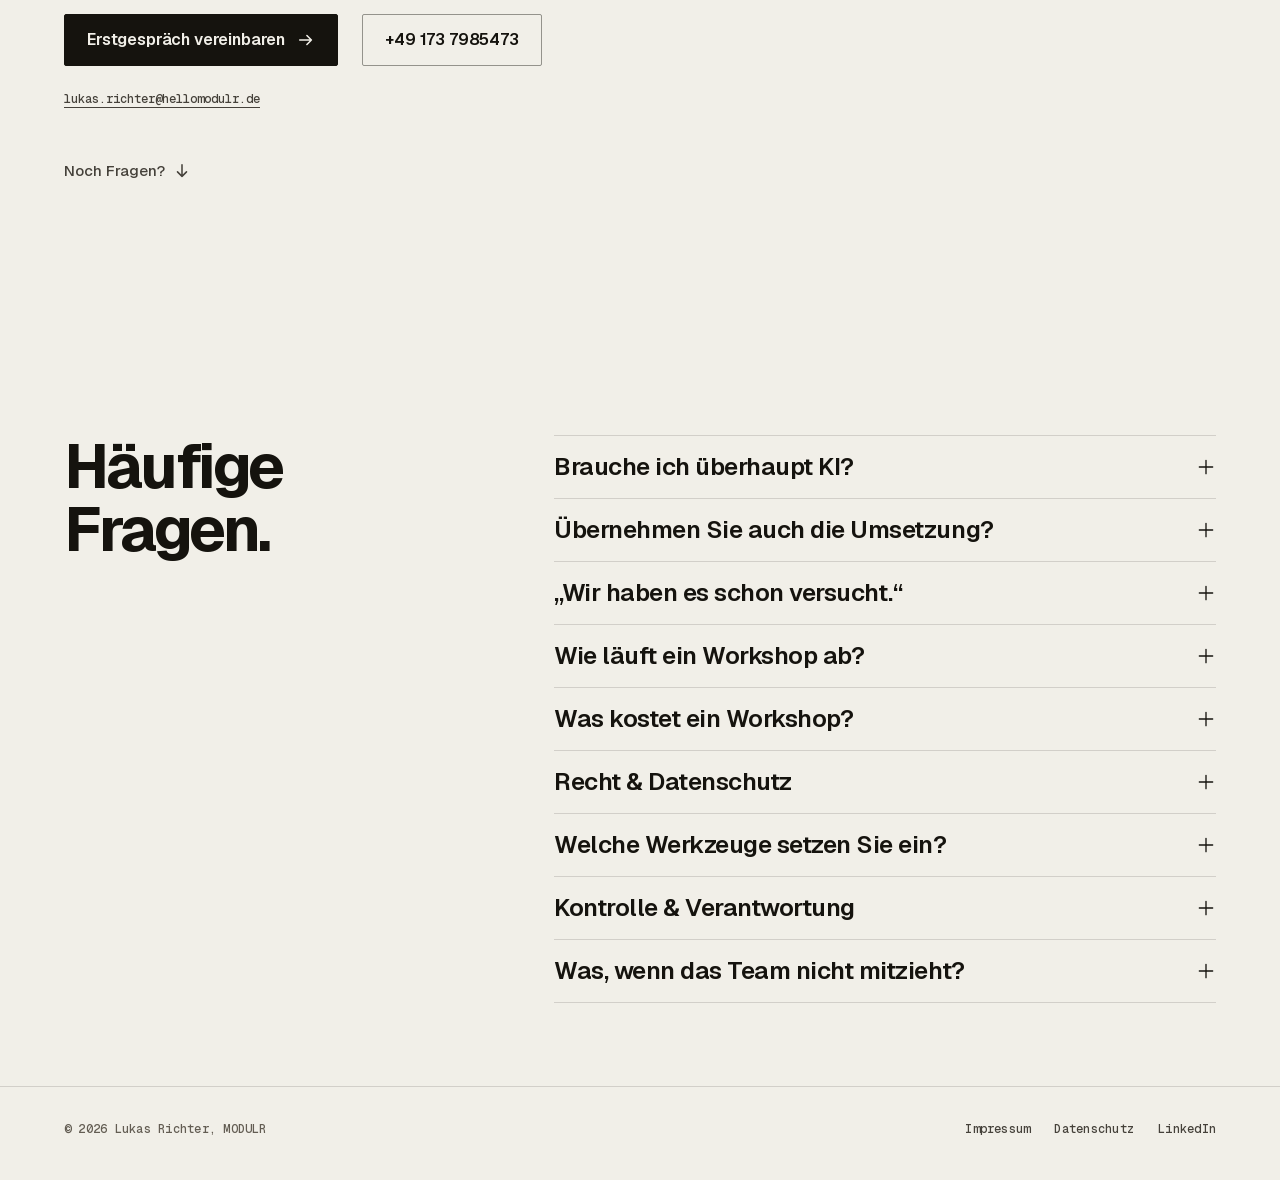
==== commit 59e1c45b: "Flowing mobile layout, step bars, new closing figure Phones scroll natively without snapping, larger" ====
--- a/index.html
+++ b/index.html
@@ -35,7 +35,7 @@
 <script>document.documentElement.classList.add('pt-on')</script>
 <link rel="stylesheet" href="css/base.css?v=10">
 <link rel="stylesheet" href="css/farbe.css?v=9">
-<link rel="stylesheet" href="css/ki.css?v=29">
+<link rel="stylesheet" href="css/ki.css?v=31">
 <!-- Privacy-friendly analytics by Plausible (cookieless, DSGVO-freundlich, kein Consent-Banner nötig) -->
 <script async src="https://plausible.io/js/pa-l5oFteO_IKQQXxBPdHPkB.js"></script>
 <script>
@@ -264,10 +264,10 @@
 
 <div class="curtain-in" aria-hidden="true"></div>
 
-<script src="js/menu.js?v=1" defer></script>
-<script src="js/punkte.js?v=10" defer></script>
+<script src="js/menu.js?v=2" defer></script>
+<script src="js/punkte.js?v=12" defer></script>
 <script src="js/punkttype.js?v=2" defer></script>
 <script src="js/roller.js?v=2" defer></script>
-<script src="js/ki.js?v=16" defer></script>
+<script src="js/ki.js?v=19" defer></script>
 </body>
 </html>
--- a/css/ki.css
+++ b/css/ki.css
@@ -298,83 +298,111 @@
 }
 
 /* ---------- phones: one calm column, the figures sit between heading and text ---------- */
+/* The page flows here (see "phones: a flowing page" below): heading, figure and text of a section
+   stay together, the sections follow one rhythm, and the body text keeps a reading size. */
 @media (max-width: 760px) {
-  .ki { --fs-h2: 34px; --fs-h3: 21px; --fs-body: 16px; --fs-small: 15px; }
+  .ki { --fs-h2: 34px; --fs-h3: 21px; --fs-body: 17px; --fs-small: 16px; }
   .sec { padding-left: var(--gutter); padding-right: var(--gutter); }
   .wrap.grid { display: block; }
   .field-d { display: none; }
-  .field-m { display: block; height: min(64vw, 25svh); margin: 20px calc(-1 * var(--gutter) / 2) 4px; }
+  /* the figures: compact bands of points between heading and text */
+  .field-m { display: block; height: clamp(170px, 50vw, 230px); margin: 24px calc(-1 * var(--gutter) / 2) 8px; }
   .h2 + .field-m + .p { margin-top: 16px; }
-  .sec.hero { justify-content: flex-start; padding-top: calc(var(--bar-h) + 28px); padding-bottom: 24px; }
-  .sec.hero > .wrap, .sec.final > .wrap { display: flex; flex-direction: column; flex: 1; }
-  .wrap.grid.frame { display: flex; flex-direction: column; justify-content: center; }
-  .hero .wrap.grid > .field, .final .wrap.grid > .field { display: block; flex: 1; min-height: 30svh; max-height: 44svh; margin: 8px calc(-1 * var(--gutter) / 2) 0; }
+  .sec.hero > .wrap, .sec.final > .wrap { display: flex; flex-direction: column; }
+  .wrap.grid.frame { display: flex; flex-direction: column; }
+  .hero .wrap.grid > .field, .final .wrap.grid > .field { display: block; flex: none; height: clamp(180px, 52vw, 250px); min-height: 0; max-height: none; margin: 28px calc(-1 * var(--gutter) / 2) 0; }
   .promise { margin-top: 24px; }
+  .sub { margin-top: 14px; }
   .cta-row, .cta-final { margin-top: 24px; }
-  .qhint { margin-top: 20px; }
-  .tasks-cap { padding-bottom: 20px; font-size: 26px; }
+  .note { font-size: 15px; }
+  .gonote { margin-top: 20px; }
+  .gonote a { display: inline-block; padding: 14px 0; margin: -14px 0; }
+  .qhint { margin-top: 12px; font-size: 16px; }
+  /* today and with KI: one block per task, each value with its own label */
+  .tasks-cap { padding-bottom: 8px; font-size: 27px; }
   .tasks thead { display: none; }
-  .tasks tr { display: block; padding: 18px 0; border-top: 1px solid var(--hair); }
+  .tasks tr { display: block; padding: 22px 0 24px; border-top: 1px solid var(--hair); }
   .tasks tbody tr:last-child { border-bottom: 1px solid var(--hair); }
   .tasks tbody tr:last-child > * { border-bottom: 0; }
-  .tasks tbody th, .tasks td { display: block; width: auto; border: 0; padding: 0 0 6px; text-align: left; font-size: 15px; }
-  .tasks tbody th { font-size: 21px; padding-bottom: 8px; }
-  .tasks td.num { margin-top: 6px; font-size: 25px; }
-  .tasks td.num::before { content: 'Zeitersparnis* '; font: 600 15px/1 var(--sans); color: var(--fg-2); letter-spacing: -.01em; }
+  .tasks tbody th, .tasks td { display: block; width: auto; border: 0; padding: 0; text-align: left; font-size: 17px; line-height: 1.55; }
+  .tasks tbody th { font-size: 22px; padding-bottom: 12px; }
+  .tasks td + td { margin-top: 14px; }
+  .tasks td::before { display: block; margin-bottom: 4px; font: 500 12px/1.4 var(--mono); letter-spacing: .02em; color: var(--fg-3); }
+  .tasks td:not(.then):not(.num)::before { content: 'Heute'; }
+  .tasks td.then::before { content: 'Mit KI'; }
+  .tasks td.num { margin-top: 16px; font-size: 30px; }
+  .tasks td.num::before { content: 'Zeitersparnis*'; margin-bottom: 8px; }
+  .fine { font-size: 14px; }
+  /* the person */
   .about-head .h2 { font-size: 40px; }
-  .about-photo { aspect-ratio: 4 / 5; max-height: 52svh; width: 100%; margin: 24px 0 0; }
-  .roles { margin-top: 12px; font-size: 18px; }
+  .about-photo { aspect-ratio: 4 / 5; max-height: 440px; width: 100%; margin: 28px 0 0; }
+  .roles { margin-top: 12px; font-size: 19px; }
   .about-prose { margin-top: 32px; }
-  .about-prose .p { font-size: 17.5px; line-height: 1.6; }
+  .about-prose .p { font-size: 17px; line-height: 1.6; }
   /* one column in reading order: the office with its facts, then the steps, the result and the way on */
   .wrap.grid.case { row-gap: 0; }
   .case-h { order: 0; font-size: 30px; }
   .case-lead { order: 1; padding-bottom: 0; }
   .case-fig { display: block; margin-top: 24px; }
-  .case-n { font-size: min(34vw, 15svh); }
-  .case-l { font-size: 18px; max-width: none; padding-top: 16px; }
+  .case-n { font-size: clamp(100px, 34vw, 150px); }
+  .case-l { font-size: 19px; max-width: none; padding-top: 18px; }
   .case-foot { display: contents; }
-  .case-meta { order: 2; margin-top: 6px; font-size: 15px; }
+  .case-meta { order: 2; margin-top: 8px; font-size: 16px; }
   .case-text { order: 3; margin-top: 32px; }
-  .case-step, .case-step:first-child { padding: 14px 0; font-size: 15px; line-height: 1.45; }
-  .case-k, .case-step:first-child .case-k, .case-result .case-k { position: static; display: block; padding: 0 0 6px; }
-  .case-result { margin-top: 0; padding-bottom: 0; font-size: 18px; }
-  .case-more { order: 4; margin-top: 10px; } .case-more a { display: inline; font-size: 15px; } .case-more .arr { display: inline-block; vertical-align: -3px; margin-left: 6px; }
+  .case-step, .case-step:first-child { padding: 18px 0; font-size: 17px; line-height: 1.55; }
+  .case-k, .case-step:first-child .case-k, .case-result .case-k { position: static; display: block; padding: 0 0 8px; font-size: 12px; line-height: 1.4; }
+  .case-result { margin-top: 0; padding-bottom: 0; font-size: 19px; line-height: 1.4; }
+  .case-more { order: 4; margin-top: 20px; } .case-more a { display: inline; font-size: 16px; line-height: 1.6; } .case-more .arr { display: inline-block; vertical-align: -3px; margin-left: 6px; }
   .case-b .case-step + .case-step { margin-top: 0; }
   .case-b .case-step { padding: 10px 0; }
   .case-b .case-result { padding-top: 16px; }
   .case-b .case-meta, .case-b .case-more { padding-top: 0; }
   .case-b .case-lead { padding-top: 0; }
+  /* the calculator: heading, the two inputs, the figure with its numbers, result, way on, sources */
   .tool .wrap.grid { display: flex; flex-direction: column; }
   .tr-ctrls { display: contents; }
-  .tr-out { order: 1; margin-top: 24px; }
-  .tr-ctrls .rsources { order: 2; margin-top: 28px; padding-top: 0; }
+  .tr-out { order: 1; margin-top: 28px; }
+  .tr-ctrls .rsources { order: 2; margin-top: 32px; padding-top: 0; }
   .tctrl { margin-top: 24px; } .tctrl:first-of-type { margin-top: 28px; }
+  .tlab { font-size: 16px; }
   .tr-big { font-size: 72px; }
-  .tr-row { margin-top: 10px; gap: 8px 24px; }
-  .field-tool { height: clamp(130px, 20svh, 190px); }
-  .tr-res { font-size: 16px; }
+  .tr-row { margin-top: 10px; gap: 12px 24px; }
+  .tr-sub { font-size: 12px; }
+  .field-tool { height: clamp(150px, 44vw, 200px); }
+  .tr-res { font-size: 17px; }
+  .tool-cta { margin-top: 24px; }
   .weg-head { display: block; }
   .weg-head .lead-p { margin-top: 24px; }
   /* one column: a flat strip of points above each step, figure and text in one place */
-  .weg-body { position: relative; }
+  .weg-body { position: relative; margin-top: 12px; }
   .field-weg { position: absolute; inset: 0; height: auto; margin: 0; }
-  .path { grid-template-columns: 1fr; row-gap: 22px; margin-top: 0; }
-  .pnode { padding-top: 34px; }
-  .pnode p { margin-top: 6px; font-size: 15px; }
-  .k1-list { margin-top: 24px; }
+  .path { grid-template-columns: 1fr; row-gap: 32px; margin-top: 0; }
+  /* each step carries its own bar of points above its title, one size taller per step */
+  .pnode { --bar: 22px; padding-top: calc(var(--bar) + 30px); }
+  .pnode:nth-child(2) { --bar: 34px; } .pnode:nth-child(3) { --bar: 46px; } .pnode:nth-child(4) { --bar: 58px; }
+  .pnode p { margin-top: 8px; font-size: 16px; }
+  .k1-list { margin-top: 28px; }
   .k1-row { display: block; padding: 0; }
-  .k1-n { padding: 12px 0; }
+  .k1-n { padding: 14px 0; }
   .k1-n h3 { font-size: 21px; }
-  .k1-tag { margin-top: 2px; font-size: 14px; }
-  .k1-c { margin: 0; padding: 0 0 16px; font-size: 15px; }
+  .k1-tag { margin-top: 2px; font-size: 15px; }
+  .k1-c { margin: 0; padding: 0 0 20px; font-size: 17px; }
   .k1-compact .k1-row:not(.open) .k1-c { display: none; }
-  .stair-foot { font-size: 15px; }
-  .colhead { margin-bottom: 20px; }
-  .acc-head { font-size: 18px; padding: 14px 0; }
-  .acc-body p { font-size: 16px; }
+  .stair-foot { padding-top: 20px; font-size: 17px; }
+  .colhead { margin-bottom: 24px; }
+  .acc-head { min-height: 56px; font-size: 18px; padding: 12px 0; }
+  .acc-body p { font-size: 17px; }
   .site-footer { padding: 24px var(--gutter) calc(28px + env(safe-area-inset-bottom)); }
   .site-footer { gap: 0 24px; } .site-footer a { padding: 13px 0; }
+}
+
+/* short phones (small models, or a browser with its bars shown): the title stays one screen */
+@media (max-width: 760px) and (max-height: 620px) {
+  .ki { --fs-display: 40px; }
+  .sec.hero { padding-top: calc(var(--bar-h) + 20px); }
+  .promise { margin-top: 18px; font-size: 21px; }
+  .sub { margin-top: 10px; font-size: 16px; line-height: 1.5; }
+  .cta-row { margin-top: 18px; }
 }
 
 /* ---------- phones held sideways: little height, so a compact scale and a slimmer header ---------- */
@@ -464,6 +492,62 @@
   .site-footer { padding: 14px var(--content-r) 16px var(--gutter); }
 }
 
+/* ---------- phones held sideways, now that the page flows: back to a readable size ---------- */
+@media (max-height: 520px) and (orientation: landscape) and (max-width: 1000px) {
+  .ki { --fs-h2: 30px; --fs-h3: 19px; --fs-body: 16px; --fs-small: 16px; }
+  .sec.hero { min-height: 0; }
+  .sub { margin-top: 12px; }
+  .note { font-size: 14px; }
+  .h2 + .p { margin-top: 18px; }
+  .tasks thead th { font-size: 14px; }
+  .tasks td { font-size: 16px; line-height: 1.5; }
+  .tasks tbody th, .tasks td { padding: 12px var(--gap) 12px 0; line-height: 1.45; }
+  .tasks tbody th { font-size: 18px; }
+  .fine { margin-top: 10px; font-size: 14px; }
+  .roles { font-size: 17px; }
+  .about-prose .p { font-size: 16px; }
+  .wrap.grid.case { --case-gap: 16px; --case-pad: 10px; --case-lh: 1.5; }
+  .case-step { font-size: 16px; }
+  .case-k { font-size: 12px; padding-top: calc(16px * .75 - .5em); }
+  .case-result { font-size: 17px; }
+  .case-result .case-k { padding-top: calc(17px * .7 - .4em); }
+  .case-meta { font-size: 15px; }
+  .case-more a { display: inline-flex; min-height: 44px; font-size: 15px; }
+  .tlab { font-size: 15px; }
+  .tr-ctrls .rsources { font-size: 14px; }
+  .tr-res { font-size: 16px; }
+  .weg-head .lead-p { font-size: 16px; }
+  .pnode h3 { font-size: 18px; }
+  .pnode p { font-size: 15px; line-height: 1.5; }
+  .k1-n h3 { font-size: 18px; }
+  .k1-tag { font-size: 14px; }
+  .k1-head { min-height: 44px; }
+  .k1-compact .k1-c { font-size: 16px; }
+  .stair-foot { font-size: 15px; }
+  .acc-head { min-height: 48px; font-size: 16px; }
+  .acc-body p { font-size: 16px; }
+  .site-footer { padding-top: 20px; padding-bottom: calc(20px + env(safe-area-inset-bottom)); }
+}
+
+/* ---------- phones: a flowing page ---------- */
+/* On phones, upright or sideways, a frame cannot hold a section whole. So the page drops the
+   frames and the snapping and flows like a document: native momentum scrolling, no heights taken
+   from the toolbar of the browser, one rhythm of space between the sections. js/ki.js and
+   js/fallstudie.js read the same condition and skip the stops and the wheel helper. */
+@media (max-width: 760px), (max-height: 520px) and (orientation: landscape) and (max-width: 1000px) {
+  .ki { --flow-gap: clamp(72px, 22vw, 96px); }
+  html.snap { scroll-snap-type: none; }
+  .frame, .frame.faq { min-height: 0; padding-top: 0; padding-bottom: 0; }
+  .sec, .sec.frame { padding-top: var(--flow-gap); padding-bottom: 0; }
+  .sec.hero { min-height: 0; padding-top: calc(var(--bar-h) + 28px); }
+  /* two frames of one section (the thesis and its table, the person and the case) */
+  .sec > .frame + .frame { margin-top: calc(var(--flow-gap) * .75); }
+  main > .sec:last-child { padding-bottom: var(--flow-gap); }
+  /* an anchor brings the heading of its section just below the header */
+  .sec[id] { scroll-margin-top: calc(24px - var(--flow-gap)); }
+  .sec.hero[id] { scroll-margin-top: 0; }
+}
+
 /* ---------- snapping ---------- */
 /* The browser snaps natively for every input (keyboard, touch, scrollbar); js/ki.js turns each
    wheel gesture into one native smooth scroll to the next stop. The stops are invisible anchors
